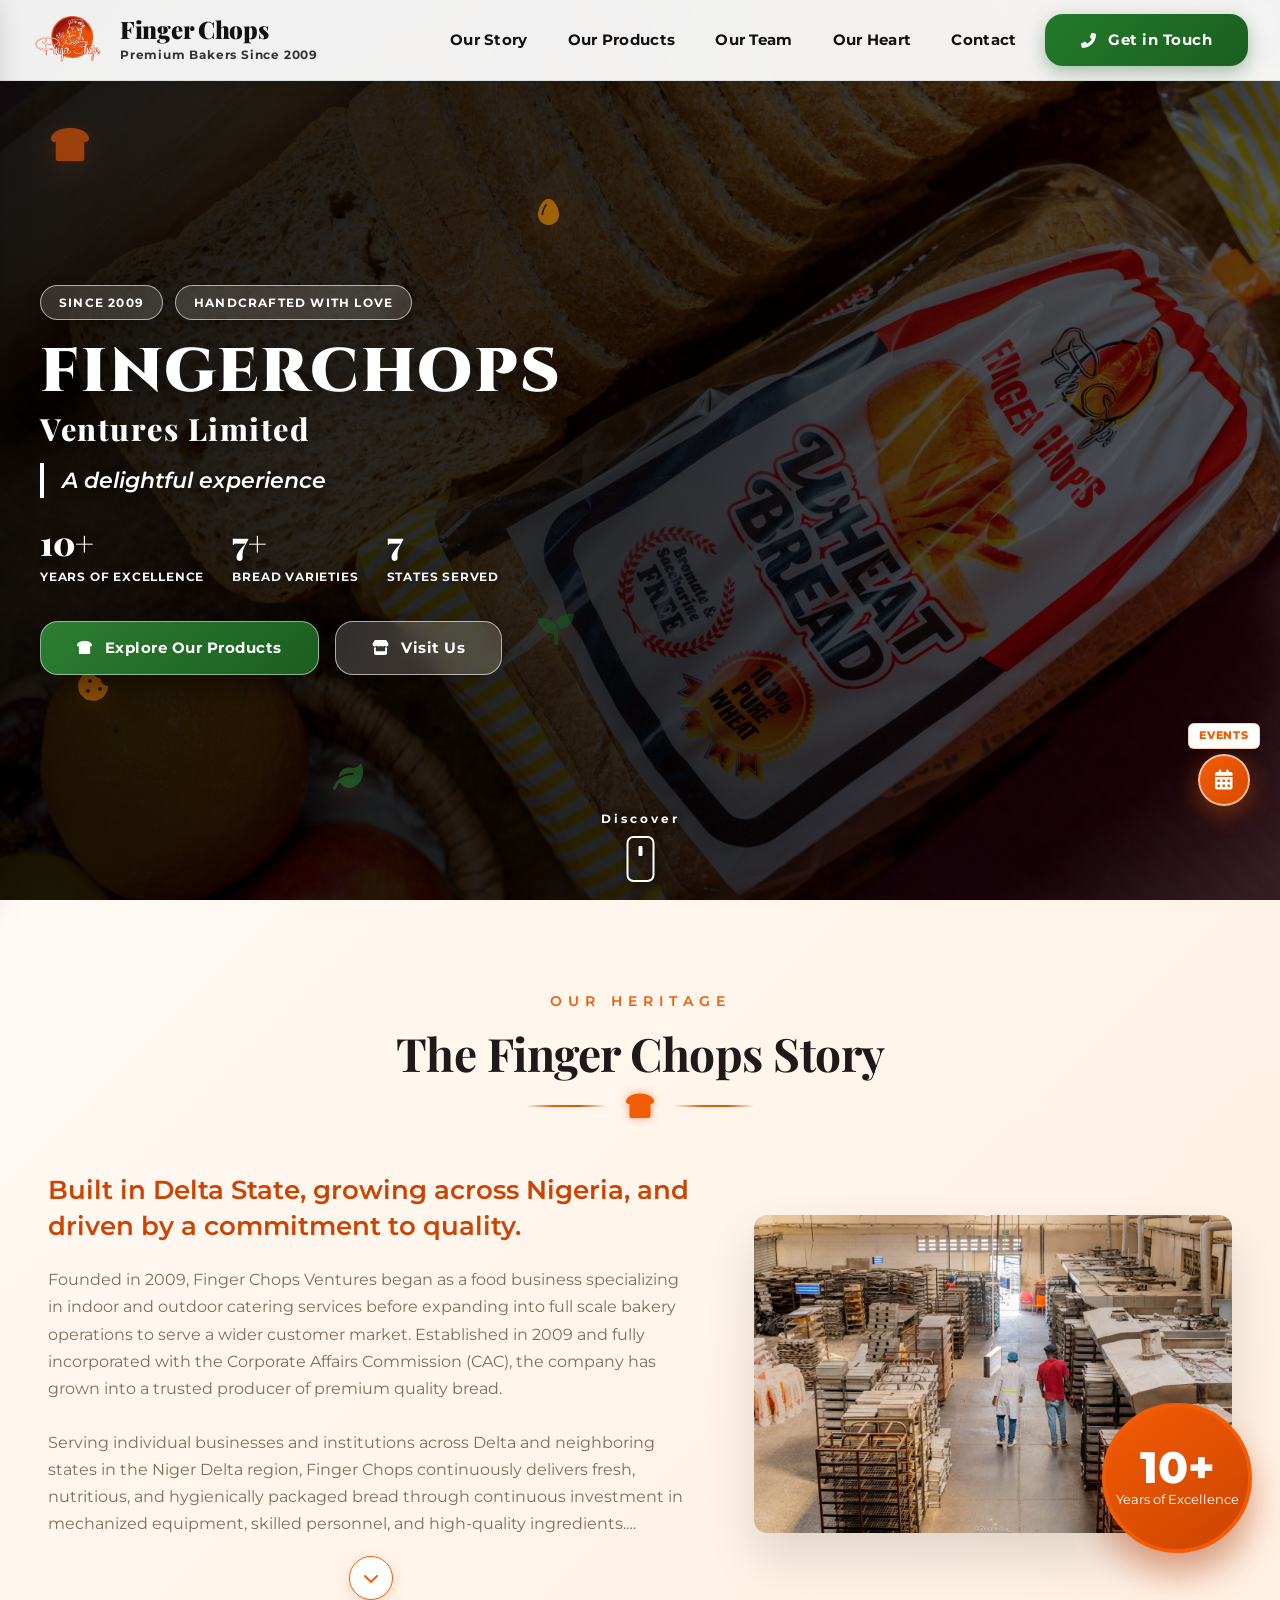
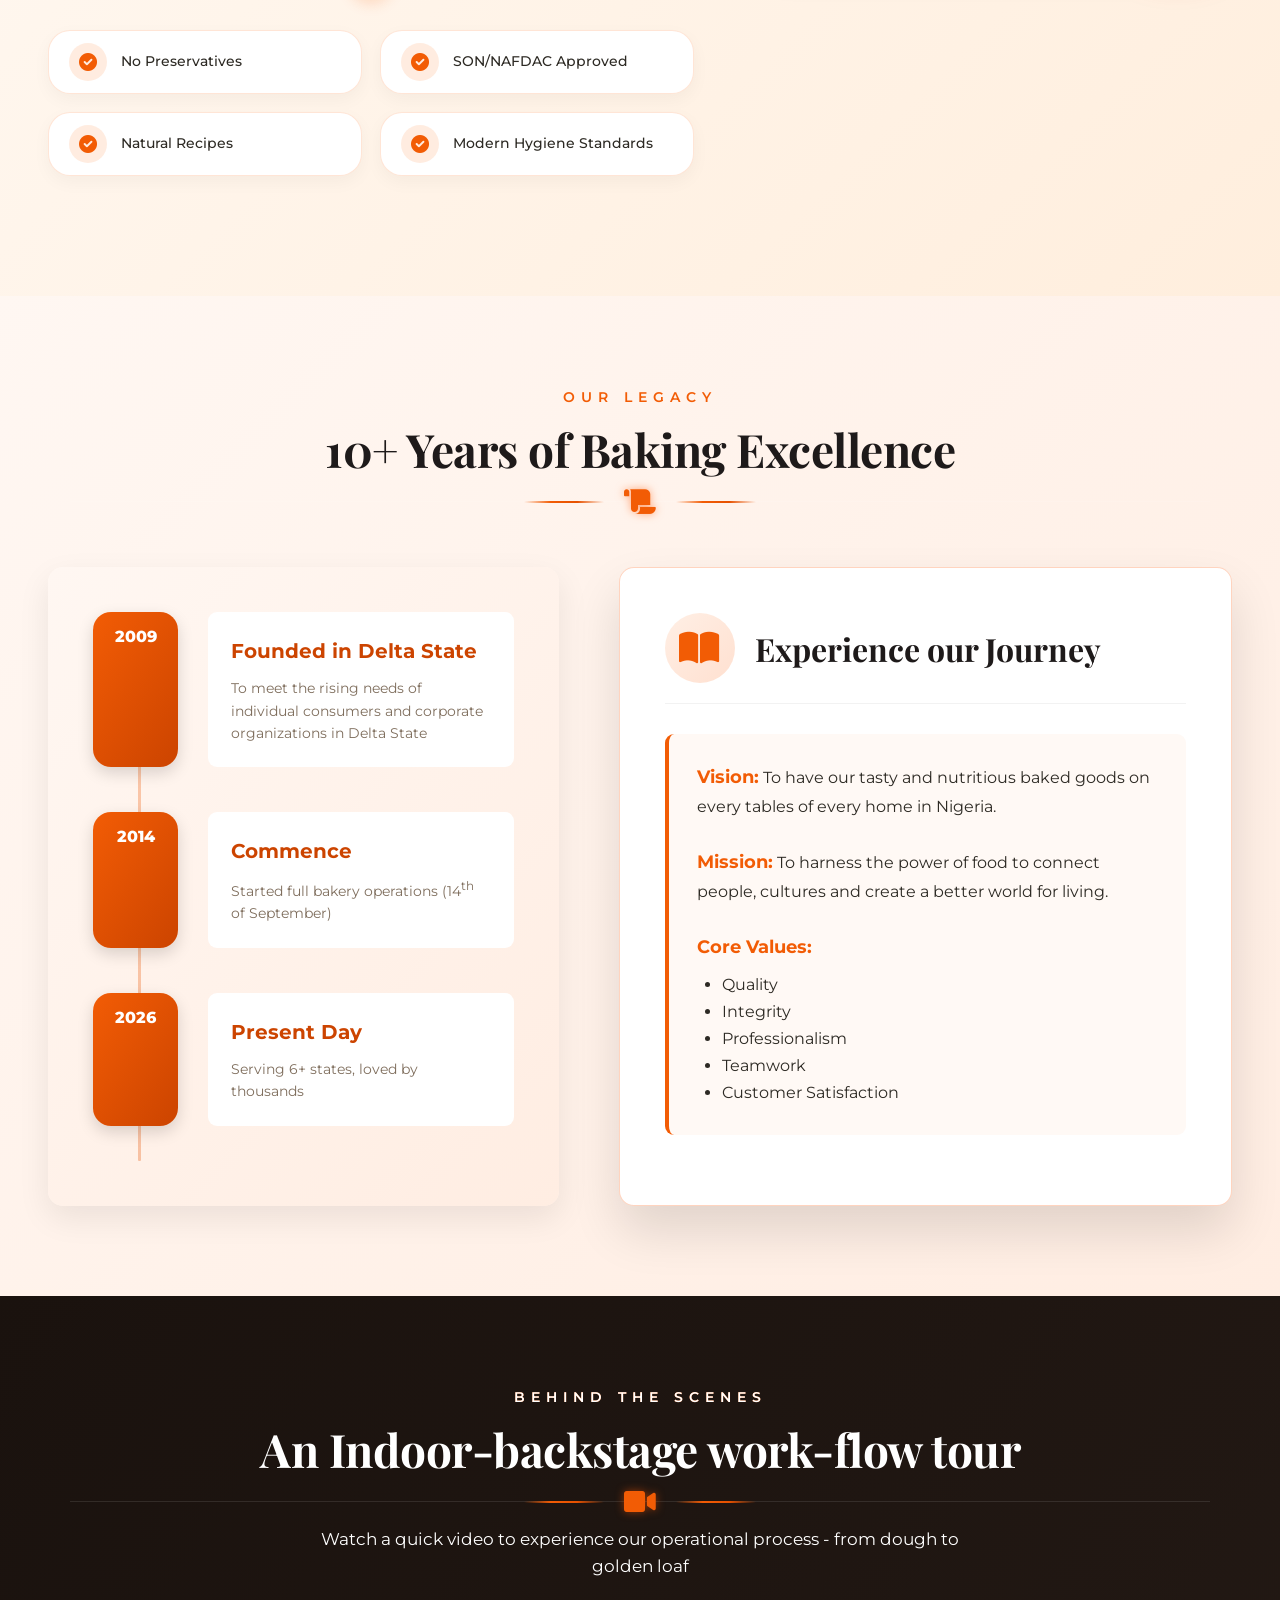
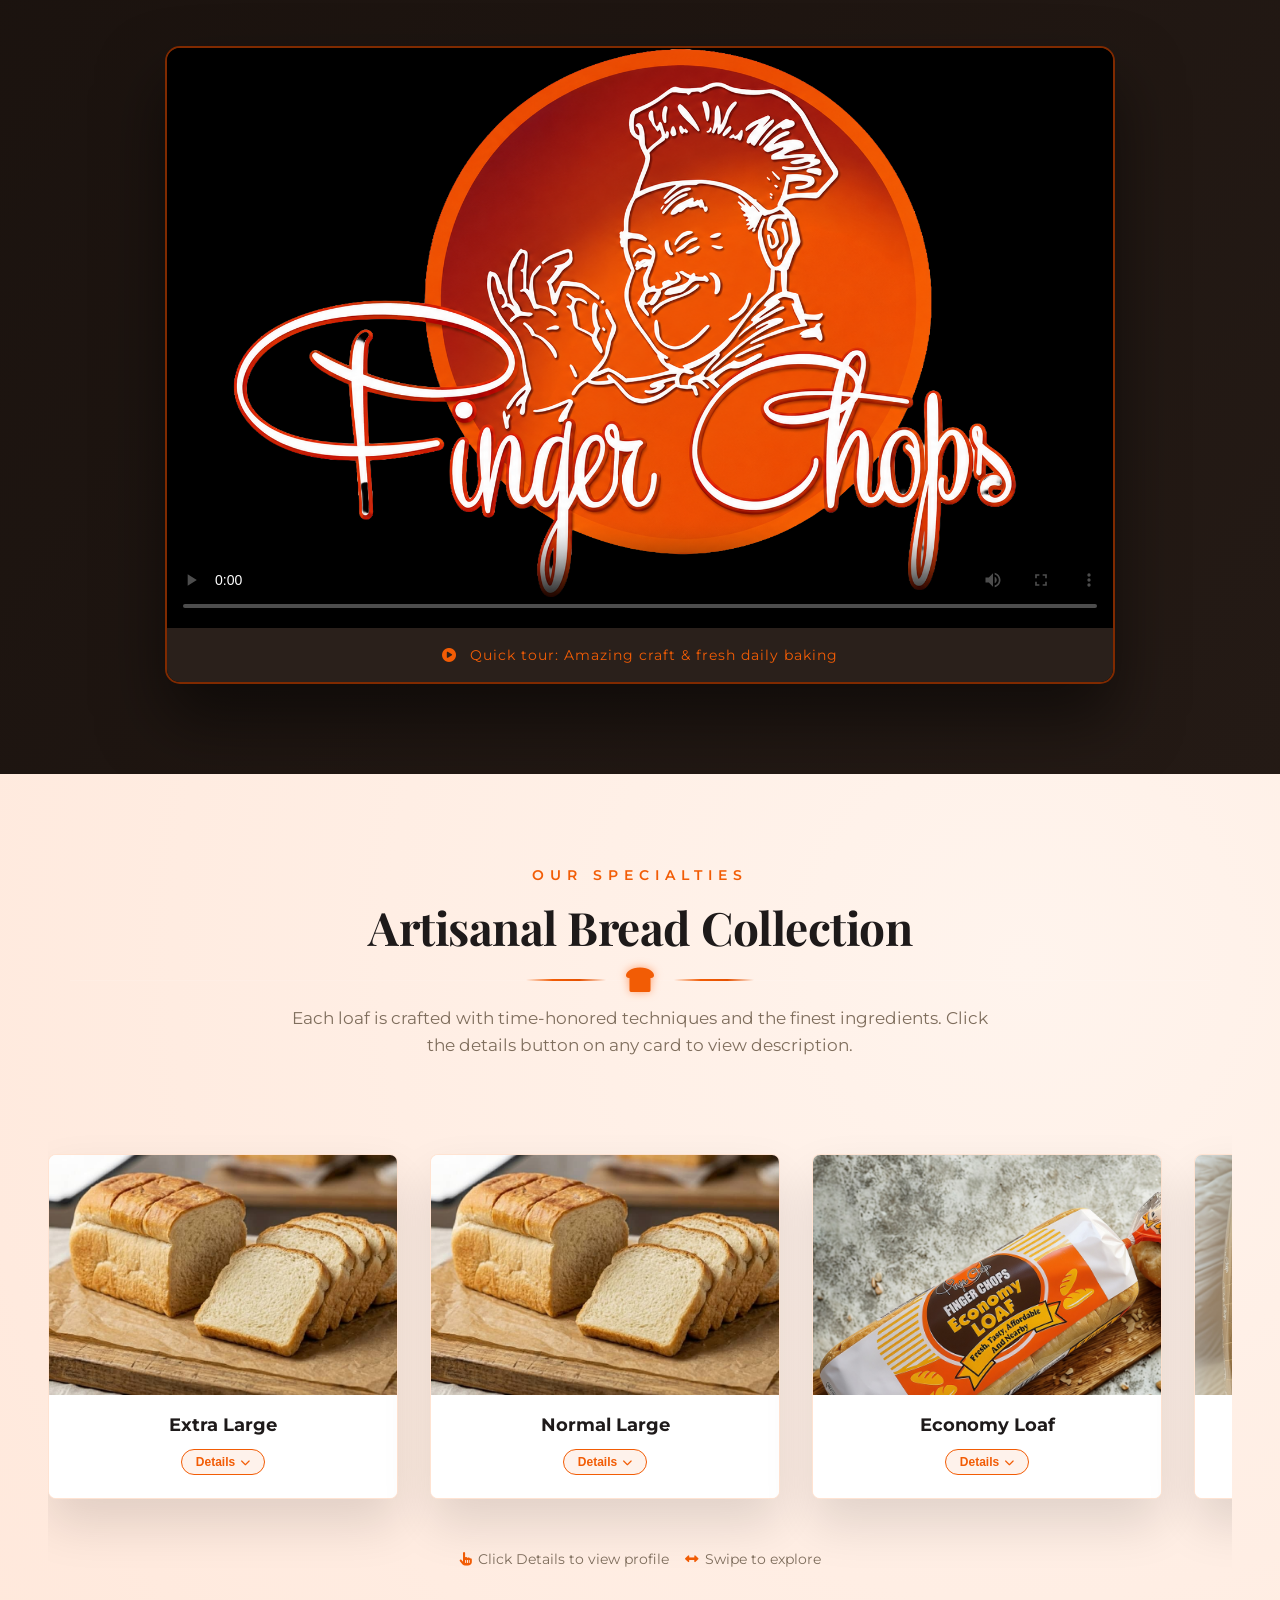
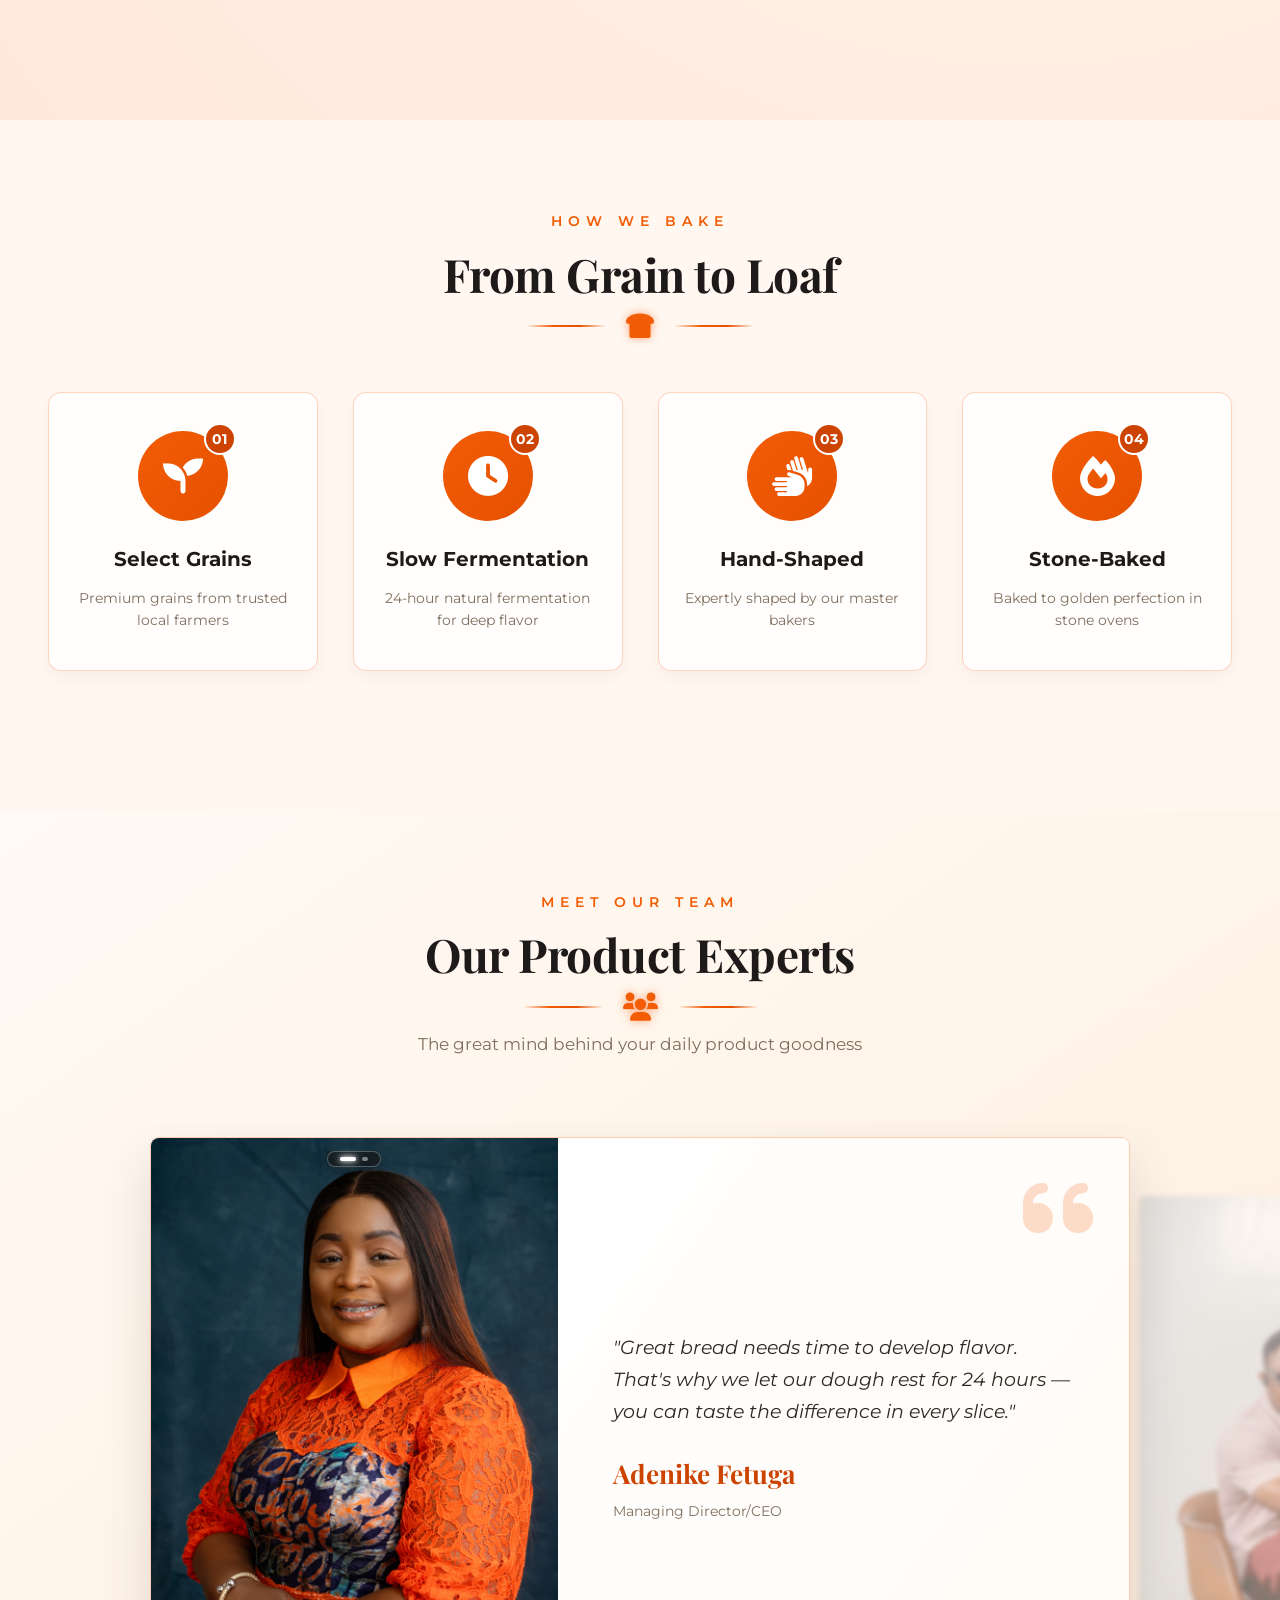
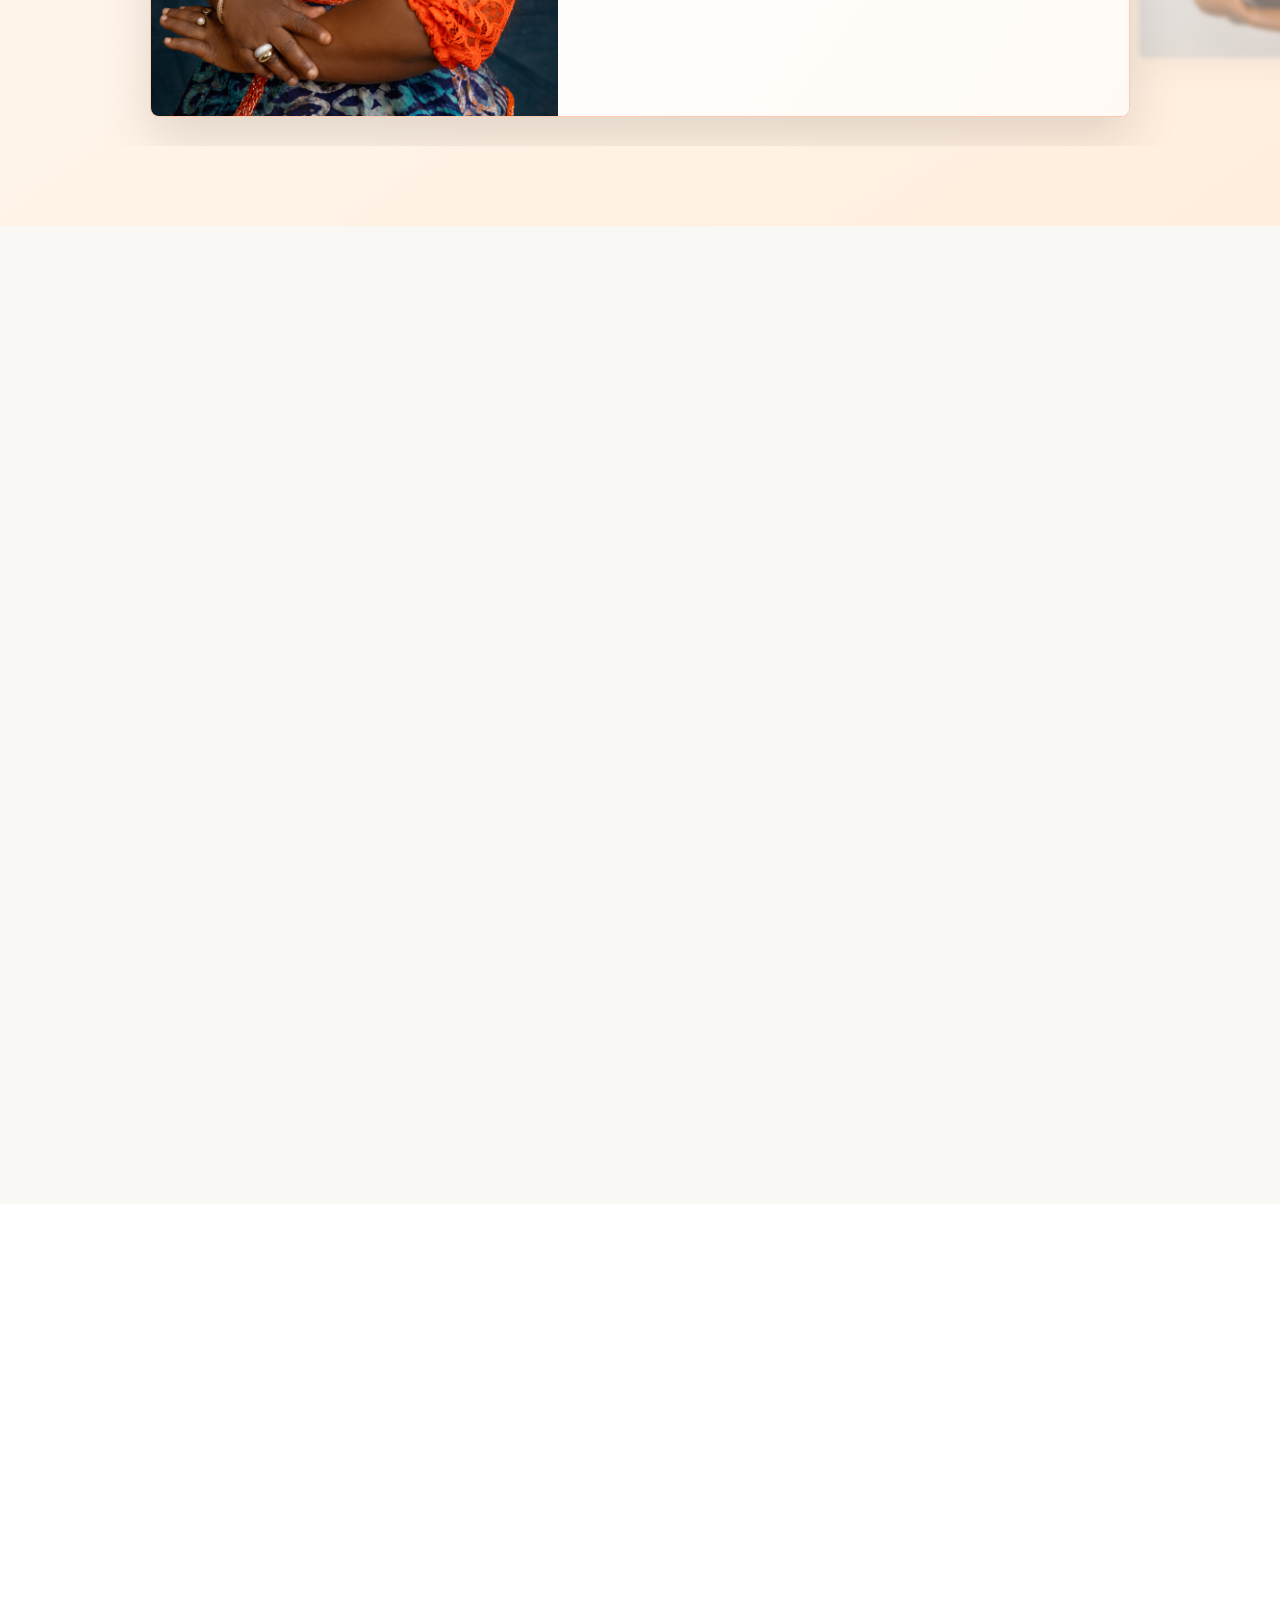
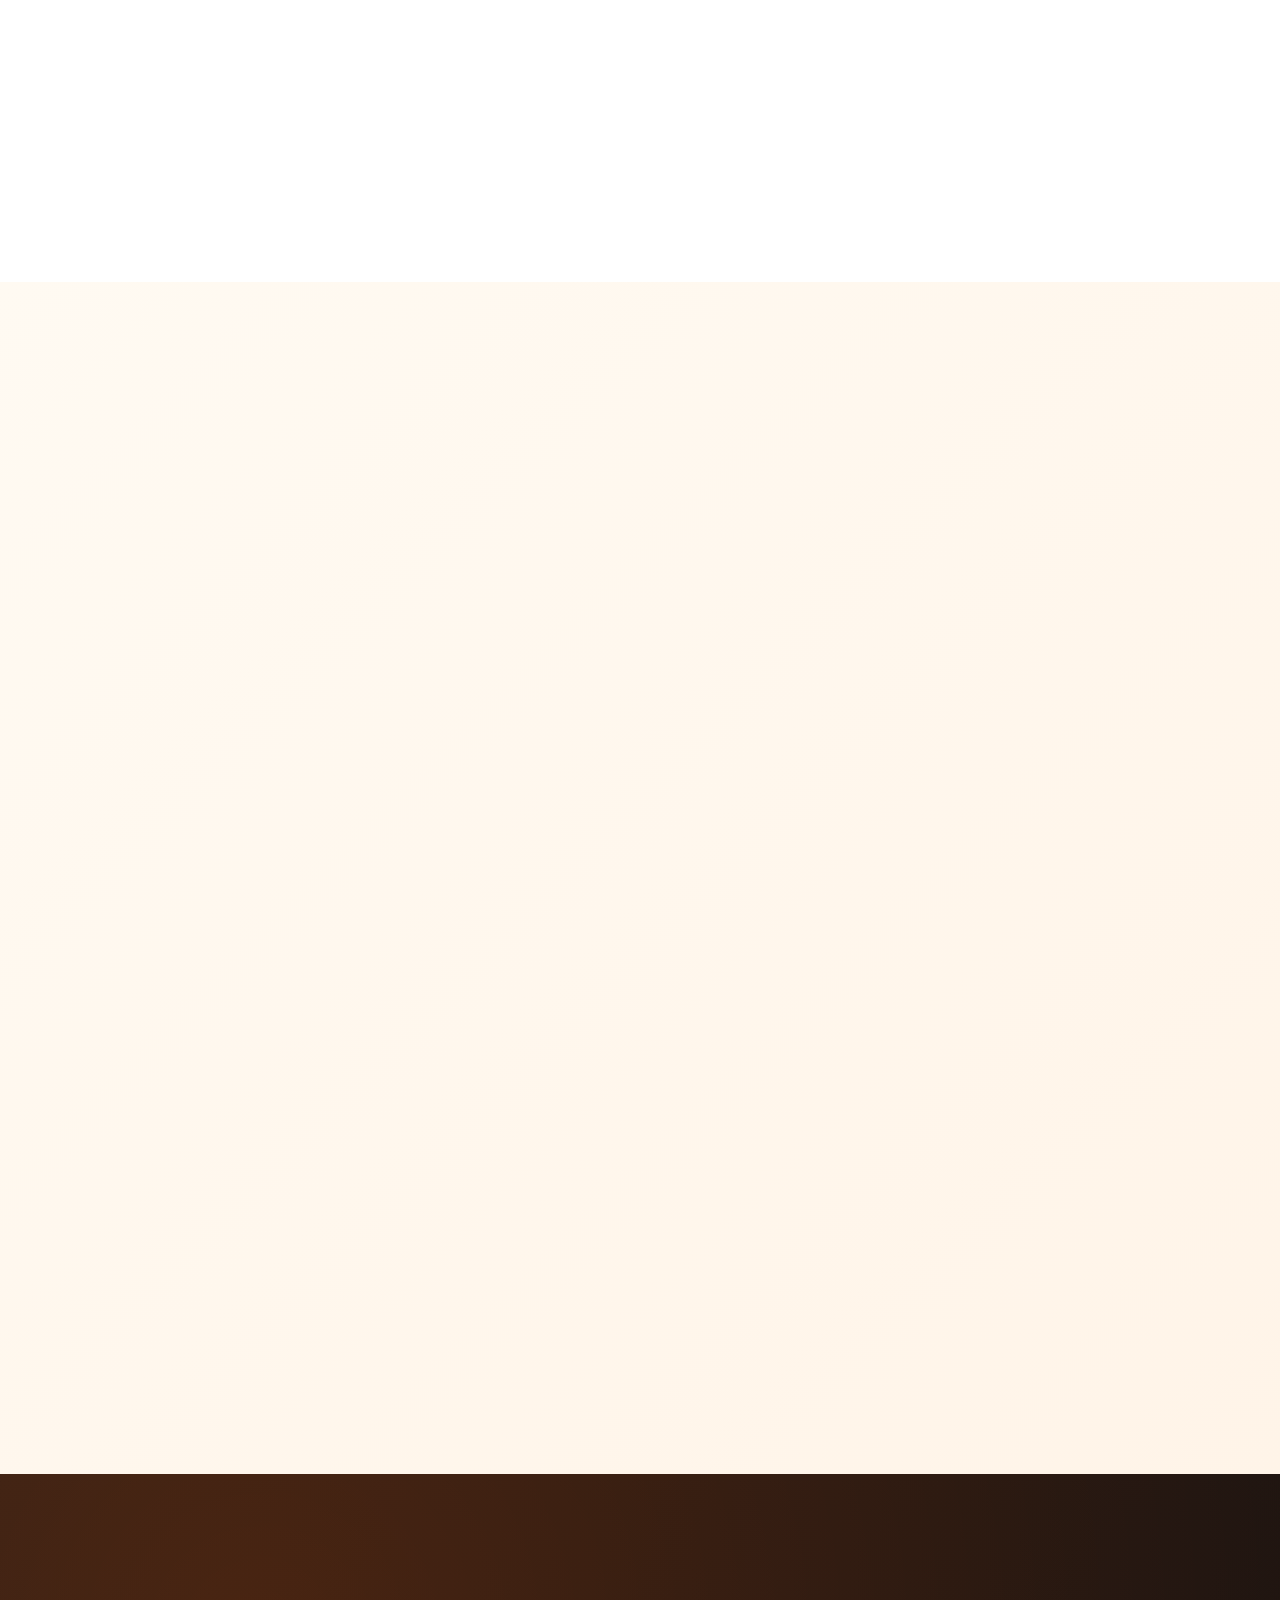
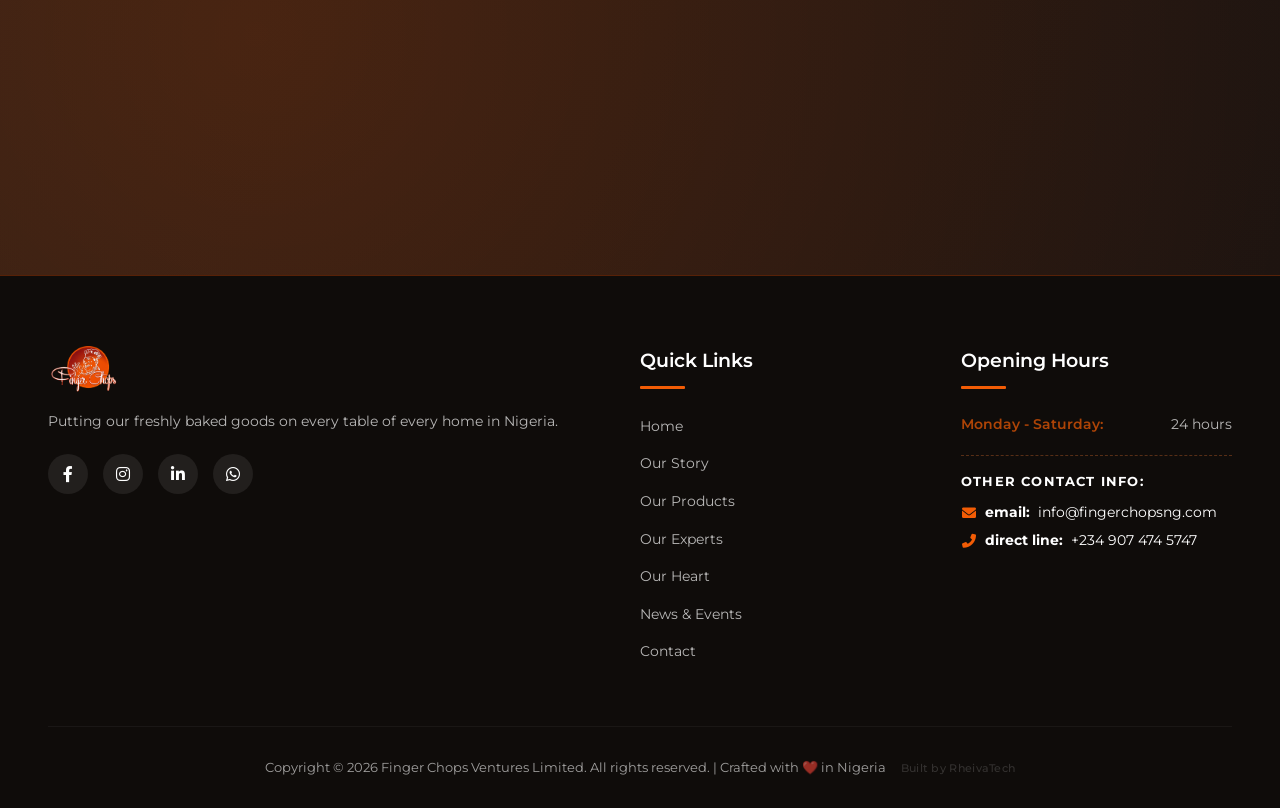
==== index.html @ f33978ae "Update print statement from 'Hello' to 'Goodbye'" ====
<!DOCTYPE html>
<html lang="en">
<head>
    <meta charset="UTF-8">
    <title>Finger Chops Ventures Limited | Premium Artisanal Bakery in Nigeria Since 2009</title>
    <meta name="viewport" content="width=device-width, initial-scale=1.0">
    <meta name="description" content="Discover handcrafted, nutrient-rich breads and bakery delicacies at Finger Chops Ventures Limited. Serving Warri, Asaba, Benin, and nationwide since 2009.">
    <meta name="keywords" content="Finger Chops Ventures Limited, artisanal bakery Nigeria, Warri bakery, Asaba bread, Benin bakery, Nigerian bread brands, fresh butter bread, whole wheat bread, sardine bread, coconut bread, wholesale bread distributor Nigeria">
    <meta name="author" content="Finger Chops Ventures Limited">
    <meta name="publisher" content="Finger Chops Ventures Limited">
    <meta name="robots" content="index, follow, max-image-preview:large, max-snippet:-1, max-video-preview:-1">
    <link rel="canonical" href="https://fingerchopsng.com">

    <!-- Geo Location Tags for Local SEO -->
    <meta name="geo.region" content="NG-DE">
    <meta name="geo.placename" content="Warri, Delta State, Nigeria">
    <meta name="geo.position" content="5.5167;5.7500">
    <meta name="ICBM" content="5.5167, 5.7500">
    <meta name="theme-color" content="#f25c05">

    <!-- Open Graph / Facebook -->
    <meta property="og:type" content="website">
    <meta property="og:site_name" content="Finger Chops Ventures Limited">
    <meta property="og:title" content="Finger Chops Ventures Limited | Premium Artisanal Bakery Since 2009">
    <meta property="og:description" content="Discover handcrafted, nutrient-rich breads and bakery delicacies at Finger Chops Ventures Limited. Serving Warri, Asaba, Benin, and nationwide.">
    <meta property="og:image" content="https://fingerchopsng.com/bread.jpeg">
    <meta property="og:image:width" content="1200">
    <meta property="og:image:height" content="630">
    <meta property="og:image:alt" content="Finger Chops Fresh Artisanal Bread">
    <meta property="og:url" content="https://fingerchopsng.com">
    <meta property="og:locale" content="en_NG">

    <!-- Twitter Cards -->
    <meta name="twitter:card" content="summary_large_image">
    <meta name="twitter:title" content="Finger Chops Ventures Limited | Premium Artisanal Bakery Since 2009">
    <meta name="twitter:description" content="Discover handcrafted, nutrient-rich breads and bakery delicacies at Finger Chops Ventures Limited. Serving Warri, Asaba, Benin, and nationwide.">
    <meta name="twitter:image" content="https://fingerchopsng.com/bread.jpeg">
    <meta name="twitter:image:alt" content="Finger Chops Fresh Artisanal Bread">

    <!-- Schema.org JSON-LD Structured Data for Search Engines -->
    <script type="application/ld+json">
    {
      "@context": "https://schema.org",
      "@graph": [
        {
          "@type": "Bakery",
          "@id": "https://fingerchopsng.com/#bakery",
          "name": "Finger Chops Ventures Limited",
          "alternateName": "Finger Chops Bakery",
          "url": "https://fingerchopsng.com",
          "logo": "https://fingerchopsng.com/logo.png",
          "image": "https://fingerchopsng.com/bread.jpeg",
          "description": "Premium handcrafted Nigerian bakery producing fresh, preservative-free artisanal breads since 2009.",
          "telephone": "+2349074745457",
          "email": "info@fingerchopsng.com",
          "priceRange": "₦₦",
          "currenciesAccepted": "NGN",
          "paymentAccepted": "Cash, Credit Card, Bank Transfer",
          "address": {
            "@type": "PostalAddress",
            "streetAddress": "Plot 2-4, Okotie Sawmil Road, Enerhen",
            "addressLocality": "Uvwie",
            "addressRegion": "Delta State",
            "addressCountry": "NG"
          },
          "geo": {
            "@type": "GeoCoordinates",
            "latitude": 5.5167,
            "longitude": 5.7500
          },
          "openingHoursSpecification": [
            {
              "@type": "OpeningHoursSpecification",
              "dayOfWeek": ["Monday", "Tuesday", "Wednesday", "Thursday", "Friday", "Saturday"],
              "opens": "00:00",
              "closes": "23:59"
            },
            {
              "@type": "OpeningHoursSpecification",
              "dayOfWeek": "Sunday",
              "opens": "14:00",
              "closes": "07:00"
            }
          ],
          "servesCuisine": "Bakery, Artisanal Bread, Confectionery",
          "areaServed": ["Delta State", "Edo State", "Lagos State", "Ondo State", "Nigeria"]
        },
        {
          "@type": "Organization",
          "@id": "https://fingerchopsng.com/#organization",
          "name": "Finger Chops Ventures Limited",
          "url": "https://fingerchopsng.com",
          "logo": "https://fingerchopsng.com/logo.png",
          "foundingDate": "2009",
          "contactPoint": {
            "@type": "ContactPoint",
            "telephone": "+2349074745457",
            "contactType": "Customer Service",
            "areaServed": "NG",
            "availableLanguage": ["English", "Pidgin"]
          }
        },
        {
          "@type": "WebSite",
          "@id": "https://fingerchopsng.com/#website",
          "url": "https://fingerchopsng.com",
          "name": "Finger Chops Ventures Limited",
          "publisher": {
            "@id": "https://fingerchopsng.com/#organization"
          }
        },
        {
          "@type": "BreadcrumbList",
          "@id": "https://fingerchopsng.com/#breadcrumbs",
          "itemListElement": [
            {
              "@type": "ListItem",
              "position": 1,
              "name": "Home",
              "item": "https://fingerchopsng.com/#home"
            },
            {
              "@type": "ListItem",
              "position": 2,
              "name": "Our Story",
              "item": "https://fingerchopsng.com/#about"
            },
            {
              "@type": "ListItem",
              "position": 3,
              "name": "Our Products",
              "item": "https://fingerchopsng.com/#featured"
            },
            {
              "@type": "ListItem",
              "position": 4,
              "name": "Our Team",
              "item": "https://fingerchopsng.com/#experts"
            },
            {
              "@type": "ListItem",
              "position": 5,
              "name": "Our Heart",
              "item": "https://fingerchopsng.com/#portfolio"
            },
            {
              "@type": "ListItem",
              "position": 6,
              "name": "News & Events",
              "item": "https://fingerchopsng.com/events.html"
            },
            {
              "@type": "ListItem",
              "position": 7,
              "name": "Contact",
              "item": "https://fingerchopsng.com/#contact"
            }
          ]
        },
        {
          "@type": "BlogPosting",
          "@id": "https://fingerchopsng.com/#annual-bakers-summit-2026",
          "headline": "Finger Chops Annual Bakers' Summit & Community Festival",
          "description": "Finger Chops gathered master bakers, regional distributors, and community patrons to celebrate over a decade of excellence and unveil new whole-grain formulations.",
          "image": [
            "https://fingerchopsng.com/bread.jpeg"
          ],
          "datePublished": "2026-09-12T09:00:00+01:00",
          "dateModified": "2026-09-12T18:00:00+01:00",
          "author": {
            "@type": "Organization",
            "name": "Finger Chops Ventures Limited"
          },
          "publisher": {
            "@id": "https://fingerchopsng.com/#organization"
          },
          "mainEntityOfPage": {
            "@type": "WebPage",
            "@id": "https://fingerchopsng.com/#blog"
          }
        }
      ]
    }
    </script>

    <!-- Favicon -->
    <link rel="icon" type="image/png" href="logo.png">

    <!-- Preload critical assets -->
    <link rel="preload" href="logo.png" as="image">
    <link rel="preload" href="experts/products.png" as="image">
    <link rel="preload" href="bread.jpeg" as="image">

    <!-- Font Awesome -->
    <link rel="stylesheet" href="https://cdnjs.cloudflare.com/ajax/libs/font-awesome/6.0.0-beta3/css/all.min.css">

    <!-- Google Fonts - Including Cinzel & Syne for vibrant display branding -->
    <link rel="preconnect" href="https://fonts.googleapis.com">
    <link rel="preconnect" href="https://fonts.gstatic.com" crossorigin>
    <link href="https://fonts.googleapis.com/css2?family=Cinzel:wght@600;700;800;900&family=Playfair+Display:ital,wght@0,600;0,700;0,800;0,900;1,600;1,700&family=Montserrat:wght@300;400;500;600;700;800&family=Syne:wght@700;800&display=swap" rel="stylesheet">

    <!-- AOS Library -->
    <link rel="stylesheet" href="https://unpkg.com/aos@2.3.1/dist/aos.css">

    <!-- Main CSS (external) -->
    <link rel="stylesheet" href="style.css">
    <link rel="stylesheet" href="animations.css">
</head>
<body>

    <!-- PRELOADER - PULSING LOGO ONLY, NO SPINNER -->
    <div class="preloader" id="preloader">
        <div class="preloader-inner">
            <img src="logo.png" alt="Finger Chops Ventures Limited" class="preloader-logo">
        </div>
    </div>

    <!-- HEADER -->
    <header class="header" id="header">
        <div class="scroll-progress-line" id="scrollProgressLine"></div>
        <div class="header-container">
            <div class="menu-icon" id="menuToggle" aria-label="Menu" role="button" tabindex="0">
                <div class="hamburger-line"></div>
                <div class="hamburger-line"></div>
                <div class="hamburger-line"></div>
            </div>

            <div class="logo">
                <a href="#home" class="logo-link">
                    <div class="logo-circle">
                        <img src="logo.png" alt="Finger Chops Ventures Limited" class="logo-img">
                    </div>
                    <div class="logo-text">
                        <h1>Finger Chops</h1>
                        <p>Premium Bakers Since 2009</p>
                    </div>
                </a>
            </div>

            <nav class="desktop-nav" id="desktopNav">
                <ul>
                    <li><a href="#about" class="nav-link">Our Story</a></li>
                    <li><a href="#featured" class="nav-link">Our Products</a></li>
                    <li><a href="#experts" class="nav-link">Our Team</a></li>
                    <li><a href="#portfolio" class="nav-link">Our Heart</a></li>
                    <li><a href="#contact" class="nav-link">Contact</a></li>
                </ul>
            </nav>

            <div class="header-actions">
                <a href="#contact" class="btn btn-login">
                    <i class="fas fa-phone-alt"></i>
                    <span>Get in Touch</span>
                </a>
            </div>
        </div>
    </header>

    <!-- Mobile Side Menu -->
    <nav id="side-menu" class="side-menu">
        <div class="side-menu-header">
            <div class="logo-circle small">
                <img src="logo.png" alt="Fingerchops" class="side-menu-logo">
            </div>
            <button class="close-menu" id="closeMenu" aria-label="Close menu">&times;</button>
        </div>
        <ul>
            <li><a href="#about" class="menu-link"><i class="fas fa-info-circle"></i> Our Story</a></li>
            <li><a href="#featured" class="menu-link"><i class="fas fa-bread-slice"></i> Our Products</a></li>
            <li><a href="#experts" class="menu-link"><i class="fas fa-users"></i> Our Team</a></li>
            <li><a href="#portfolio" class="menu-link"><i class="fas fa-heart"></i> Our Heart</a></li>
            <li><a href="events.html" class="menu-link"><i class="fas fa-newspaper"></i> News &amp; Events</a></li>
            <li><a href="#contact" class="menu-link"><i class="fas fa-envelope"></i> Contact</a></li>
        </ul>
        <div class="side-menu-footer">
            <div class="social-links">
                <a href="#" aria-label="Facebook"><i class="fab fa-facebook-f"></i></a>
                <a href="#" aria-label="Instagram"><i class="fab fa-instagram"></i></a>
                <a href="#" aria-label="Twitter"><i class="fab fa-twitter"></i></a>
            </div>
        </div>
    </nav>
    <div id="overlay" class="overlay"></div>

    <main>
        <!-- HERO SECTION -->
        <section id="home" class="hero">
            <div class="hero-content">
                <div class="hero-text" data-aos="fade-right">
                    <div class="hero-badge">
                        <span class="badge">Since 2009</span>
                        <span class="badge">Handcrafted with Love</span>
                    </div>
                    <h1 class="hero-title">
                        <span class="brand-name">Fingerchops</span>
                        <span class="brand-suffix">Ventures Limited</span>
                    </h1>
                    <p class="hero-tagline">A delightful experience</p>
                    <div class="hero-stats">
                        <div class="stat"><span class="stat-number">10+</span><span class="stat-label">Years of Excellence</span></div>
                        <div class="stat"><span class="stat-number">7+</span><span class="stat-label">Bread Varieties</span></div>
                        <div class="stat"><span class="stat-number">7</span><span class="stat-label">States Served</span></div>
                    </div>
                    <div class="hero-buttons">
                        <a href="#featured" class="btn btn-primary"><i class="fas fa-bread-slice"></i> Explore Our Products</a>
                        <a href="#contact" class="btn btn-secondary"><i class="fas fa-store"></i> Visit Us</a>
                    </div>
                </div>
            </div>
            <div class="hero-decoration">
                <div class="floating-ingredients">
                    <div class="floating-food-item food-bread" title="Artisanal Bread"><i class="fas fa-bread-slice"></i></div>
                    <div class="floating-food-item food-cookie" title="Fresh Cookies"><i class="fas fa-cookie-bite"></i></div>
                    <div class="floating-food-item food-wheat" title="Golden Wheat"><i class="fas fa-seedling"></i></div>
                    <div class="floating-food-item food-egg" title="Pure Ingredients"><i class="fas fa-egg"></i></div>
                    <div class="floating-food-item food-leaf" title="Fresh & Natural"><i class="fas fa-leaf"></i></div>
                </div>
            </div>
            <div class="scroll-indicator"><span>Discover</span><div class="mouse"></div></div>
        </section>

        <!-- ABOUT SECTION -->
        <section id="about" class="about">
            <div class="container">
                <div class="section-header" data-aos="fade-up">
                    <span class="section-subtitle">Our Heritage</span>
                    <h2>The Finger Chops Story</h2>
                    <div class="divider"><span class="divider-line"></span><i class="fas fa-bread-slice"></i><span class="divider-line"></span></div>
                </div>
                <div class="about-content">
                    <div class="about-text" data-aos="fade-right">
                        <p class="lead">Built in Delta State, growing across Nigeria, and driven by a commitment to quality.</p>
                        <div class="about-paragraph-wrapper" id="aboutParagraphWrapper">
                            <div class="about-p-content">
                                Founded in 2009, Finger Chops Ventures began as a food business specializing in indoor and outdoor catering services before expanding into full scale bakery operations to serve a wider customer market. Established in 2009 and fully incorporated with the Corporate Affairs Commission (CAC), the company has grown into a trusted producer of premium quality bread.
                                <br><br>
                                Serving individual businesses and institutions across Delta and neighboring states in the Niger Delta region, Finger Chops continuously delivers fresh, nutritious, and hygienically packaged bread through continuous investment in mechanized equipment, skilled personnel, and high-quality ingredients.
                                <br><br>
                                The company's long-term vision is to transition into one of Africa's leading food manufacturing companies, renowned for producing quality and nutritious products from locally sourced agricultural commodities, while competing globally through operational excellence, innovations, and unwavering commitment to quality. Today, we are proud to serve Warri, Sapele, Asaba, Benin, Bayelsa, Port Harcourt, and Anambra.
                            </div>
                        </div>
                        <div class="read-more-wrapper">
                            <button class="btn-read-more" id="aboutReadMoreBtn" aria-expanded="false" aria-label="Toggle story description" title="Read more">
                                <i class="fas fa-chevron-down"></i>
                            </button>
                        </div>
                        <div class="features-grid">
                            <div class="feature"><i class="fas fa-check-circle"></i><span>No Preservatives</span></div>
                            <div class="feature"><i class="fas fa-check-circle"></i><span>SON/NAFDAC Approved</span></div>
                            <div class="feature"><i class="fas fa-check-circle"></i><span>Natural Recipes</span></div>
                            <div class="feature"><i class="fas fa-check-circle"></i><span>Modern Hygiene Standards</span></div>
                        </div>
                    </div>
                    <div class="about-image-column" data-aos="fade-left">
                        <div class="about-image-sticky">
                            <div class="about-image">
                                <img src="experts/factory_about.png" onerror="this.onerror=null; this.src='bread.jpeg';" alt="Our bakery interior" class="rounded-image">
                                <div class="experience-badge"><span class="years">10+</span><span class="text">Years of Excellence</span></div>
                            </div>
                        </div>
                    </div>
                </div>
            </div>
        </section>

        <!-- JOURNEY SECTION (OUR LEGACY - PART OF OUR STORY) -->
        <section class="journey">
            <div class="container">
                <div class="section-header" data-aos="fade-up"><span class="section-subtitle">Our Legacy</span><h2>10+ Years of Baking Excellence</h2><div class="divider"><span class="divider-line"></span><i class="fas fa-scroll"></i><span class="divider-line"></span></div></div>
                <div class="journey-container">
                    <div class="journey-timeline" data-aos="fade-right">
                        <div class="timeline-item"><div class="timeline-year">2009</div><div class="timeline-content"><h4>Founded in Delta State</h4><p>To meet the rising needs of individual consumers and corporate organizations in Delta State</p></div></div>
                        <div class="timeline-item"><div class="timeline-year">2014</div><div class="timeline-content"><h4>Commence</h4><p> Started full bakery operations  (14<sup>th</sup> of September)</p></div></div>
                        <div class="timeline-item"><div class="timeline-year">2026</div><div class="timeline-content"><h4>Present Day</h4><p>Serving 6+ states, loved by thousands</p></div></div>
                    </div>
                    <div class="story-card" id="storyCard" data-aos="fade-left">
                        <div class="story-card-header"><i class="fas fa-book-open"></i><h3>Experience our Journey</h3></div>
                        <div class="story-preview">
                            <div class="story-highlight">
                                <strong>Vision:</strong> To have our tasty and nutritious baked goods on every tables of every home in Nigeria.<br><br><strong>Mission:</strong> To harness the power of food to connect people, cultures and create a better world for living.<br><br><strong>Core Values:</strong>
                                <ul style="margin-left: 25px; margin-top: 8px;">
                                    <li>Quality</li>
                                    <li>Integrity</li>
                                    <li>Professionalism</li>
                                    <li>Teamwork</li>
                                    <li>Customer Satisfaction</li>
                                </ul>
                            </div>
                        </div>
                    </div>
                </div>
            </div>
        </section>

        <!-- VIDEO TOUR SECTION - UNDER OUR LEGACY -->
        <section class="video-tour">
            <div class="container">
                <div class="section-header" data-aos="fade-up">
                    <span class="section-subtitle">Behind the Scenes</span>
                    <h2>An Indoor-backstage work-flow tour</h2>
                    <div class="divider"><span class="divider-line"></span><i class="fas fa-video"></i><span class="divider-line"></span></div>
                    <p class="section-description">Watch a quick video to experience our operational process - from dough to golden loaf</p>
                </div>
                <div class="video-wrapper" data-aos="zoom-in">
                    <video class="tour-video" poster="logo.png" controls>
                        <source src="video.mp4" type="video/mp4">
                        Your browser does not support the video tag. Please upgrade to view our baking tour.
                    </video>
                    <div class="video-caption"><i class="fas fa-play-circle"></i> Quick tour: Amazing craft & fresh daily baking</div>
                </div>
            </div>
        </section>

        <!-- FEATURED BREADS -->
        <section id="featured" class="featured">
            <div class="container">
                <div class="section-header" data-aos="fade-up">
                    <span class="section-subtitle">Our Specialties</span>
                    <h2>Artisanal Bread Collection</h2>
                    <div class="divider"><span class="divider-line"></span><i class="fas fa-bread-slice"></i><span class="divider-line"></span></div>
                    <p class="section-description">Each loaf is crafted with time-honored techniques and the finest ingredients. Click the details button on any card to view description.</p>
                </div>
                <div class="bread-carousel-container">
                    <div class="bread-carousel" id="breadCarousel"></div>
                    <div class="carousel-hint">
                        <span><i class="fas fa-hand-pointer"></i> Click Details to view profile</span>
                        <span><i class="fas fa-arrows-alt-h"></i> Swipe to explore</span>
                    </div>
                </div>
            </div>
        </section>

        <!-- PROCESS SECTION (HOW WE BAKE - PART OF OUR BREADS) -->
        <section id="process" class="process">
            <div class="container">
                <div class="section-header" data-aos="fade-up"><span class="section-subtitle">How We Bake</span><h2>From Grain to Loaf</h2><div class="divider"><span class="divider-line"></span><i class="fas fa-bread-slice"></i><span class="divider-line"></span></div></div>
                <div class="process-steps">
                    <div class="step" data-aos="fade-up"><div class="step-icon"><i class="fas fa-seedling"></i><span class="step-number">01</span></div><h3>Select Grains</h3><p>Premium grains from trusted local farmers</p></div>
                    <div class="step" data-aos="fade-up" data-aos-delay="100"><div class="step-icon"><i class="fas fa-clock"></i><span class="step-number">02</span></div><h3>Slow Fermentation</h3><p>24-hour natural fermentation for deep flavor</p></div>
                    <div class="step" data-aos="fade-up" data-aos-delay="200"><div class="step-icon"><i class="fas fa-hands"></i><span class="step-number">03</span></div><h3>Hand-Shaped</h3><p>Expertly shaped by our master bakers</p></div>
                    <div class="step" data-aos="fade-up" data-aos-delay="300"><div class="step-icon"><i class="fas fa-fire"></i><span class="step-number">04</span></div><h3>Stone-Baked</h3><p>Baked to golden perfection in stone ovens</p></div>
                </div>
            </div>
        </section>

        <!-- EXPERTS CAROUSEL -->
        <section id="experts" class="experts">
            <div class="container">
                <div class="section-header" data-aos="fade-up">
                    <span class="section-subtitle">Meet Our Team</span>
                    <h2>Our Product Experts</h2>
                    <div class="divider"><span class="divider-line"></span><i class="fas fa-users"></i><span class="divider-line"></span></div>
                    <p class="section-description">The great mind behind your daily product goodness</p>
                </div>
            </div>

            <!-- EXPANDED STAGE FOR PEEK DESIGN: Utilizing the extreme ends of the page while keeping the active card perfectly centered -->
            <div class="experts-carousel-stage" id="expertsStage" data-aos="fade-up">
                <!-- Capsule indicator at top center of image -->
                <div class="experts-top-dots" id="expertsDots" role="tablist" aria-label="Team member slide navigation"></div>

                <div class="experts-carousel-track" id="expertsCarousel">
                    <div class="expert-message-card">
                        <div class="expert-image-wrapper">
                            <img src="experts/adenike_fetuga.png" onerror="this.onerror=null; this.src='bread.jpeg';" alt="Mrs. Fetuga" class="expert-image">
                            <div class="expert-social"><a href="#"><i class="fab fa-linkedin-in"></i></a><a href="#"><i class="fab fa-facebook"></i></a></div>
                        </div>
                        <div class="expert-message">
                            <i class="fas fa-quote-left quote-icon"></i>
                            <div class="expert-quote-container">
                                <p class="message-text">"Great bread needs time to develop flavor. That's why we let our dough rest for 24 hours — you can taste the difference in every slice."</p>
                                <button type="button" class="expert-read-more-btn" aria-expanded="false" aria-label="Toggle full quote">
                                    <span>Read More</span> <i class="fas fa-chevron-down"></i>
                                </button>
                            </div>
                            <div class="expert-info"><h4>Adenike Fetuga</h4><p class="expert-title">Managing Director/CEO</p></div>
                        </div>
                    </div>
                    <div class="expert-message-card">
                        <div class="expert-image-wrapper">
                            <img src="experts/kehinde_komolafe.jpg" onerror="this.onerror=null; this.src='bread.jpeg';" alt="Mr. Kehinde" class="expert-image">
                            <div class="expert-social"><a href="#"><i class="fab fa-linkedin-in"></i></a><a href="#"><i class="fab fa-facebook"></i></a></div>
                        </div>
                        <div class="expert-message">
                            <i class="fas fa-quote-left quote-icon"></i>
                            <div class="expert-quote-container">
                                <p class="message-text">"The strength of Fingerchops is not in our machines or facilities; it is in the people who show up every day determined to make a difference. <br>Our customers are not just buying a product; they are trusting us with their expectations. We must earn that trust every day"</p>
                                <button type="button" class="expert-read-more-btn" aria-expanded="false" aria-label="Toggle full quote">
                                    <span>Read More</span> <i class="fas fa-chevron-down"></i>
                                </button>
                            </div>
                            <div class="expert-info"><h4>Kehinde Komolafe</h4><p class="expert-title">Cheif Operations Officer</p></div>
                        </div>
                    </div>
                    <div class="expert-message-card">
                        <div class="expert-image-wrapper">
                            <img src="experts/augustin_c_obiekea.jpg" onerror="this.onerror=null; this.src='bread.jpeg';" alt="Mr. Obiekea" class="expert-image">
                            <div class="expert-social"><a href="#"><i class="fab fa-linkedin-in"></i></a><a href="#"><i class="fab fa-facebook"></i></a></div>
                        </div>
                        <div class="expert-message">
                            <i class="fas fa-quote-left quote-icon"></i>
                            <div class="expert-quote-container">
                                <p class="message-text">"Fingerchops is built on sound policy framework which ensure that our customers are served with our delicious and nourishing food that bonds individuals, families and societies together."</p>
                                <button type="button" class="expert-read-more-btn" aria-expanded="false" aria-label="Toggle full quote">
                                    <span>Read More</span> <i class="fas fa-chevron-down"></i>
                                </button>
                            </div>
                            <div class="expert-info"><h4>Augustine Obiekea</h4><p class="expert-title">Head, Group Internal Control</p></div>
                        </div>
                    </div>
                    <div class="expert-message-card">
                        <div class="expert-image-wrapper">
                            <img src="experts/temitope_joseph.jpg" onerror="this.onerror=null; this.src='bread.jpeg';" alt="Mr. Tope" class="expert-image">
                            <div class="expert-social"><a href="#"><i class="fab fa-linkedin-in"></i></a><a href="#"><i class="fab fa-facebook"></i></a></div>
                        </div>
                        <div class="expert-message">
                            <i class="fas fa-quote-left quote-icon"></i>
                            <div class="expert-quote-container">
                                <p class="message-text">"At Finger Chops Ventures, we pride ourselves on delivering more than just food products; we craft delicious moments that our customers cherish time and again. Every bite tells a story of quality, freshness, and excellence, reflecting our unwavering commitment to providing an exceptional experience."</p>
                                <button type="button" class="expert-read-more-btn" aria-expanded="false" aria-label="Toggle full quote">
                                    <span>Read More</span> <i class="fas fa-chevron-down"></i>
                                </button>
                            </div>
                            <div class="expert-info"><h4>Joseph Temitope</h4><p class="expert-title">Operations Manager</p></div>
                        </div>
                    </div>
                    <div class="expert-message-card">
                        <div class="expert-image-wrapper">
                            <img src="experts/christabel_etu.jpeg" onerror="this.onerror=null; this.src='bread.jpeg';" alt="Miss. Christabel" class="expert-image">
                            <div class="expert-social"><a href="#"><i class="fab fa-linkedin-in"></i></a><a href="#"><i class="fab fa-facebook"></i></a></div>
                        </div>
                        <div class="expert-message">
                            <i class="fas fa-quote-left quote-icon"></i>
                            <div class="expert-quote-container">
                                <p class="message-text">"Quality is at the heart of everything we do at Finger Chops. Committed to ensuring that every goods reflect excellence, trust, and customer satisfaction.<br>We do not simply inspect quality, we build it into every process, every product, and every decision. Through accountability, continuous improvement, and a strong quality culture, we strive to make EXCELENCE our everyday standard. Quality is not an option; it is who we are, it is our promise."</p>
                                <button type="button" class="expert-read-more-btn" aria-expanded="false" aria-label="Toggle full quote">
                                    <span>Read More</span> <i class="fas fa-chevron-down"></i>
                                </button>
                            </div>
                            <div class="expert-info"><h4>Etu Christabel</h4><p class="expert-title">Head, Quality Assurance & Quality Control</p></div>
                        </div>
                    </div>
                    <div class="expert-message-card">
                        <div class="expert-image-wrapper">
                            <img src="experts/thelma_anene.jpg" onerror="this.onerror=null; this.src='bread.jpeg';" alt="Miss Anene" class="expert-image">
                            <div class="expert-social"><a href="#"><i class="fab fa-linkedin-in"></i></a><a href="#"><i class="fab fa-facebook"></i></a></div>
                        </div>
                        <div class="expert-message">
                            <i class="fas fa-quote-left quote-icon"></i>
                            <div class="expert-quote-container">
                                <p class="message-text">"Our people are the heart of Finger Chops, and when we invest in them, we invest in excellence. Together, we create a workplace that nourishes both talent and trust."</p>
                                <button type="button" class="expert-read-more-btn" aria-expanded="false" aria-label="Toggle full quote">
                                    <span>Read More</span> <i class="fas fa-chevron-down"></i>
                                </button>
                            </div>
                            <div class="expert-info"><h4>Thelma Anene</h4><p class="expert-title">Head, Human Resources</p></div>
                        </div>
                    </div>
                    <div class="expert-message-card">
                        <div class="expert-image-wrapper">
                            <img src="experts/stacy_hans.jpg" onerror="this.onerror=null; this.src='bread.jpeg';" alt="Mrs. Stacy" class="expert-image">
                            <div class="expert-social"><a href="#"><i class="fab fa-linkedin-in"></i></a><a href="#"><i class="fab fa-facebook"></i></a></div>
                        </div>
                        <div class="expert-message">
                            <i class="fas fa-quote-left quote-icon"></i>
                            <div class="expert-quote-container">
                                <p class="message-text">"Dedicated administrative governance ensures every department runs with harmony, precision, and purpose."</p>
                                <button type="button" class="expert-read-more-btn" aria-expanded="false" aria-label="Toggle full quote">
                                    <span>Read More</span> <i class="fas fa-chevron-down"></i>
                                </button>
                            </div>
                            <div class="expert-info"><h4>Stacy Hans</h4><p class="expert-title">Head, Administrative Affairs</p></div>
                        </div>
                    </div>
                    <div class="expert-message-card">
                        <div class="expert-image-wrapper">
                            <img src="experts/okhawere_justus.jpg" onerror="this.onerror=null; this.src='bread.jpeg';" alt="Mr. Justus" class="expert-image">
                            <div class="expert-social"><a href="#"><i class="fab fa-linkedin-in"></i></a><a href="#"><i class="fab fa-facebook"></i></a></div>
                        </div>
                        <div class="expert-message">
                            <i class="fas fa-quote-left quote-icon"></i>
                            <div class="expert-quote-container">
                                <p class="message-text">"Sound financial stewardship is the recipe for sustainable growth. Every balanced account ensures we can keep serving balanced meals to our communities."</p>
                                <button type="button" class="expert-read-more-btn" aria-expanded="false" aria-label="Toggle full quote">
                                    <span>Read More</span> <i class="fas fa-chevron-down"></i>
                                </button>
                            </div>
                            <div class="expert-info"><h4>Okhawere Justus</h4><p class="expert-title">Head, Finance and Account</p></div>
                        </div>
                    </div>
                </div>
            </div>
        </section>

        <!-- OUR HEART & OUTREACH (COMMUNITY FIRST - MOVED AFTER EXPERTS) -->
        <section id="portfolio" class="outreach-section">
            <div class="container container-large">
                <div class="section-header" data-aos="fade-up">
                    <span class="section-subtitle">This Is Us</span>
                    <h2>The Heart of Finger Chops</h2>
                    <div class="divider">
                        <span class="divider-line"></span>
                        <i class="fas fa-heart"></i>
                        <span class="divider-line"></span>
                    </div>
                    <p class="section-description">We don't just bake bread to sell. We bake to nurture, empower, and lift our local Delta State community every single day.</p>
                </div>

                <div class="outreach-grid">
                    <!-- Feature 1: Feeding Families -->
                    <div class="outreach-card" data-aos="fade-up">
                        <div class="outreach-card-image-container">
                            <span class="outreach-badge">Community Care</span>
                            <i class="fas fa-hand-holding-heart outreach-icon"></i>
                        </div>
                        <div class="outreach-card-body">
                            <h3>Loaves of Hope</h3>
                            <p>Periodically, we pack up crates of our fresh, warm, delicious loaves and deliver them directly to local motherless baby homes, orphanages, and struggling family shelters in and around Delta State. To us, impacting lives within the community is a responsibility we carry with absolute pride.</p>
                            <div class="outreach-footer-note">
                                <i class="fas fa-circle"></i> Spreading warmth where it is needed most
                            </div>
                        </div>
                    </div>

                    <!-- Feature 2: Youth Empowerment Apprenticeships -->
                    <div class="outreach-card" data-aos="fade-up" data-aos-delay="100">
                        <div class="outreach-card-image-container">
                            <span class="outreach-badge">CERTIFIED</span>
                            <i class="fas fa-graduation-cap outreach-icon"></i>
                        </div>
                        <div class="outreach-card-body">
                            <h3>C.A.C Certification</h3>
                            <p>We are certified by the Corporate Affairs Commission (CAC). All our products and ingredients are duely certified by NAFDAC and SONS</p>
                            <div class="outreach-footer-note">
                                <i class="fas fa-circle"></i> Over 3 certifications for assurance of quality and safety in production.
                            </div>
                        </div>
                    </div>

                    <!-- Feature 3: The 2 AM Devotion -->
                    <div class="outreach-card" data-aos="fade-up" data-aos-delay="200">
                        <div class="outreach-card-image-container">
                            <span class="outreach-badge">QUALITY</span>
                            <i class="fas fa-award outreach-icon"></i>
                        </div>
                        <div class="outreach-card-body">
                            <h3>The standard we live by</h3>
                            <p>Delivering uncompromised excellence in every single batch baked fresh each day.</p>
                            <div class="outreach-footer-note">
                                <i class="fas fa-circle"></i> Here at Finger Chops, QUALITY is our main priority.
                            </div>
                        </div>
                    </div>
                </div>
            </div>
        </section>

        <!-- TESTIMONIALS (UNDER OUR HEART) -->
        <section class="testimonials">
            <div class="container">
                <div class="section-header" data-aos="fade-up"><span class="section-subtitle">Customer Love</span><h2>What Our Community Says</h2><div class="divider"><span class="divider-line"></span><i class="fas fa-bread-slice"></i><span class="divider-line"></span></div></div>
                <div class="testimonial-grid">
                    <div class="testimonial-card" data-aos="fade-up"><p>"The butter bread is absolutely heavenly — soft, rich, and reminds me of my grandmother's baking. My family's breakfast isn't complete without it."</p><div class="customer"><strong>Mrs. Chioma Okafor</strong><span>Customer since 2015</span></div></div>
                    <div class="testimonial-card" data-aos="fade-up" data-aos-delay="100"><p>"I've tried bread all over Nigeria, but nothing compares to Finger Chops. Their whole wheat bread is pure perfection — you can taste the quality."</p><div class="customer"><strong>Mr. Adebayo Adewale</strong><span>Corporate Client</span></div></div>
                    <div class="testimonial-card" data-aos="fade-up" data-aos-delay="200"><p>"I drive from Benin City just to stock up on their fruit bread. It's that good! Worth every mile for that perfect blend of fruits and fresh bread."</p><div class="customer"><strong>Dr. Kenneth Eze</strong><span>Loyal Customer</span></div></div>
                </div>
            </div>
        </section>


        <!-- FAQ & CONTACT -->
        <section class="faq-contact" id="contact">
            <div class="container">
                <div class="faq-grid" data-aos="fade-right">
                    <h2>F.A.Qs</h2>
                    <div class="faq-accordion">
                        <div class="faq-item"><button class="faq-question"><span><i class="fas fa-truck"></i> Do you deliver?</span><i class="fas fa-chevron-down"></i></button><div class="faq-answer"><p>Yes! We deliver our products in bulk daily within Delta and nearby locations. We also have vendors selling outside our direct coverage. You can contact us for delivery options in your location.</p></div></div>
                        <div class="faq-item"><button class="faq-question"><span><i class="fas fa-leaf"></i> Are your products preservative‑free?</span><i class="fas fa-chevron-down"></i></button><div class="faq-answer"><p>Absolutely! We do not use preservatives or artificial additives. We use raw materials that are approved by the relevant authorites such as SON and NAFDAC</p></div></div>
                        <div class="faq-item"><button class="faq-question"><span><i class="fas fa-clock"></i> What are your opening hours?</span><i class="fas fa-chevron-down"></i></button><div class="faq-answer"><p>We're open 24 hours Monday through Saturday</p></div></div>
                        <div class="faq-item"><button class="faq-question"><span><i class="fas fa-calendar"></i> Do you take special orders?</span><i class="fas fa-chevron-down"></i></button><div class="faq-answer"><p>Yes, we cater to corporate events, parties, and special occasions. Please contact us at least 48 hours in advance.</p></div></div>
                    </div>
                </div>
                <div class="contact-wrapper" data-aos="fade-left">
                    <h2>Get in Touch</h2>
                    <div class="locations-carousel-outer">
                        <div class="locations-carousel-container" id="locationsCarouselContainer">
                            <!-- Top-center capsule indicator anchored over active location card image -->
                            <div class="locations-top-dots" id="locationsDots" role="tablist" aria-label="Location slides"></div>
                            <div class="locations-carousel-track" id="locationsCarouselTrack">

                                <!-- SLIDE 1: EFFURUN HQ -->
                                <div class="location-slide active-slide">
                                    <div class="location-slide-inner">
                                        <!-- Page 1: Cover -->
                                        <div class="location-page-cover" style="background-image: url('experts/HQ.png');">
                                            <div class="location-cover-overlay">
                                                <span class="location-badge"><i class="fas fa-star"></i> Corporate HQ</span>
                                                <h3 class="location-title">Finger Chops Ventures Limited Headquarters</h3>
                                            </div>
                                        </div>
                                        <!-- Page 2: Details -->
                                        <div class="location-page-details">
                                            <div class="location-details-top">
                                                <span class="location-page-heading">Establishment Profile</span>
                                                <p class="location-desc">Our flagship headquarters & premium stone-oven production facility. This state-of-the-art bakery craft center operates 24/7 to produce our famous, nutritious and tasty products.</p>
                                            </div>
                                            <div class="location-details-bottom">
                                                <div class="location-meta"><i class="fas fa-map-pin"></i> <span><strong>Location:</strong> Plot 2-4, Okotie Sawmil Road, Enerhen, Uvwie, Delta State, Nigeria.</span></div>
                                                <div class="location-meta"><i class="fas fa-phone-alt"></i> <span><strong>Contact:</strong> +234 (0) 907 474 5457</span></div>
                                                <div class="location-meta"><i class="fas fa-clock"></i> <span><strong>Hours:</strong> Mon-Sat: Open <strong>24hours</strong> | Sundays: 2pm - 7am </span></div>
                                            </div>
                                        </div>
                                    </div>
                                </div>

                                <!-- SLIDE 2: EFFURUN LOGISTICS DEPOT -->
                                <div class="location-slide">
                                    <div class="location-slide-inner">
                                        <!-- Page 1: Cover -->
                                        <div class="location-page-cover" style="background-image: url('experts/warehouse.JPG');">
                                            <div class="location-cover-overlay">
                                                <span class="location-badge"><i class="fas fa-warehouse"></i> Wholesale Warehouse</span>
                                                <h3 class="location-title">Finger Chops Trading Enterprise</h3>
                                            </div>
                                        </div>
                                        <!-- Page 2: Details -->
                                        <div class="location-page-details">
                                            <div class="location-details-top">
                                                <span class="location-page-heading">Establishment Profile</span>
                                                <p class="location-desc">Our central massive raw ingredient warehouse. This facility handles high-volume wholesale distribution and delivery coordination across Delta State.</p>
                                            </div>
                                            <div class="location-details-bottom">
                                                <div class="location-meta"><i class="fas fa-map-pin"></i> <span><strong>Location:</strong> Plot 14, Commercial Avenue, Effurun Industrial Zone, Delta State, Nigeria.</span></div>
                                                <div class="location-meta"><i class="fas fa-phone-alt"></i> <span><strong>Contact:</strong> +234 (0) 907 474 9481</span></div>
                                                <div class="location-meta"><i class="fas fa-clock"></i> <span><strong>Hours:</strong> Mon-Sat: 8am - 5pm | Closed Sundays</span></div>
                                            </div>
                                        </div>
                                    </div>
                                </div>

                                <!-- SLIDE 3: OUTLET -->
                                <div class="location-slide">
                                    <div class="location-slide-inner">
                                        <!-- Page 1: Cover -->
                                        <div class="location-page-cover" style="background-image: url('experts/outlet.JPG');">
                                            <div class="location-cover-overlay">
                                                <span class="location-badge"><i class="fas fa-truck"></i> Outlet</span>
                                                <h3 class="location-title">Finger Chops Outlet</h3>
                                            </div>
                                        </div>
                                        <!-- Page 2: Details -->
                                        <div class="location-page-details">
                                            <div class="location-details-top">
                                                <span class="location-page-heading">Establishment Profile</span>
                                                <p class="location-desc">The primary regional distribution center serving Asaba, Sapele, and major eastern dry transit markets. Optimized for speedy, high-efficiency warehouse inventory routing to local wholesalers.</p>
                                            </div>
                                            <div class="location-details-bottom">
                                                <div class="location-meta"><i class="fas fa-map-pin"></i> <span><strong>Location:</strong> Ovus filling station, Effurun, Delta state.</span></div>
                                                <div class="location-meta"><i class="fas fa-phone-alt"></i> <span><strong>Contact:</strong> +234 (0) 809 123 4567</span></div>
                                                <div class="location-meta"><i class="fas fa-clock"></i> <span><strong>Hours:</strong> Mon-Sat: 7am - 7pm | Closed Sundays</span></div>
                                            </div>
                                        </div>
                                    </div>
                                </div>

                                <!-- SLIDE 4: OUTLET -->
                                <div class="location-slide">
                                    <div class="location-slide-inner">
                                        <!-- Page 1: Cover -->
                                        <div class="location-page-cover" style="background-image: url('experts/factory_about.png');">
                                            <div class="location-cover-overlay">
                                                <span class="location-badge"><i class="fas fa-store-alt"></i> Outlet</span>
                                                <h3 class="location-title">Finger Chops Outlet</h3>
                                            </div>
                                        </div>
                                        <!-- Page 2: Details -->
                                        <div class="location-page-details">
                                            <div class="location-details-top">
                                                <span class="location-page-heading">Establishment Profile</span>
                                                <p class="location-desc">A premium direct-sales warehouse and transit hub serving our expansive wholesaler routes in Ekpan in Delta State.</p>
                                            </div>
                                            <div class="location-details-bottom">
                                                <div class="location-meta"><i class="fas fa-map-pin"></i> <span><strong>Location:</strong> Ekpan expressway, Effurun, Delta State, Nigeria.</span></div>
                                                <div class="location-meta"><i class="fas fa-phone-alt"></i> <span><strong>Contact:</strong> +234 (0) 809 123 4567</span></div>
                                                <div class="location-meta"><i class="fas fa-clock"></i> <span><strong>Hours:</strong> Mon-Sat: 8am - 5pm | Closed Sundays</span></div>
                                            </div>
                                        </div>
                                    </div>
                                </div>

                                <!-- SLIDE 5: ASABA -->
                                <div class="location-slide">
                                    <div class="location-slide-inner">
                                        <!-- Page 1: Cover -->
                                        <div class="location-page-cover" style="background-image: url('experts/warehouse.JPG');">
                                            <div class="location-cover-overlay">
                                                <span class="location-badge"><i class="fas fa-store-alt"></i> DEPOT</span>
                                                <h3 class="location-title">Finger Chops Asaba Depot</h3>
                                            </div>
                                        </div>
                                        <!-- Page 2: Details -->
                                        <div class="location-page-details">
                                            <div class="location-details-top">
                                                <span class="location-page-heading">Establishment Profile</span>
                                                <p class="location-desc">A premium wholesales Depot serving our expansive wholesaler routes in Asaba in Delta State.</p>
                                            </div>
                                            <div class="location-details-bottom">
                                                <div class="location-meta"><i class="fas fa-map-pin"></i> <span><strong>Location:</strong> 70, Airport Road, Opposite Immigration Estate.</span></div>
                                                <div class="location-meta"><i class="fas fa-phone-alt"></i> <span><strong>Contact:</strong> +234 (0) 809 123 4567</span></div>
                                                <div class="location-meta"><i class="fas fa-clock"></i> <span><strong>Hours:</strong> Mon-Sat: 8am - 5pm | Closed Sundays</span></div>
                                            </div>
                                        </div>
                                    </div>
                                </div>

                            </div>
                        </div>

                        <!-- Navigation controls -->
                        <div class="locations-carousel-controls">
                            <button type="button" class="locations-nav-btn prev" id="locationsPrevBtn" aria-label="Previous Slide">
                                <i class="fas fa-chevron-left"></i>
                            </button>
                            <div class="locations-controls-center">
                                <div class="locations-progress-track">
                                    <div class="locations-progress-bar" id="locationsProgressBar"></div>
                                </div>
                            </div>
                            <button type="button" class="locations-nav-btn next" id="locationsNextBtn" aria-label="Next Slide">
                                <i class="fas fa-chevron-right"></i>
                            </button>
                        </div>
                    </div>
                    <form class="contact-form" id="contactForm"><div class="form-row"><input type="text" placeholder="Your Name" required><input type="email" placeholder="Your Email" required></div><input type="text" placeholder="Subject" required><textarea placeholder="Your Message" rows="4" required></textarea><button type="submit" class="btn btn-primary"><i class="fas fa-paper-plane"></i> Send Message</button></form>
                </div>
            </div>
        </section>

        <!-- CTA SECTION -->
        <section class="cta-section">
            <div class="container">
                <div class="cta-content" data-aos="fade-up"><h2>Experience the Taste of Tradition</h2><p>Visit us today or place your order for fresh, artisanal bread</p><div class="cta-buttons"><a href="#contact" class="btn btn-outline btn-large"><i class="fas fa-store"></i> Find a Location</a><a href="#featured" class="btn btn-outline btn-large"><i class="fas fa-bread-slice"></i> View Our Products</a></div></div>
            </div>
        </section>
    </main>

    <footer class="footer">
        <div class="container">
            <div class="footer-grid">
                <div class="footer-about"><div class="logo-circle small"><img src="logo.png" alt="Finger Chops" class="footer-logo"></div><p>Putting our freshly baked goods on every table of every home in Nigeria.</p><div class="footer-social"><a href="#" aria-label="Facebook"><i class="fab fa-facebook-f"></i></a><a href="https://www.instagram.com/fingerchops_ventures?igsh=MWo5djF3dGVhdnZpdA==" aria-label="Instagram"><i class="fab fa-instagram"></i></a><a href="#" aria-label="Twitter"><i class="fab fa-linkedin-in"></i></a><a href="#" aria-label="WhatsApp"><i class="fab fa-whatsapp"></i></a></div></div>
                <div class="footer-links">
                    <h3>Quick Links</h3>
                    <ul>
                        <li><a href="#home">Home</a></li>
                        <li><a href="#about">Our Story</a></li>
                        <li><a href="#featured">Our Products</a></li>
                        <li><a href="#experts">Our Experts</a></li>
                        <li><a href="#portfolio">Our Heart</a></li>
                        <li><a href="events.html">News &amp; Events</a></li>
                        <li><a href="#contact">Contact</a></li>
                    </ul>
                </div>
                <div class="footer-hours">
                    <h3>Opening Hours</h3>
                    <ul class="hours-list">
                        <li><span>Monday - Saturday:</span> 24 hours</li>
                    </ul>
                    <div class="footer-other-contact">
                        <h4>Other Contact Info:</h4>
                        <p><i class="fas fa-envelope"></i> <strong>email:</strong> <a href="mailto:info@fingerchopsng.com">info@fingerchopsng.com</a></p>
                        <p><i class="fas fa-phone-alt"></i> <strong>direct line:</strong> <a href="tel:+2349074745747">+234 907 474 5747</a></p>
                    </div>
                </div>
            </div>
            <div class="footer-bottom">
                <p>Copyright &copy; 2026 Finger Chops Ventures Limited. All rights reserved. | Crafted with ❤️ in Nigeria
                    <span class="footer-discrete-credit"><a href="https://www.rheivatech.space" target="_blank" rel="nofollow noopener noreferrer" tabindex="-1">Built by RheivaTech</a></span>
                </p>
            </div>
        </div>
    </footer>

    <!-- FLOATING ACTIONS CLUSTER (EVENTS + TO THE TOP PERFECTLY ALIGNED) -->
    <div class="floating-action-cluster" id="floatingActionCluster">
        <a href="events.html" class="floating-events-group" id="floatingEventsBtn" aria-label="Company News & Events">
            <span class="floating-events-pill">Events</span>
            <span class="floating-events-btn">
                <i class="fas fa-calendar-alt"></i>
            </span>
        </a>
        <button id="backToTop" class="back-to-top" aria-label="Back to top"><i class="fas fa-arrow-up"></i></button>
    </div>
    <div id="notification" class="notification"><div class="notification-content"><i class="fas fa-check-circle"></i><span>Thank you! We'll be in touch soon.</span></div></div>

    <script src="https://unpkg.com/aos@2.3.1/dist/aos.js"></script>
    <script>
        AOS.init({ duration: 800, once: true, offset: 100 });

        const header = document.getElementById('header');
        const desktopNav = document.getElementById('desktopNav');
        const scrollProgressLine = document.getElementById('scrollProgressLine');
        const navLinks = document.querySelectorAll('.desktop-nav .nav-link');

        // Dynamic subsection mapping ensuring sub-sections maintain their parent nav anchor
        function getTrackedSections() {
            return [
                { id: 'home', el: document.getElementById('home') },
                { id: 'about', el: document.getElementById('about') },
                { id: 'about', el: document.querySelector('.journey') },
                { id: 'about', el: document.querySelector('.video-tour') },
                { id: 'featured', el: document.getElementById('featured') },
                { id: 'featured', el: document.getElementById('process') },
                { id: 'experts', el: document.getElementById('experts') },
                { id: 'portfolio', el: document.getElementById('portfolio') },
                { id: 'portfolio', el: document.querySelector('.testimonials') },
                { id: 'contact', el: document.getElementById('contact') },
                { id: 'contact', el: document.querySelector('.cta-section') }
            ];
        }

        function updateScrollIndicatorAndNav() {
            const scrollY = window.scrollY || window.pageYOffset;
            const docHeight = document.documentElement.scrollHeight - window.innerHeight;
            const scrollPercent = docHeight > 0 ? (scrollY / docHeight) * 100 : 0;

            if (scrollProgressLine) {
                scrollProgressLine.style.width = Math.min(100, Math.max(0, scrollPercent)) + '%';
            }

            if (scrollY > 90) {
                header.classList.add('scrolled');
            } else {
                header.classList.remove('scrolled');
            }

            const backToTop = document.getElementById('backToTop');
            if (backToTop) {
                if (scrollY > 450) {
                    backToTop.classList.add('show');
                } else {
                    backToTop.classList.remove('show');
                }
            }

            // Determine active section based on scroll position
            let currentSectionId = 'home';
            const offsetThreshold = 220;

            // If reached the bottom of page, highlight contact
            if (window.innerHeight + scrollY >= document.documentElement.scrollHeight - 70) {
                currentSectionId = 'contact';
            } else {
                const tracked = getTrackedSections();
                for (let i = 0; i < tracked.length; i++) {
                    const sec = tracked[i];
                    if (sec.el) {
                        const top = sec.el.offsetTop;
                        const height = sec.el.offsetHeight;
                        if (scrollY + offsetThreshold >= top && scrollY + offsetThreshold < top + height) {
                            currentSectionId = sec.id;
                            break;
                        }
                    }
                }
            }

            navLinks.forEach(link => {
                const target = link.getAttribute('href');
                if (target === '#' + currentSectionId) {
                    link.classList.add('active');
                } else {
                    link.classList.remove('active');
                }
            });
        }

        window.addEventListener('scroll', updateScrollIndicatorAndNav, { passive: true });
        window.addEventListener('resize', updateScrollIndicatorAndNav);
        document.addEventListener('DOMContentLoaded', updateScrollIndicatorAndNav);

        // About Section: Read More toggle logic with centered chevron
        (function initAboutReadMore() {
            const readMoreBtn = document.getElementById('aboutReadMoreBtn');
            const paragraphWrapper = document.getElementById('aboutParagraphWrapper');
            if (!readMoreBtn || !paragraphWrapper) return;

            readMoreBtn.addEventListener('click', function (e) {
                e.preventDefault();
                const isExpanded = paragraphWrapper.classList.toggle('expanded');
                readMoreBtn.classList.toggle('expanded', isExpanded);
                readMoreBtn.setAttribute('aria-expanded', isExpanded);
                readMoreBtn.setAttribute('title', isExpanded ? 'Read less' : 'Read more');
            });
        })();

        // Mobile menu: toggle and close handlers + smooth touch navigation
        (function initMobileMenu() {
            const menu = document.getElementById('side-menu');
            const overlay = document.getElementById('overlay');
            const menuToggle = document.getElementById('menuToggle');
            const closeMenuBtn = document.getElementById('closeMenu');
            if (!menu || !overlay || !menuToggle) return;

            function openMenu(e) {
                if (e && e.preventDefault) e.preventDefault();
                menu.classList.add('active');
                overlay.classList.add('active');
                document.body.style.overflow = 'hidden';
            }

            function closeMenu(e) {
                if (e && e.preventDefault) e.preventDefault();
                menu.classList.remove('active');
                overlay.classList.remove('active');
                document.body.style.overflow = '';
            }

            menuToggle.addEventListener('click', openMenu);
            if (closeMenuBtn) {
                closeMenuBtn.addEventListener('click', closeMenu);
            }
            overlay.addEventListener('click', closeMenu);

            // Handle navigation clicks with offset for sticky header
            menu.querySelectorAll('.menu-link').forEach(link => {
                link.addEventListener('click', function (e) {
                    const href = this.getAttribute('href');
                    if (href && href.startsWith('#')) {
                        e.preventDefault();
                        closeMenu();
                        const targetEl = document.querySelector(href);
                        if (targetEl) {
                            setTimeout(() => {
                                const headerHeight = document.getElementById('header') ? document.getElementById('header').offsetHeight : 65;
                                const elementPosition = targetEl.getBoundingClientRect().top;
                                const offsetPosition = elementPosition + window.pageYOffset - headerHeight;
                                window.scrollTo({
                                    top: Math.max(0, offsetPosition),
                                    behavior: 'smooth'
                                });
                            }, 50);
                        }
                    } else if (href) {
                        e.preventDefault();
                        closeMenu();
                        window.location.href = href;
                    }
                });
            });
        })();

        // Back to top
        (function initBackToTop() {
            const backBtn = document.getElementById('backToTop');
            if (!backBtn) return;
            function scrollTopHandler(e) {
                e.preventDefault();
                window.scrollTo({ top: 0, behavior: 'smooth' });
            }
            backBtn.addEventListener('click', scrollTopHandler, { passive: false });
            backBtn.addEventListener('touchstart', scrollTopHandler, { passive: false });
        })();

        // Universal handler for all Events buttons & links
        (function initEventsNavigation() {
            function goToEvents(e) {
                if (e) {
                    e.preventDefault();
                    e.stopPropagation();
                }
                window.location.href = 'events.html';
            }

            const eventsTargets = [
                '#floatingEventsBtn',
                '.floating-events-group',
                '.floating-events-pill',
                '.floating-events-btn'
            ];

            eventsTargets.forEach(sel => {
                document.querySelectorAll(sel).forEach(el => {
                    el.addEventListener('click', goToEvents);
                    el.addEventListener('touchend', goToEvents);
                });
            });
        })();

        // Notification handler & contact form submission
        (function initNotificationCenter() {
            const notification = document.getElementById('notification');
            const contactForm = document.getElementById('contactForm');
            if (!notification) return;

            let hideTimer = null;
            function showToast(msg) {
                if (msg) {
                    const span = notification.querySelector('span');
                    if (span) span.textContent = msg;
                }
                notification.classList.add('show');
                if (hideTimer) clearTimeout(hideTimer);
                hideTimer = setTimeout(() => {
                    notification.classList.remove('show');
                }, 3500);
            }

            if (contactForm) {
                contactForm.addEventListener('submit', function (e) {
                    e.preventDefault();
                    showToast("Thank you! We'll be in touch soon.");
                    contactForm.reset();
                });
            }

            let animating = false;
            notification.addEventListener('click', function () {
                if (animating) return;
                animating = true;
                notification.classList.add('centered');
                setTimeout(() => {
                    notification.classList.remove('centered');
                    setTimeout(() => { animating = false; }, 500);
                }, 1200);
            });
        })();

        // Bread carousel data & click dropdown details button + touch swipe for phones/tabs
        (function initBreadCarousel() {
            const breadCarousel = document.getElementById('breadCarousel');
            if (!breadCarousel) return;

            const breads = [
                {
                    name: 'Extra Large',
                    img: 'experts/extra_large.jpeg',
                    desc: 'Our signature family-sized golden loaf, extra soft with a rich buttery crumb for hearty breakfasts.'
                },
                {
                    name: 'Normal Large',
                    img: 'experts/normal_large.jpeg',
                    desc: 'The everyday household favorite — perfectly balanced texture, golden crust, and lasting freshness.'
                },
                {
                    name: 'Economy Loaf',
                    img: 'experts/economy.jpeg',
                    desc: 'Wholesome, delicious, and budget-friendly daily loaf baked with pure high-grade flour.'
                },
                {
                    name: 'Mixed Fruit Bread',
                    img: 'experts/mixed_fruit.jpeg',
                    desc: 'Infused with sweet candied fruits and warm spices, delivering a burst of gourmet flavor in every slice.'
                },
                {
                    name: 'Small Large',
                    img: 'experts/small_large.jpeg',
                    desc: 'Ideal for couples and small families — delivers signature tenderness in a compact size.'
                },
                {
                    name: 'Delight',
                    img: 'experts/delight.jpeg',
                    desc: 'Specially enriched sweet loaf with an irresistible melt-in-the-mouth texture.'
                },
                {
                    name: 'Mini',
                    img: 'experts/mini.jpeg',
                    desc: 'Cute individual snack-sized loaves, freshly packaged for school lunchboxes and on-the-go snacking.'
                },
                {
                    name: 'Crown Delight',
                    img: 'experts/crown_delight.jpeg',
                    desc: 'Our regal recipe with a glazed golden finish and ultra-silky crumb for special moments.'
                },
                {
                    name: 'Wheat Bread',
                    img: 'experts/wheat.jpeg',
                    desc: '100% whole grain fiber-rich loaf crafted for healthy digestion, natural stamina, and deep nutty taste.'
                }
            ];

            let html = '';
            // Duplicate array for smooth seamless loop
            for (let loop = 0; loop < 2; loop++) {
                breads.forEach((bread, idx) => {
                    html += `
                                                <div class="bread-item" data-id="${idx}">
                                                    <div class="bread-img-container">
                                                        <img src="${bread.img}" onerror="this.onerror=null; this.src='bread.jpeg';" alt="${bread.name}" loading="lazy">
                                                    </div>
                                                    <div class="bread-item-bottom">
                                                        <h3>${bread.name}</h3>
                                                        <button type="button" class="bread-details-btn" aria-label="Toggle details for ${bread.name}">
                                                            <span>Details</span>
                                                            <i class="fas fa-chevron-down"></i>
                                                        </button>
                                                        <div class="bread-desc-wrapper">
                                                            <p class="bread-desc">${bread.desc}</p>
                                                        </div>
                                                    </div>
                                                </div>`;
                });
            }

            breadCarousel.innerHTML = html;

            const carouselDiv = document.querySelector('.bread-carousel');
            const carouselContainer = document.querySelector('.bread-carousel-container');

            // Hover to pause
            if (carouselDiv) {
                carouselDiv.addEventListener('mouseenter', () => {
                    if (!carouselDiv.classList.contains('user-paused')) {
                        carouselDiv.style.animationPlayState = 'paused';
                    }
                });
                carouselDiv.addEventListener('mouseleave', () => {
                    if (!carouselDiv.classList.contains('user-paused')) {
                        carouselDiv.style.animationPlayState = 'running';
                    }
                });
            }

            // Flag to prevent accidental click when swiping
            let hasSwipedBread = false;
            let breadTouchStartX = 0;
            let breadTouchStartY = 0;
            let breadCurrentTranslate = 0;
            let isTouchingBread = false;

            // Touch Swipe handling for mobile and tablet
            if (carouselContainer && carouselDiv) {
                carouselContainer.addEventListener('touchstart', function (e) {
                    if (e.touches.length !== 1) return;
                    isTouchingBread = true;
                    hasSwipedBread = false;
                    breadTouchStartX = e.touches[0].clientX;
                    breadTouchStartY = e.touches[0].clientY;

                    // Get current CSS transform position
                    const style = window.getComputedStyle(carouselDiv);
                    const matrix = new WebKitCSSMatrix(style.transform);
                    breadCurrentTranslate = matrix.m41 || 0;
                }, { passive: true });

                carouselContainer.addEventListener('touchmove', function (e) {
                    if (!isTouchingBread || e.touches.length !== 1) return;
                    const touchX = e.touches[0].clientX;
                    const touchY = e.touches[0].clientY;
                    const deltaX = touchX - breadTouchStartX;
                    const deltaY = touchY - breadTouchStartY;

                    // Check horizontal swipe intent
                    if (Math.abs(deltaX) > Math.abs(deltaY) && Math.abs(deltaX) > 8) {
                        hasSwipedBread = true;
                        carouselDiv.style.animation = 'none';
                        carouselDiv.style.transform = `translateX(${breadCurrentTranslate + deltaX}px)`;
                    }
                }, { passive: true });

                carouselContainer.addEventListener('touchend', function (e) {
                    if (!isTouchingBread) return;
                    isTouchingBread = false;
                    setTimeout(() => { hasSwipedBread = false; }, 200);

                    // If not holding an expanded card, resume continuous flow or maintain position
                    const anyExpanded = carouselDiv.querySelector('.bread-item.expanded');
                    if (!anyExpanded) {
                        // Smoothly restore animation after a short pause
                        setTimeout(() => {
                            if (!carouselDiv.querySelector('.bread-item.expanded')) {
                                carouselDiv.style.animation = 'scrollBread 50s linear infinite';
                            }
                        }, 1000);
                    }
                }, { passive: true });
            }

            // Click dropdown button or card to expose details (strictly singular)
            const items = breadCarousel.querySelectorAll('.bread-item');
            items.forEach(item => {
                const btn = item.querySelector('.bread-details-btn');

                function toggleDetails(e) {
                    if (hasSwipedBread) return;
                    e.stopPropagation();
                    const wasExpanded = item.classList.contains('expanded');

                    // Close all other bread items to ensure only this single card expands
                    items.forEach(other => {
                        if (other !== item) {
                            other.classList.remove('expanded');
                        }
                    });

                    if (wasExpanded) {
                        item.classList.remove('expanded');
                        if (carouselDiv) {
                            carouselDiv.classList.remove('user-paused');
                            carouselDiv.style.animation = 'scrollBread 50s linear infinite';
                            carouselDiv.style.animationPlayState = 'running';
                        }
                    } else {
                        item.classList.add('expanded');
                        if (carouselDiv) {
                            carouselDiv.classList.add('user-paused');
                            carouselDiv.style.animationPlayState = 'paused';
                        }
                    }
                }

                if (btn) {
                    btn.addEventListener('click', toggleDetails);
                }

                item.addEventListener('click', function (e) {
                    if (!e.target.closest('.bread-details-btn')) {
                        toggleDetails(e);
                    }
                });
            });

            // Clicking outside closes expanded bread cards
            document.addEventListener('click', function (e) {
                if (!e.target.closest('.bread-item')) {
                    items.forEach(item => item.classList.remove('expanded'));
                    if (carouselDiv) {
                        carouselDiv.classList.remove('user-paused');
                        carouselDiv.style.animation = 'scrollBread 50s linear infinite';
                        carouselDiv.style.animationPlayState = 'running';
                    }
                }
            });
        })();

        // Experts carousel with edge-to-edge peek design, centered active card & top-center capsule indicator
        document.addEventListener('DOMContentLoaded', function () {
            const track = document.getElementById('expertsCarousel');
            const stage = document.getElementById('expertsStage') || (track ? track.parentElement : null);
            const dotsContainer = document.getElementById('expertsDots');

            if (track && stage) {
                let currentIndex = 0;
                const slides = Array.from(document.querySelectorAll('.expert-message-card'));
                const totalSlides = slides.length;
                let isQuoteExpanded = false;

                // Build windowed capsule indicator dots
                if (dotsContainer) {
                    dotsContainer.innerHTML = '';
                    for (let i = 0; i < totalSlides; i++) {
                        const dot = document.createElement('span');
                        dot.classList.add('dot');
                        if (i === 0) dot.classList.add('active');
                        dot.setAttribute('data-index', i);
                        dot.setAttribute('role', 'button');
                        dot.setAttribute('aria-label', `Go to team member ${i + 1}`);
                        dot.addEventListener('click', (e) => {
                            e.stopPropagation();
                            collapseAllQuotes();
                            goToSlide(i);
                        });
                        dotsContainer.appendChild(dot);
                    }
                }

                const dots = dotsContainer ? Array.from(dotsContainer.querySelectorAll('.dot')) : [];

                // Capsule indicator window: 2 on first, 2 on last, 3 on middle
                function updateExpertDots() {
                    let visibleIndices = [];
                    if (totalSlides <= 2) {
                        visibleIndices = slides.map((_, i) => i);
                    } else if (currentIndex === 0) {
                        visibleIndices = [0, 1];
                    } else if (currentIndex === totalSlides - 1) {
                        visibleIndices = [totalSlides - 2, totalSlides - 1];
                    } else {
                        visibleIndices = [currentIndex - 1, currentIndex, currentIndex + 1];
                    }

                    dots.forEach((dot, i) => {
                        const isActive = (i === currentIndex);
                        dot.classList.toggle('active', isActive);
                        if (visibleIndices.indexOf(i) !== -1) {
                            dot.style.display = 'inline-block';
                        } else {
                            dot.style.display = 'none';
                        }
                    });

                    updateDotsPosition();
                }

                // Dynamically anchor the capsule indicator to the exact top-center of the active card's image
                function updateDotsPosition() {
                    if (!dotsContainer || !slides[0]) return;
                    const stageWidth = stage.offsetWidth;
                    const cardWidth = slides[0].offsetWidth;
                    const isMobile = window.innerWidth <= 968;
                    const imgWrapper = slides[0].querySelector('.expert-image-wrapper');

                    let targetLeft;
                    if (isMobile || !imgWrapper) {
                        // On mobile: active card is centered, and image covers the top width of the card
                        targetLeft = stageWidth / 2;
                    } else {
                        // On desktop: active card is centered at stageWidth / 2.
                        // Card starts at (stageWidth - cardWidth) / 2.
                        // Center of the image is at:
                        const imgWidth = imgWrapper.offsetWidth;
                        targetLeft = ((stageWidth - cardWidth) / 2) + (imgWidth / 2);
                    }
                    dotsContainer.style.left = `${targetLeft}px`;
                    dotsContainer.style.top = isMobile ? '20px' : '28px';
                    dotsContainer.style.transform = 'translateX(-50%)';
                }

                /* CONTROL: milliseconds delay between automatic slide advances */
                const EXPERTS_AUTO_DELAY = 10000;

                let expertsTimeout = null;
                function scheduleExpertsAdvance() {
                    if (expertsTimeout) clearTimeout(expertsTimeout);
                    if (isQuoteExpanded) return; // Paused while reading full quote
                    expertsTimeout = setTimeout(() => goToSlide(currentIndex + 1), EXPERTS_AUTO_DELAY);
                }

                function getCardGap() {
                    if (!slides[0]) return 0;
                    const style = window.getComputedStyle(slides[0]);
                    return parseFloat(style.marginRight) || 0;
                }

                function goToSlide(index) {
                    currentIndex = (index + totalSlides) % totalSlides;
                    const stageWidth = stage.offsetWidth;
                    const cardWidth = slides[0] ? slides[0].offsetWidth : stageWidth;
                    const cardGap = getCardGap();

                    // Mathematical centering formula ensuring active card is centered and neighbors peek from edges
                    const centerOffset = (stageWidth - cardWidth) / 2;
                    const targetX = centerOffset - (currentIndex * (cardWidth + cardGap));

                    track.style.transform = `translate3d(${targetX}px, 0, 0)`;

                    slides.forEach((slide, idx) => {
                        slide.classList.toggle('active-slide', idx === currentIndex);
                    });

                    updateExpertDots();
                    scheduleExpertsAdvance();
                }

                // Clicking an adjacent peeking card brings it smoothly to center
                slides.forEach((slide, idx) => {
                    slide.addEventListener('click', (e) => {
                        if (e.target.closest('a') || e.target.closest('button')) return;
                        if (idx !== currentIndex) {
                            collapseAllQuotes();
                            goToSlide(idx);
                        }
                    });
                });

                // =========================================================================
                // 6-LINE QUOTE CAPPING & READ MORE SYSTEM
                // =========================================================================
                function updateQuoteClamps() {
                    slides.forEach(slide => {
                        const container = slide.querySelector('.expert-quote-container');
                        const text = slide.querySelector('.message-text');
                        if (!container || !text) return;

                        container.classList.add('has-clamp');
                        const isClampedOverflow = text.scrollHeight > (text.clientHeight + 4);
                        if (isClampedOverflow) {
                            container.classList.add('has-clamp');
                        } else {
                            container.classList.remove('has-clamp');
                        }
                    });
                }

                updateQuoteClamps();

                function collapseAllQuotes() {
                    let wasAnyExpanded = false;
                    slides.forEach(slide => {
                        const container = slide.querySelector('.expert-quote-container');
                        const btn = slide.querySelector('.expert-read-more-btn');
                        if (container && container.classList.contains('is-expanded')) {
                            wasAnyExpanded = true;
                            container.classList.remove('is-expanded');
                            slide.classList.remove('quote-expanded');
                            if (btn) {
                                btn.innerHTML = '<span>Read More</span> <i class="fas fa-chevron-down"></i>';
                                btn.setAttribute('aria-expanded', 'false');
                            }
                        }
                    });
                    if (wasAnyExpanded) {
                        isQuoteExpanded = false;
                        scheduleExpertsAdvance();
                    }
                }

                // Read More button handlers
                slides.forEach(slide => {
                    const btn = slide.querySelector('.expert-read-more-btn');
                    const container = slide.querySelector('.expert-quote-container');
                    if (!btn || !container) return;

                    btn.addEventListener('click', function (e) {
                        e.stopPropagation();
                        const willExpand = !container.classList.contains('is-expanded');

                        slides.forEach(otherSlide => {
                            if (otherSlide !== slide) {
                                const otherC = otherSlide.querySelector('.expert-quote-container');
                                const otherB = otherSlide.querySelector('.expert-read-more-btn');
                                if (otherC) otherC.classList.remove('is-expanded');
                                otherSlide.classList.remove('quote-expanded');
                                if (otherB) {
                                    otherB.innerHTML = '<span>Read More</span> <i class="fas fa-chevron-down"></i>';
                                    otherB.setAttribute('aria-expanded', 'false');
                                }
                            }
                        });

                        if (willExpand) {
                            container.classList.add('is-expanded');
                            slide.classList.add('quote-expanded');
                            btn.innerHTML = '<span>Read Less</span> <i class="fas fa-chevron-up"></i>';
                            btn.setAttribute('aria-expanded', 'true');
                            isQuoteExpanded = true;
                            if (expertsTimeout) {
                                clearTimeout(expertsTimeout);
                                expertsTimeout = null;
                            }
                        } else {
                            container.classList.remove('is-expanded');
                            slide.classList.remove('quote-expanded');
                            btn.innerHTML = '<span>Read More</span> <i class="fas fa-chevron-down"></i>';
                            btn.setAttribute('aria-expanded', 'false');
                            isQuoteExpanded = false;
                            scheduleExpertsAdvance();
                        }
                    });
                });

                document.addEventListener('click', function (e) {
                    if (isQuoteExpanded && !e.target.closest('.expert-quote-container')) {
                        collapseAllQuotes();
                    }
                });

                // Touch Swipe for mobile and tablets
                let expertTouchStartX = 0;
                let expertTouchStartY = 0;
                let expertIsSwiping = false;

                track.addEventListener('touchstart', function (e) {
                    if (e.touches.length !== 1) return;
                    expertTouchStartX = e.touches[0].clientX;
                    expertTouchStartY = e.touches[0].clientY;
                    expertIsSwiping = true;
                    if (isQuoteExpanded) {
                        collapseAllQuotes();
                    }
                }, { passive: true });

                track.addEventListener('touchend', function (e) {
                    if (!expertIsSwiping || e.changedTouches.length !== 1) return;
                    expertIsSwiping = false;
                    const diffX = e.changedTouches[0].clientX - expertTouchStartX;
                    const diffY = e.changedTouches[0].clientY - expertTouchStartY;

                    if (Math.abs(diffX) > Math.abs(diffY) && Math.abs(diffX) > 35) {
                        collapseAllQuotes();
                        if (diffX < 0) {
                            goToSlide(currentIndex + 1);
                        } else {
                            goToSlide(currentIndex - 1);
                        }
                    }
                }, { passive: true });

                // Keyboard arrow navigation
                track.setAttribute('tabindex', '0');
                track.addEventListener('keydown', (e) => {
                    if (e.key === 'ArrowLeft') {
                        collapseAllQuotes();
                        goToSlide(currentIndex - 1);
                    }
                    if (e.key === 'ArrowRight') {
                        collapseAllQuotes();
                        goToSlide(currentIndex + 1);
                    }
                });

                // Responsive resize: re-center and update quote clamps
                window.addEventListener('resize', () => {
                    updateQuoteClamps();
                    goToSlide(currentIndex);
                });

                // Initialize carousel
                goToSlide(0);
            }
        });

        /* ===== Locations carousel initialization with 11s timer, smooth peek & dynamic top-center capsule indicator ===== */
        (function initLocationsCarousel() {
            const locTrack = document.getElementById('locationsCarouselTrack');
            const locPrev = document.getElementById('locationsPrevBtn');
            const locNext = document.getElementById('locationsNextBtn');
            const locDotsContainer = document.getElementById('locationsDots');
            const locProgressBar = document.getElementById('locationsProgressBar');

            if (!locTrack) return;

            let currentLocIndex = 0;
            const locSlides = Array.from(locTrack.querySelectorAll('.location-slide'));
            const totalLocSlides = locSlides.length || 1;
            const CARD_DURATION = 11000; // 11 seconds

            let locTimer = null;
            let progressAnimFrame = null;
            let slideStartTime = Date.now();

            // Build capsule dots
            if (locDotsContainer) {
                locDotsContainer.innerHTML = '';
                locSlides.forEach((_, i) => {
                    const dot = document.createElement('span');
                    dot.classList.add('dot');
                    if (i === 0) dot.classList.add('active');
                    dot.setAttribute('data-index', i);
                    dot.setAttribute('role', 'button');
                    dot.setAttribute('aria-label', `Go to location ${i + 1}`);
                    dot.addEventListener('click', (e) => {
                        e.stopPropagation();
                        goToLocSlide(i);
                    });
                    locDotsContainer.appendChild(dot);
                });
            }

            const locDots = locDotsContainer ? locDotsContainer.querySelectorAll('.dot') : [];

            // Dynamic capsule window: 2 on edges, 3 in middle
            function updateLocDots() {
                let visibleIndices = [];
                if (totalLocSlides <= 3) {
                    visibleIndices = locSlides.map((_, i) => i);
                } else if (currentLocIndex === 0) {
                    visibleIndices = [0, 1, 2];
                } else if (currentLocIndex === totalLocSlides - 1) {
                    visibleIndices = [totalLocSlides - 3, totalLocSlides - 2, totalLocSlides - 1];
                } else {
                    visibleIndices = [currentLocIndex - 1, currentLocIndex, currentLocIndex + 1];
                }

                locDots.forEach((dot, i) => {
                    const isActive = (i === currentLocIndex);
                    dot.classList.toggle('active', isActive);
                    if (visibleIndices.indexOf(i) !== -1) {
                        dot.style.display = 'inline-block';
                    } else {
                        dot.style.display = 'none';
                    }
                });

                updateLocDotsPosition();
            }

            function getLocCardGap() {
                if (!locSlides[0]) return -16;
                const style = window.getComputedStyle(locSlides[0]);
                return parseFloat(style.marginRight) || -16;
            }

            function updateLocCardDimensions() {
                const container = locTrack.parentElement;
                if (!container) return 580;
                const containerWidth = container.offsetWidth;
                const isMobile = window.innerWidth <= 900;
                const isPhone = window.innerWidth <= 480;

                let cardWidth;
                if (isPhone) {
                    cardWidth = Math.max(260, containerWidth - 36);
                } else if (isMobile) {
                    cardWidth = Math.max(320, containerWidth - 48);
                } else {
                    cardWidth = Math.min(640, Math.max(360, containerWidth - 54));
                }

                container.style.setProperty('--loc-card-width', `${cardWidth}px`);
                return cardWidth;
            }

            // Dynamically anchor the capsule indicator to the exact top-center of the active location card's image
            function updateLocDotsPosition() {
                if (!locDotsContainer || !locSlides[currentLocIndex]) return;
                const container = locTrack.parentElement;
                if (!container) return;
                const containerWidth = container.offsetWidth;
                const isMobile = window.innerWidth <= 900;
                const activeSlide = locSlides[currentLocIndex];
                const cardWidth = activeSlide ? activeSlide.offsetWidth : (containerWidth - 54);
                const imgCover = activeSlide ? activeSlide.querySelector('.location-page-cover') : null;

                let targetLeft;
                if (isMobile || !imgCover) {
                    targetLeft = containerWidth / 2;
                } else {
                    const coverWidth = imgCover.offsetWidth;
                    targetLeft = ((containerWidth - cardWidth) / 2) + (coverWidth / 2);
                }

                locDotsContainer.style.left = `${targetLeft}px`;
                locDotsContainer.style.top = isMobile ? '16px' : '22px';
                locDotsContainer.style.transform = 'translateX(-50%)';
            }

            function startTimer() {
                if (locTimer) clearTimeout(locTimer);
                if (progressAnimFrame) cancelAnimationFrame(progressAnimFrame);

                slideStartTime = Date.now();

                function renderProgress() {
                    const elapsed = Date.now() - slideStartTime;
                    const progressRatio = Math.min(elapsed / CARD_DURATION, 1);

                    if (locProgressBar) {
                        locProgressBar.style.transform = `scaleX(${progressRatio})`;
                    }

                    if (elapsed < CARD_DURATION) {
                        progressAnimFrame = requestAnimationFrame(renderProgress);
                    }
                }

                renderProgress();

                locTimer = setTimeout(() => {
                    goToLocSlide(currentLocIndex + 1);
                }, CARD_DURATION);
            }

            function goToLocSlide(index) {
                currentLocIndex = (index + totalLocSlides) % totalLocSlides;
                
                const container = locTrack.parentElement;
                if (!container) return;
                const containerWidth = container.offsetWidth;
                const cardWidth = updateLocCardDimensions() || (locSlides[0] ? locSlides[0].offsetWidth : 580);
                const cardGap = getLocCardGap();

                // Mathematical centering: active card is centered, neighbors peek symmetrically from both edges
                const centerOffset = (containerWidth - cardWidth) / 2;
                const targetX = centerOffset - (currentLocIndex * (cardWidth + cardGap));

                locTrack.style.transform = `translate3d(${targetX}px, 0, 0)`;

                locSlides.forEach((slide, i) => {
                    slide.classList.toggle('active-slide', i === currentLocIndex);
                });

                updateLocDots();
                startTimer();
            }

            if (locPrev) {
                locPrev.addEventListener('click', () => goToLocSlide(currentLocIndex - 1));
            }
            if (locNext) {
                locNext.addEventListener('click', () => goToLocSlide(currentLocIndex + 1));
            }

            // Clicking adjacent peek cards smoothly brings them to center
            locSlides.forEach((slide, idx) => {
                slide.addEventListener('click', (e) => {
                    if (e.target.closest('a') || e.target.closest('button')) return;
                    if (idx !== currentLocIndex) {
                        goToLocSlide(idx);
                    }
                });
            });

            // Keyboard navigation
            locTrack.setAttribute('tabindex', '0');
            locTrack.addEventListener('keydown', (e) => {
                if (e.key === 'ArrowLeft') {
                    goToLocSlide(currentLocIndex - 1);
                }
                if (e.key === 'ArrowRight') {
                    goToLocSlide(currentLocIndex + 1);
                }
            });

            // Resize listener to recalculate peek transform accurately
            window.addEventListener('resize', () => {
                updateLocCardDimensions();
                goToLocSlide(currentLocIndex);
            });

            // Touch swipe support for mobile and tablets
            let locTouchStartX = 0;
            let locTouchStartY = 0;
            let locIsSwiping = false;

            locTrack.addEventListener('touchstart', function (e) {
                if (e.touches.length !== 1) return;
                locTouchStartX = e.touches[0].clientX;
                locTouchStartY = e.touches[0].clientY;
                locIsSwiping = true;
            }, { passive: true });

            locTrack.addEventListener('touchend', function (e) {
                if (!locIsSwiping || e.changedTouches.length !== 1) return;
                locIsSwiping = false;
                const diffX = e.changedTouches[0].clientX - locTouchStartX;
                const diffY = e.changedTouches[0].clientY - locTouchStartY;

                if (Math.abs(diffX) > Math.abs(diffY) && Math.abs(diffX) > 35) {
                    if (diffX < 0) {
                        goToLocSlide(currentLocIndex + 1); // Swipe left -> Next
                    } else {
                        goToLocSlide(currentLocIndex - 1); // Swipe right -> Previous
                    }
                }
            }, { passive: true });

            // Initialize
            updateLocCardDimensions();
            goToLocSlide(0);
        })();

        /* Preloader helper: hide preloader either on window.load or after a timeout
           so users on slow networks don't wait indefinitely. You can adjust
           -- MAX_PRELOADER_TIMEOUT below (milliseconds). */
        (function initPreloaderGuard() {
            const MAX_PRELOADER_TIMEOUT = 20000; // ms - adjust to preferred maximum wait time
            function hidePreloader() {
                try {
                    const preloader = document.getElementById('preloader');
                    if (!preloader) return;
                    preloader.classList.add('hide'); // existing CSS handles fade
                    setTimeout(() => {
                        if (preloader && preloader.parentNode) preloader.parentNode.removeChild(preloader);
                    }, 700);
                } catch (err) {
                    console.error('Preloader hide error:', err);
                }
            }

            // Primary: hide after full window load when available
            window.addEventListener('load', hidePreloader);

            // Fallback: ensure preloader doesn't persist longer than MAX_PRELOADER_TIMEOUT
            document.addEventListener('DOMContentLoaded', function () {
                setTimeout(() => {
                    // If still present, hide it to avoid long waiting times
                    const preloader = document.getElementById('preloader');
                    if (preloader) hidePreloader();
                }, MAX_PRELOADER_TIMEOUT);
            });
        })();

        // FAQ accordion — robust delegated handler (replace older .faq-question click code)
        (function initFaqAccordion() {
            const faqAccordion = document.querySelector('.faq-accordion');
            if (!faqAccordion) return;

            // Ensure all answers start closed
            faqAccordion.querySelectorAll('.faq-answer').forEach(a => {
                a.style.maxHeight = null;
                a.style.overflow = 'hidden';
            });

            faqAccordion.addEventListener('click', function (e) {
                const btn = e.target.closest('.faq-question');
                if (!btn || !faqAccordion.contains(btn)) return;

                e.preventDefault();

                const answer = btn.nextElementSibling;
                if (!answer) return;

                // Close any other open item first
                faqAccordion.querySelectorAll('.faq-question.active').forEach(otherBtn => {
                    if (otherBtn === btn) return;
                    otherBtn.classList.remove('active');
                    const otherAnswer = otherBtn.nextElementSibling;
                    if (otherAnswer) otherAnswer.style.maxHeight = null;
                    const otherIcon = otherBtn.querySelector('.fa-chevron-down');
                    if (otherIcon) otherIcon.style.transform = 'rotate(0deg)';
                });

                // Toggle this one
                const icon = btn.querySelector('.fa-chevron-down');
                const isActive = btn.classList.toggle('active');
                if (isActive) {
                    // open
                    answer.style.maxHeight = answer.scrollHeight + 'px';
                    if (icon) icon.style.transform = 'rotate(180deg)';
                } else {
                    // close
                    answer.style.maxHeight = null;
                    if (icon) icon.style.transform = 'rotate(0deg)';
                }
            }, false);
        })();
    </script>
</body>
</html>
---- style.css ----
/* ===== VARIABLES - WARM ARTISANAL RICH ORANGE, ELEGANT & BALANCED ===== */
:root {
    --primary: #f25c05;
    --primary-dark: #cc4400;
    --primary-light: #ff8533;
    --secondary: #e65100;
    --secondary-dark: #b33c00;
    --secondary-light: #ff994d;
    --accent: #1e7024;
    --accent-light: #43a047;
    --cream: #fff9f5;
    --light-cream: #fffdfa;
    --white: #ffffff;
    --dark: #1e1a1a;
    --text-dark: #2d2a24;
    --text-light: #7f6e5d;
    --gold: #f25c05;
    --shadow-sm: 0 6px 18px rgba(0, 0, 0, 0.04);
    --shadow-md: 0 12px 32px rgba(0, 0, 0, 0.08);
    --shadow-lg: 0 25px 50px rgba(0, 0, 0, 0.12);
    --shadow-xl: 0 35px 65px rgba(0, 0, 0, 0.16);
    --glass-bg: rgba(255, 250, 245, 0.95);
    --glass-border: rgba(242, 92, 5, 0.28);
    --transition: all 0.5s cubic-bezier(0.22, 0.98, 0.32, 1);
    --transition-snap: all 0.3s ease-out;
    --font-heading: 'Playfair Display', serif;
    --font-brand: 'Cinzel', 'Playfair Display', serif; /* CONTROL: Vibrant display font for the brand name */
    --font-body: 'Montserrat', sans-serif;
    /* ---------------------------
       CONTROLS (edit these values)
       ---------------------------
       --rounded-image-width        : visual width of the image (e.g. 320px, 40vw, 100%)
       --rounded-image-height       : visual height of the image (use px for exact calc, or `auto` for responsive)
       --rounded-image-abs-top     : vertical offset (negative = move up, positive = move down)
       --rounded-image-min-height  : computed value that reserves vertical space so other content below (like .features-grid) doesn't get overlapped
       --rounded-image-safety-pad  : extra spacing (small buffer) you probably want to keep
    */
    --rounded-image-width: 320px; /* CONTROL: change width here */
    --rounded-image-height: 260px; /* CONTROL: change height here (use px for reliable calculation) */
    --rounded-image-abs-top: -20px; /* CONTROL: negative => image moves up; positive => image moves down */
    /* Safety padding you can tweak (adds spare space to avoid precise edge overlaps) */
    --rounded-image-safety-pad: 16px; /* CONTROL: extra spacing to add on top of computed height */
    /* ---------------------------------------------------------
       CALCULATION (how to compute the min-height for the container)
       ---------------------------------------------------------
       Let H = numeric image height in px (e.g. 260)
       Let T = numeric top offset in px (negative if moved up, e.g. -20)

       Compute image bottom relative to the container top:
         bottom = T + H

       If bottom < 0 (rare — image fully above container top),
         fallbackBottom = H  (use H so container still reserves reasonable room)

       Else use bottom.

       Then:
         rounded-container-min-height = max(bottom, H) + safetyPad

       Examples:
       - Example 1 (current variables):
         H = 260, T = -20
         bottom = -20 + 260 = 240
         max(bottom, H) = max(240, 260) = 260
         min-height = 260 + 16 (safety) = 276px

       - Example 2 (image moved down 12px):
         H = 260, T = 12
         bottom = 12 + 260 = 272
         max(bottom, H) = 272
         min-height = 272 + 16 = 288px

       Set the CSS variable below to the computed px value.
    */
    --rounded-image-min-height: 276px; /* EDIT: set using the formula above (example result for H=260, T=-20) */
}

/* ===== RESET & BASE ===== */
* {
    margin: 0;
    padding: 0;
    box-sizing: border-box;
}

html {
    scroll-behavior: smooth;
    scroll-padding-top: 100px;
    font-size: 16px;
    overflow-x: hidden;
    width: 100%;
}

body {
    font-family: var(--font-body);
    background: radial-gradient(circle at 10% 20%, var(--cream) 0%, #fff4e8 100%);
    color: var(--text-dark);
    line-height: 1.6;
    overflow-x: hidden;
    width: 100%;
    position: relative;
}

main {
    overflow-x: hidden;
    width: 100%;
    position: relative;
    display: block;
}

/* ===== CONTAINER ===== */
.container {
    max-width: 1280px;
    margin: 0 auto;
    padding: 0 28px;
    width: 100%;
}

@media (max-width: 768px) {
    .container {
        padding: 0 20px;
    }
}

@media (max-width: 480px) {
    .container {
        padding: 0 16px;
    }
}

/* ===== PRELOADER ===== */
.preloader {
    position: fixed;
    top: 0;
    left: 0;
    width: 100%;
    height: 100%;
    background: #ffffff;
    z-index: 9999;
    display: flex;
    align-items: center;
    justify-content: center;
    transition: opacity 0.5s ease, visibility 0.5s ease;
    pointer-events: none;
}

    .preloader.hide {
        opacity: 0;
        visibility: hidden;
    }

.preloader-inner {
    text-align: center;
    display: flex;
    align-items: center;
    justify-content: center;
}

.preloader-logo {
    width: 220px;
    max-width: 82vw;
    height: auto;
    max-height: 190px;
    border-radius: 0;
    object-fit: contain;
    border: none;
    box-shadow: none;
    display: block;
    margin: 0 auto;
    animation: preloaderPulse 1.8s ease-in-out infinite;
}

@keyframes preloaderPulse {
    0%, 100% {
        transform: scale(0.94);
        opacity: 0.88;
    }

    50% {
        transform: scale(1.06);
        opacity: 1;
    }
}

/* ===== HEADER & TOP SCROLL LINE ===== */
.header {
    position: fixed;
    top: 0;
    left: 0;
    width: 100%;
    background: rgba(255, 255, 255, 0.94);
    backdrop-filter: blur(12px);
    -webkit-backdrop-filter: blur(12px);
    z-index: 1100;
    transition: var(--transition);
    padding: 14px 0;
    border-bottom: 1px solid rgba(0, 0, 0, 0.08);
    box-shadow: 0 4px 20px rgba(0, 0, 0, 0.03);
}

/* Top continuous reading/scroll progress line */
.scroll-progress-line {
    position: absolute;
    bottom: 0;
    left: 0;
    height: 3px;
    width: 0%;
    background: linear-gradient(90deg, #1b5e20, #2e7d32, #111111);
    z-index: 1200;
    transition: width 0.1s cubic-bezier(0.1, 0.9, 0.2, 1);
    box-shadow: 0 0 10px rgba(0, 0, 0, 0.3);
}

.header.scrolled {
    padding: 9px 0;
    background: rgba(255, 255, 255, 0.98);
    backdrop-filter: blur(14px);
    -webkit-backdrop-filter: blur(14px);
    box-shadow: 0 8px 24px rgba(0, 0, 0, 0.06), 0 2px 6px rgba(0, 0, 0, 0.03);
    border-bottom-color: rgba(0, 0, 0, 0.1);
}

.header-container {
    display: flex;
    align-items: center;
    justify-content: space-between;
    padding: 0 32px;
    max-width: 1400px;
    margin: 0 auto;
}

.logo-link {
    display: flex;
    align-items: center;
    gap: 14px;
    text-decoration: none;
    overflow: visible;
}

.logo-circle {
    width: auto;
    height: auto;
    border-radius: 0;
    overflow: visible;
    background: transparent;
    border: none;
    padding: 0;
    transition: none;
    flex-shrink: 0;
    box-shadow: none;
}

    .logo-circle:hover {
        transform: none;
        box-shadow: none;
    }

.logo-img {
    height: 48px;
    width: auto;
    max-height: 52px;
    object-fit: contain;
    border-radius: 0;
    border: none;
    box-shadow: none;
    display: block;
}

.footer-logo {
    height: 48px;
    width: auto;
    max-height: 50px;
    object-fit: contain;
    border-radius: 0;
}

.logo-text {
    overflow: visible;
}

    .logo-text h1 {
        font-size: 24px;
        font-weight: 900;
        font-family: var(--font-heading);
        color: #111111;
        letter-spacing: -0.3px;
        line-height: 1.15;
        text-shadow: none;
    }

    .logo-text p {
        font-size: 11.5px;
        color: #333333;
        font-weight: 700;
        letter-spacing: 0.8px;
        margin-top: 2px;
        text-shadow: none;
    }

.desktop-nav {
    margin-left: auto;
    margin-right: 24px;
    opacity: 1;
    transform: none;
    pointer-events: all;
}

    .desktop-nav.visible {
        opacity: 1;
        transform: none;
        pointer-events: all;
    }

    .desktop-nav ul {
        display: flex;
        list-style: none;
        gap: 32px;
        position: relative;
    }

    .desktop-nav a {
        color: #111111;
        text-decoration: none;
        font-weight: 700;
        font-size: 15px;
        transition: all 0.25s ease;
        position: relative;
        letter-spacing: 0.3px;
        padding: 6px 4px;
        display: inline-block;
        text-shadow: none;
    }

        .desktop-nav a::after {
            content: '';
            position: absolute;
            bottom: -2px;
            left: 0;
            width: 0;
            height: 3px;
            background: #111111;
            transition: width 0.35s cubic-bezier(0.25, 1, 0.5, 1);
            border-radius: 1.5px;
            box-shadow: 0 0 8px rgba(0, 0, 0, 0.25);
        }

        .desktop-nav a:hover {
            color: #111111;
        }

            .desktop-nav a:hover::after {
                width: 100%;
            }

        .desktop-nav a.active {
            color: #111111;
            font-weight: 800;
        }

            .desktop-nav a.active::after {
                width: 100%;
                background: #111111;
            }

.header-actions {
    display: flex;
    align-items: center;
    gap: 20px;
}

.btn-login {
    background: linear-gradient(135deg, #237a2a, #1b5e20);
    color: #ffffff !important;
    padding: 10px 24px;
    border-radius: 18px;
    font-weight: 700;
    font-size: 14px;
    display: inline-flex;
    align-items: center;
    gap: 8px;
    transition: var(--transition);
    text-decoration: none;
    border: 1.5px solid rgba(255, 255, 255, 0.4);
    box-shadow: 0 6px 18px rgba(27, 94, 32, 0.35);
}

    .btn-login:hover {
        transform: translateY(-2px);
        box-shadow: 0 10px 24px rgba(27, 94, 32, 0.55);
        background: linear-gradient(135deg, #2e7d32, #237a2a);
        color: #ffffff !important;
    }

.menu-icon {
    width: 32px;
    height: 22px;
    position: relative;
    cursor: pointer;
    z-index: 1101;
    display: none;
}

/* Show mobile menu icon on smaller viewports */
@media (max-width: 1024px) {
    .menu-icon {
        display: block;
    }
    /* Hide desktop nav on mobile for clarity */
    .desktop-nav {
        display: none !important;
    }
}

.hamburger-line {
    width: 100%;
    height: 2.5px;
    background: #111111;
    position: absolute;
    transition: var(--transition);
    border-radius: 1px;
    box-shadow: 0 1px 3px rgba(0, 0, 0, 0.15);
}

    .hamburger-line:nth-child(1) {
        top: 0;
    }

    .hamburger-line:nth-child(2) {
        top: 9px;
    }

    .hamburger-line:nth-child(3) {
        top: 18px;
    }

/* ===== HERO SECTION ===== */
.hero {
    min-height: 100vh;
    display: flex;
    align-items: center;
    background-color: #1a1a1a;
    background-image: linear-gradient(to right, rgba(0, 0, 0, 0.82) 0%, rgba(0, 0, 0, 0.65) 50%, rgba(0, 0, 0, 0.1) 100%), url('experts/products.png'), url('experts/products.png');
    background-size: cover;
    background-position: center center;
    background-repeat: no-repeat;
    position: relative;
    overflow: hidden;
    padding: 0;
}

    .hero::before {
        content: '';
        position: absolute;
        inset: 0;
        background: radial-gradient(circle at 20% 50%, rgba(0, 0, 0, 0.3) 0%, rgba(0, 0, 0, 0.6) 100%);
        pointer-events: none;
        z-index: 1;
    }

.hero-content {
    max-width: 1320px;
    margin: 0 auto;
    width: 100%;
    display: flex;
    align-items: center;
    justify-content: flex-start;
    padding: 0 40px;
    min-height: 100vh;
    position: relative;
    z-index: 3;
}

.hero-text {
    display: flex;
    flex-direction: column;
    justify-content: center;
    align-items: flex-start;
    text-align: left;
    padding: 130px 0 70px 0;
    max-width: 780px;
    width: 100%;
    position: relative;
    z-index: 5;
}

.hero-badge {
    display: flex;
    justify-content: flex-start;
    gap: 12px;
    margin-bottom: 22px;
    flex-wrap: wrap;
}

.badge {
    background: rgba(255, 255, 255, 0.15);
    backdrop-filter: blur(10px);
    -webkit-backdrop-filter: blur(10px);
    color: #ffffff !important;
    padding: 7px 18px;
    border-radius: 22px;
    font-size: 12px;
    font-weight: 700;
    text-transform: uppercase;
    letter-spacing: 1.2px;
    border: 1.5px solid rgba(255, 255, 255, 0.6);
    box-shadow: 0 4px 14px rgba(0, 0, 0, 0.3);
}

/* HERO TITLE & BRAND NAME */
.hero-title {
    font-size: clamp(38px, 4.8vw, 70px);
    line-height: 1.05;
    margin-bottom: 18px;
    font-family: var(--font-heading);
    color: #ffffff !important;
    text-align: left;
    overflow: visible;
}

/* ==========================================================================
   BRAND-NAME (Desktop Hero Heading)
   - Color: Pure crisp white (#ffffff)
   - -webkit-text-fill-color: Required by WebKit to override text clipping/gradients
   - Font: Vibrant display font (--font-brand)
   ========================================================================== */
.brand-name {
    font-family: var(--font-brand); /* CONTROL: Vibrant brand typography */
    color: #ffffff !important; /* CONTROL: Brand name text color (White) */
    background: none !important;
    -webkit-background-clip: unset !important;
    background-clip: unset !important;
    -webkit-text-fill-color: #ffffff !important; /* CONTROL: Matches text color to override any WebKit gradient clipping */
    font-weight: 900;
    text-transform: uppercase;
    letter-spacing: 2px;
    filter: drop-shadow(0 4px 16px rgba(0, 0, 0, 0.7));
    display: block;
    line-height: 1;
    margin-bottom: 10px !important;
}

.brand-suffix {
    color: #ffffff !important;
    font-weight: 800;
    font-size: 0.5em;
    letter-spacing: 1.5px;
    display: block;
    margin-top: 8px;
    line-height: 1;
    text-shadow: 0 2px 10px rgba(0, 0, 0, 0.6);
}

.hero-tagline {
    font-size: clamp(16px, 1.8vw, 22px);
    color: #ffffff !important;
    margin: 0 0 28px 0;
    font-weight: 600;
    max-width: 540px;
    border-left: 4px solid #ffffff;
    border-bottom: none;
    padding-left: 18px;
    font-style: italic;
    text-align: left;
    text-shadow: 0 2px 10px rgba(0, 0, 0, 0.6);
}

.hero-stats {
    display: flex;
    justify-content: flex-start;
    align-items: center;
    gap: clamp(16px, 2.2vw, 36px);
    margin-bottom: 32px;
    flex-wrap: nowrap;
    width: 100%;
}

.stat {
    text-align: left;
    flex-shrink: 0;
}

.stat-number {
    font-size: clamp(24px, 2.6vw, 36px);
    font-weight: 900;
    color: #ffffff !important;
    display: block;
    font-family: var(--font-heading);
    line-height: 1;
    margin-bottom: 4px;
    text-shadow: 0 2px 10px rgba(0, 0, 0, 0.5);
}

.stat-label {
    font-size: clamp(11px, 0.95vw, 12px);
    color: rgba(255, 255, 255, 0.95) !important;
    text-transform: uppercase;
    letter-spacing: 0.8px;
    font-weight: 700;
    white-space: nowrap;
    text-shadow: 0 1px 6px rgba(0, 0, 0, 0.5);
}

.hero-buttons {
    display: flex;
    justify-content: flex-start;
    gap: 16px;
    flex-wrap: wrap;
}

    .hero-buttons .btn-primary {
        background: linear-gradient(135deg, #2e7d32, #1b5e20);
        color: #ffffff !important;
        border: 1.5px solid rgba(255, 255, 255, 0.5);
        box-shadow: 0 12px 28px rgba(0, 0, 0, 0.4);
    }

        .hero-buttons .btn-primary:hover {
            transform: translateY(-4px);
            background: linear-gradient(135deg, #388e3c, #2e7d32);
            box-shadow: 0 18px 35px rgba(0, 0, 0, 0.6);
        }

    .hero-buttons .btn-secondary {
        background: rgba(255, 255, 255, 0.18);
        backdrop-filter: blur(10px);
        -webkit-backdrop-filter: blur(10px);
        color: #ffffff !important;
        border: 1.5px solid rgba(255, 255, 255, 0.6);
        transition: var(--transition);
        box-shadow: 0 8px 20px rgba(0, 0, 0, 0.25);
    }

        .hero-buttons .btn-secondary i {
            color: #ffffff !important;
            transition: color 0.3s ease;
        }

        .hero-buttons .btn-secondary:hover {
            background: #ffffff !important;
            color: #1b5e20 !important;
            border-color: #ffffff !important;
            transform: translateY(-4px);
            box-shadow: 0 14px 30px rgba(0, 0, 0, 0.4);
        }

            .hero-buttons .btn-secondary:hover i,
            .hero-buttons .btn-secondary:hover span {
                color: #1b5e20 !important;
            }

.btn {
    padding: 14px 36px;
    font-size: 15px;
    font-weight: 700;
    text-decoration: none;
    border-radius: 18px;
    transition: var(--transition);
    display: inline-flex;
    align-items: center;
    gap: 12px;
    cursor: pointer;
    border: none;
    letter-spacing: 0.5px;
    position: relative;
    overflow: hidden;
    z-index: 1;
}

    .btn::before {
        content: '';
        position: absolute;
        top: 0;
        left: -100%;
        width: 100%;
        height: 100%;
        background: linear-gradient(90deg, transparent, rgba(255, 255, 255, 0.3), transparent);
        transition: left 0.5s ease;
        z-index: -1;
    }

    .btn:hover::before {
        left: 100%;
    }

.btn-primary {
    background: linear-gradient(115deg, var(--gold), var(--secondary));
    color: #ffffff;
    box-shadow: 0 12px 28px rgba(255, 85, 0, 0.4);
}

    .btn-primary:hover {
        transform: translateY(-4px);
        box-shadow: 0 20px 35px rgba(255, 85, 0, 0.6);
    }

.btn-secondary {
    background: transparent;
    color: var(--white);
    border: 1.5px solid var(--gold);
}

    .btn-secondary:hover {
        background: rgba(255, 85, 0, 0.2);
        transform: translateY(-4px);
        border-color: var(--secondary);
    }

.btn-outline-light {
    background: rgba(0, 0, 0, 0.3);
    backdrop-filter: blur(4px);
    color: var(--white);
    border: 1px solid rgba(255, 85, 0, 0.6);
}

    .btn-outline-light:hover {
        background: var(--gold);
        color: #ffffff;
        transform: translateY(-4px);
    }

/* HERO IMAGE, SIDE PREVIEWS & BADGE */
.hero-image {
    display: none;
}

.image-frame {
    position: relative;
    width: 100%;
    height: 100%;
    min-height: 100vh;
    display: flex;
    align-items: stretch;
    border-radius: 0;
    overflow: hidden;
    z-index: 1;
}

.bread-image {
    width: 100%;
    height: 100%;
    min-height: 100vh;
    max-height: none;
    border-radius: 0;
    box-shadow: none;
    border: none;
    object-fit: cover;
    object-position: center;
    display: block;
    transition: transform 0.8s cubic-bezier(0.16, 1, 0.3, 1);
}

    .bread-image:hover {
        transform: scale(1.03);
    }

.image-badge {
    position: absolute;
    bottom: 35px;
    right: 35px;
    top: auto;
    background: linear-gradient(135deg, rgba(27, 94, 32, 0.95), rgba(15, 61, 22, 0.95));
    backdrop-filter: blur(12px);
    -webkit-backdrop-filter: blur(12px);
    padding: 14px 26px;
    border-radius: 18px;
    text-align: center;
    box-shadow: 0 16px 32px rgba(0, 0, 0, 0.35);
    border: 1.5px solid rgba(255, 255, 255, 0.4);
    border-left: 4px solid var(--primary, #f25c05);
    white-space: nowrap;
    z-index: 5;
    min-width: 170px;
}

.badge-text {
    display: block;
    font-weight: 800;
    font-size: 15px;
    color: #ffffff;
}

.badge-time {
    display: block;
    font-size: 12px;
    color: rgba(255, 255, 255, 0.9);
}

/* HERO BACKGROUND FOOD ITEMS & DECORATIONS */
.hero-decoration {
    position: absolute;
    inset: 0;
    pointer-events: none;
    z-index: 2;
    overflow: hidden;
}

.floating-ingredients {
    position: absolute;
    inset: 0;
    width: 100%;
    height: 100%;
}

.floating-food-item {
    position: absolute;
    display: flex;
    align-items: center;
    justify-content: center;
    filter: drop-shadow(0 6px 14px rgba(242, 92, 5, 0.28));
    pointer-events: none;
    transition: transform 0.3s ease;
}

    .floating-food-item i {
        display: block;
    }

.food-bread {
    top: 14%;
    left: 4%;
    font-size: 38px;
    color: #f25c05;
    opacity: 0.6;
    animation: floatFood1 5.5s ease-in-out infinite;
}

.food-cookie {
    bottom: 22%;
    left: 6%;
    font-size: 32px;
    color: #d97706;
    opacity: 0.6;
    animation: floatFood2 6.5s ease-in-out infinite;
}

.food-wheat {
    top: 68%;
    left: 42%;
    font-size: 36px;
    color: #1b5e20;
    opacity: 0.55;
    animation: floatFood3 7.5s ease-in-out infinite;
}

.food-egg {
    top: 22%;
    left: 42%;
    font-size: 28px;
    color: #ff9800;
    opacity: 0.55;
    animation: floatFood1 6s ease-in-out 1.2s infinite;
}

.food-leaf {
    bottom: 12%;
    left: 26%;
    font-size: 30px;
    color: #2e7d32;
    opacity: 0.55;
    animation: floatFood2 7s ease-in-out 2s infinite;
}

@keyframes floatFood1 {
    0%, 100% {
        transform: translateY(0) rotate(0deg);
    }

    50% {
        transform: translateY(-20px) rotate(8deg);
    }
}

@keyframes floatFood2 {
    0%, 100% {
        transform: translateY(0) rotate(0deg);
    }

    50% {
        transform: translateY(-16px) rotate(-10deg);
    }
}

@keyframes floatFood3 {
    0%, 100% {
        transform: translateY(0) rotate(0deg);
    }

    50% {
        transform: translateY(-22px) rotate(12deg);
    }
}

.scroll-indicator {
    position: absolute;
    bottom: 18px;
    left: 50%;
    transform: translateX(-50%);
    text-align: center;
    z-index: 10;
    pointer-events: auto;
}

    .scroll-indicator span {
        display: block;
        font-size: 12px;
        color: #ffffff !important;
        margin-bottom: 8px;
        letter-spacing: 3px;
        font-weight: 700;
        text-shadow: 0 2px 8px rgba(0, 0, 0, 0.6);
    }

.mouse {
    width: 28px;
    height: 46px;
    border: 2px solid #ffffff;
    border-radius: 7px;
    position: relative;
    margin: 0 auto;
    box-shadow: 0 2px 10px rgba(0, 0, 0, 0.4);
}

    .mouse::before {
        content: '';
        position: absolute;
        top: 8px;
        left: 50%;
        transform: translateX(-50%);
        width: 4px;
        height: 10px;
        background: #ffffff;
        border-radius: 1px;
        animation: scrollWheel 2s infinite;
    }

@keyframes scrollWheel {
    0% {
        opacity: 1;
        transform: translateX(-50%) translateY(0);
    }

    100% {
        opacity: 0;
        transform: translateX(-50%) translateY(18px);
    }
}

/* ===== UNIVERSAL SUBTLE DIAGONAL FOOD PATTERNS ACROSS ALL SECTIONS ===== */
/* ===== SECTION STYLES ===== */
section {
    padding: 90px 20px;
}

.section-header {
    text-align: center;
    margin-bottom: 65px;
}

.section-subtitle {
    color: var(--primary);
    font-size: 14px;
    text-transform: uppercase;
    letter-spacing: 6px;
    margin-bottom: 14px;
    display: block;
    font-weight: 600;
    background: linear-gradient(135deg, var(--primary), var(--gold));
    -webkit-background-clip: text;
    background-clip: text;
    color: transparent;
}

.section-header h2 {
    font-size: 46px;
    color: var(--dark);
    margin-bottom: 24px;
    font-family: var(--font-heading);
    line-height: 1.2;
    letter-spacing: -0.5px;
}

.divider {
    display: flex;
    align-items: center;
    justify-content: center;
    gap: 20px;
}

.divider-line {
    width: 80px;
    height: 2px;
    background: linear-gradient(90deg, transparent, var(--gold), var(--secondary), transparent);
}

.divider i {
    color: var(--gold);
    font-size: 28px;
    filter: drop-shadow(0 0 4px rgba(255,85,0,0.5));
}

.section-description {
    color: var(--text-light);
    font-size: 17px;
    max-width: 700px;
    margin: 24px auto 0;
}

/* ===== ABOUT SECTION ===== */
.about {
    background: linear-gradient(135deg, #fffaf5, #ffeedd);
}

.about-content {
    display: grid;
    grid-template-columns: 1.15fr 0.85fr;
    gap: 60px;
    align-items: start;
    position: relative;
}

.about-text {
    position: relative;
}

    .about-text .lead {
        font-size: 26px;
        font-weight: 600;
        color: var(--primary-dark);
        margin-bottom: 22px;
        line-height: 1.4;
    }

/* ==========================================================================
   ABOUT STORY PARAGRAPH & SHOW MORE CHEVRON
   - Line clamp: Set to exactly 10 lines so the show-more chevron is effective
   ========================================================================== */
.about-paragraph-wrapper {
    position: relative;
    margin-bottom: 8px;
}

.about-p-content {
    color: var(--text-light);
    font-size: 15.5px;
    line-height: 1.75;
    margin: 0;
    display: -webkit-box;
    -webkit-line-clamp: 10; /* CONTROL: Exactly 10 lines visible before expanding via chevron */
    -webkit-box-orient: vertical;
    overflow: hidden;
    transition: all 0.4s ease;
}

.about-paragraph-wrapper.expanded .about-p-content {
    display: block;
    -webkit-line-clamp: unset;
    overflow: visible;
}

.read-more-wrapper {
    display: flex;
    justify-content: center;
    align-items: center;
    margin: 18px 0 26px;
    width: 100%;
}

.btn-read-more {
    background: var(--white);
    border: 1.5px solid var(--primary);
    color: var(--primary);
    width: 44px;
    height: 44px;
    border-radius: 50%;
    display: inline-flex;
    align-items: center;
    justify-content: center;
    font-size: 16px;
    cursor: pointer;
    box-shadow: 0 4px 14px rgba(242, 92, 5, 0.18);
    transition: var(--transition);
}

    .btn-read-more:hover {
        background: var(--primary);
        color: #ffffff;
        transform: translateY(-2px) scale(1.08);
        box-shadow: 0 8px 20px rgba(242, 92, 5, 0.35);
    }

    .btn-read-more i {
        transition: transform 0.35s ease;
    }

    .btn-read-more.expanded i {
        transform: rotate(180deg);
    }

.about-image-column {
    position: relative;
    height: 100%;
}

.about-image-sticky {
    position: sticky;
    top: 110px;
    align-self: start;
}

.features-grid {
    display: grid;
    grid-template-columns: repeat(2, 1fr);
    gap: 18px;
    margin: 30px 0;
}

.feature {
    display: flex;
    align-items: center;
    gap: 14px;
    background: var(--white);
    padding: 12px 20px;
    border-radius: 22px;
    box-shadow: var(--shadow-sm);
    transition: var(--transition-snap);
    border: 1px solid rgba(255, 126, 51, 0.2);
}

    .feature:hover {
        transform: translateX(8px);
        border-color: var(--gold);
        box-shadow: var(--shadow-md);
    }

    .feature i {
        color: var(--gold);
        font-size: 18px;
        background: rgba(255, 126, 51, 0.15);
        width: 38px;
        height: 38px;
        border-radius: 50%;
        display: flex;
        align-items: center;
        justify-content: center;
        transition: var(--transition);
    }

    .feature:hover i {
        transform: scale(1.1) rotate(5deg);
    }

    .feature span {
        font-weight: 500;
        font-size: 14px;
    }

.about-image {
    position: relative;
    overflow: visible; /* keep visible so badges/shadows show */
    min-height: var(--rounded-image-min-height); /* CONTROL: set via the computed variable above */
    /* vertical visual offset for image & badge (desktop-only override below) */
    --about-image-offset-y: 0px;
}

.rounded-image {
    /* Ensure the rounded image displays normally inside flow. Use a translateY
       based on --about-image-offset-y so we can move the image visually on desktop
       without affecting layout. Hover preserves the same Y-offset while scaling. */
    position: relative;
    width: 100%;
    height: auto;
    object-fit: cover;
    border-radius: 13px;
    box-shadow: var(--shadow-lg);
    transition: var(--transition);
    display: block;
    z-index: 1;
    transform: translateY(var(--about-image-offset-y));
}

    .rounded-image:hover {
        transform: translateY(var(--about-image-offset-y)) scale(1.02);
        box-shadow: var(--shadow-xl);
    }

.experience-badge {
    position: absolute;
    bottom: -20px;
    right: -20px;
    background: linear-gradient(145deg, var(--primary), var(--primary-dark));
    width: 150px;
    height: 150px;
    border-radius: 50%;
    display: flex;
    flex-direction: column;
    align-items: center;
    justify-content: center;
    box-shadow: 0 20px 35px rgba(184, 51, 0, 0.4);
    border: 4px solid var(--gold);
    animation: badgePulse 2s ease-in-out infinite;
    z-index: 5; /* ensure badge sits above the image */
}

@keyframes badgePulse {
    0%, 100% {
        transform: scale(1);
    }

    50% {
        transform: scale(1.03);
    }
}

.experience-badge .years {
    font-size: 44px;
    font-weight: 800;
    color: #ffffff;
    line-height: 1;
}

.experience-badge .text {
    font-size: 13px;
    text-align: center;
    color: #ffffff;
}

/* Desktop-specific positioning adjustment to move image and badge down */
@media (min-width: 1025px) {
    .about-image {
        --about-image-offset-y: 28px; /* CONTROL: move image and badge down on desktop */
    }

    .about-image-sticky {
        top: 130px;
        margin-top: 15px;
    }

    .experience-badge {
        transform: translateY(var(--about-image-offset-y));
    }
}

/* ===== EXPERTS CAROUSEL ===== */
.experts {
    background: linear-gradient(145deg, #fffaf5, #ffeedd);
    position: relative;
    overflow: hidden;
    padding: 80px 0;
}

.experts-carousel-stage {
    position: relative;
    width: 100%;
    max-width: 100vw;
    margin: 36px 0 0 0;
    overflow: hidden;
    padding: 14px 0 28px;
    --expert-card-width: min(980px, 78vw);
    --expert-card-gap: -26px;
}

.experts-carousel-container {
    position: relative;
    width: 100%;
    overflow: hidden;
}

.experts-carousel-track {
    display: flex;
    transition: transform 0.6s cubic-bezier(0.25, 1, 0.5, 1);
    width: max-content;
    will-change: transform;
    transform: translate3d(0, 0, 0);
    backface-visibility: hidden;
    -webkit-backface-visibility: hidden;
    align-items: stretch;
}

.expert-message-card {
    flex: 0 0 var(--expert-card-width);
    width: var(--expert-card-width);
    margin-right: var(--expert-card-gap);
    display: grid;
    grid-template-columns: 1fr 1.4fr;
    min-height: 460px;
    background: #ffffff;
    border-radius: 9px;
    overflow: hidden;
    box-shadow: 0 15px 35px rgba(74, 60, 49, 0.09);
    border: 1px solid rgba(255, 126, 51, 0.2);
    transition: transform 0.5s cubic-bezier(0.25, 1, 0.5, 1), opacity 0.5s ease, filter 0.4s ease, box-shadow 0.5s ease, border-color 0.4s ease, min-height 0.3s ease;
    opacity: 0.5;
    transform: scale(0.93) scaleY(0.86);
    transform-origin: center center;
    filter: blur(2.5px);
    user-select: none;
    cursor: pointer;
    position: relative;
    z-index: 1;
    will-change: transform, opacity, filter;
}

.expert-message-card.active-slide {
    opacity: 1 !important;
    transform: scale(1) scaleY(1) !important;
    filter: blur(0) !important;
    box-shadow: 0 22px 50px rgba(74, 60, 49, 0.16);
    border-color: rgba(255, 126, 51, 0.4);
    z-index: 5;
    cursor: default;
}

/* Capsule indicator anchored at top center of active image */
.experts-top-dots {
    position: absolute;
    top: 28px;
    left: 50%;
    transform: translateX(-50%);
    z-index: 40;
    display: flex;
    align-items: center;
    justify-content: center;
    gap: 6px;
    padding: 5px 12px;
    background: rgba(18, 14, 11, 0.58) !important;
    backdrop-filter: blur(8px);
    -webkit-backdrop-filter: blur(8px);
    border: 1px solid rgba(255, 255, 255, 0.28) !important;
    border-radius: 9999px !important;
    box-shadow: 0 4px 14px rgba(0, 0, 0, 0.28) !important;
    pointer-events: auto;
    transition: left 0.4s ease, top 0.4s ease;
}

.experts-top-dots .dot {
    width: 6px !important;
    height: 4px !important;
    border-radius: 9999px !important;
    background: rgba(255, 255, 255, 0.45) !important;
    cursor: pointer;
    transition: width 0.35s cubic-bezier(0.25, 1, 0.5, 1), background-color 0.3s ease, box-shadow 0.3s ease;
    display: inline-block;
    border: none !important;
    transform: none !important;
}

.experts-top-dots .dot:hover {
    background: rgba(255, 255, 255, 0.85) !important;
}

.experts-top-dots .dot.active {
    width: 16px !important;
    height: 4px !important;
    background: #ffffff !important;
    border-radius: 9999px !important;
    box-shadow: 0 0 10px rgba(255, 255, 255, 0.95), 0 0 4px rgba(255, 255, 255, 0.8) !important;
    transform: none !important;
}

.expert-image-wrapper {
    position: relative;
    overflow: hidden;
    background: var(--primary-dark);
}

.expert-image {
    width: 100%;
    height: 100%;
    object-fit: cover;
    transition: transform 0.7s ease;
}

.expert-message-card:hover .expert-image {
    transform: scale(1.08);
}

.expert-social {
    position: absolute;
    bottom: 25px;
    left: 50%;
    transform: translateX(-50%);
    display: flex;
    gap: 16px;
    opacity: 0;
    transition: 0.4s;
}

.expert-image-wrapper:hover .expert-social {
    opacity: 1;
    bottom: 35px;
}

.expert-social a {
    background: var(--gold);
    width: 42px;
    height: 42px;
    border-radius: 50%;
    display: flex;
    align-items: center;
    justify-content: center;
    color: #ffffff;
    transition: var(--transition);
    text-decoration: none;
}

    .expert-social a:hover {
        transform: translateY(-5px);
        background: var(--secondary);
    }

.expert-message {
    padding: 55px;
    display: flex;
    flex-direction: column;
    justify-content: center;
    position: relative;
    background: linear-gradient(125deg, white, #fffaf5);
}

.quote-icon {
    position: absolute;
    top: 30px;
    right: 35px;
    font-size: 80px;
    color: var(--gold);
    opacity: 0.2;
    animation: subtleRotate 10s linear infinite;
}

@keyframes subtleRotate {
    0% {
        transform: rotate(0deg);
    }

    100% {
        transform: rotate(360deg);
    }
}

.expert-quote-container {
    position: relative;
    margin-bottom: 24px;
}

.message-text {
    font-size: 19px;
    line-height: 1.7;
    font-style: italic;
    margin-bottom: 0;
    color: #2d2a24;
    position: relative;
    z-index: 2;
    transition: all 0.3s ease;
}

/* 6-line cap for uniform height across all team cards */
.expert-quote-container.has-clamp .message-text {
    display: -webkit-box;
    -webkit-line-clamp: 6;
    line-clamp: 6;
    -webkit-box-orient: vertical;
    overflow: hidden;
    text-overflow: ellipsis;
}

/* Fully revealed quote when Read More is active */
.expert-quote-container.is-expanded .message-text {
    display: block !important;
    -webkit-line-clamp: unset !important;
    line-clamp: unset !important;
    overflow: visible !important;
}

.expert-read-more-btn {
    display: none;
    align-items: center;
    gap: 6px;
    margin-top: 10px;
    background: none;
    border: none;
    color: var(--primary);
    font-weight: 700;
    font-size: 13.5px;
    cursor: pointer;
    padding: 4px 0;
    position: relative;
    z-index: 3;
    transition: color 0.2s ease, transform 0.2s ease;
}

.expert-quote-container.has-clamp .expert-read-more-btn {
    display: inline-flex;
}

.expert-read-more-btn:hover {
    color: var(--primary-dark);
    transform: translateX(2px);
}

.expert-read-more-btn i {
    font-size: 11px;
    transition: transform 0.3s ease;
}

.expert-quote-container.is-expanded .expert-read-more-btn i {
    transform: rotate(180deg);
}

.expert-message-card.quote-expanded {
    z-index: 10;
}

.expert-info h4 {
    font-size: 26px;
    color: var(--primary-dark);
    font-family: var(--font-heading);
    margin-bottom: 6px;
}

.expert-title {
    font-size: 14px;
    color: var(--text-light);
}

.experts-carousel-controls {
    display: flex;
    align-items: center;
    justify-content: center;
    gap: 16px;
    margin-top: 28px;
    padding-bottom: 20px;
}

.carousel-arrow {
    width: 44px;
    height: 44px;
    border-radius: 50%;
    background: var(--white);
    border: 1px solid rgba(255, 126, 51, 0.3);
    color: var(--primary, #ff7e33);
    cursor: pointer;
    transition: all 0.3s ease;
    display: flex;
    align-items: center;
    justify-content: center;
    font-size: 16px;
    box-shadow: 0 4px 10px rgba(0, 0, 0, 0.05);
    flex-shrink: 0;
}

    .carousel-arrow:hover {
        background: var(--primary, #ff7e33);
        color: var(--white, #ffffff);
        border-color: var(--primary, #ff7e33);
        transform: translateY(-2px);
        box-shadow: 0 6px 15px rgba(255, 126, 51, 0.3);
    }

.carousel-dots {
    display: flex;
    justify-content: center;
    align-items: center;
    gap: 6px;
}

    .carousel-dots .dot {
        width: 6px;
        height: 4px;
        border-radius: 9999px;
        background: rgba(255, 126, 51, 0.35);
        cursor: pointer;
        transition: width 0.35s cubic-bezier(0.25, 1, 0.5, 1), background-color 0.3s ease;
        display: inline-block;
    }

        .carousel-dots .dot.active {
            width: 14px;
            height: 4px;
            background: var(--primary, #ff7e33);
            border-radius: 9999px;
            transform: none;
        }

/* ===== VIDEO TOUR SECTION ===== */
.video-tour {
    background: linear-gradient(125deg, #1a120e, #241a15);
}

    .video-tour .section-subtitle,
    .video-tour .section-header h2 {
        color: var(--white);
    }

.video-wrapper {
    max-width: 950px;
    margin: 0 auto;
    border-radius: 15px;
    overflow: hidden;
    box-shadow: 0 35px 65px rgba(0, 0, 0, 0.5);
    border: 2px solid rgba(255, 85, 0, 0.5);
    background: #000000;
    transition: var(--transition);
}

    .video-wrapper:hover {
        transform: scale(1.01);
        border-color: var(--gold);
    }

.tour-video {
    width: 100%;
    height: auto;
    max-height: 580px;
    display: block;
    object-fit: contain;
    background: #000000;
}

.video-caption {
    text-align: center;
    padding: 16px;
    background: #2a201b;
    color: var(--gold);
    font-size: 14px;
    letter-spacing: 1px;
}

    .video-caption i {
        margin-right: 8px;
    }

/* ===== FEATURED BREADS ===== */
.featured {
    background: radial-gradient(circle at 80% 20%, #fff4ed, #ffe8db);
    overflow: hidden;
}

.bread-carousel-container {
    position: relative;
    width: 100%;
    overflow: hidden;
    padding: 30px 0;
    margin: 30px 0;
}

.bread-carousel {
    display: flex;
    gap: 32px;
    animation: scrollBread 50s linear infinite;
    width: max-content;
    align-items: flex-start;
    padding-bottom: 25px;
    will-change: transform;
    transform: translate3d(0, 0, 0);
    backface-visibility: hidden;
    -webkit-backface-visibility: hidden;
}

@keyframes scrollBread {
    0% {
        transform: translate3d(0, 0, 0);
    }

    100% {
        transform: translate3d(-50%, 0, 0);
    }
}

.bread-carousel:hover {
    animation-play-state: paused;
}

.bread-item {
    background: white;
    padding: 0;
    width: 350px;
    border-radius: 8px;
    box-shadow: var(--shadow-lg);
    text-align: center;
    transition: transform 0.4s cubic-bezier(0.25, 1, 0.5, 1), box-shadow 0.4s ease, border-color 0.3s ease;
    border: 1px solid rgba(255, 126, 51, 0.22);
    flex-shrink: 0;
    align-self: flex-start;
    overflow: hidden;
    display: flex;
    flex-direction: column;
    cursor: pointer;
    position: relative;
    user-select: none;
}

    .bread-item:hover {
        transform: translateY(-8px);
        background: white;
        border-color: var(--primary);
        box-shadow: 0 20px 40px rgba(217, 88, 24, 0.18);
    }

    .bread-item.expanded {
        border-color: var(--primary);
        box-shadow: 0 22px 45px rgba(217, 88, 24, 0.25);
        transform: translateY(-6px);
    }

.bread-img-container {
    width: 100%;
    height: 240px;
    overflow: hidden;
    position: relative;
    background: #fff8f2;
}

    .bread-img-container img {
        width: 100%;
        height: 100%;
        object-fit: cover;
        transition: transform 0.5s ease;
    }

.bread-item:hover .bread-img-container img {
    transform: scale(1.06);
}

.bread-item-bottom {
    padding: 16px 18px;
    display: flex;
    flex-direction: column;
    align-items: center;
    gap: 6px;
    background: #ffffff;
    flex-grow: 1;
}

.bread-item h3 {
    font-size: 18px;
    color: var(--dark);
    margin: 0;
    font-weight: 700;
}

.bread-details-btn {
    background: rgba(242, 92, 5, 0.08);
    border: 1px solid var(--primary);
    color: var(--primary);
    padding: 5px 14px;
    border-radius: 18px;
    font-size: 12px;
    font-weight: 600;
    cursor: pointer;
    display: inline-flex;
    align-items: center;
    gap: 6px;
    margin-top: 3px;
    transition: var(--transition-snap);
}

    .bread-details-btn:hover {
        background: var(--primary);
        color: #ffffff;
        transform: translateY(-1px);
    }

.bread-item.expanded .bread-details-btn {
    background: var(--primary);
    color: #ffffff;
}

.bread-details-btn i {
    transition: transform 0.3s ease;
    font-size: 10px;
}

.bread-item.expanded .bread-details-btn i {
    transform: rotate(180deg);
}

.bread-desc-wrapper {
    max-height: 0;
    overflow: hidden;
    opacity: 0;
    transition: max-height 0.45s cubic-bezier(0.4, 0, 0.2, 1), opacity 0.35s ease, padding 0.3s ease, margin 0.3s ease;
    padding: 0 8px;
    margin: 0;
    text-align: center;
    border-top: 1px dashed transparent;
    width: 100%;
}

.bread-item.expanded .bread-desc-wrapper {
    max-height: 180px;
    opacity: 1;
    padding: 10px 8px 4px;
    margin-top: 6px;
    border-top-color: rgba(242, 92, 5, 0.2);
}

.bread-desc {
    font-size: 13px;
    color: var(--text-light);
    line-height: 1.55;
    margin: 0;
}

.carousel-hint {
    text-align: center;
    margin-top: 25px;
    color: var(--text-light);
    font-size: 13.5px;
    display: flex;
    align-items: center;
    justify-content: center;
    gap: 16px;
    flex-wrap: wrap;
}

    .carousel-hint span {
        display: inline-flex;
        align-items: center;
        gap: 6px;
    }

    .carousel-hint i {
        color: var(--gold);
    }

/* ===== JOURNEY SECTION ===== */
.journey {
    background: linear-gradient(135deg, #fff7f2, #ffede2);
}

.journey-container {
    display: grid;
    grid-template-columns: 1fr 1.2fr;
    gap: 60px;
    margin-top: 50px;
}

.journey-timeline {
    background: linear-gradient(135deg, #fff7f2, #ffede2);
    padding: 45px;
    border-radius: 15px;
    position: relative;
    box-shadow: var(--shadow-md);
}

    .journey-timeline::before {
        content: '';
        position: absolute;
        top: 45px;
        bottom: 45px;
        left: 90px;
        width: 3px;
        background: linear-gradient(to bottom, var(--gold), var(--secondary));
        border-radius: 1px;
        opacity: 0.3;
    }

.timeline-item {
    display: flex;
    gap: 30px;
    margin-bottom: 45px;
    position: relative;
}

    .timeline-item:last-child {
        margin-bottom: 0;
    }

.timeline-year {
    min-width: 85px;
    background: linear-gradient(125deg, var(--primary), var(--primary-dark));
    color: #ffffff;
    padding: 12px 20px;
    border-radius: 18px;
    font-weight: 800;
    text-align: center;
    font-size: 16px;
    box-shadow: 0 6px 16px rgba(0, 0, 0, 0.15);
    position: relative;
    z-index: 2;
}

.timeline-content {
    flex: 1;
    background: var(--white);
    padding: 22px;
    border-radius: 9px;
    transition: var(--transition);
    border: 1px solid transparent;
}

.timeline-item:hover .timeline-content {
    transform: translateX(8px);
    border-color: var(--gold);
    box-shadow: var(--shadow-md);
}

.timeline-content h4 {
    color: var(--primary-dark);
    font-size: 20px;
    margin-bottom: 10px;
    font-weight: 700;
}

.timeline-content p {
    color: var(--text-light);
    font-size: 14px;
    line-height: 1.6;
}

.story-card {
    background: var(--white);
    border-radius: 15px;
    padding: 45px;
    transition: var(--transition);
    border: 1px solid rgba(255, 85, 0, 0.25);
    box-shadow: var(--shadow-lg);
}

    .story-card:hover {
        transform: translateY(-8px);
        border-color: var(--gold);
        box-shadow: var(--shadow-xl);
    }

.story-card-header {
    display: flex;
    align-items: center;
    gap: 20px;
    margin-bottom: 30px;
    padding-bottom: 20px;
    border-bottom: 1px solid rgba(0, 0, 0, 0.05);
}

    .story-card-header i {
        font-size: 36px;
        color: var(--primary);
        background: linear-gradient(135deg, #ffefe5, #ffe0d0);
        width: 70px;
        height: 70px;
        display: flex;
        align-items: center;
        justify-content: center;
        border-radius: 50%;
        transition: var(--transition);
    }

.story-card:hover .story-card-header i {
    transform: rotate(10deg) scale(1.05);
}

.story-card-header h3 {
    font-size: 32px;
    color: var(--dark);
    font-family: var(--font-heading);
    margin: 0;
}

.story-preview {
    background: var(--cream);
    padding: 28px;
    border-radius: 9px;
    margin-bottom: 25px;
    border-left: 4px solid var(--gold);
}

.story-highlight {
    font-size: 16px;
    line-height: 1.7;
    color: var(--text-dark);
    margin: 0;
}

    .story-highlight strong {
        color: var(--primary);
        font-size: 18px;
    }

.story-full {
    max-height: 0;
    overflow: hidden;
    transition: max-height 0.5s ease;
}

.story-card.expanded .story-full {
    max-height: 500px;
    margin: 25px 0;
}

.story-full-content {
    background: var(--cream);
    padding: 28px;
    border-radius: 9px;
}

    .story-full-content p {
        color: var(--text-dark);
        line-height: 1.8;
        margin-bottom: 18px;
        font-size: 15px;
    }

.story-dropdown-btn {
    width: 100%;
    background: linear-gradient(95deg, #2c1e16, #1e1410);
    color: #ffffff;
    border: none;
    padding: 18px 28px;
    border-radius: 22px;
    cursor: pointer;
    display: flex;
    align-items: center;
    justify-content: space-between;
    font-size: 16px;
    font-weight: 700;
    margin-top: 25px;
    transition: var(--transition);
    box-shadow: var(--shadow-md);
}

    .story-dropdown-btn:hover {
        background: var(--gold);
        color: #ffffff;
        transform: translateY(-3px);
    }

.btn-text {
    display: flex;
    align-items: center;
    gap: 12px;
}

.chevron-down {
    width: 22px;
    height: 22px;
    background-image: url("data:image/svg+xml,%3Csvg xmlns='http://www.w3.org/2000/svg' viewBox='0 0 24 24' fill='%23ff5500'%3E%3Cpath d='M7.41 8.59L12 13.17l4.59-4.58L18 10l-6 6-6-6 1.41-1.41z'/%3E%3C/svg%3E");
    background-size: contain;
    transition: transform 0.3s ease;
}

.story-dropdown-btn:hover .chevron-down {
    background-image: url("data:image/svg+xml,%3Csvg xmlns='http://www.w3.org/2000/svg' viewBox='0 0 24 24' fill='%23ffffff'%3E%3Cpath d='M7.41 8.59L12 13.17l4.59-4.58L18 10l-6 6-6-6 1.41-1.41z'/%3E%3C/svg%3E");
}

.story-card.expanded .chevron-down {
    transform: rotate(180deg);
}

/* ===== PROCESS SECTION ===== */
.process-steps {
    display: grid;
    grid-template-columns: repeat(4, 1fr);
    gap: 35px;
    margin: 50px 0;
}

.step {
    background: rgba(255, 255, 255, 0.85);
    backdrop-filter: blur(8px);
    border-radius: 13px;
    padding: 38px 22px;
    text-align: center;
    transition: var(--transition);
    border: 1px solid rgba(255, 85, 0, 0.25);
    box-shadow: var(--shadow-sm);
}

    .step:hover {
        transform: translateY(-15px);
        background: white;
        border-color: var(--gold);
        box-shadow: 0 35px 45px rgba(0, 0, 0, 0.12);
    }

.step-icon {
    position: relative;
    width: 90px;
    height: 90px;
    margin: 0 auto 22px;
    background: linear-gradient(135deg, var(--gold), var(--secondary));
    border-radius: 50%;
    display: flex;
    align-items: center;
    justify-content: center;
    font-size: 40px;
    color: #ffffff;
    transition: var(--transition);
}

.step:hover .step-icon {
    transform: rotate(360deg);
}

.step-number {
    position: absolute;
    top: -8px;
    right: -8px;
    background: var(--primary-dark);
    color: #ffffff;
    width: 32px;
    height: 32px;
    border-radius: 50%;
    display: flex;
    align-items: center;
    justify-content: center;
    font-weight: bold;
    font-size: 14px;
    border: 2px solid var(--white);
}

.step h3 {
    font-size: 20px;
    color: var(--dark);
    margin-bottom: 12px;
    font-weight: 700;
}

.step p {
    color: var(--text-light);
    font-size: 14px;
    line-height: 1.6;
}

/* ===== TESTIMONIALS ===== */
.testimonials {
    background: var(--white);
}

.testimonial-grid {
    display: grid;
    grid-template-columns: repeat(3, 1fr);
    gap: 35px;
    margin-top: 50px;
}

.testimonial-card {
    background: var(--white);
    padding: 36px;
    border-radius: 12px;
    transition: var(--transition);
    border-bottom: 4px solid var(--gold);
    box-shadow: var(--shadow-md);
    position: relative;
}

    .testimonial-card:hover {
        transform: translateY(-12px);
        box-shadow: var(--shadow-xl);
    }

    .testimonial-card::before {
        content: '\201C';
        position: absolute;
        top: 20px;
        left: 25px;
        font-size: 90px;
        color: var(--gold);
        opacity: 0.15;
        font-family: serif;
    }

    .testimonial-card p {
        font-style: italic;
        margin-bottom: 25px;
        line-height: 1.7;
        font-size: 16px;
        position: relative;
        z-index: 1;
    }

.customer {
    border-top: 1px solid rgba(0, 0, 0, 0.05);
    padding-top: 20px;
}

    .customer strong {
        display: block;
        color: var(--primary);
        font-size: 17px;
        margin-bottom: 5px;
    }

    .customer span {
        font-size: 13px;
        color: var(--text-light);
    }

/* ===== FAQ & CONTACT ===== */
.faq-contact {
    background: linear-gradient(135deg, #fffaf2, #fff4e8);
}

    .faq-contact .container {
        display: grid;
        grid-template-columns: 340px 1fr;
        gap: 36px;
        align-items: start;
    }

.faq-grid h2,
.contact-wrapper h2 {
    font-size: 36px;
    color: var(--dark);
    margin-bottom: 35px;
    font-family: var(--font-heading);
}

/* FAQ sizing control: change this value to adjust FAQ column width on desktop */
.faq-grid {
    --faq-button-width: 320px; /* can be px or % */
    width: var(--faq-button-width);
    max-width: 100%;
    margin-right: 0;
}

.faq-accordion {
    background: var(--white);
    border-radius: 12px;
    /* Fill the faq-grid container width (controlled via --faq-button-width) */
    width: 100%;
    padding: 0; /* keep spacing controlled by .faq-question / .faq-answer */
    overflow: hidden;
    box-shadow: var(--shadow-lg);
}

.faq-item {
    border-bottom: 1px solid rgba(0, 0, 0, 0.05);
    width: 100%;
    box-sizing: border-box;
}

    .faq-item:last-child {
        border-bottom: none;
    }

.faq-question {
    /* Use full width of the faq-grid container (controlled by --faq-button-width) */
    width: 100%;
    padding: 22px 18px 22px 28px; /* left padding increased for text indentation */
    background: var(--white);
    border: none;
    text-align: left;
    font-size: 16px;
    font-weight: 600;
    color: var(--text-dark);
    cursor: pointer;
    display: flex;
    align-items: center;
    justify-content: space-between;
    transition: var(--transition);
}

    .faq-question:hover {
        background: var(--cream);
        color: var(--primary);
    }

    .faq-question.active {
        background: linear-gradient(95deg, var(--primary), var(--primary-dark));
        color: var(--white);
    }

/* FAQ accordion: ensure animated collapse/expand and chevron rotation */
.faq-answer {
    max-height: 0;
    overflow: hidden;
    transition: max-height 0.36s ease;
    will-change: max-height;
}

/* Rotate chevron when question has .active */
.faq-question .fa-chevron-down {
    transition: transform 0.28s ease;
    transform-origin: center;
    /* CONTROL: FAQ chevron color (set to orange/gold) */
    color: var(--primary);
}

.faq-question.active .fa-chevron-down {
    transform: rotate(180deg);
    /* When question is active (dark background), make chevron visible in white */
    color: var(--white);
}

.faq-answer p {
    /* More breathing room inside the answer area to avoid vertical cramping */
    padding: 18px 24px 22px 24px;
    color: var(--text-dark);
    line-height: 1.9;
    font-size: 15px;
}

/* ===== FAQ/CONTACT overflow & alignment fixes =====
   - Prevent the FAQ/Contact grid from causing horizontal overflow.
   - Allow children to shrink (min-width: 0) so long content or carousels don't force the column wider than the page.
   - Constrain location carousel containers and slides to the parent width.
*/
.faq-contact .faq-grid,
.faq-contact .contact-wrapper {
    min-width: 0;
    box-sizing: border-box;
}

@media (max-width: 900px) {
    .faq-contact .container {
        grid-template-columns: 1fr;
        gap: 30px;
    }

    .faq-grid {
        width: 100%;
    }

    .faq-accordion {
        width: 100%;
    }
}

.contact-info-grid {
    display: grid;
    grid-template-columns: repeat(2, 1fr);
    gap: 25px;
    margin-bottom: 35px;
}

.contact-card {
    background: var(--white);
    padding: 28px 20px;
    border-radius: 10px;
    text-align: center;
    transition: var(--transition);
    border: 1px solid rgba(255, 85, 0, 0.2);
    /* Remove heavy shadow effect for a cleaner look; set to none to avoid vertical striping */
    box-shadow: none;
}

    .contact-card:hover {
        transform: translateY(-8px);
        border-color: var(--gold);
        box-shadow: var(--shadow-lg);
    }

    .contact-card i {
        font-size: 32px;
        background: linear-gradient(135deg, var(--gold), var(--secondary-light));
        -webkit-background-clip: text;
        background-clip: text;
        color: transparent;
        margin-bottom: 15px;
        display: inline-block;
        transition: var(--transition);
    }

    .contact-card:hover i {
        transform: scale(1.1) rotate(5deg);
    }

    .contact-card h3 {
        font-size: 18px;
        color: var(--dark);
        margin-bottom: 10px;
        font-weight: 700;
    }

    .contact-card p {
        font-size: 14px;
        color: var(--text-light);
        line-height: 1.5;
    }

.contact-form {
    background: var(--white);
    padding: 38px;
    border-radius: 13px;
    /* Remove large form shadow to prevent visible side shading */
    box-shadow: none;
}

.form-row {
    display: grid;
    grid-template-columns: 1fr 1fr;
    gap: 20px;
    margin-bottom: 20px;
}

.contact-form input,
.contact-form textarea {
    width: 100%;
    padding: 15px 20px;
    margin-bottom: 20px;
    border: 1px solid #e2e0dd;
    border-radius: 7px;
    font-size: 15px;
    transition: var(--transition);
    font-family: var(--font-body);
    background: var(--cream);
}

    .contact-form input:focus,
    .contact-form textarea:focus {
        outline: none;
        border-color: var(--gold);
        box-shadow: 0 0 0 4px rgba(255, 85, 0, 0.15);
    }

.contact-form button {
    width: 100%;
    justify-content: center;
    font-size: 16px;
    padding: 16px;
}

/* ===== CTA SECTION ===== */
.cta-section {
    background: linear-gradient(115deg, #2c1e16, #1e1410);
    color: var(--white);
    text-align: center;
    position: relative;
    overflow: hidden;
}

    .cta-section::after {
        content: '';
        position: absolute;
        inset: 0;
        background: radial-gradient(circle at 20% 40%, rgba(255, 85, 0, 0.15), transparent);
        pointer-events: none;
    }

.cta-content {
    position: relative;
    z-index: 2;
}

    .cta-content h2 {
        font-size: 46px;
        margin-bottom: 20px;
        font-family: var(--font-heading);
        background: linear-gradient(135deg, var(--gold), #ffb280);
        -webkit-background-clip: text;
        background-clip: text;
        color: transparent;
    }

    .cta-content p {
        font-size: 19px;
        margin-bottom: 38px;
        opacity: 0.9;
    }

.cta-buttons {
    display: flex;
    gap: 25px;
    justify-content: center;
    flex-wrap: wrap;
}

.btn-large {
    padding: 16px 42px;
    font-size: 16px;
}

.cta-content .btn-primary {
    background: var(--gold);
    color: #ffffff;
}

    .cta-content .btn-primary:hover {
        background: var(--secondary);
        transform: translateY(-4px);
    }

.cta-content .btn-outline {
    border: 1.5px solid var(--gold);
    color: var(--gold);
    background: transparent;
}

    .cta-content .btn-outline:hover {
        background: var(--gold);
        color: #ffffff;
        transform: translateY(-4px);
    }

/* ===== FOOTER ===== */
.footer {
    background: #0f0c0a;
    color: var(--white);
    padding: 70px 20px 30px;
    border-top: 1px solid rgba(255, 85, 0, 0.3);
}

.footer-grid {
    display: grid;
    grid-template-columns: 2fr 1fr 1fr;
    gap: 50px;
    margin-bottom: 50px;
}

.footer-about p {
    opacity: 0.7;
    margin: 20px 0;
    line-height: 1.7;
    font-size: 14px;
}

.footer-social {
    display: flex;
    gap: 15px;
}

    .footer-social a {
        color: var(--white);
        font-size: 16px;
        transition: var(--transition);
        width: 40px;
        height: 40px;
        background: rgba(255, 255, 255, 0.08);
        border-radius: 50%;
        display: flex;
        align-items: center;
        justify-content: center;
        text-decoration: none;
    }

        .footer-social a:hover {
            background: var(--gold);
            color: #ffffff;
            transform: translateY(-4px) rotate(360deg);
        }

.footer-links h3,
.footer-hours h3 {
    font-size: 19px;
    margin-bottom: 24px;
    position: relative;
    padding-bottom: 12px;
    font-weight: 600;
}

    .footer-links h3::after,
    .footer-hours h3::after {
        content: '';
        position: absolute;
        bottom: 0;
        left: 0;
        width: 45px;
        height: 2.5px;
        background: var(--gold);
        border-radius: 1px;
    }

.footer-links ul,
.hours-list {
    list-style: none;
}

    .footer-links li,
    .hours-list li {
        margin-bottom: 12px;
    }

.footer-links a {
    color: var(--white);
    text-decoration: none;
    opacity: 0.7;
    transition: var(--transition);
    font-size: 14px;
    display: inline-block;
}

    .footer-links a:hover {
        opacity: 1;
        transform: translateX(6px);
        color: var(--gold);
    }

.hours-list li {
    display: flex;
    justify-content: space-between;
    opacity: 0.7;
    font-size: 14px;
}

    .hours-list li span {
        font-weight: 600;
        color: var(--gold);
    }

.footer-other-contact {
    margin-top: 20px;
    padding-top: 16px;
    border-top: 1px dashed rgba(255, 126, 51, 0.3);
}

    .footer-other-contact h4 {
        font-size: 12.5px;
        text-transform: uppercase;
        letter-spacing: 1.2px;
        color: var(--primary-light);
        margin-bottom: 10px;
        font-weight: 700;
    }

    .footer-other-contact p {
        font-size: 13.5px;
        margin: 6px 0;
        color: rgba(255, 255, 255, 0.85);
        display: flex;
        align-items: center;
        gap: 8px;
    }

        .footer-other-contact p i {
            color: var(--primary);
            font-size: 14px;
            width: 16px;
            text-align: center;
        }

        .footer-other-contact p a {
            color: #ffffff;
            text-decoration: none;
            transition: color 0.3s ease;
        }

            .footer-other-contact p a:hover {
                color: var(--primary-light);
                text-decoration: underline;
            }

.footer-bottom {
    text-align: center;
    padding-top: 30px;
    border-top: 1px solid rgba(255, 255, 255, 0.08);
    font-size: 13px;
    opacity: 0.6;
}

/* Keep text on dark and image-backed surfaces readable. */
.header,
.video-tour,
.cta-section,
.footer,
.side-menu,
.image-badge,
.location-cover-overlay {
    color: var(--white);
}

    .video-tour h2,
    .video-tour p,
    .cta-section h2,
    .cta-section p,
    .footer h4,
    .footer p,
    .location-cover-overlay h3 {
        color: var(--white);
    }

/* ===== FLOATING ACTION CLUSTER (PERFECT VERTICAL ALIGNMENT OF EVENTS & TO THE TOP) ===== */
.floating-action-cluster {
    position: fixed;
    bottom: 30px;
    right: 30px;
    display: flex;
    flex-direction: column;
    align-items: center;
    gap: 12px;
    z-index: 3000;
    pointer-events: none;
    width: 52px;
}

.floating-action-cluster > * {
    pointer-events: auto;
}

.floating-events-group {
    display: flex;
    flex-direction: column;
    align-items: center;
    gap: 5px;
    text-decoration: none;
    position: relative;
    width: 52px;
    cursor: pointer;
    pointer-events: auto;
}

.floating-events-pill {
    background: #ffffff;
    color: var(--primary);
    font-size: 11px;
    font-weight: 800;
    text-transform: uppercase;
    letter-spacing: 0.8px;
    padding: 3px 10px;
    border-radius: 6px;
    box-shadow: 0 4px 12px rgba(0, 0, 0, 0.16);
    border: 1.5px solid rgba(242, 92, 5, 0.3);
    white-space: nowrap;
    user-select: none;
    pointer-events: auto;
    animation: floatEventsBadge 2.4s ease-in-out infinite;
    cursor: pointer;
    transition: all 0.25s ease;
}

.floating-events-btn {
    width: 52px;
    height: 52px;
    border-radius: 50%;
    background: linear-gradient(135deg, #f25c05, #d94b00);
    color: #ffffff !important;
    display: flex;
    align-items: center;
    justify-content: center;
    font-size: 20px;
    box-shadow: 0 8px 24px rgba(242, 92, 5, 0.4);
    border: 2px solid rgba(255, 255, 255, 0.6);
    cursor: pointer;
    text-decoration: none;
    transition: transform 0.25s ease, box-shadow 0.25s ease, background 0.25s ease;
    flex-shrink: 0;
}

.floating-events-btn:hover,
.floating-events-group:hover .floating-events-btn {
    transform: translateY(-3px) scale(1.05);
    background: linear-gradient(135deg, #ff6b1a, #f25c05);
    box-shadow: 0 12px 28px rgba(242, 92, 5, 0.55);
    color: #ffffff !important;
}

.floating-events-group:hover .floating-events-pill {
    background: var(--primary);
    color: #ffffff;
    border-color: var(--primary);
}

@keyframes floatEventsBadge {
    0%, 100% { transform: translateY(0); }
    50% { transform: translateY(-4px); }
}

/* Back to Top Arrow Button - Exactly aligned with Events circle */
.back-to-top {
    position: static;
    width: 52px;
    height: 52px;
    flex-shrink: 0;
    background: var(--gold);
    color: #ffffff;
    border: 2px solid rgba(255, 255, 255, 0.6);
    border-radius: 50%;
    cursor: pointer;
    display: flex;
    align-items: center;
    justify-content: center;
    font-size: 20px;
    box-shadow: 0 8px 24px rgba(0, 0, 0, 0.25);
    opacity: 0;
    visibility: hidden;
    transform: scale(0.85);
    transition: opacity 0.3s ease, visibility 0.3s ease, transform 0.3s ease, background 0.3s ease, box-shadow 0.3s ease;
    pointer-events: none;
}

.back-to-top.show {
    opacity: 1;
    visibility: visible;
    transform: scale(1);
    pointer-events: auto;
}

.back-to-top:hover {
    background: var(--secondary);
    transform: translateY(-3px) scale(1.05) rotate(360deg);
    box-shadow: 0 12px 28px rgba(0, 0, 0, 0.35);
}

/* ===== NOTIFICATION ===== */
.notification {
    position: fixed;
    bottom: 12px;
    left: 50%;
    transform: translateX(-50%) translateY(120px);
    background: #ffffff;
    color: #1a1410;
    padding: 7px 22px;
    border-radius: 11px;
    box-shadow: 0 6px 20px rgba(0, 0, 0, 0.22);
    z-index: 2000;
    transition: transform 0.35s cubic-bezier(0.16, 1, 0.3, 1), opacity 0.3s ease;
    border: 1px solid rgba(218, 142, 20, 0.4);
    border-left: 4px solid #1b5e20;
    min-width: 300px;
    max-width: min(92vw, 440px);
    width: max-content;
    pointer-events: none;
    opacity: 0;
}

    /* Notification centered state */
    .notification.centered {
        bottom: auto;
        top: 50%;
        transform: translateX(-50%) translateY(-50%);
    }

    .notification.show {
        transform: translateX(-50%) translateY(0);
        opacity: 1;
        pointer-events: auto;
    }

.notification-content {
    display: flex;
    align-items: center;
    justify-content: center;
    gap: 9px;
    font-size: 13px;
    font-weight: 600;
    white-space: nowrap;
}

.notification i {
    color: #1b5e20;
    font-size: 15px;
    flex-shrink: 0;
}

/* ===== SIDE MENU (MOBILE) ===== */
.side-menu {
    position: fixed;
    top: 0;
    left: -320px;
    width: 290px;
    height: 100%;
    height: 100dvh;
    background: linear-gradient(170deg, #1a1410 0%, #0d0907 100%);
    z-index: 1300;
    transition: left 0.35s cubic-bezier(0.2, 0.9, 0.4, 1.1);
    overflow-y: auto;
    box-shadow: 10px 0 35px rgba(0, 0, 0, 0.5);
    border-right: 1px solid rgba(255, 255, 255, 0.12);
}

    .side-menu.active {
        left: 0;
    }

.side-menu-header {
    display: flex;
    align-items: center;
    justify-content: space-between;
    padding: 16px 20px;
    background: #ffffff;
    border-bottom: 1px solid rgba(0, 0, 0, 0.08);
}

.side-menu-logo {
    height: 42px;
    width: auto;
    max-height: 44px;
    object-fit: contain;
    border-radius: 0;
    border: none;
    display: block;
}

.close-menu {
    background: rgba(0, 0, 0, 0.06);
    border: 1px solid rgba(0, 0, 0, 0.1);
    color: #111111;
    font-size: 26px;
    cursor: pointer;
    transition: var(--transition);
    width: 36px;
    height: 36px;
    display: flex;
    align-items: center;
    justify-content: center;
    border-radius: 50%;
}

    .close-menu:hover {
        background: #111111;
        transform: rotate(90deg);
        color: #ffffff;
    }

.side-menu ul {
    list-style: none;
    padding: 16px 0;
}

.side-menu li {
    margin: 4px 0;
}

.side-menu a {
    color: #ffffff;
    text-decoration: none;
    font-size: 15px;
    font-weight: 600;
    display: flex;
    align-items: center;
    gap: 14px;
    padding: 12px 22px;
    transition: var(--transition);
    border-left: 4px solid transparent;
}

    .side-menu a i {
        width: 22px;
        font-size: 16px;
        color: #ffffff !important;
        opacity: 0.95;
    }

    .side-menu a:hover, .side-menu a:active {
        background: rgba(255, 255, 255, 0.1);
        border-left-color: #ffffff;
        color: #ffffff;
        padding-left: 26px;
    }

.divider {
    height: 1px;
    background: rgba(255, 255, 255, 0.1);
    margin: 16px 22px;
}

.side-menu-footer {
    padding: 18px 22px;
    border-top: 1px solid rgba(255, 255, 255, 0.1);
    margin-top: 10px;
}

.social-links {
    display: flex;
    justify-content: center;
    gap: 14px;
}

    .social-links a {
        color: #ffffff;
        font-size: 16px;
        transition: var(--transition);
        width: 38px;
        height: 38px;
        background: rgba(255, 255, 255, 0.12);
        border: 1px solid rgba(255, 255, 255, 0.25);
        border-radius: 50%;
        display: flex;
        align-items: center;
        justify-content: center;
        padding: 0;
    }

        .social-links a:hover {
            background: #ffffff;
            border-color: #ffffff;
            color: #111111;
            transform: translateY(-3px) rotate(360deg);
        }

/* ===== OVERLAY ===== */
.overlay {
    position: fixed;
    top: 0;
    left: 0;
    width: 100%;
    height: 100%;
    background: rgba(0, 0, 0, 0.75);
    backdrop-filter: blur(6px);
    z-index: 1250;
    display: none;
    transition: var(--transition);
    cursor: pointer;
}

    .overlay.active {
        display: block;
    }

/* ===== SMALL LOGO VARIANT ===== */
.logo-circle.small {
    width: 44px;
    height: 44px;
}

/* ===== RESPONSIVE DESIGN - PHONE FRIENDLY ===== */
@media (max-width: 1200px) {
    .hero-title {
        font-size: 64px;
    }

    .process-steps {
        gap: 25px;
    }
}

@media (max-width: 1024px) {
    html {
        font-size: 15px;
    }

    .process-steps {
        grid-template-columns: repeat(2, 1fr);
    }

    .footer-grid {
        grid-template-columns: repeat(2, 1fr);
    }

    .journey-container {
        grid-template-columns: 1fr;
        gap: 45px;
    }

    .journey-timeline::before {
        left: 80px;
    }

    .testimonial-grid {
        grid-template-columns: repeat(2, 1fr);
    }

    .experts-carousel-stage {
        --expert-card-width: 82vw;
        --expert-card-gap: -20px;
    }
}

@media (max-width: 968px) {
    .desktop-nav {
        display: none !important;
    }

    .menu-icon {
        display: block;
    }

    .hero {
        padding: 110px 20px 60px;
        min-height: 100vh;
        display: flex;
        align-items: center;
        justify-content: center;
        text-align: center;
        background-color: #1a1a1a;
        background-image: linear-gradient(to bottom, rgba(0, 0, 0, 0.8) 0%, rgba(0, 0, 0, 0.5) 50%, rgba(0, 0, 0, 0.8) 100%), url('experts/products.png'), url('experts/products.png');
        background-size: cover;
        background-position: center center;
        background-repeat: no-repeat;
    }

    .hero-content {
        display: flex;
        flex-direction: column;
        align-items: center;
        justify-content: center;
        text-align: center;
        gap: 24px;
        padding: 0;
        max-width: 680px;
        margin: 0 auto;
        width: 100%;
        min-height: auto;
    }

    .hero-text {
        order: 1;
        display: flex;
        flex-direction: column;
        align-items: center;
        justify-content: center;
        text-align: center;
        width: 100%;
        padding: 0;
        max-width: 100%;
    }

    .hero-badge {
        justify-content: center;
        margin-bottom: 16px;
        width: 100%;
    }

    .badge {
        background: rgba(255, 255, 255, 0.18);
        color: #ffffff !important;
        border: 1.5px solid rgba(255, 255, 255, 0.6);
        box-shadow: 0 4px 14px rgba(0, 0, 0, 0.3);
    }

    .hero-title {
        text-align: center;
        width: 100%;
        display: flex;
        flex-direction: column;
        align-items: center;
        justify-content: center;
        margin: 0 auto 15px;
        color: #ffffff !important;
    }

    /* ==========================================================================
       BRAND-NAME (Mobile View)
       - Color: Pure white (#ffffff)
       - Font: Vibrant display font (--font-brand)
       ========================================================================== */
    .brand-name {
        font-family: var(--font-brand); /* CONTROL: Vibrant brand typography on mobile */
        text-align: center;
        display: block;
        margin: 0 auto;
        color: #ffffff !important; /* CONTROL: Brand name color set to white on mobile */
        background: none !important;
        -webkit-text-fill-color: #ffffff !important; /* CONTROL: Matches text color on mobile */
        filter: drop-shadow(0 4px 14px rgba(0, 0, 0, 0.75));
    }

    .brand-suffix {
        text-align: center;
        display: block;
        margin: 6px auto 0;
        color: #ffffff !important;
        text-shadow: 0 2px 8px rgba(0, 0, 0, 0.6);
    }

    .hero-tagline {
        margin: 0 auto 24px;
        border-left: none;
        padding-left: 0;
        text-align: center;
        max-width: 520px;
        color: #ffffff !important;
        text-shadow: 0 2px 8px rgba(0, 0, 0, 0.6);
    }

    .hero-stats {
        display: flex;
        justify-content: center;
        align-items: center;
        gap: clamp(14px, 3vw, 26px);
        width: 100%;
        margin: 0 auto 28px;
        flex-wrap: nowrap;
    }

        .hero-stats .stat {
            text-align: center;
            flex-shrink: 0;
        }

        .hero-stats .stat-number {
            font-size: clamp(20px, 4vw, 28px);
            color: #ffffff !important;
            text-shadow: 0 2px 8px rgba(0, 0, 0, 0.5);
        }

        .hero-stats .stat-label {
            font-size: clamp(9px, 1.8vw, 11px);
            color: rgba(255, 255, 255, 0.95) !important;
            text-shadow: 0 1px 5px rgba(0, 0, 0, 0.5);
        }

    .hero-buttons {
        display: flex;
        justify-content: center;
        align-items: center;
        flex-direction: row;
        flex-wrap: wrap;
        gap: 14px;
        width: 100%;
    }

        .hero-buttons .btn {
            width: auto;
            min-width: 200px;
        }

    .hero-image {
        display: none !important;
    }

    .about-content {
        grid-template-columns: 1fr;
        gap: 45px;
    }

    .faq-contact .container {
        grid-template-columns: 1fr;
        gap: 50px;
    }

    .contact-info-grid {
        grid-template-columns: repeat(2, 1fr);
    }

    .experts-carousel-stage {
        --expert-card-width: 84vw;
        --expert-card-gap: -16px;
        margin-top: 28px;
    }

    .expert-message-card {
        grid-template-columns: 1fr;
        min-height: auto;
    }

    .expert-image-wrapper {
        height: clamp(260px, 42vw, 320px);
        width: 100%;
        overflow: hidden;
        border-radius: 9px 9px 0 0;
    }

    .expert-message {
        padding: clamp(24px, 4vw, 36px);
        border-radius: 0 0 9px 9px;
    }
}

@media (max-width: 768px) {
    section {
        padding: 60px 16px;
    }

    .section-header h2 {
        font-size: 32px;
    }

    .header-actions .btn-login span {
        display: none;
    }

    .btn-login {
        padding: 8px 14px;
    }

    .hero-stats {
        gap: 22px;
    }

    .stat-number {
        font-size: 30px;
    }

    .testimonial-grid {
        grid-template-columns: 1fr;
    }

    .footer-grid {
        grid-template-columns: 1fr;
        text-align: center;
        gap: 35px;
    }

    .footer-links h3::after {
        left: 50%;
        transform: translateX(-50%);
    }

    .footer-social {
        justify-content: center;
    }

    .hours-list li {
        flex-direction: column;
        gap: 4px;
        align-items: center;
    }

    .form-row {
        grid-template-columns: 1fr;
        gap: 0;
    }

    .timeline-item {
        gap: 15px;
    }

    .timeline-year {
        min-width: 70px;
        font-size: 13px;
        padding: 8px 12px;
    }

    .story-card {
        padding: 28px;
    }

    .message-text {
        font-size: 16px;
    }

    .process-steps {
        grid-template-columns: 1fr;
    }

    .contact-info-grid {
        grid-template-columns: 1fr;
    }

    .cta-buttons {
        flex-direction: column;
        align-items: center;
        gap: 15px;
    }

    .btn-large {
        width: 100%;
        max-width: 280px;
        justify-content: center;
    }

    .journey-timeline {
        padding: 25px;
    }

        .journey-timeline::before {
            left: 60px;
        }

    .hero-buttons {
        flex-direction: column;
        align-items: center;
    }

        .hero-buttons .btn {
            width: 100%;
            max-width: 280px;
            justify-content: center;
        }
}

@media (max-width: 480px) {
    html {
        font-size: 14px;
    }

    .header-container {
        padding: 0 14px;
    }

    .logo-text h1 {
        font-size: 18px;
    }

    .logo-text p {
        font-size: 9.5px;
    }

    .logo-img {
        height: 38px;
    }

    .hero-content {
        padding: 0 4px;
        gap: 24px;
    }

    .hero-title {
        font-size: 38px;
        margin-bottom: 12px;
    }

    .brand-suffix {
        font-size: 0.55em;
        margin-top: 4px;
    }

    .hero-tagline {
        font-size: 13.5px;
        margin-bottom: 22px;
    }

    .hero-stats {
        gap: 10px;
        flex-wrap: nowrap;
        justify-content: center;
        width: 100%;
    }

    .stat-number {
        font-size: 19px;
    }

    .stat-label {
        font-size: 8.5px;
        letter-spacing: 0.4px;
        white-space: nowrap;
    }

    .hero-buttons {
        gap: 10px;
    }

        .hero-buttons .btn {
            padding: 11px 18px;
            font-size: 13px;
            max-width: 260px;
        }

    .badge {
        font-size: 10px;
        padding: 5px 12px;
    }

    .timeline-item {
        flex-direction: column;
        gap: 8px;
    }

    .journey-timeline::before {
        display: none;
    }

    .timeline-year {
        align-self: flex-start;
    }

    .story-card-header {
        flex-direction: column;
        text-align: center;
    }

    .hero-image {
        max-width: 100%;
        width: 100%;
        border-radius: 0;
    }

    .image-badge {
        bottom: 10px;
        right: 10px;
        top: auto;
        padding: 6px 14px;
        min-width: 120px;
    }

    .notification {
        bottom: 8px;
        padding: 6px 16px;
        min-width: 260px;
        max-width: 94vw;
        border-radius: 9px;
    }

    .notification-content {
        font-size: 11.5px;
        gap: 7px;
    }

    .notification i {
        font-size: 13.5px;
    }

    .badge-text {
        font-size: 10px;
    }

    .badge-time {
        font-size: 8px;
    }

    .bread-item {
        width: 280px;
        padding: 0 !important;
    }

    .bread-img-container {
        height: 190px;
    }

    .bread-item-bottom {
        padding: 12px;
    }

    .bread-price {
        font-size: 14px;
    }

    .experts-carousel-stage {
        --expert-card-width: 86vw;
        --expert-card-gap: -12px;
        padding: 8px 0 16px;
    }

    .expert-image-wrapper {
        height: 250px;
    }

    .expert-message {
        padding: 22px 18px 24px;
    }

    .message-text {
        font-size: 15px;
    }

    .expert-info h4 {
        font-size: 20px;
    }

    .back-to-top {
        width: 42px;
        height: 42px;
        font-size: 16px;
        position: static;
    }

    .cta-content h2 {
        font-size: 26px;
    }

    .cta-content p {
        font-size: 15px;
    }

    .section-header h2 {
        font-size: 26px;
    }

    .divider i {
        font-size: 20px;
    }

    .divider-line {
        width: 50px;
    }

    /* Perfectly center main content blocks for phone design without breaking layout engines */
    .hero-content, .about-text, .section-header, .testimonial-card, .cta-content {
        text-align: center !important;
    }

    .about-text {
        text-align: center !important;
        width: 100% !important;
    }

    .features-grid {
        grid-template-columns: 1fr !important;
        justify-content: center !important;
        align-items: center !important;
        width: 100% !important;
        max-width: 320px !important;
        margin: 20px auto !important;
    }

    .feature {
        justify-content: flex-start !important;
        text-align: left !important;
        width: 100% !important;
        padding: 12px 20px !important;
    }

    .feature span {
        text-align: left !important;
    }

    .about-content {
        display: flex !important;
        flex-direction: column !important;
        align-items: center !important;
        text-align: center !important;
    }

    .hero-container {
        display: flex !important;
        flex-direction: column !important;
        align-items: center !important;
        text-align: center !important;
    }

    .form-group, .contact-form, .faq-container {
        width: 100% !important;
        display: flex !important;
        flex-direction: column !important;
        align-items: center !important;
    }

        .form-input, .form-textarea, .contact-form form {
            width: 100% !important;
            max-width: 100% !important;
        }

    .timeline-content {
        text-align: center !important;
    }

    .timeline-item {
        align-items: center !important;
        text-align: center !important;
    }

    .step {
        align-items: center !important;
        text-align: center !important;
    }
}

/* ===== ANIMATIONS ===== */
@keyframes fadeInUp {
    from {
        opacity: 0;
        transform: translateY(30px);
    }

    to {
        opacity: 1;
        transform: translateY(0);
    }
}

section {
    animation: fadeInUp 0.7s ease forwards;
}

/* ===== OUR HEART & OUTREACH ===== */
.outreach-section {
    background-color: #faf8f5;
    padding: 80px 0;
}

.container-large {
    max-width: 1200px;
    margin: 0 auto;
    padding: 0 20px;
    box-sizing: border-box;
}

.outreach-grid {
    display: grid;
    grid-template-columns: repeat(auto-fit, minmax(320px, 1fr));
    gap: 35px;
    margin-top: 40px;
}

.outreach-card {
    background: #ffffff;
    border-radius: 6px;
    border: 1px solid #fae3d2;
    overflow: hidden;
    display: flex;
    flex-direction: column;
    height: 100%;
    transition: var(--transition);
}

    .outreach-card:hover {
        transform: translateY(-5px);
        box-shadow: 0 12px 30px rgba(74, 60, 49, 0.08);
    }

.outreach-card-image-container {
    background: linear-gradient(135deg, #fffaf5 0%, #ffeedd 100%);
    height: 180px;
    display: flex;
    align-items: center;
    justify-content: center;
    position: relative;
    border-bottom: 1px solid #fce8db;
}

.outreach-badge {
    position: absolute;
    top: 15px;
    left: 15px;
    background: var(--primary-dark);
    color: #ffffff;
    padding: 5px 12px;
    border-radius: 18px;
    font-size: 11.5px;
    font-weight: 700;
    text-transform: uppercase;
    letter-spacing: 0.8px;
}

.outreach-icon {
    font-size: 56px;
    color: var(--primary);
    filter: drop-shadow(0 2px 4px rgba(255, 85, 0, 0.2));
}

.outreach-card-body {
    padding: 30px;
    display: flex;
    flex-direction: column;
    flex-grow: 1;
}

    .outreach-card-body h3 {
        font-family: 'Playfair Display', serif;
        font-size: 22px;
        margin: 0 0 12px 0;
        color: #4a3c31;
        font-weight: 700;
    }

    .outreach-card-body p {
        color: #6c5e53;
        font-size: 15px;
        line-height: 1.6;
        margin: 0 0 20px 0;
        flex-grow: 1;
    }

.outreach-footer-note {
    font-size: 13px;
    color: var(--primary);
    font-weight: 600;
    display: flex;
    align-items: center;
    gap: 8px;
    border-top: 1px solid #fae3d2;
    padding-top: 15px;
}

    .outreach-footer-note i {
        font-size: 8px;
        color: var(--primary);
    }


/* ===== DEVELOPER CREDIT BAR (EXTREME BOTTOM OF PAGE) ===== */
.footer-credit-bar {
    margin-top: 10px;
    padding-top: 8px;
    border-top: 1px solid rgba(255, 255, 255, 0.12);
}

.credit-badge {
    background: linear-gradient(135deg, rgba(27, 94, 32, 0.4), rgba(20, 77, 24, 0.25));
    border: 1px solid rgba(255, 255, 255, 0.18);
    border-radius: 9px;
    padding: 4px 11px;
    display: flex;
    align-items: center;
    justify-content: space-between;
    flex-wrap: wrap;
    gap: 6px;
    backdrop-filter: blur(8px);
    box-shadow: 0 3px 10px rgba(0, 0, 0, 0.2);
}

.credit-tagline {
    color: #ffffff;
    font-weight: 600;
    font-size: 9.5px;
    letter-spacing: 0.2px;
    display: flex;
    align-items: center;
    gap: 4px;
}

    .credit-tagline i {
        color: #ffb94b;
        font-size: 10.5px;
    }

.credit-actions {
    display: flex;
    align-items: center;
    gap: 6px;
    flex-wrap: wrap;
}

.credit-btn {
    display: inline-flex;
    align-items: center;
    gap: 4px;
    padding: 3px 9px;
    border-radius: 7px;
    font-size: 9.5px;
    font-weight: 700;
    text-decoration: none;
    transition: var(--transition);
}

.credit-whatsapp {
    background: #25D366;
    color: #ffffff !important;
    box-shadow: 0 2px 6px rgba(37, 211, 102, 0.3);
    border: 1px solid rgba(255, 255, 255, 0.25);
}

    .credit-whatsapp:hover {
        background: #1eb956;
        transform: translateY(-1px);
        box-shadow: 0 3px 10px rgba(37, 211, 102, 0.45);
        color: #ffffff !important;
    }

.credit-linkedin {
    background: rgba(255, 255, 255, 0.12);
    color: #ffffff !important;
    border: 1px solid rgba(255, 255, 255, 0.25);
}

    .credit-linkedin:hover {
        background: #0077B5;
        border-color: #0077B5;
        transform: translateY(-1px);
        color: #ffffff !important;
        box-shadow: 0 3px 10px rgba(0, 119, 181, 0.35);
    }

/* ===== DISCREET DEVELOPER CREDIT (HIDDEN FROM SEARCH / SUBTLE) ===== */
.footer-discrete-credit {
    display: inline-block;
    margin-left: 12px;
    opacity: 0.25;
    font-size: 11px;
    font-weight: 500;
    letter-spacing: 0.3px;
    transition: opacity 0.3s ease;
}

.footer-discrete-credit:hover {
    opacity: 0.75;
}

.footer-discrete-credit a {
    color: inherit;
    text-decoration: none;
    cursor: default;
}

.footer-discrete-credit a:hover {
    text-decoration: underline;
}

/* ===== BLOG & EVENTS SECTION ===== */
.blog-section {
    padding: 90px 0 80px;
    background: linear-gradient(180deg, #ffffff 0%, var(--cream) 100%);
    position: relative;
    overflow: hidden;
}

.blog-grid {
    display: grid;
    grid-template-columns: repeat(2, 1fr); /* 2 stories per pane on laptop/desktop */
    gap: 36px;
    margin-top: 36px;
    max-width: 1160px;
    margin-left: auto;
    margin-right: auto;
}

.blog-grid.single-story {
    max-width: 680px;
    grid-template-columns: 1fr;
    margin-left: auto;
    margin-right: auto;
}

@media (max-width: 860px) {
    .blog-grid {
        grid-template-columns: 1fr;
        gap: 24px;
    }
}

.blog-card {
    background: var(--white);
    border-radius: 9px;
    border: 1px solid rgba(255, 126, 51, 0.22);
    box-shadow: var(--shadow-md);
    overflow: hidden;
    display: flex;
    flex-direction: column;
    transition: transform 0.4s cubic-bezier(0.25, 1, 0.5, 1), box-shadow 0.4s ease, border-color 0.3s ease;
}

.blog-card:hover {
    transform: translateY(-6px);
    box-shadow: 0 20px 42px rgba(242, 92, 5, 0.15);
    border-color: var(--primary);
}

.blog-media-container {
    position: relative;
    width: 100%;
    height: 280px;
    background: #2a1f18;
    overflow: hidden;
}

.blog-main-img {
    width: 100%;
    height: 100%;
    object-fit: cover;
    transition: transform 0.6s ease, opacity 0.3s ease;
    display: block;
}

.blog-card:hover .blog-main-img {
    transform: scale(1.04);
}

.blog-media-badge {
    position: absolute;
    top: 16px;
    right: 16px;
    background: rgba(30, 20, 10, 0.78);
    backdrop-filter: blur(8px);
    color: #ffffff;
    font-size: 11px;
    font-weight: 700;
    padding: 6px 12px;
    border-radius: 18px;
    display: inline-flex;
    align-items: center;
    gap: 6px;
    border: 1px solid rgba(255, 255, 255, 0.2);
    z-index: 2;
    pointer-events: none;
}

.blog-category-tag {
    position: absolute;
    bottom: 16px;
    left: 16px;
    background: linear-gradient(135deg, var(--primary), var(--secondary));
    color: #ffffff;
    font-size: 11px;
    font-weight: 700;
    letter-spacing: 0.8px;
    text-transform: uppercase;
    padding: 6px 14px;
    border-radius: 18px;
    box-shadow: 0 4px 12px rgba(0, 0, 0, 0.25);
    z-index: 2;
}

/* Multi-image thumbnail strip under main image */
.blog-thumb-strip {
    display: flex;
    gap: 8px;
    padding: 10px 16px;
    background: #faf6f2;
    border-bottom: 1px solid rgba(255, 126, 51, 0.15);
    overflow-x: auto;
    scrollbar-width: none;
}

.blog-thumb-strip::-webkit-scrollbar {
    display: none;
}

.blog-thumb-btn {
    width: 52px;
    height: 42px;
    border-radius: 3px;
    overflow: hidden;
    border: 2px solid transparent;
    padding: 0;
    background: transparent;
    cursor: pointer;
    flex-shrink: 0;
    opacity: 0.65;
    transition: all 0.2s ease;
}

.blog-thumb-btn.active,
.blog-thumb-btn:hover {
    opacity: 1;
    border-color: var(--primary);
    transform: scale(1.05);
}

.blog-thumb-btn img {
    width: 100%;
    height: 100%;
    object-fit: cover;
    display: block;
}

.blog-card-content {
    padding: 24px 26px 22px;
    display: flex;
    flex-direction: column;
    flex-grow: 1;
}

.blog-meta-row {
    display: flex;
    align-items: center;
    gap: 14px;
    font-size: 12px;
    color: var(--text-light);
    margin-bottom: 12px;
}

.blog-meta-row span {
    display: inline-flex;
    align-items: center;
    gap: 5px;
}

.blog-meta-row i {
    color: var(--primary);
}

.blog-card-title {
    font-family: var(--font-heading);
    font-size: 22px;
    font-weight: 800;
    color: var(--dark);
    line-height: 1.35;
    margin: 0 0 12px;
    transition: color 0.3s ease;
}

.blog-card:hover .blog-card-title {
    color: var(--primary);
}

.blog-card-excerpt {
    font-size: 14.5px;
    color: var(--text-dark);
    line-height: 1.65;
    margin: 0 0 20px;
    flex-grow: 1;
}

.blog-card-footer {
    display: flex;
    align-items: center;
    justify-content: space-between;
    padding-top: 16px;
    border-top: 1px dashed rgba(255, 126, 51, 0.2);
}

.blog-author {
    display: flex;
    align-items: center;
    gap: 10px;
}

.blog-author-avatar {
    width: 36px;
    height: 36px;
    border-radius: 50%;
    background: linear-gradient(135deg, #f25c05, #e65100);
    color: #ffffff;
    display: flex;
    align-items: center;
    justify-content: center;
    font-weight: 700;
    font-size: 12px;
    box-shadow: 0 2px 8px rgba(242, 92, 5, 0.25);
}

.blog-author-name {
    font-size: 13px;
    font-weight: 700;
    color: var(--dark);
    margin: 0;
    line-height: 1.2;
}

.blog-author-role {
    font-size: 11px;
    color: var(--text-light);
    margin: 0;
}

.btn-read-post {
    display: inline-flex;
    align-items: center;
    gap: 8px;
    padding: 8px 18px;
    background: rgba(242, 92, 5, 0.08);
    color: var(--primary);
    border: 1px solid var(--primary);
    border-radius: 18px;
    font-size: 12.5px;
    font-weight: 700;
    cursor: pointer;
    transition: all 0.3s ease;
}

.btn-read-post:hover {
    background: var(--primary);
    color: #ffffff;
    transform: translateY(-2px);
    box-shadow: 0 6px 16px rgba(242, 92, 5, 0.3);
}

/* ===== BLOG STORY MODAL VIEWER ===== */
.blog-modal {
    position: fixed;
    inset: 0;
    background: rgba(20, 15, 10, 0.75);
    backdrop-filter: blur(6px);
    z-index: 10000;
    display: flex;
    align-items: center;
    justify-content: center;
    padding: 20px;
    opacity: 0;
    visibility: hidden;
    transition: opacity 0.3s ease, visibility 0.3s ease;
}

.blog-modal.active {
    opacity: 1;
    visibility: visible;
}

.blog-modal-dialog {
    background: #ffffff;
    width: 100%;
    max-width: 860px;
    max-height: 92vh;
    border-radius: 10px;
    border: 1px solid rgba(255, 126, 51, 0.3);
    box-shadow: 0 25px 60px rgba(0, 0, 0, 0.35);
    overflow-y: auto;
    position: relative;
    transform: scale(0.94) translateY(20px);
    transition: transform 0.35s cubic-bezier(0.25, 1, 0.5, 1);
}

.blog-modal.active .blog-modal-dialog {
    transform: scale(1) translateY(0);
}

.blog-modal-close {
    position: absolute;
    top: 18px;
    right: 20px;
    width: 38px;
    height: 38px;
    border-radius: 50%;
    background: rgba(255, 255, 255, 0.95);
    border: 1px solid rgba(255, 126, 51, 0.3);
    color: var(--dark);
    font-size: 20px;
    display: flex;
    align-items: center;
    justify-content: center;
    cursor: pointer;
    z-index: 10;
    box-shadow: 0 4px 12px rgba(0,0,0,0.15);
    transition: all 0.2s ease;
}

.blog-modal-close:hover {
    background: var(--primary);
    color: #ffffff;
    border-color: var(--primary);
    transform: rotate(90deg);
}

.blog-modal-header {
    padding: 36px 36px 20px;
    background: var(--light-cream);
    border-bottom: 1px solid rgba(255, 126, 51, 0.15);
}

.blog-modal-gallery {
    position: relative;
    width: 100%;
    background: #1e1510;
}

.blog-modal-main-img {
    width: 100%;
    max-height: 420px;
    object-fit: cover;
    display: block;
}

.blog-gallery-nav-btn {
    position: absolute;
    top: 50%;
    transform: translateY(-50%);
    width: 42px;
    height: 42px;
    border-radius: 50%;
    background: rgba(255, 255, 255, 0.88);
    border: none;
    color: var(--primary-dark);
    display: flex;
    align-items: center;
    justify-content: center;
    cursor: pointer;
    box-shadow: 0 4px 12px rgba(0, 0, 0, 0.25);
    transition: all 0.2s ease;
    z-index: 5;
}

.blog-gallery-nav-btn:hover {
    background: var(--primary);
    color: #ffffff;
}

.blog-gallery-nav-btn.prev {
    left: 14px;
}

.blog-gallery-nav-btn.next {
    right: 14px;
}

.blog-modal-img-container {
    position: relative;
    width: 100%;
    overflow: hidden;
}

/* Capsule indicator anchored at top center of story modal image (No peek) */
.blog-modal-top-dots {
    position: absolute;
    top: 20px;
    left: 50%;
    transform: translateX(-50%);
    z-index: 20;
    display: flex;
    align-items: center;
    justify-content: center;
    gap: 6px;
    padding: 5px 12px;
    background: rgba(18, 14, 11, 0.58) !important;
    backdrop-filter: blur(8px);
    -webkit-backdrop-filter: blur(8px);
    border: 1px solid rgba(255, 255, 255, 0.28) !important;
    border-radius: 9999px !important;
    box-shadow: 0 4px 14px rgba(0, 0, 0, 0.28) !important;
    pointer-events: auto;
}

.blog-modal-top-dots .dot {
    width: 6px !important;
    height: 4px !important;
    border-radius: 9999px !important;
    background: rgba(255, 255, 255, 0.45) !important;
    cursor: pointer;
    transition: width 0.35s cubic-bezier(0.25, 1, 0.5, 1), background-color 0.3s ease, box-shadow 0.3s ease;
    display: inline-block;
    border: none !important;
    transform: none !important;
}

.blog-modal-top-dots .dot:hover {
    background: rgba(255, 255, 255, 0.85) !important;
}

.blog-modal-top-dots .dot.active {
    width: 16px !important;
    height: 4px !important;
    background: #ffffff !important;
    border-radius: 9999px !important;
    box-shadow: 0 0 10px rgba(255, 255, 255, 0.95), 0 0 4px rgba(255, 255, 255, 0.8) !important;
    transform: none !important;
}

.blog-modal-body {
    padding: 32px 36px 40px;
}

.blog-article-content p {
    font-size: 16px;
    line-height: 1.8;
    color: var(--text-dark);
    margin-bottom: 20px;
}

.blog-quote-box {
    margin: 28px 0;
    padding: 20px 24px;
    background: #fff8f2;
    border-left: 4px solid var(--primary);
    border-radius: 0 4px 4px 0;
    font-style: italic;
    color: var(--primary-dark);
    font-size: 16px;
    line-height: 1.6;
}

.blog-tags-list {
    display: flex;
    flex-wrap: wrap;
    gap: 8px;
    margin-top: 28px;
    padding-top: 20px;
    border-top: 1px solid rgba(255, 126, 51, 0.15);
}

.blog-tag-pill {
    font-size: 11.5px;
    background: rgba(242, 92, 5, 0.08);
    color: var(--primary-dark);
    padding: 4px 12px;
    border-radius: 18px;
    border: 1px solid rgba(242, 92, 5, 0.2);
}

@media (max-width: 768px) {
    .blog-section {
        padding: 60px 0;
    }

    .blog-grid {
        grid-template-columns: 1fr;
        gap: 24px;
    }

    .blog-media-container {
        height: 220px;
    }

    .blog-modal-header,
    .blog-modal-body {
        padding: 20px;
    }

    .blog-modal .blog-modal-read-time {
        display: none !important;
    }

    .blog-modal-main-img {
        max-height: 260px;
    }
}

@media (max-width: 480px) {
    .floating-action-cluster {
        bottom: 16px;
        right: 16px;
        width: 42px;
        gap: 8px;
    }
    .floating-events-group {
        width: 42px;
    }
    .floating-events-btn,
    .back-to-top {
        width: 42px;
        height: 42px;
        font-size: 16px;
    }
    .floating-events-pill {
        font-size: 9.5px;
        padding: 2px 7px;
    }
}

/* ===== DEDICATED EVENTS PAGE HERO ===== */
.events-page-hero {
    padding: 140px 20px 70px;
    /* Hero background image placeholder: Uses image with rich dark overlay. Replace 'bread.jpeg' with chosen banner image */
    background: linear-gradient(180deg, rgba(20, 14, 10, 0.82) 0%, rgba(13, 8, 5, 0.92) 100%), url('bread.jpeg') center/cover no-repeat;
    position: relative;
    overflow: hidden;
    color: #ffffff;
    text-align: center;
}

.events-page-hero::before {
    content: '';
    position: absolute;
    inset: 0;
    background: radial-gradient(circle at 50% 30%, rgba(242, 92, 5, 0.28) 0%, transparent 70%);
    pointer-events: none;
}

.events-breadcrumbs {
    display: inline-flex;
    align-items: center;
    gap: 8px;
    font-size: 13px;
    color: rgba(255, 255, 255, 0.7);
    margin-bottom: 18px;
}

.events-breadcrumbs a {
    color: var(--primary-light);
    text-decoration: none;
    transition: color 0.2s;
}

.events-breadcrumbs a:hover {
    color: #ffffff;
}

.events-hero-title {
    font-family: var(--font-heading);
    font-size: clamp(32px, 4.5vw, 54px);
    font-weight: 800;
    color: #ffffff;
    margin: 0 0 16px;
    line-height: 1.15;
}

.events-hero-desc {
    max-width: 680px;
    margin: 0 auto 28px;
    font-size: 16px;
    line-height: 1.7;
    color: rgba(255, 255, 255, 0.85);
}

.events-hero-actions {
    display: flex;
    justify-content: center;
    gap: 14px;
    flex-wrap: wrap;
}

.btn-back-home {
    display: inline-flex;
    align-items: center;
    gap: 10px;
    padding: 11px 24px;
    border-radius: 15px;
    background: rgba(255, 255, 255, 0.1);
    color: #ffffff;
    border: 1px solid rgba(255, 255, 255, 0.3);
    font-size: 13.5px;
    font-weight: 600;
    text-decoration: none;
    transition: all 0.3s ease;
}

.btn-back-home:hover {
    background: var(--primary);
    border-color: var(--primary);
    color: #ffffff;
    transform: translateY(-2px);
}
---- animations.css ----
/* ===== LOCATIONS CAROUSEL STYLING & ANIMATIONS ===== */

.locations-carousel-outer {
    margin-top: 25px;
    margin-bottom: 28px;
    position: relative;
    width: 100%;
}

.locations-carousel-container {
    overflow: hidden;
    width: 100%;
    position: relative;
    padding: 12px 0 20px;
    margin: 0;
    box-sizing: border-box;
    background: transparent;
    border: none;
    box-shadow: none;
    --loc-card-gap: -16px;
}

/* Capsule indicator anchored at top center of active location card image */
.locations-top-dots {
    position: absolute;
    top: 22px;
    left: 50%;
    transform: translateX(-50%);
    z-index: 40;
    display: flex;
    align-items: center;
    justify-content: center;
    gap: 6px;
    padding: 5px 12px;
    background: rgba(18, 14, 11, 0.58);
    backdrop-filter: blur(8px);
    -webkit-backdrop-filter: blur(8px);
    border: 1px solid rgba(255, 255, 255, 0.28);
    border-radius: 9999px;
    box-shadow: 0 4px 14px rgba(0, 0, 0, 0.28);
    pointer-events: auto;
    transition: left 0.4s ease, top 0.4s ease;
}

.locations-top-dots .dot {
    width: 6px !important;
    height: 4px !important;
    border-radius: 9999px !important;
    background: rgba(255, 255, 255, 0.45) !important;
    cursor: pointer;
    transition: width 0.35s cubic-bezier(0.25, 1, 0.5, 1), background-color 0.3s ease, box-shadow 0.3s ease;
    display: inline-block;
    border: none !important;
    transform: none !important;
}

.locations-top-dots .dot:hover {
    background: rgba(255, 255, 255, 0.85) !important;
}

.locations-top-dots .dot.active {
    width: 16px !important;
    height: 4px !important;
    background: #ffffff !important;
    border-radius: 9999px !important;
    box-shadow: 0 0 10px rgba(255, 255, 255, 0.95), 0 0 4px rgba(255, 255, 255, 0.8) !important;
    transform: none !important;
}

.locations-carousel-track {
    display: flex;
    transition: transform 0.55s cubic-bezier(0.25, 1, 0.5, 1);
    width: max-content;
    will-change: transform;
    transform: translate3d(0, 0, 0);
    backface-visibility: hidden;
    -webkit-backface-visibility: hidden;
    align-items: stretch;
}

/* Slide item representing 2 Pages side-by-side with peek */
.location-slide {
    flex: 0 0 var(--loc-card-width, 640px);
    width: var(--loc-card-width, 640px);
    max-width: var(--loc-card-width, 640px);
    margin-right: var(--loc-card-gap, -16px);
    box-sizing: border-box;
    will-change: transform, opacity, filter;
    transition: transform 0.5s cubic-bezier(0.25, 1, 0.5, 1), opacity 0.5s ease, filter 0.4s ease, box-shadow 0.5s ease, border-color 0.4s ease;
    opacity: 0.5;
    transform: scale(0.93) scaleY(0.86);
    transform-origin: center center;
    filter: blur(2.5px);
    position: relative;
    z-index: 1;
    cursor: pointer;
}

.location-slide.active-slide {
    opacity: 1 !important;
    transform: scale(1) scaleY(1) !important;
    filter: blur(0) !important;
    z-index: 5;
    cursor: default;
}

.location-slide-inner {
    display: grid;
    grid-template-columns: 1fr 1.15fr;
    min-height: 380px;
    background: #ffffff;
    border-radius: 9px;
    border: 1px solid rgba(255, 126, 51, 0.22);
    box-shadow: 0 10px 28px rgba(74, 60, 49, 0.08);
    overflow: hidden;
    height: 100%;
    box-sizing: border-box;
    transition: box-shadow 0.4s ease, border-color 0.4s ease;
}

.location-slide.active-slide .location-slide-inner {
    box-shadow: 0 18px 45px rgba(74, 60, 49, 0.16);
    border-color: rgba(255, 126, 51, 0.42);
}

/* Page 1: Cover featuring Picture & Name of place */
.location-page-cover {
    position: relative;
    background-size: cover;
    background-position: center center;
    background-repeat: no-repeat;
    background-color: #231812;
    min-height: 280px;
    height: 100%;
    display: flex;
    flex-direction: column;
    justify-content: flex-end;
    overflow: hidden;
}

.location-cover-overlay {
    position: absolute;
    inset: 0;
    background: linear-gradient(to top, rgba(20, 14, 8, 0.94) 0%, rgba(20, 14, 8, 0.45) 55%, rgba(20, 14, 8, 0.08) 100%);
    display: flex;
    flex-direction: column;
    justify-content: flex-end;
    padding: 24px 22px;
    box-sizing: border-box;
}

.location-badge {
    align-self: flex-start;
    font-size: 11px;
    font-weight: 700;
    letter-spacing: 1.1px;
    text-transform: uppercase;
    background: linear-gradient(135deg, var(--gold, #ff7e33), #ff8d42);
    color: #ffffff !important;
    padding: 5px 12px;
    border-radius: 6px;
    margin-bottom: 10px;
    display: inline-flex;
    align-items: center;
    gap: 6px;
    box-shadow: 0 4px 10px rgba(0, 0, 0, 0.2);
}

.location-title {
    font-family: var(--font-heading, "Playfair Display", serif);
    font-size: 20px;
    font-weight: 800;
    line-height: 1.3;
    text-shadow: 0 2px 4px rgba(0,0,0,0.6);
    margin: 0;
    color: #ffffff !important;
}

/* Page 2: Details featuring Description and Address */
.location-page-details {
    padding: 26px 24px;
    display: flex;
    flex-direction: column;
    justify-content: space-between;
    background: #ffffff;
    border-left: 1px solid rgba(255, 126, 51, 0.15);
    box-sizing: border-box;
}

.location-details-top {
    margin-bottom: 16px;
}

.location-page-heading {
    font-size: 11px;
    text-transform: uppercase;
    letter-spacing: 1.5px;
    color: var(--secondary, #ff8d42);
    font-weight: 700;
    margin-top: 0;
    margin-bottom: 8px;
    display: block;
}

.location-desc {
    font-size: 14px;
    color: #4a3c31;
    line-height: 1.65;
    margin: 0;
}

.location-details-bottom {
    display: flex;
    flex-direction: column;
    gap: 11px;
    padding-top: 18px;
    border-top: 1px dashed rgba(255, 126, 51, 0.22);
}

.location-meta {
    display: flex;
    align-items: flex-start;
    gap: 10px;
    font-size: 13px;
    color: #3d2712;
    line-height: 1.45;
}

.location-meta i {
    font-size: 14px;
    color: var(--primary, #ff7e33);
    margin-top: 2px;
    flex-shrink: 0;
}

.location-meta strong {
    color: var(--primary-dark, #d95818);
    font-weight: 600;
}

/* Carousel Control Elements */
.locations-carousel-controls {
    display: flex;
    align-items: center;
    justify-content: space-between;
    margin-top: 14px;
    padding: 0 6px;
    gap: 16px;
}

.locations-controls-center {
    display: flex;
    flex-direction: column;
    align-items: center;
    justify-content: center;
    gap: 8px;
    flex: 1;
    max-width: 260px;
    text-align: center;
}

.locations-progress-track {
    width: 100%;
    height: 4px;
    background: rgba(242, 92, 5, 0.15);
    border-radius: 9999px;
    overflow: hidden;
    position: relative;
}

.locations-progress-bar {
    height: 100%;
    width: 100%;
    transform: scaleX(0);
    transform-origin: left center;
    will-change: transform;
    background: linear-gradient(90deg, #1b5e20, #2e7d32, #f25c05);
    border-radius: 9999px;
    transition: none !important;
}

.locations-nav-btn {
    background: #ffffff;
    border: 1px solid rgba(255, 126, 51, 0.3);
    color: var(--primary, #ff7e33);
    width: 42px;
    height: 42px;
    border-radius: 50%;
    display: flex;
    align-items: center;
    justify-content: center;
    cursor: pointer;
    transition: all 0.3s ease;
    box-shadow: 0 4px 10px rgba(0, 0, 0, 0.05);
    flex-shrink: 0;
}

.locations-nav-btn:hover {
    background: var(--primary, #ff7e33);
    color: #ffffff;
    border-color: var(--primary, #ff7e33);
    transform: translateY(-2px);
    box-shadow: 0 6px 15px rgba(255, 126, 51, 0.3);
}

/* RESPONSIVE HANDLING: Tablet & Mobile */
@media (max-width: 900px) {
    .locations-carousel-container {
        --loc-card-gap: -12px;
    }

    .location-slide-inner {
        grid-template-columns: 1fr;
        min-height: auto;
    }

    .location-page-cover {
        min-height: 220px;
        height: 220px;
        max-height: 240px;
        border-radius: 9px 9px 0 0;
    }

    .location-title {
        font-size: 19px !important;
    }

    .location-page-details {
        border-left: none;
        border-top: 1px solid rgba(255, 126, 51, 0.18);
        padding: 22px 20px;
        border-radius: 0 0 9px 9px;
    }

    .location-cover-overlay {
        padding: 20px 18px;
    }
}

@media (max-width: 480px) {
    .locations-carousel-container {
        --loc-card-gap: -8px;
    }

    .location-page-cover {
        min-height: 190px;
        height: 190px;
    }

    .location-title {
        font-size: 16.5px !important;
    }

    .location-cover-overlay {
        padding: 16px 14px;
    }

    .location-badge {
        font-size: 9.5px !important;
        padding: 4px 10px !important;
        margin-bottom: 7px !important;
    }

    .location-page-details {
        padding: 16px 14px;
    }

    .location-page-heading {
        font-size: 10.5px !important;
        margin-bottom: 6px !important;
    }

    .location-desc {
        font-size: 13px !important;
        line-height: 1.55;
    }

    .location-details-bottom {
        gap: 9px !important;
        padding-top: 14px !important;
    }

    .location-meta {
        font-size: 12.5px !important;
        gap: 8px !important;
    }

    .location-meta i {
        font-size: 13px !important;
    }
}
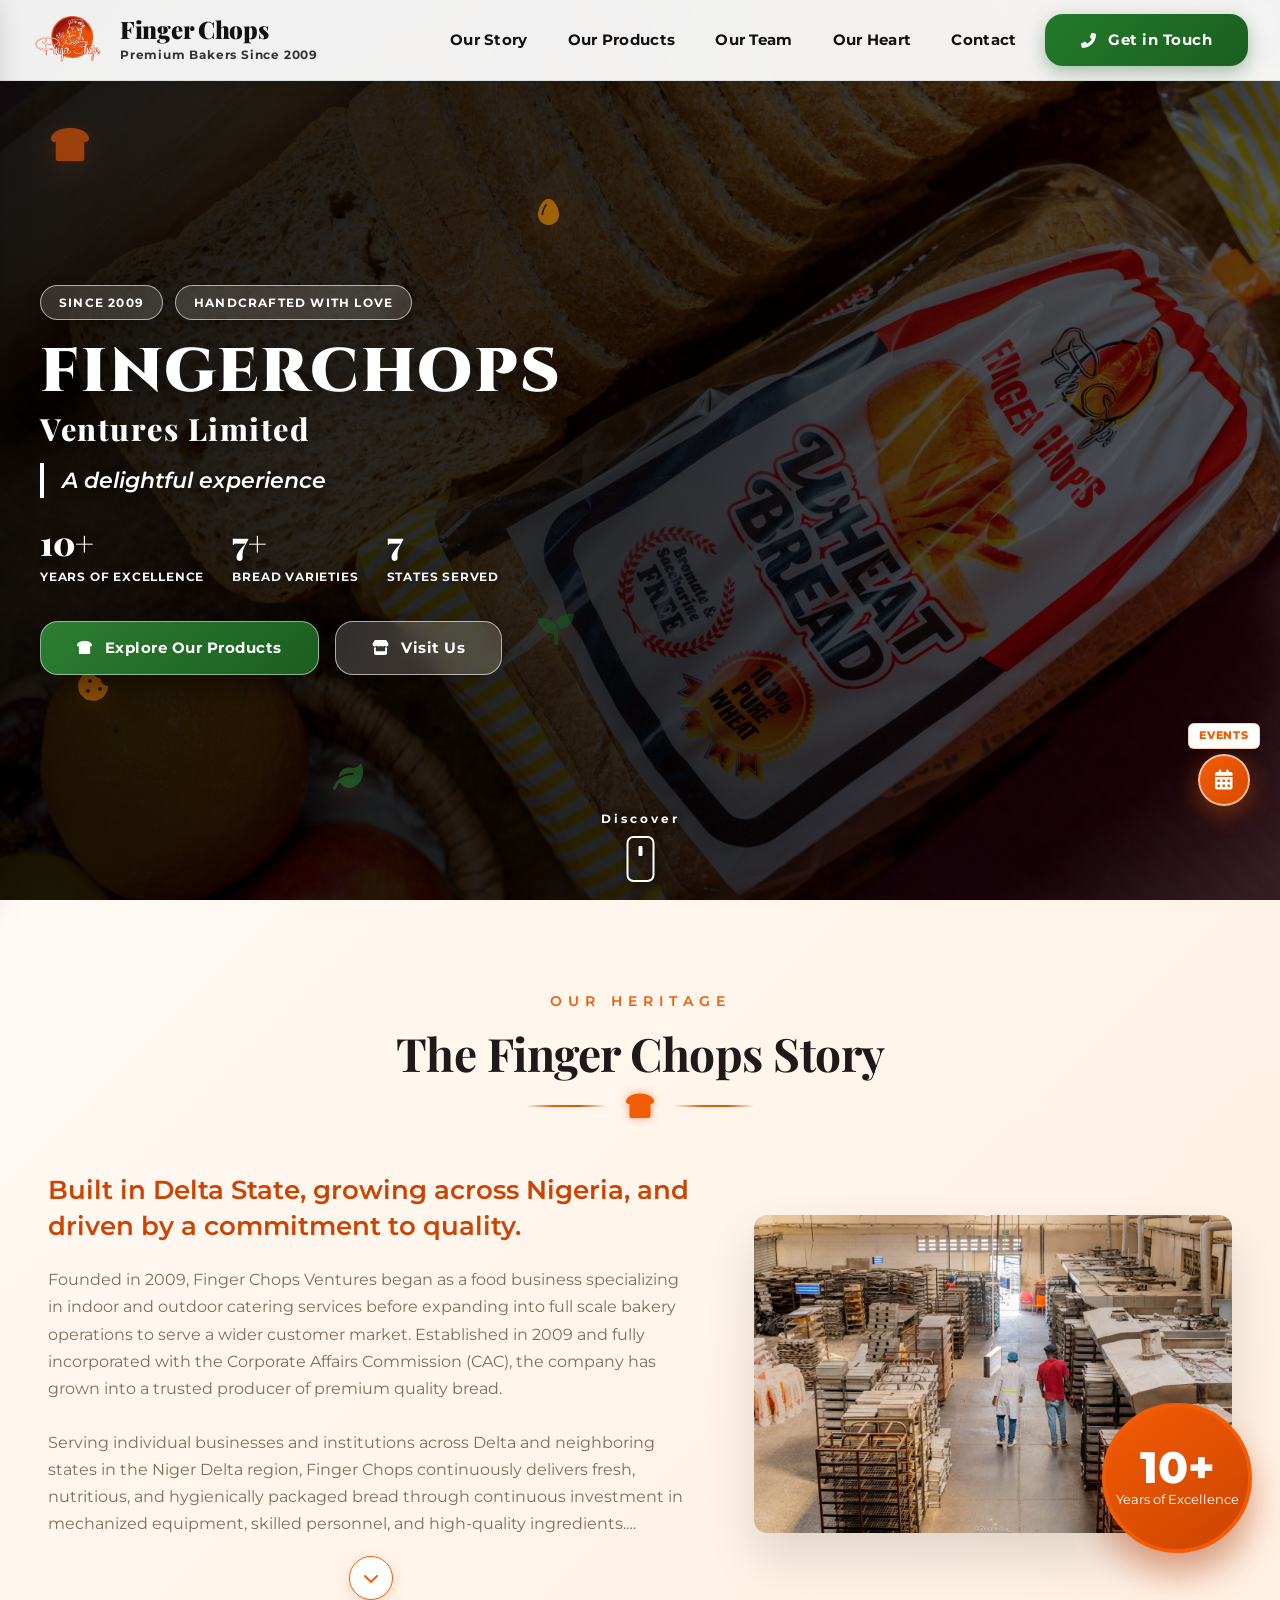
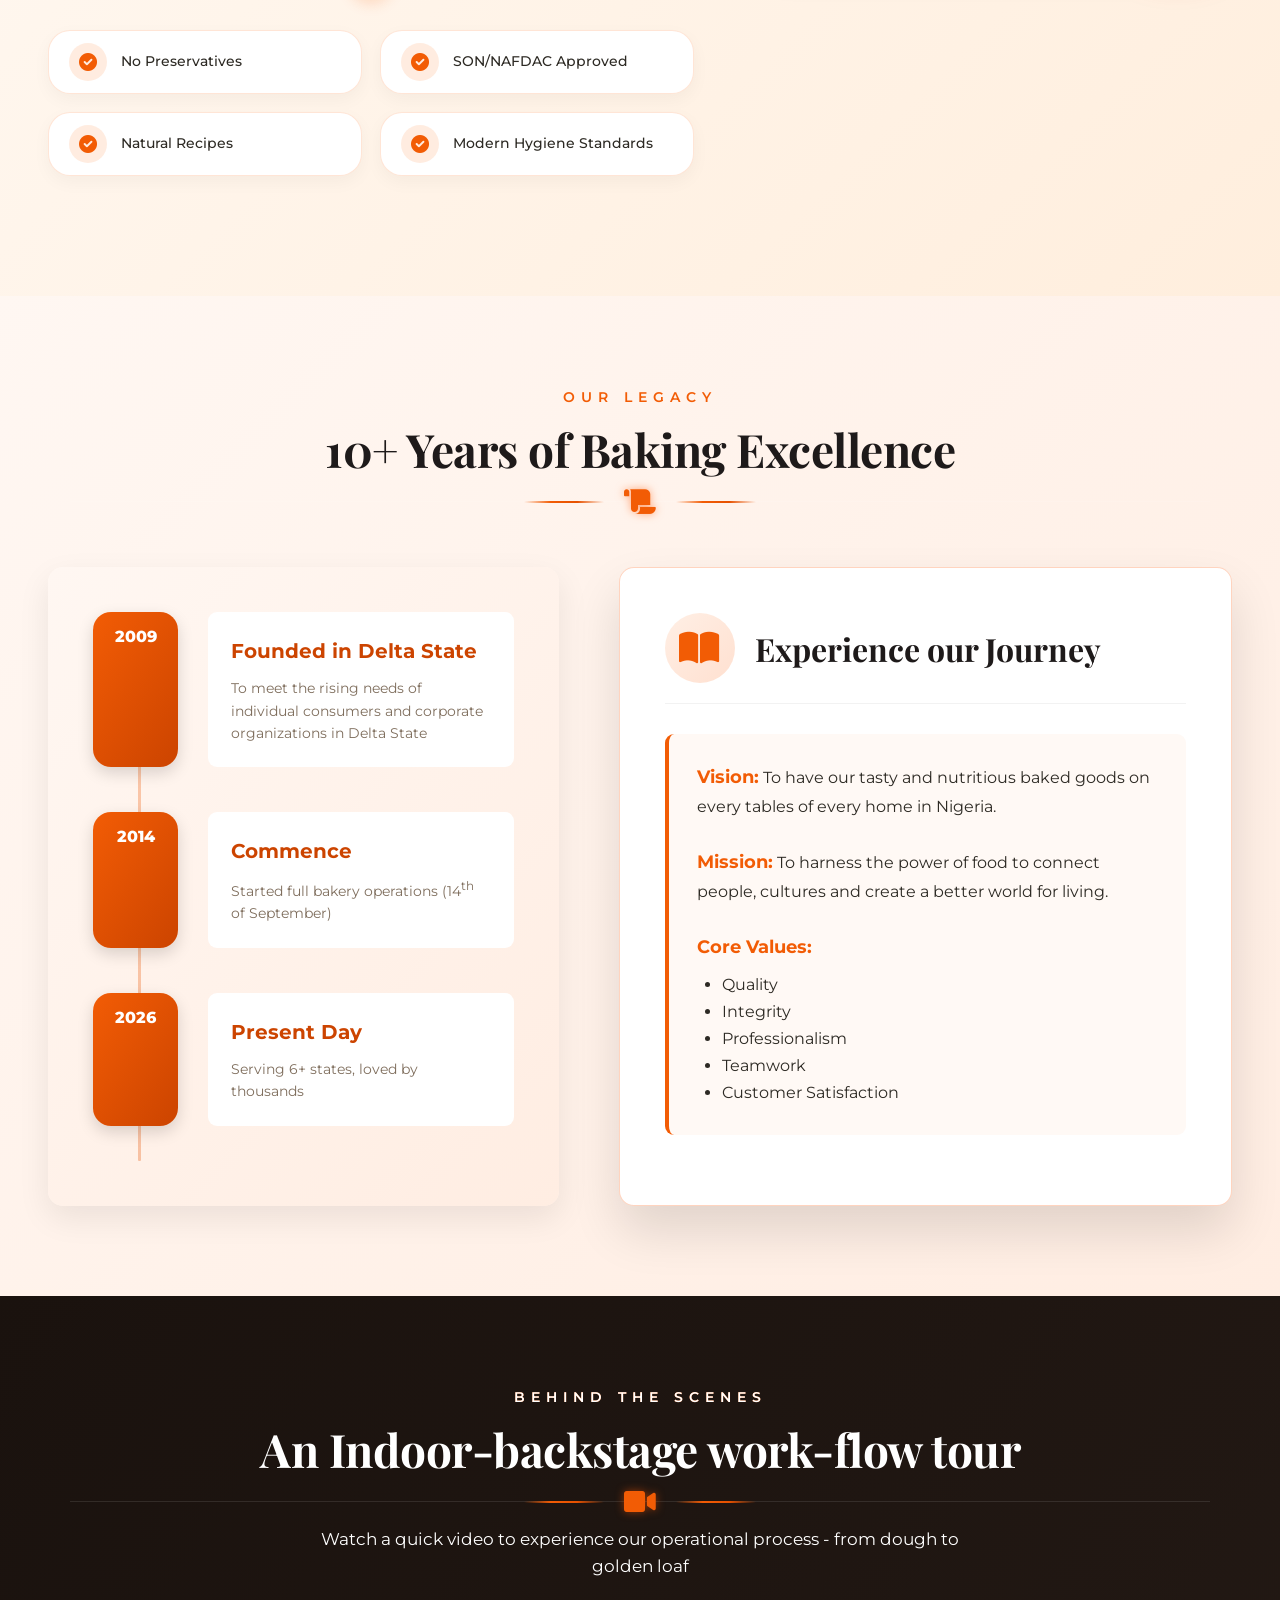
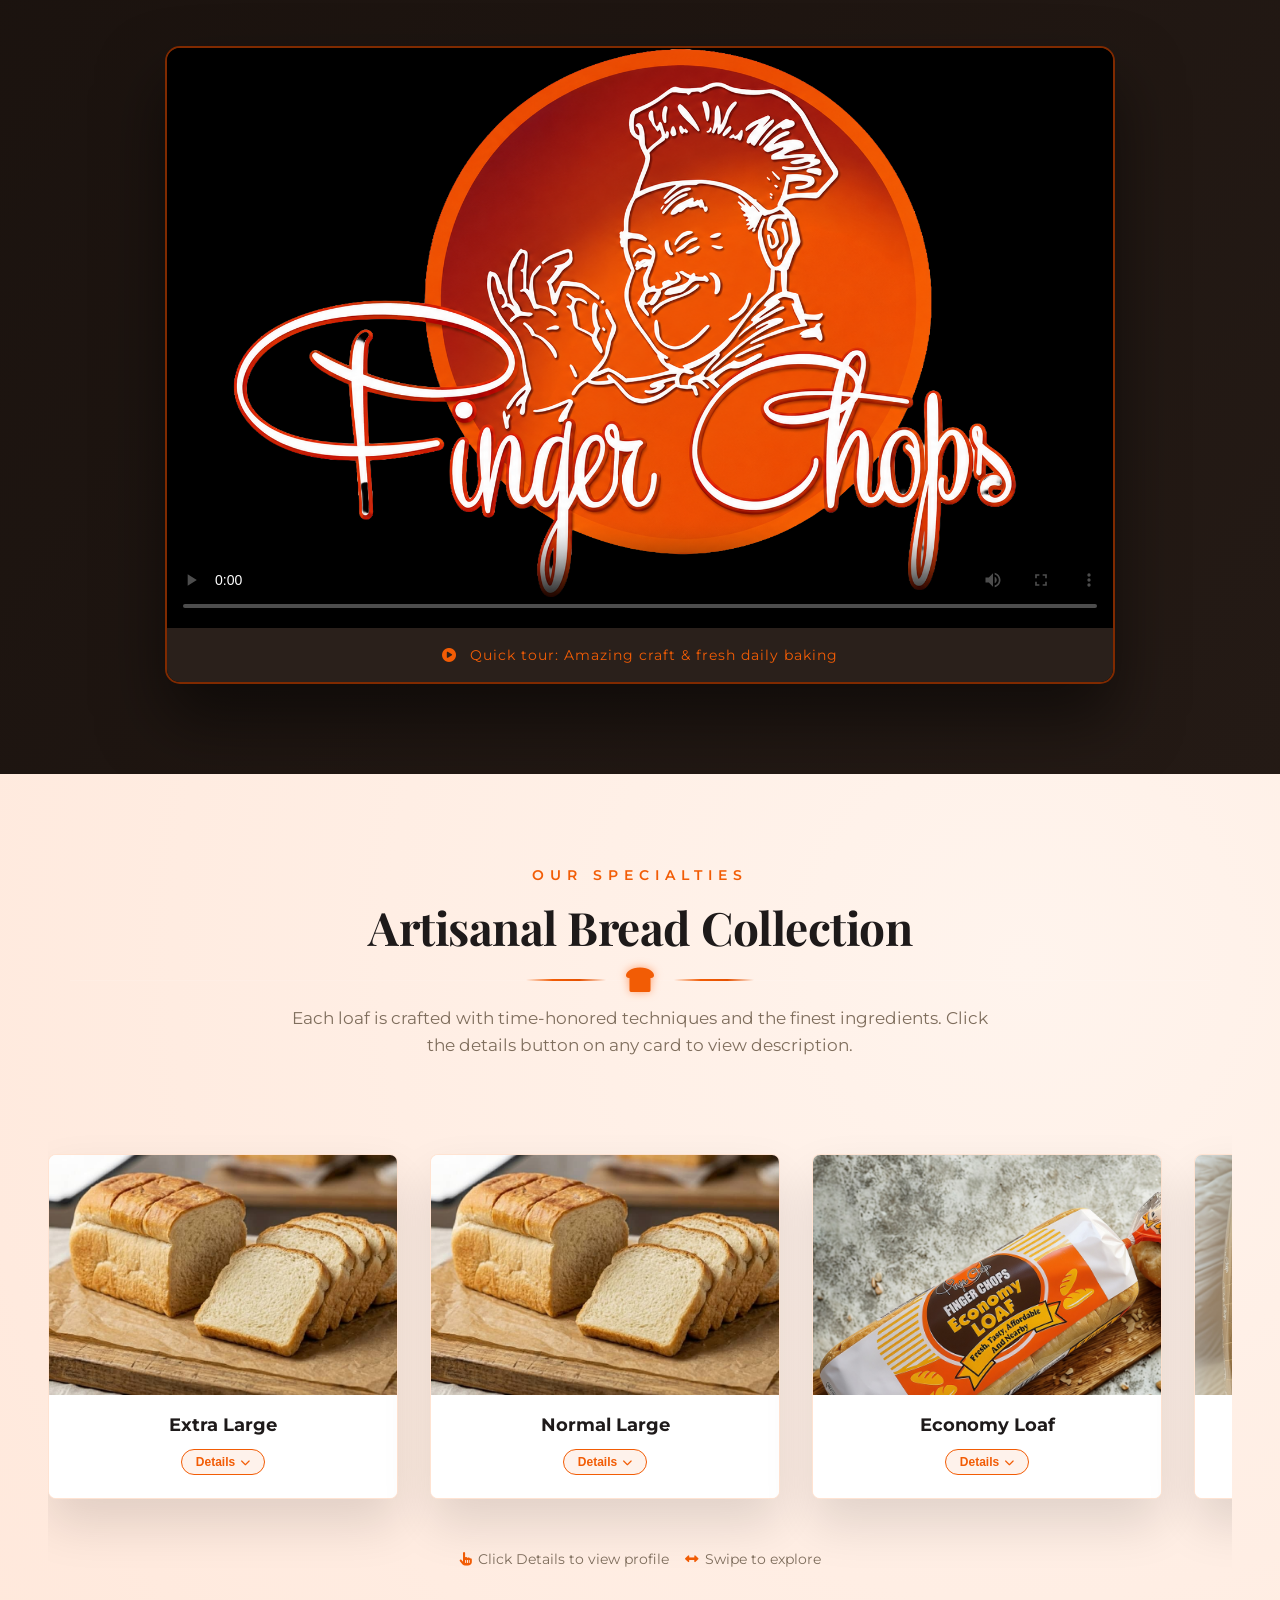
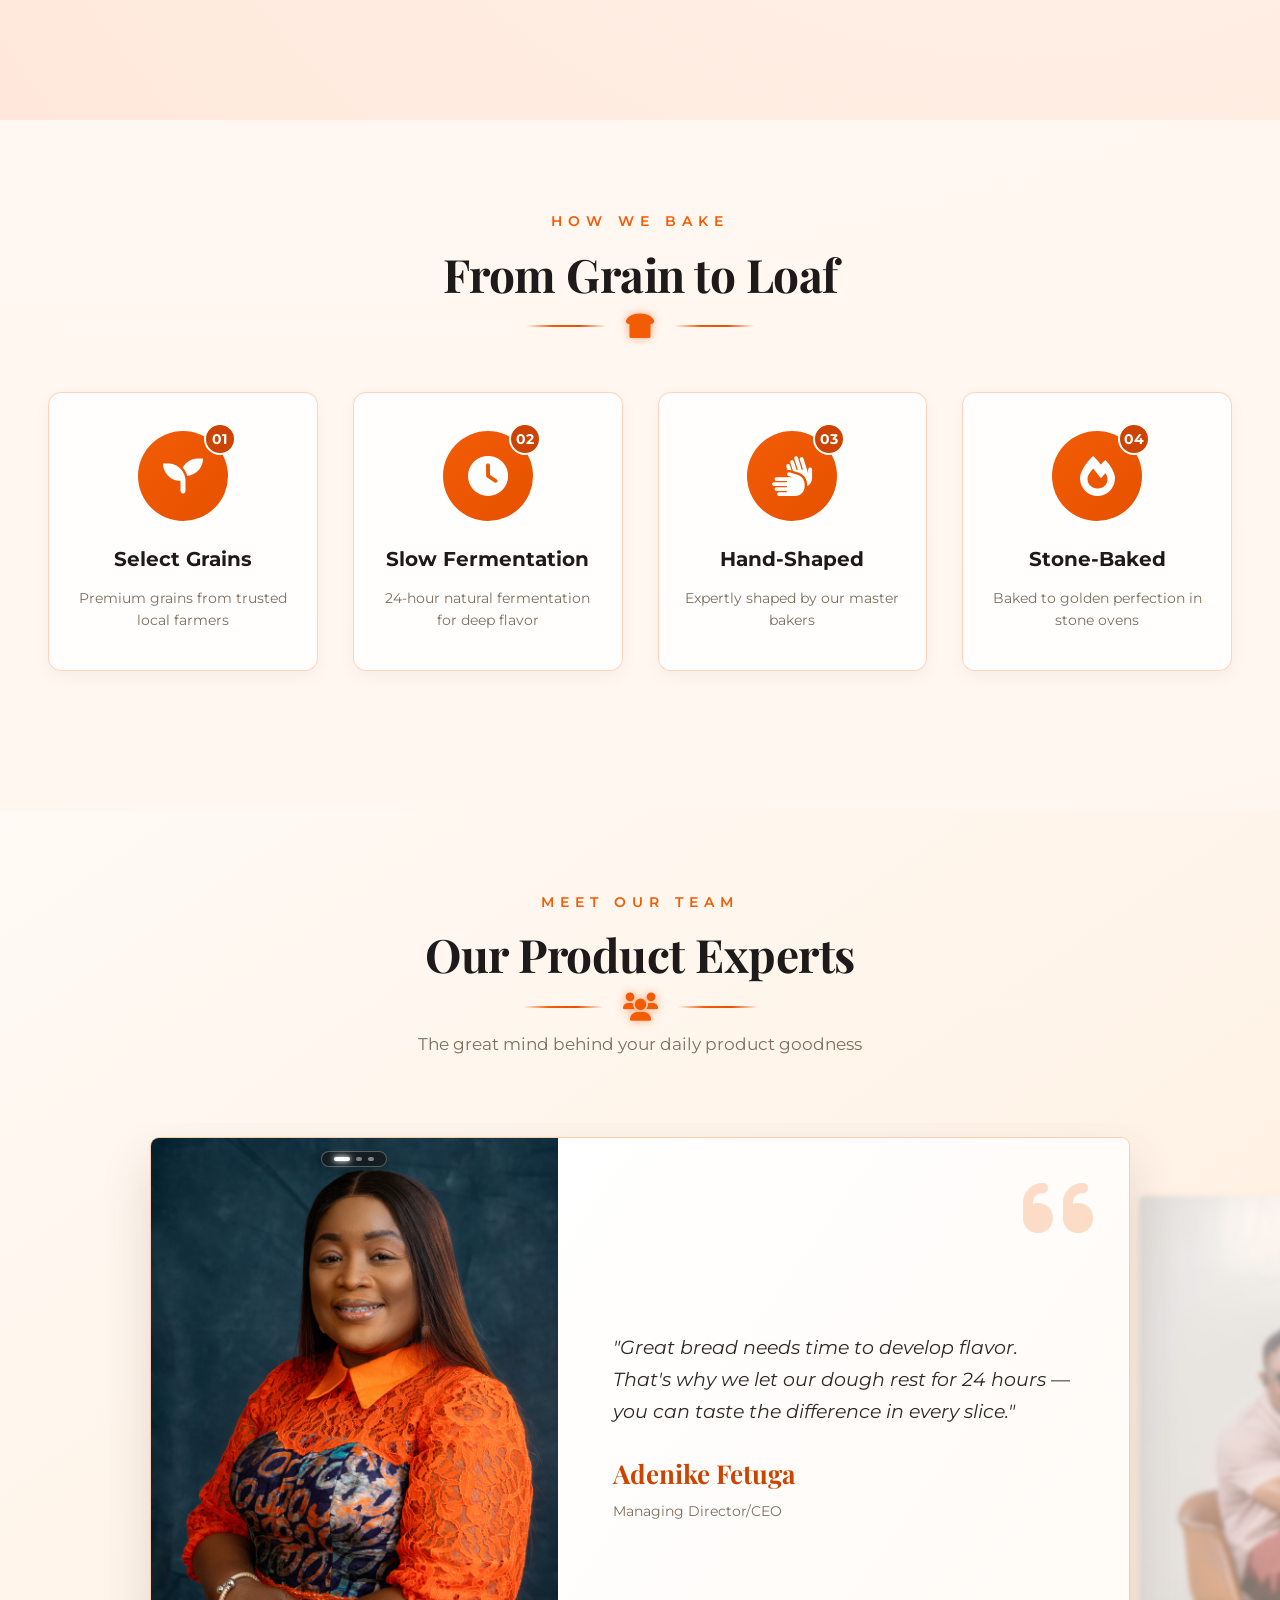
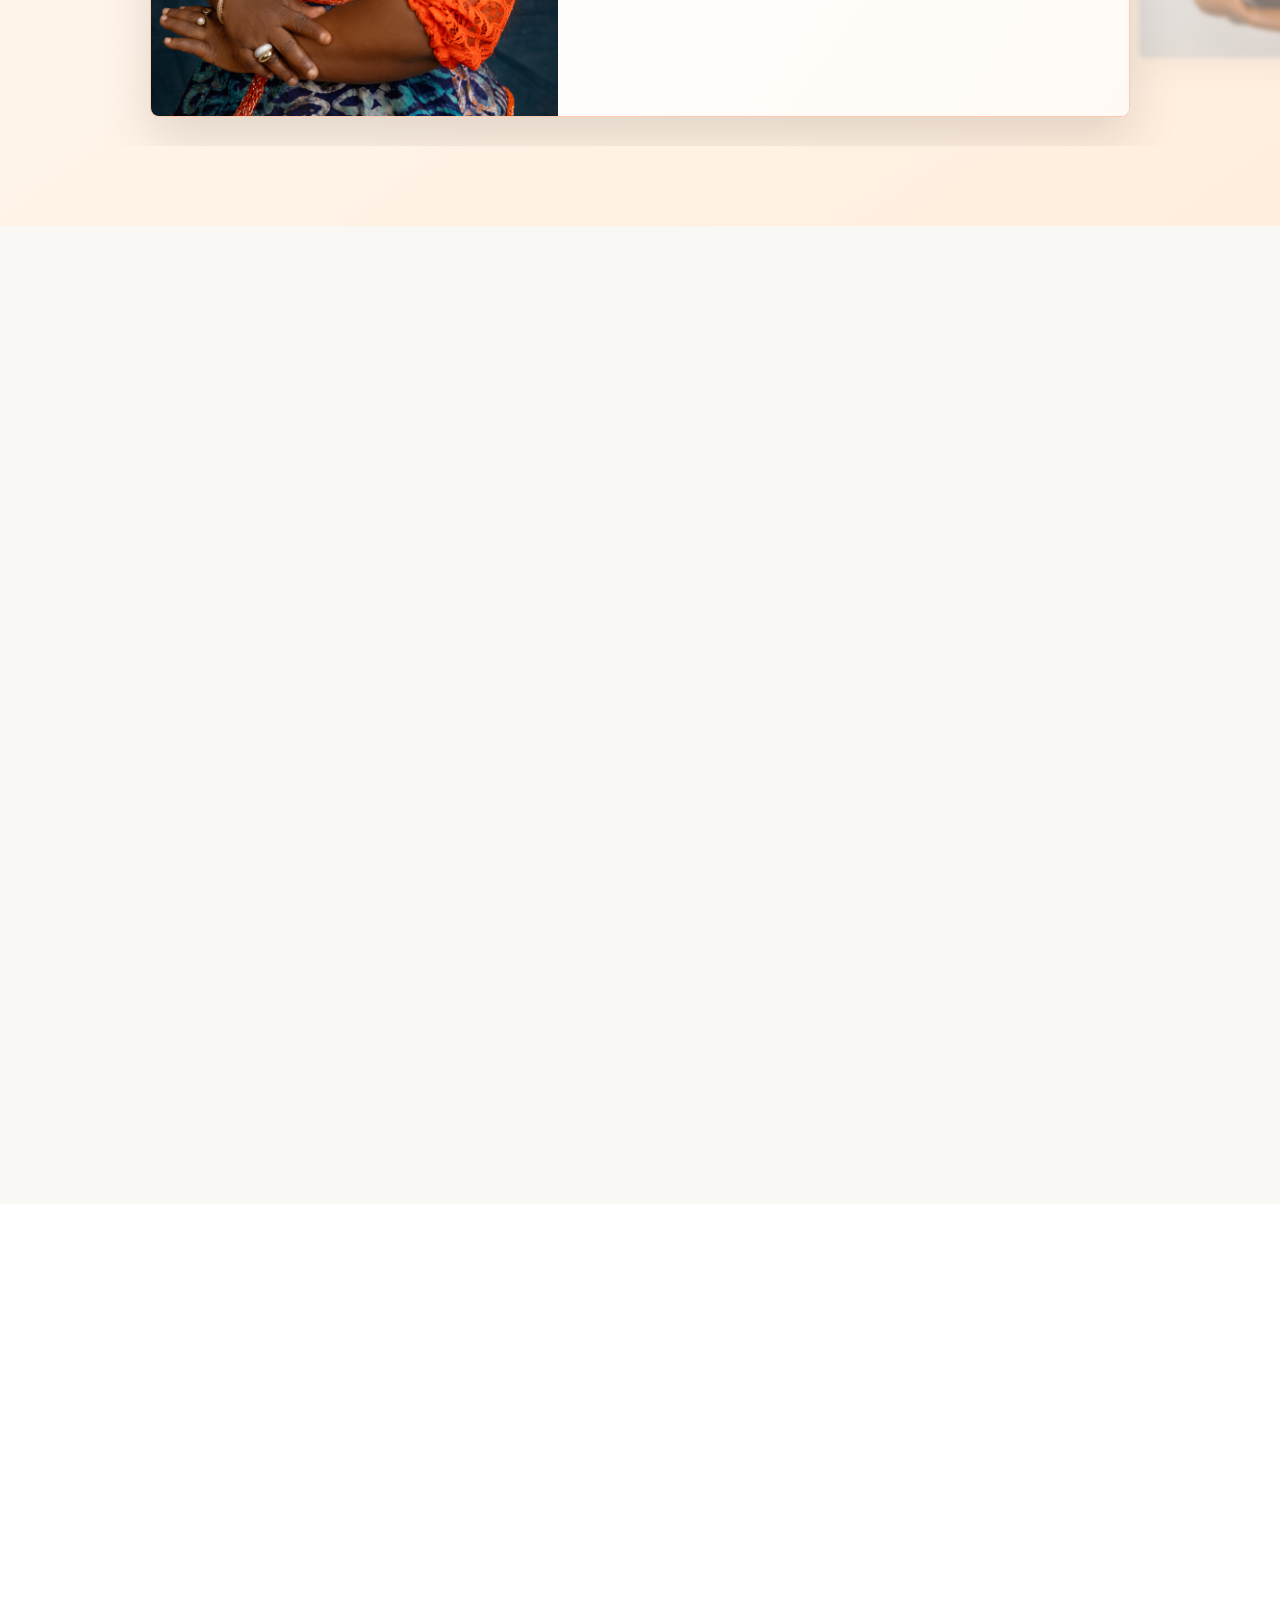
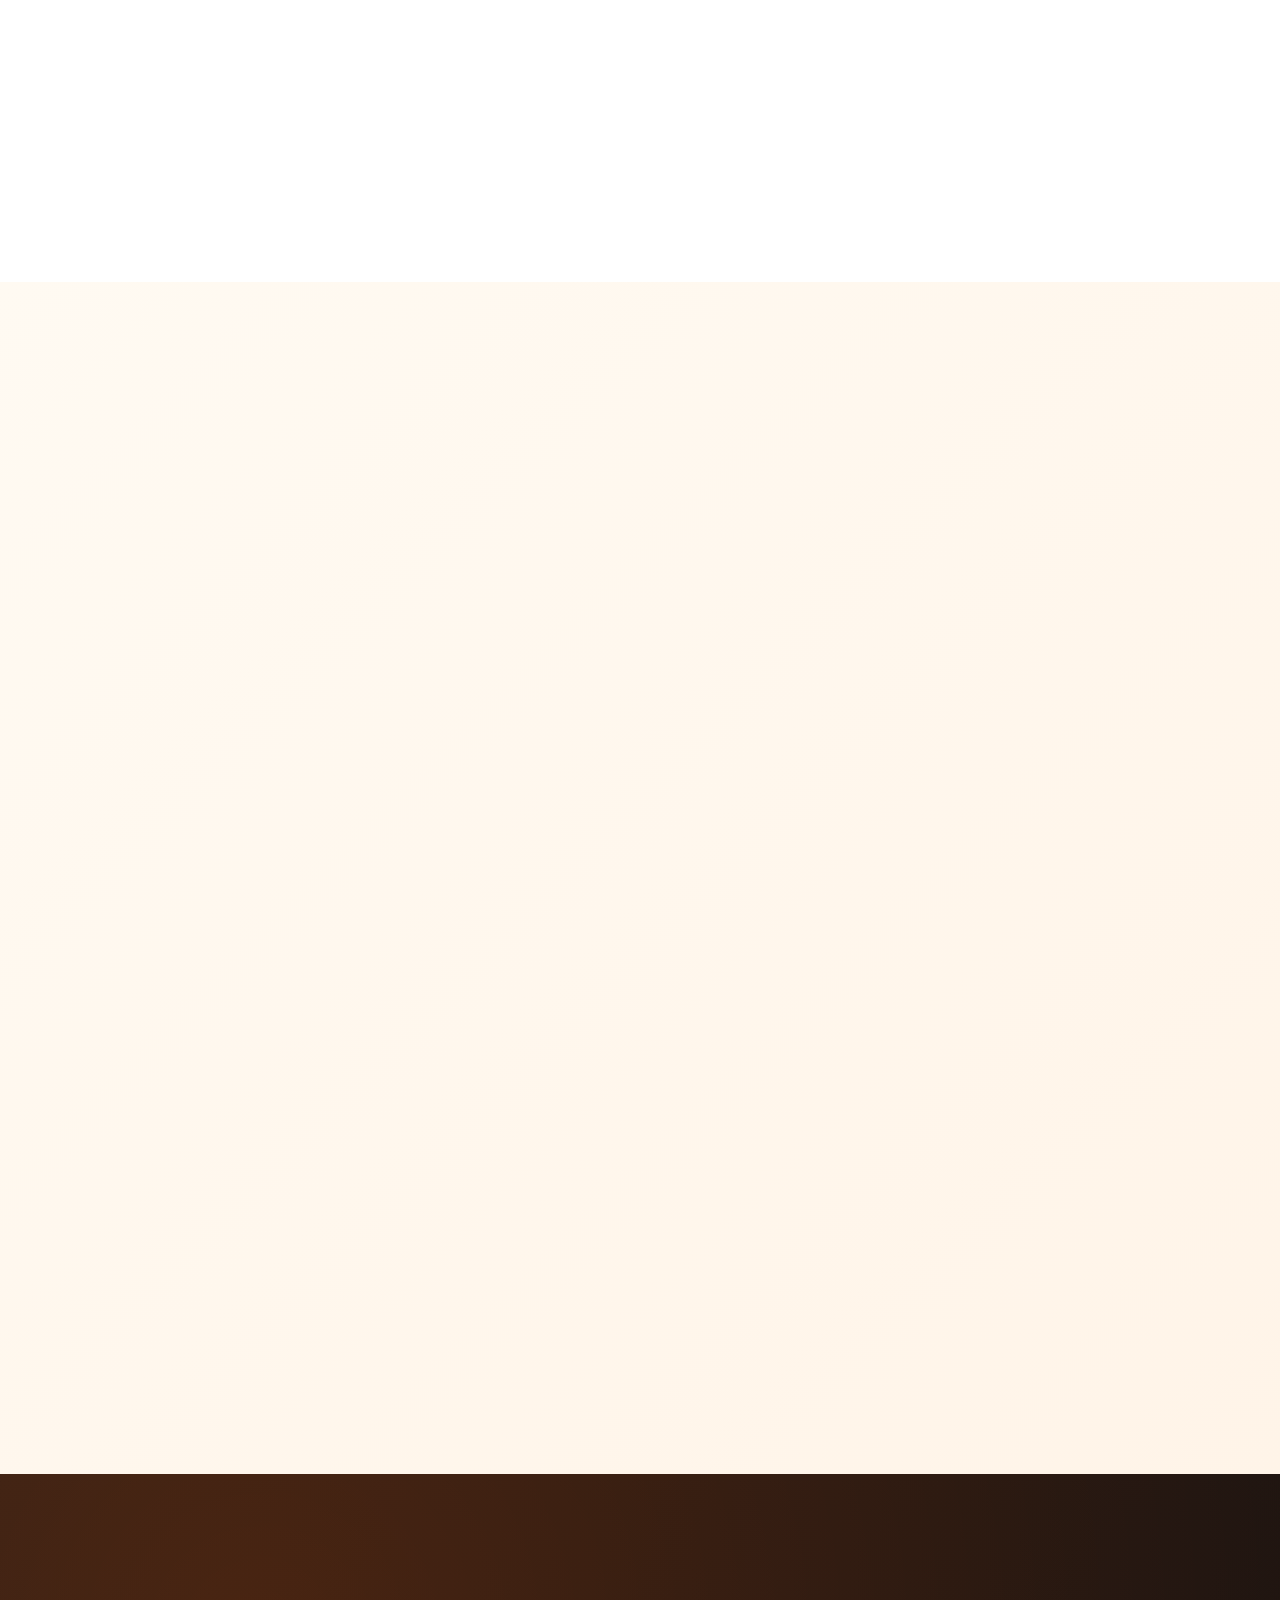
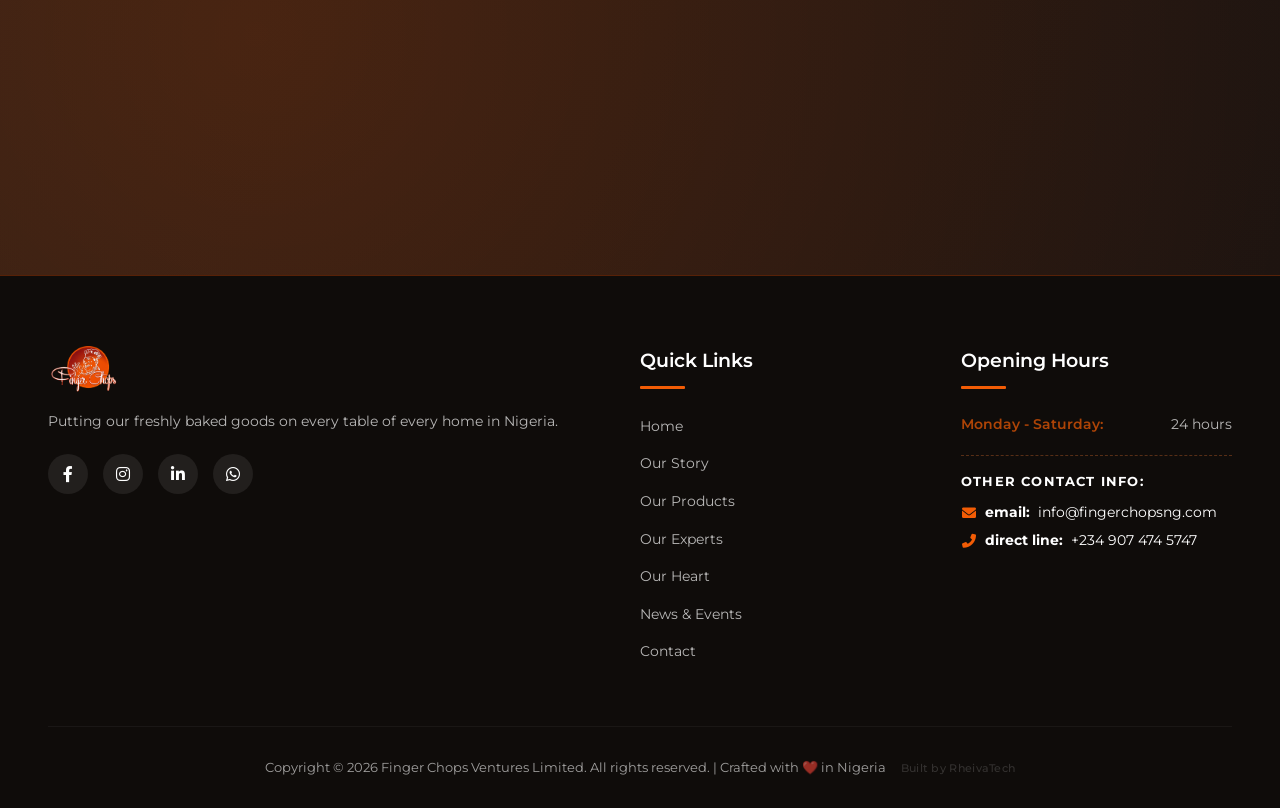
==== commit a846708e: "Update index.html" ====
--- a/index.html
+++ b/index.html
@@ -526,7 +526,7 @@
                     </div>
                     <div class="expert-message-card">
                         <div class="expert-image-wrapper">
-                            <img src="experts/christabel_etu.jpeg" onerror="this.onerror=null; this.src='bread.jpeg';" alt="Miss. Christabel" class="expert-image">
+                            <img src="experts/christabel_etu.jpg" onerror="this.onerror=null; this.src='bread.jpeg';" alt="Miss. Christabel" class="expert-image">
                             <div class="expert-social"><a href="#"><i class="fab fa-linkedin-in"></i></a><a href="#"><i class="fab fa-facebook"></i></a></div>
                         </div>
                         <div class="expert-message">
@@ -542,7 +542,7 @@
                     </div>
                     <div class="expert-message-card">
                         <div class="expert-image-wrapper">
-                            <img src="experts/thelma_anene.jpg" onerror="this.onerror=null; this.src='bread.jpeg';" alt="Miss Anene" class="expert-image">
+                            <img src="experts/thelma_anene.jpg.jpg" onerror="this.onerror=null; this.src='bread.jpeg';" alt="Miss Anene" class="expert-image">
                             <div class="expert-social"><a href="#"><i class="fab fa-linkedin-in"></i></a><a href="#"><i class="fab fa-facebook"></i></a></div>
                         </div>
                         <div class="expert-message">
@@ -894,17 +894,16 @@
 
     <script src="https://unpkg.com/aos@2.3.1/dist/aos.js"></script>
     <script>
-        AOS.init({ duration: 800, once: true, offset: 100 });
+        AOS.init({ duration: 420, once: true, offset: 60, easing: 'ease-out-cubic' });
 
         const header = document.getElementById('header');
-        const desktopNav = document.getElementById('desktopNav');
         const scrollProgressLine = document.getElementById('scrollProgressLine');
         const navLinks = document.querySelectorAll('.desktop-nav .nav-link');
+        const mobileLinks = document.querySelectorAll('.side-menu .menu-link');
 
         // Dynamic subsection mapping ensuring sub-sections maintain their parent nav anchor
         function getTrackedSections() {
             return [
-                { id: 'home', el: document.getElementById('home') },
                 { id: 'about', el: document.getElementById('about') },
                 { id: 'about', el: document.querySelector('.journey') },
                 { id: 'about', el: document.querySelector('.video-tour') },
@@ -918,16 +917,24 @@
             ];
         }
 
+        let isScrollTicking = false;
         function updateScrollIndicatorAndNav() {
-            const scrollY = window.scrollY || window.pageYOffset;
-            const docHeight = document.documentElement.scrollHeight - window.innerHeight;
+            const scrollY = window.pageYOffset || document.documentElement.scrollTop || window.scrollY || 0;
+            const scrollHeight = Math.max(
+                document.body.scrollHeight, document.documentElement.scrollHeight,
+                document.body.offsetHeight, document.documentElement.offsetHeight,
+                document.body.clientHeight, document.documentElement.clientHeight
+            );
+            const clientHeight = window.innerHeight || document.documentElement.clientHeight;
+            const docHeight = scrollHeight - clientHeight;
             const scrollPercent = docHeight > 0 ? (scrollY / docHeight) * 100 : 0;
+            const clampedPercent = Math.min(100, Math.max(0, scrollPercent));
 
             if (scrollProgressLine) {
-                scrollProgressLine.style.width = Math.min(100, Math.max(0, scrollPercent)) + '%';
-            }
-
-            if (scrollY > 90) {
+                scrollProgressLine.style.width = clampedPercent + '%';
+            }
+
+            if (scrollY > 50) {
                 header.classList.add('scrolled');
             } else {
                 header.classList.remove('scrolled');
@@ -935,7 +942,7 @@
 
             const backToTop = document.getElementById('backToTop');
             if (backToTop) {
-                if (scrollY > 450) {
+                if (scrollY > 380) {
                     backToTop.classList.add('show');
                 } else {
                     backToTop.classList.remove('show');
@@ -943,40 +950,59 @@
             }
 
             // Determine active section based on scroll position
-            let currentSectionId = 'home';
-            const offsetThreshold = 220;
-
-            // If reached the bottom of page, highlight contact
-            if (window.innerHeight + scrollY >= document.documentElement.scrollHeight - 70) {
+            let currentSectionId = '';
+            if (scrollY + clientHeight >= scrollHeight - 70) {
                 currentSectionId = 'contact';
-            } else {
+            } else if (scrollY > 200) {
                 const tracked = getTrackedSections();
-                for (let i = 0; i < tracked.length; i++) {
+                const targetScroll = scrollY + 160;
+                for (let i = tracked.length - 1; i >= 0; i--) {
                     const sec = tracked[i];
                     if (sec.el) {
-                        const top = sec.el.offsetTop;
-                        const height = sec.el.offsetHeight;
-                        if (scrollY + offsetThreshold >= top && scrollY + offsetThreshold < top + height) {
+                        const top = sec.el.getBoundingClientRect().top + scrollY;
+                        if (targetScroll >= top) {
                             currentSectionId = sec.id;
                             break;
                         }
                     }
                 }
+                if (!currentSectionId && tracked.length > 0) {
+                    currentSectionId = 'about';
+                }
             }
 
             navLinks.forEach(link => {
                 const target = link.getAttribute('href');
-                if (target === '#' + currentSectionId) {
+                if (currentSectionId && target === '#' + currentSectionId) {
                     link.classList.add('active');
                 } else {
                     link.classList.remove('active');
                 }
             });
+
+            mobileLinks.forEach(link => {
+                const target = link.getAttribute('href');
+                if (currentSectionId && (target === '#' + currentSectionId || target === 'index.html#' + currentSectionId)) {
+                    link.classList.add('active');
+                } else if (target !== 'events.html') {
+                    link.classList.remove('active');
+                }
+            });
+
+            isScrollTicking = false;
         }
 
-        window.addEventListener('scroll', updateScrollIndicatorAndNav, { passive: true });
-        window.addEventListener('resize', updateScrollIndicatorAndNav);
+        function queueScrollUpdate() {
+            if (!isScrollTicking) {
+                isScrollTicking = true;
+                requestAnimationFrame(updateScrollIndicatorAndNav);
+            }
+        }
+
+        window.addEventListener('scroll', queueScrollUpdate, { passive: true });
+        window.addEventListener('resize', queueScrollUpdate, { passive: true });
         document.addEventListener('DOMContentLoaded', updateScrollIndicatorAndNav);
+        updateScrollIndicatorAndNav();
 
         // About Section: Read More toggle logic with centered chevron
         (function initAboutReadMore() {
@@ -1365,26 +1391,33 @@
 
                 const dots = dotsContainer ? Array.from(dotsContainer.querySelectorAll('.dot')) : [];
 
-                // Capsule indicator window: 2 on first, 2 on last, 3 on middle
+                // 5-Item indicator set: [left dot, left capsule, middle capsule, right capsule, right dot]
+                // Distance-based progressive indicator set:
+                // diff = 0: Active capsule (16px)
+                // |diff| = 1: Immediate neighbor (smaller 6px capsule)
+                // |diff| = 2: Second neighbor (4px dot indicator)
+                // |diff| > 2: Hidden (display: none)
+                // When at page 0: 3 indicators show (active, capsule, dot).
+                // When at page 1: 4 indicators show (capsule, active, capsule, dot). Left dot does not show at all.
+                // When total <= 3: dot indicator does not show at all at middle index.
                 function updateExpertDots() {
-                    let visibleIndices = [];
-                    if (totalSlides <= 2) {
-                        visibleIndices = slides.map((_, i) => i);
-                    } else if (currentIndex === 0) {
-                        visibleIndices = [0, 1];
-                    } else if (currentIndex === totalSlides - 1) {
-                        visibleIndices = [totalSlides - 2, totalSlides - 1];
-                    } else {
-                        visibleIndices = [currentIndex - 1, currentIndex, currentIndex + 1];
-                    }
-
                     dots.forEach((dot, i) => {
-                        const isActive = (i === currentIndex);
-                        dot.classList.toggle('active', isActive);
-                        if (visibleIndices.indexOf(i) !== -1) {
+                        const diff = i - currentIndex;
+                        dot.classList.remove('is-dot', 'is-capsule');
+                        if (diff === 0) {
                             dot.style.display = 'inline-block';
+                            dot.classList.add('active');
+                        } else if (Math.abs(diff) === 1) {
+                            dot.style.display = 'inline-block';
+                            dot.classList.remove('active');
+                            dot.classList.add('is-capsule');
+                        } else if (Math.abs(diff) === 2) {
+                            dot.style.display = 'inline-block';
+                            dot.classList.remove('active');
+                            dot.classList.add('is-dot');
                         } else {
                             dot.style.display = 'none';
+                            dot.classList.remove('active');
                         }
                     });
 
@@ -1598,10 +1631,14 @@
                     }
                 });
 
-                // Responsive resize: re-center and update quote clamps
+                // Responsive resize: debounced re-center and update quote clamps to prevent frame drops
+                let expertResizeTimer = null;
                 window.addEventListener('resize', () => {
-                    updateQuoteClamps();
-                    goToSlide(currentIndex);
+                    if (expertResizeTimer) clearTimeout(expertResizeTimer);
+                    expertResizeTimer = setTimeout(() => {
+                        updateQuoteClamps();
+                        goToSlide(currentIndex);
+                    }, 100);
                 });
 
                 // Initialize carousel
@@ -1648,26 +1685,32 @@
 
             const locDots = locDotsContainer ? locDotsContainer.querySelectorAll('.dot') : [];
 
-            // Dynamic capsule window: 2 on edges, 3 in middle
+            // Distance-based progressive indicator set:
+            // diff = 0: Active capsule (16px)
+            // |diff| = 1: Immediate neighbor (smaller 6px capsule)
+            // |diff| = 2: Second neighbor (4px dot indicator)
+            // |diff| > 2: Hidden (display: none)
+            // When at page 0: exactly 3 indicators show (active, capsule, dot).
+            // When at page 1: 4 indicators show (capsule, active, capsule, dot). Left dot does not show at all.
+            // When total <= 3: dot indicator does not show at all at middle index.
             function updateLocDots() {
-                let visibleIndices = [];
-                if (totalLocSlides <= 3) {
-                    visibleIndices = locSlides.map((_, i) => i);
-                } else if (currentLocIndex === 0) {
-                    visibleIndices = [0, 1, 2];
-                } else if (currentLocIndex === totalLocSlides - 1) {
-                    visibleIndices = [totalLocSlides - 3, totalLocSlides - 2, totalLocSlides - 1];
-                } else {
-                    visibleIndices = [currentLocIndex - 1, currentLocIndex, currentLocIndex + 1];
-                }
-
                 locDots.forEach((dot, i) => {
-                    const isActive = (i === currentLocIndex);
-                    dot.classList.toggle('active', isActive);
-                    if (visibleIndices.indexOf(i) !== -1) {
+                    const diff = i - currentLocIndex;
+                    dot.classList.remove('is-dot', 'is-capsule');
+                    if (diff === 0) {
                         dot.style.display = 'inline-block';
+                        dot.classList.add('active');
+                    } else if (Math.abs(diff) === 1) {
+                        dot.style.display = 'inline-block';
+                        dot.classList.remove('active');
+                        dot.classList.add('is-capsule');
+                    } else if (Math.abs(diff) === 2) {
+                        dot.style.display = 'inline-block';
+                        dot.classList.remove('active');
+                        dot.classList.add('is-dot');
                     } else {
                         dot.style.display = 'none';
+                        dot.classList.remove('active');
                     }
                 });
 
@@ -1725,8 +1768,14 @@
             }
 
             function startTimer() {
-                if (locTimer) clearTimeout(locTimer);
-                if (progressAnimFrame) cancelAnimationFrame(progressAnimFrame);
+                if (locTimer) {
+                    clearTimeout(locTimer);
+                    locTimer = null;
+                }
+                if (progressAnimFrame) {
+                    cancelAnimationFrame(progressAnimFrame);
+                    progressAnimFrame = null;
+                }
 
                 slideStartTime = Date.now();
 
@@ -1743,7 +1792,7 @@
                     }
                 }
 
-                renderProgress();
+                progressAnimFrame = requestAnimationFrame(renderProgress);
 
                 locTimer = setTimeout(() => {
                     goToLocSlide(currentLocIndex + 1);
@@ -1751,6 +1800,19 @@
             }
 
             function goToLocSlide(index) {
+                // Immediately cancel existing timer and frame to prevent animation hangs or overlaps
+                if (locTimer) {
+                    clearTimeout(locTimer);
+                    locTimer = null;
+                }
+                if (progressAnimFrame) {
+                    cancelAnimationFrame(progressAnimFrame);
+                    progressAnimFrame = null;
+                }
+                if (locProgressBar) {
+                    locProgressBar.style.transform = 'scaleX(0)';
+                }
+
                 currentLocIndex = (index + totalLocSlides) % totalLocSlides;
                 
                 const container = locTrack.parentElement;
@@ -1801,10 +1863,30 @@
                 }
             });
 
-            // Resize listener to recalculate peek transform accurately
+            // Debounced resize listener to recalculate peek transform accurately without hanging animations
+            let locResizeTimer = null;
             window.addEventListener('resize', () => {
-                updateLocCardDimensions();
-                goToLocSlide(currentLocIndex);
+                if (locResizeTimer) clearTimeout(locResizeTimer);
+                locResizeTimer = setTimeout(() => {
+                    updateLocCardDimensions();
+                    goToLocSlide(currentLocIndex);
+                }, 100);
+            });
+
+            // Pause autoplay timers and animation frames when the tab is hidden to prevent hanging on return
+            document.addEventListener('visibilitychange', () => {
+                if (document.hidden) {
+                    if (locTimer) {
+                        clearTimeout(locTimer);
+                        locTimer = null;
+                    }
+                    if (progressAnimFrame) {
+                        cancelAnimationFrame(progressAnimFrame);
+                        progressAnimFrame = null;
+                    }
+                } else {
+                    startTimer();
+                }
             });
 
             // Touch swipe support for mobile and tablets
--- a/style.css
+++ b/style.css
@@ -4359,7 +4359,7 @@
 .events-page-hero {
     padding: 140px 20px 70px;
     /* Hero background image placeholder: Uses image with rich dark overlay. Replace 'bread.jpeg' with chosen banner image */
-    background: linear-gradient(180deg, rgba(20, 14, 10, 0.82) 0%, rgba(13, 8, 5, 0.92) 100%), url('bread.jpeg') center/cover no-repeat;
+    background: linear-gradient(180deg, rgba(20, 14, 10, 0.82) 0%, rgba(13, 8, 5, 0.92) 100%), url('experts/wheat.jpeg') center/cover no-repeat;
     position: relative;
     overflow: hidden;
     color: #ffffff;
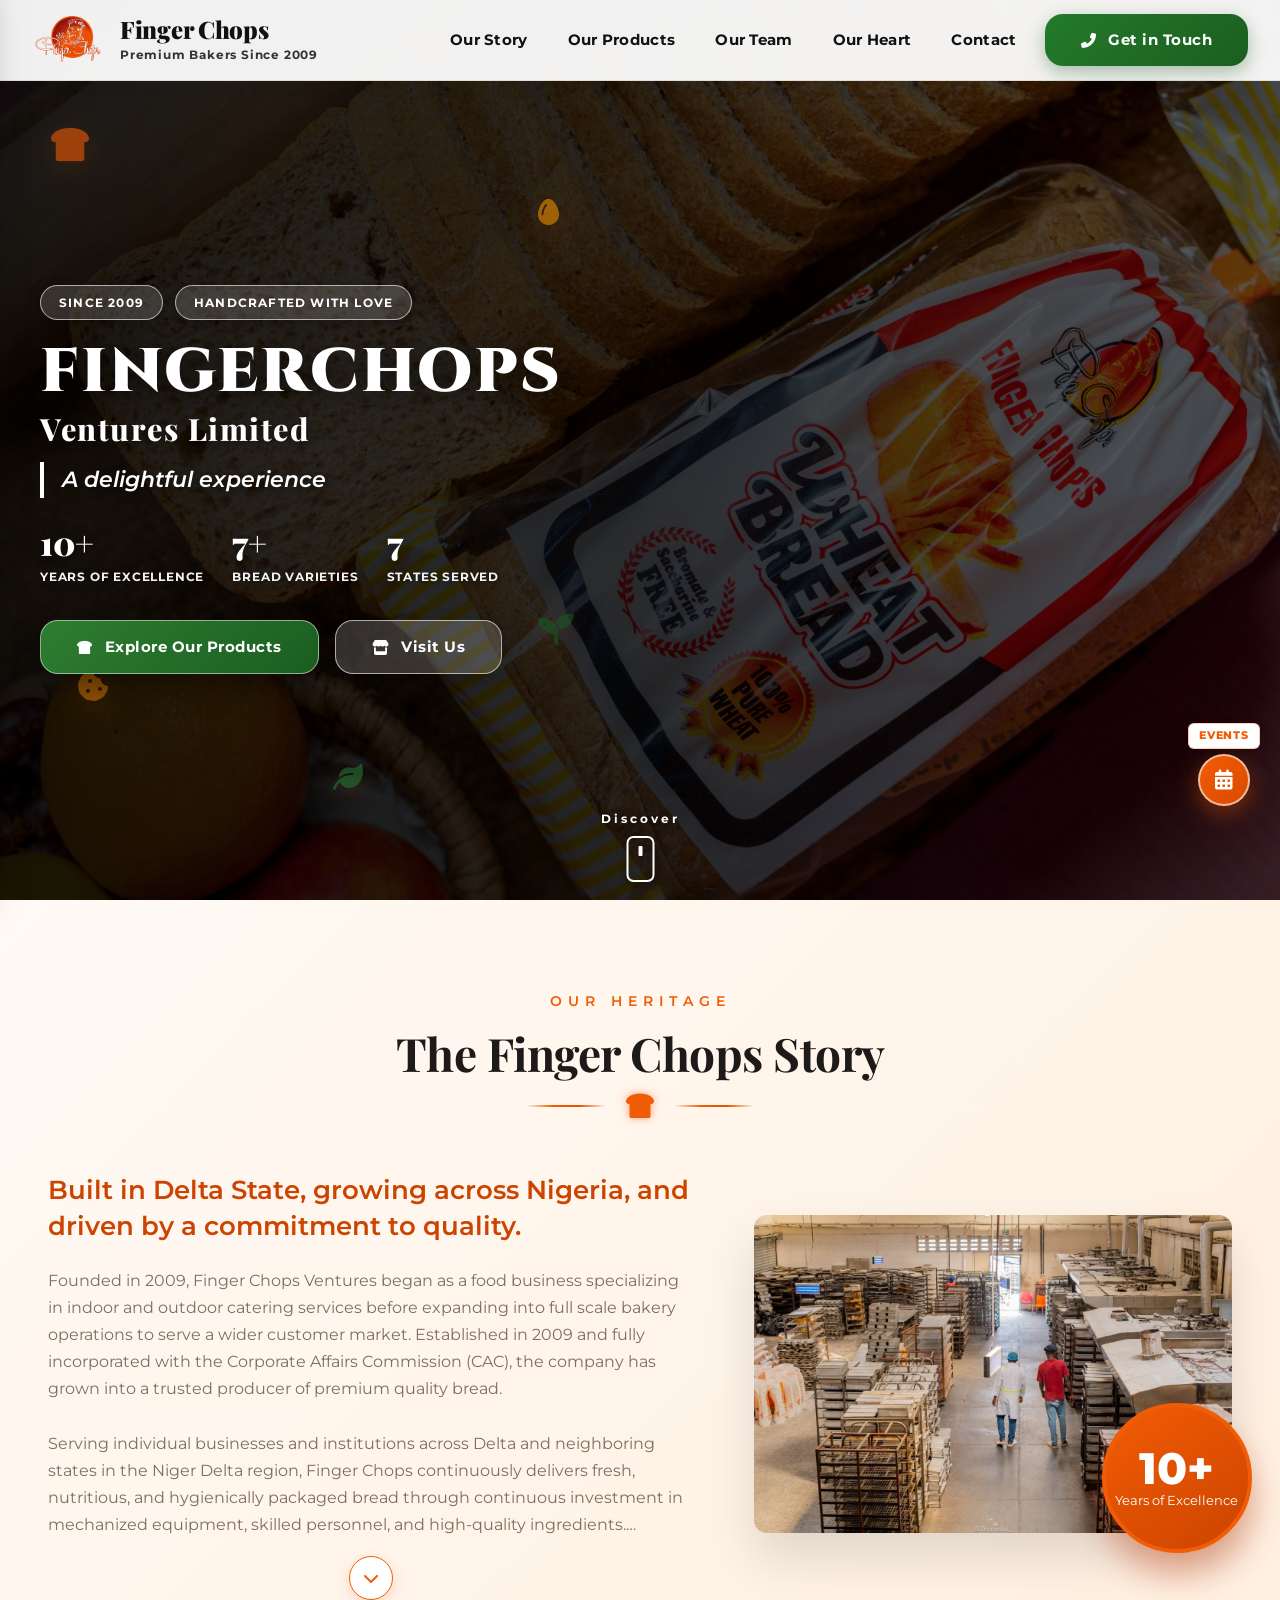
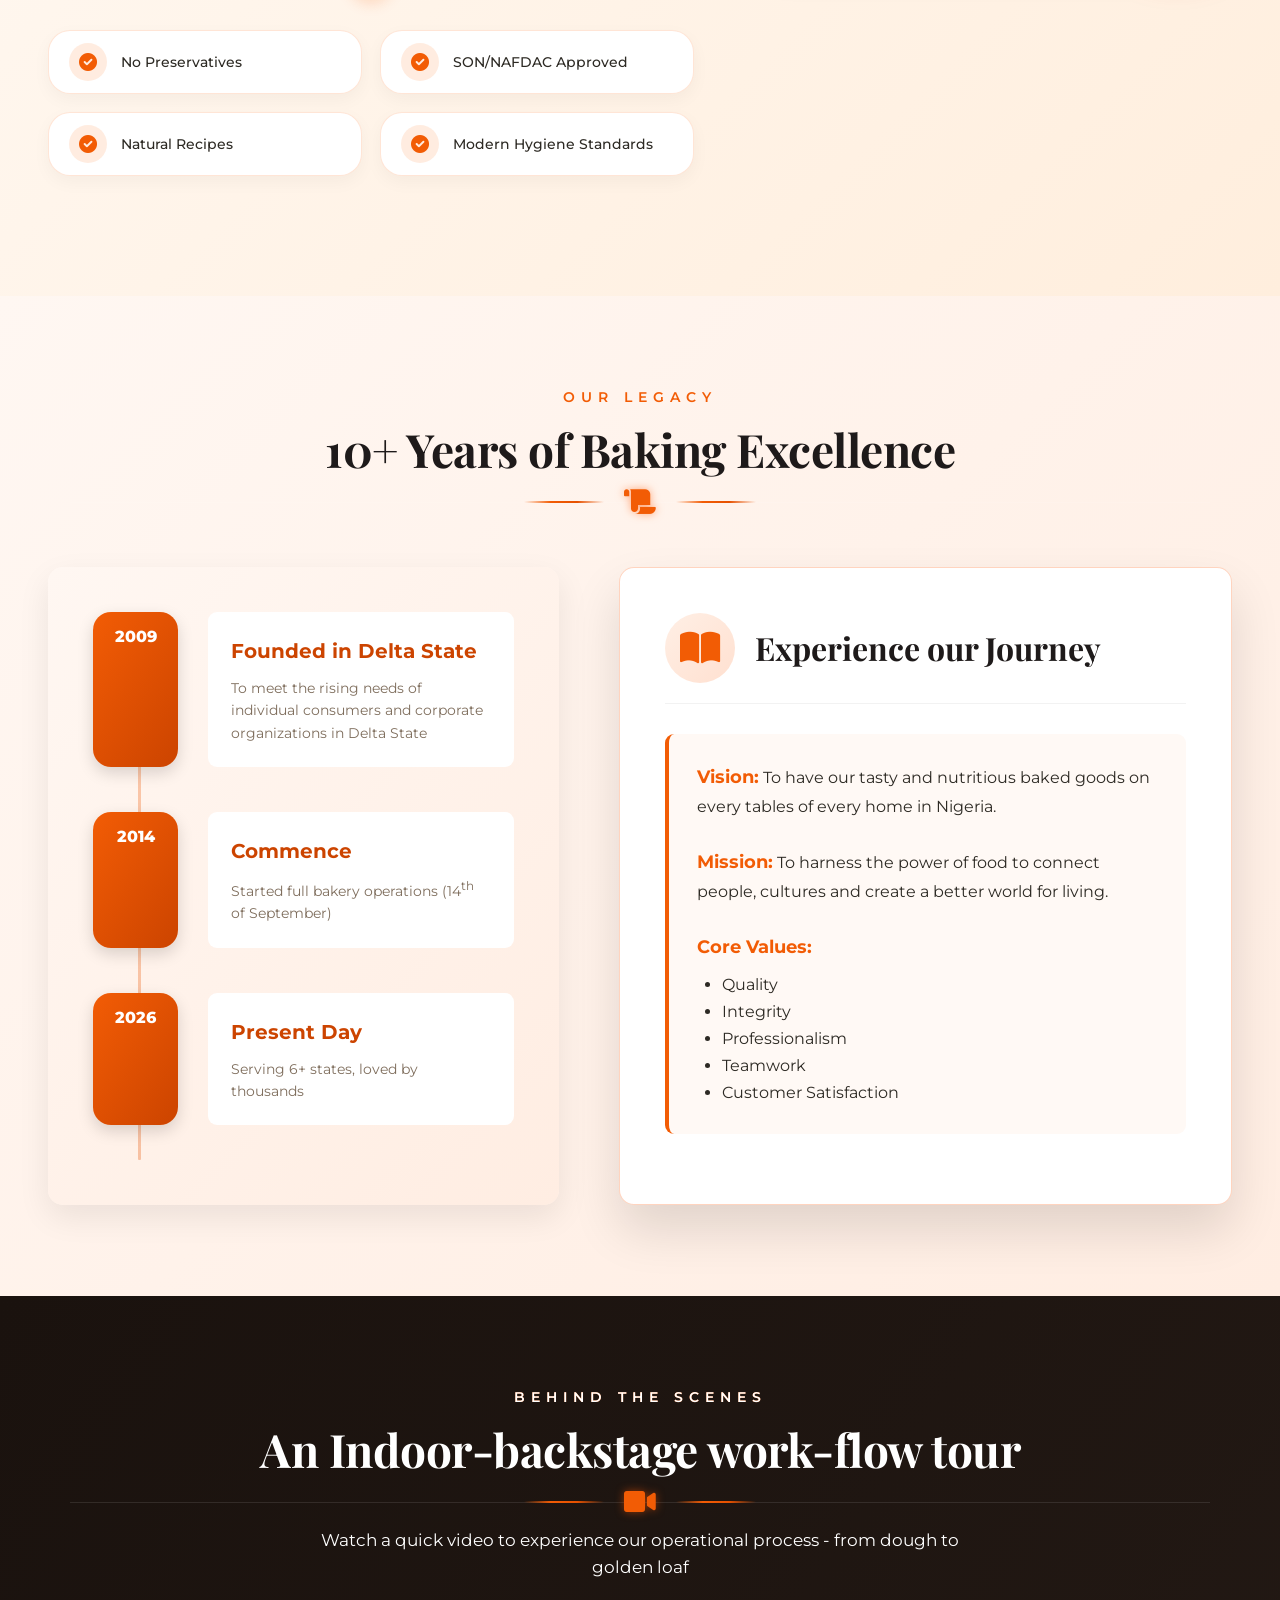
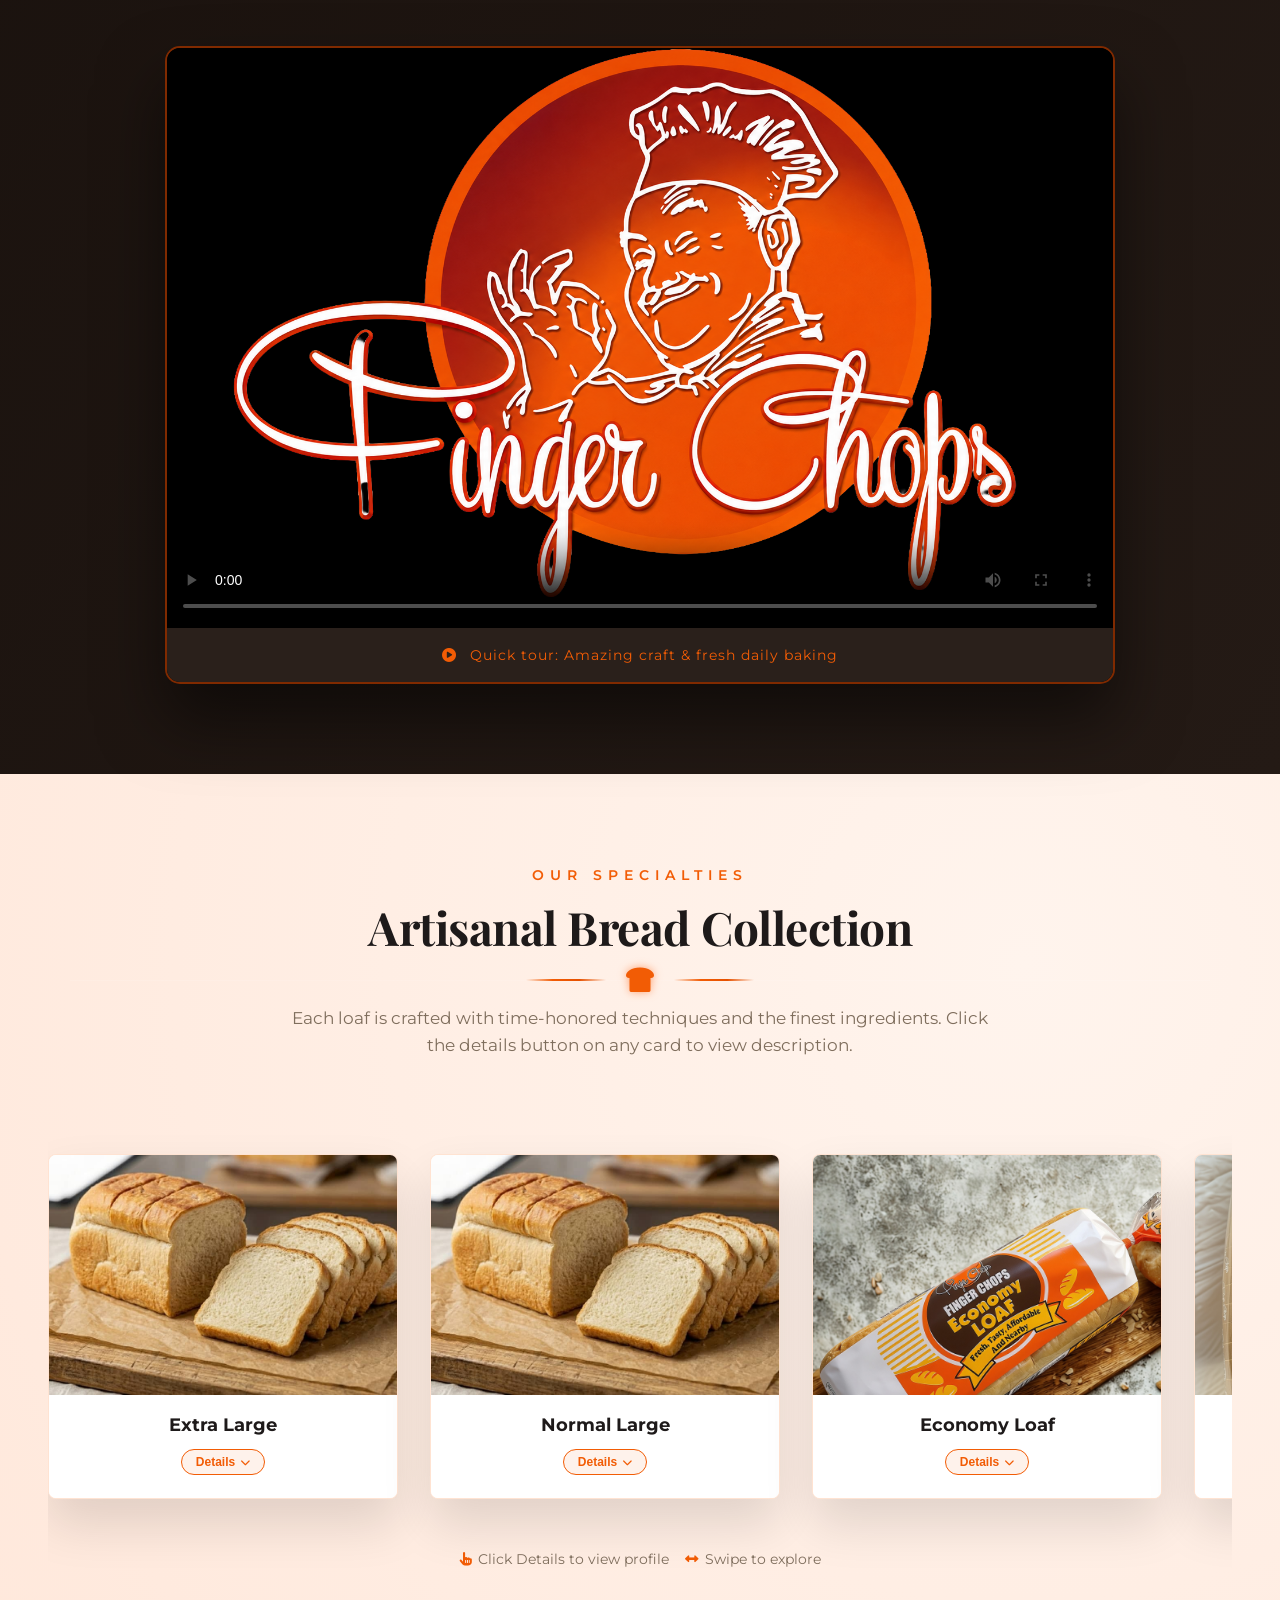
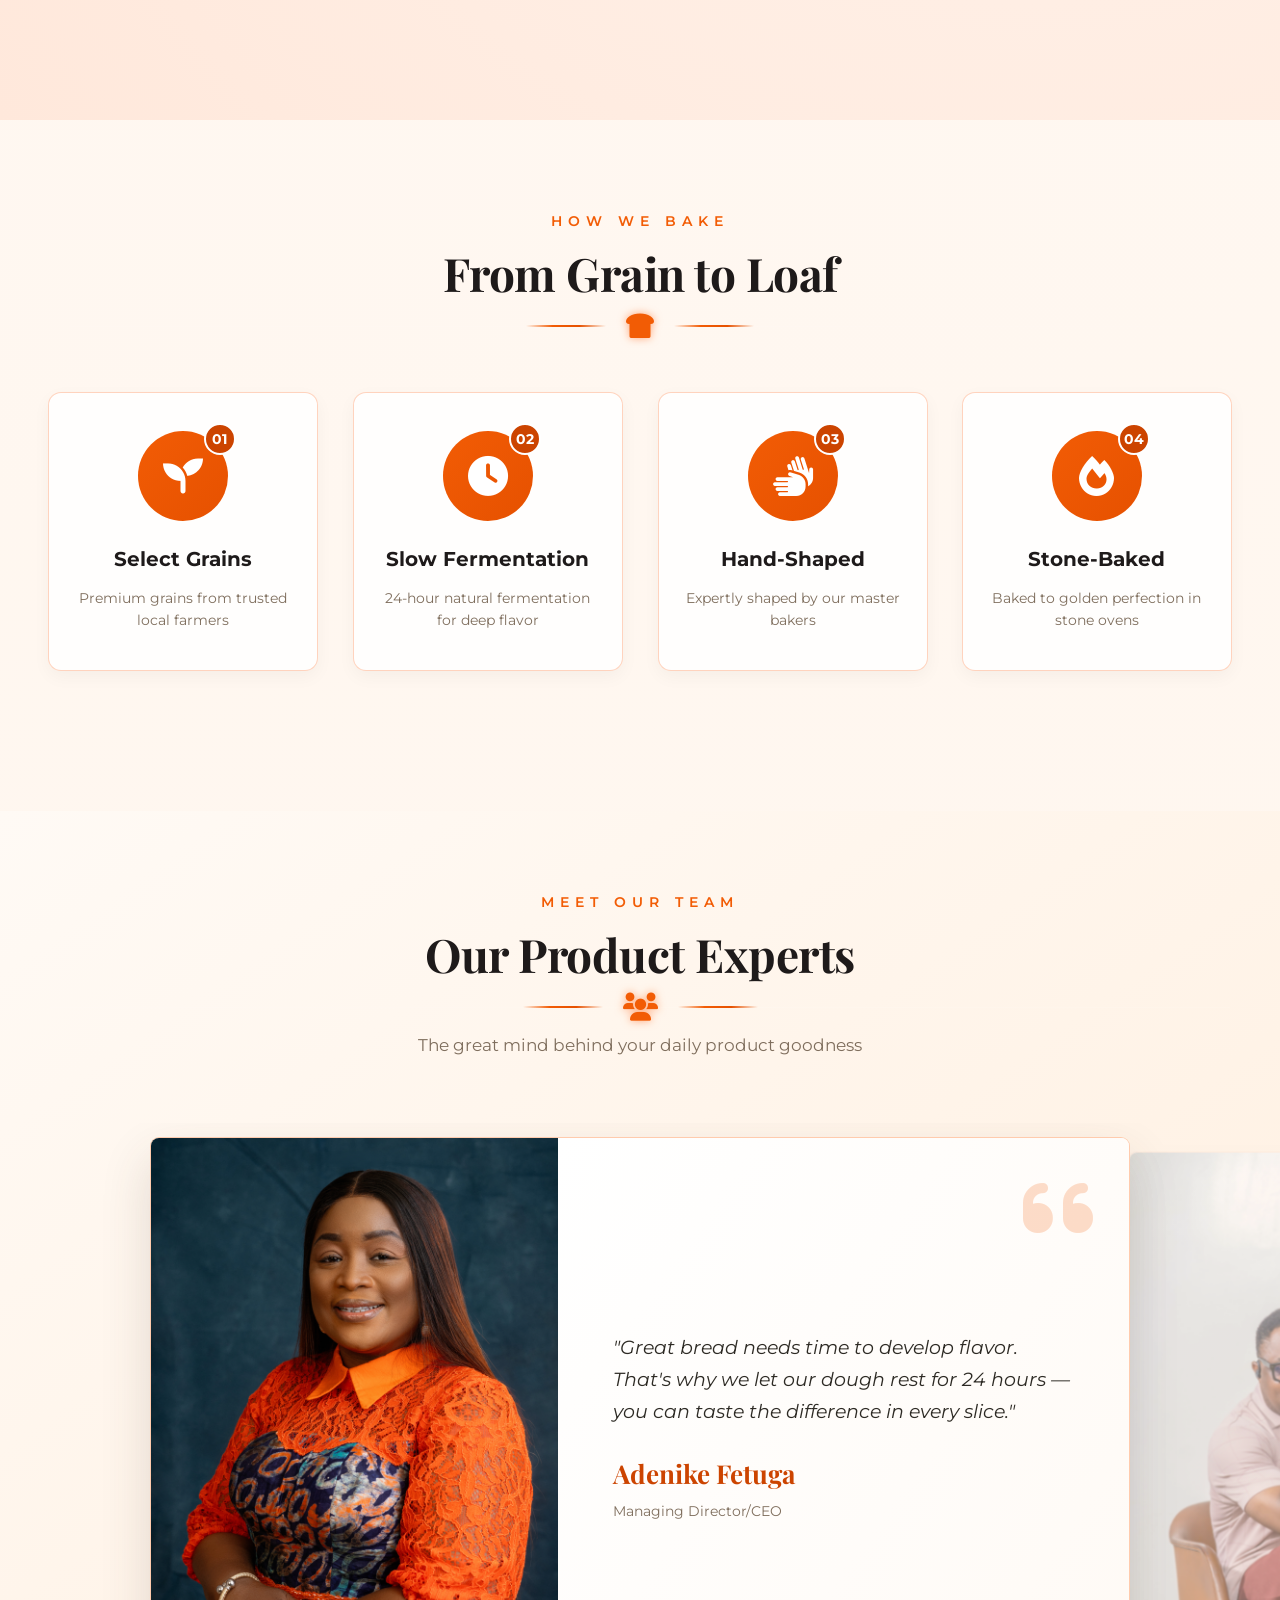
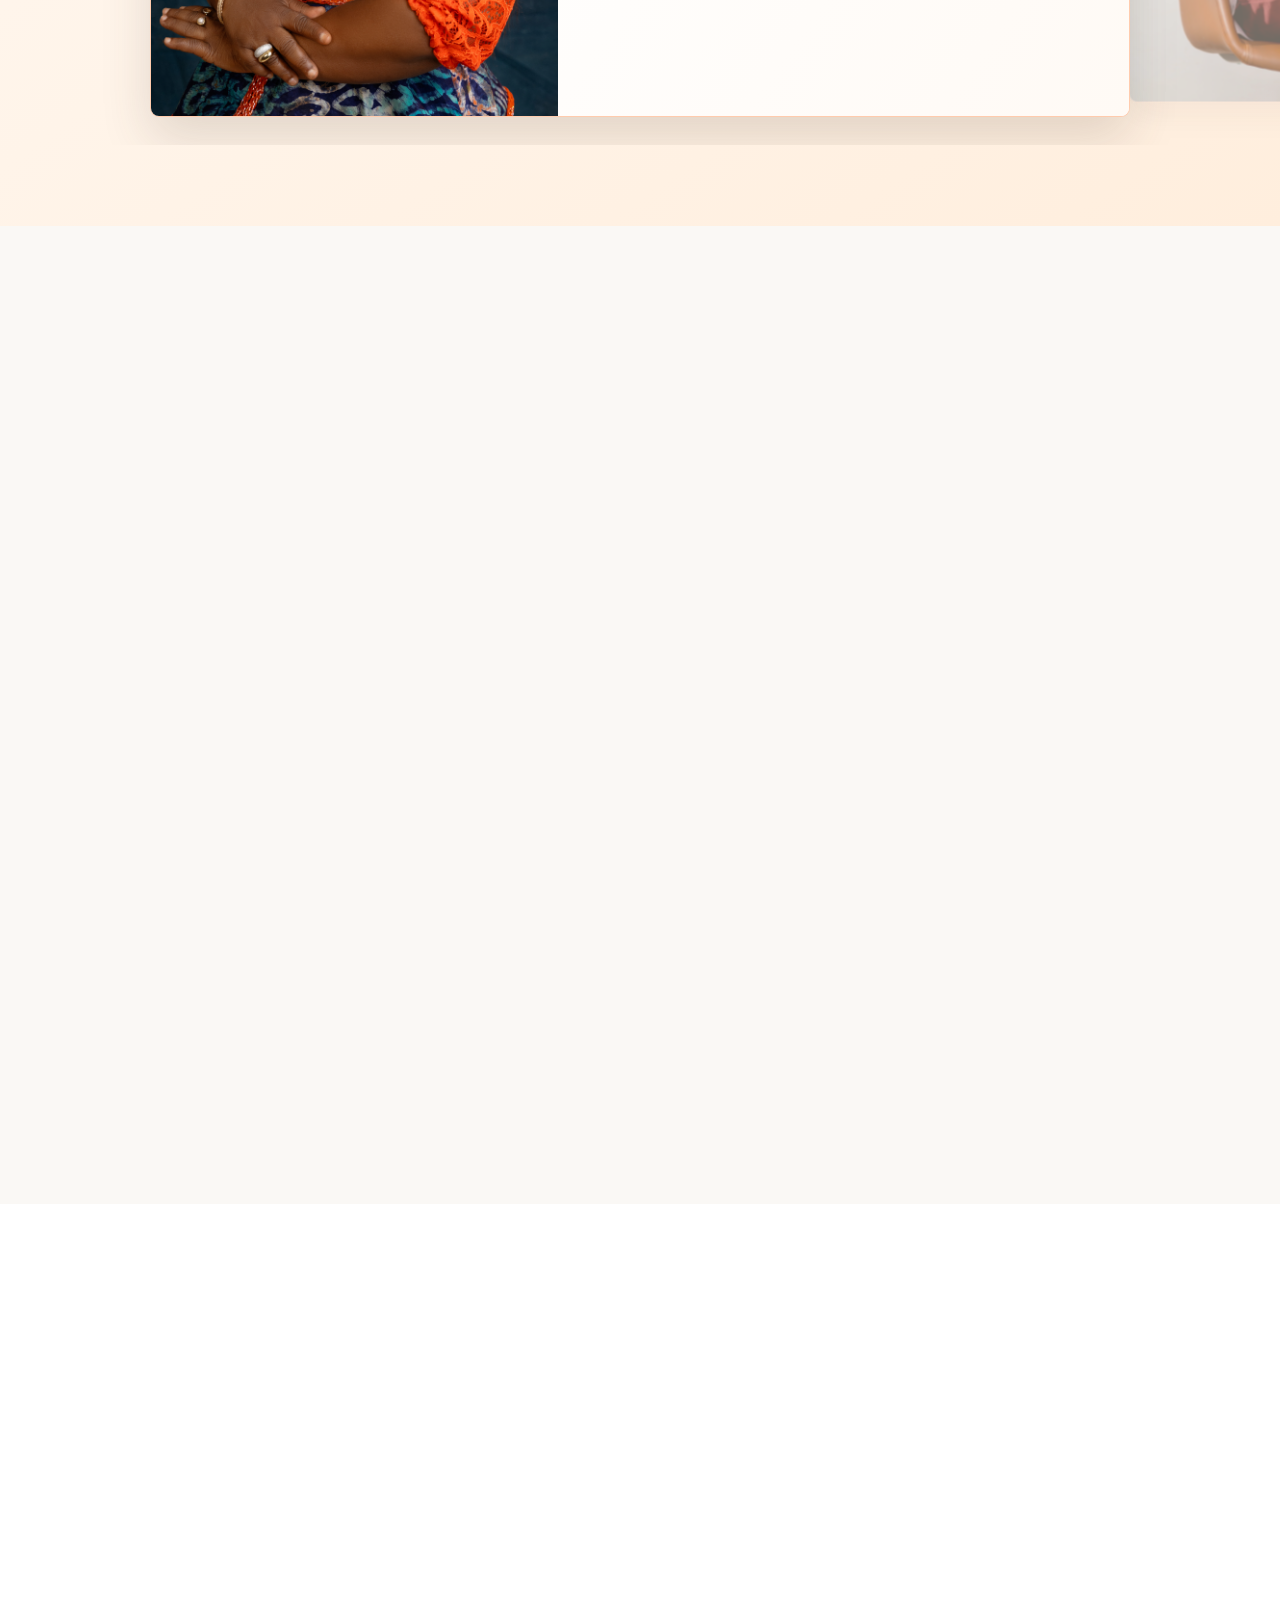
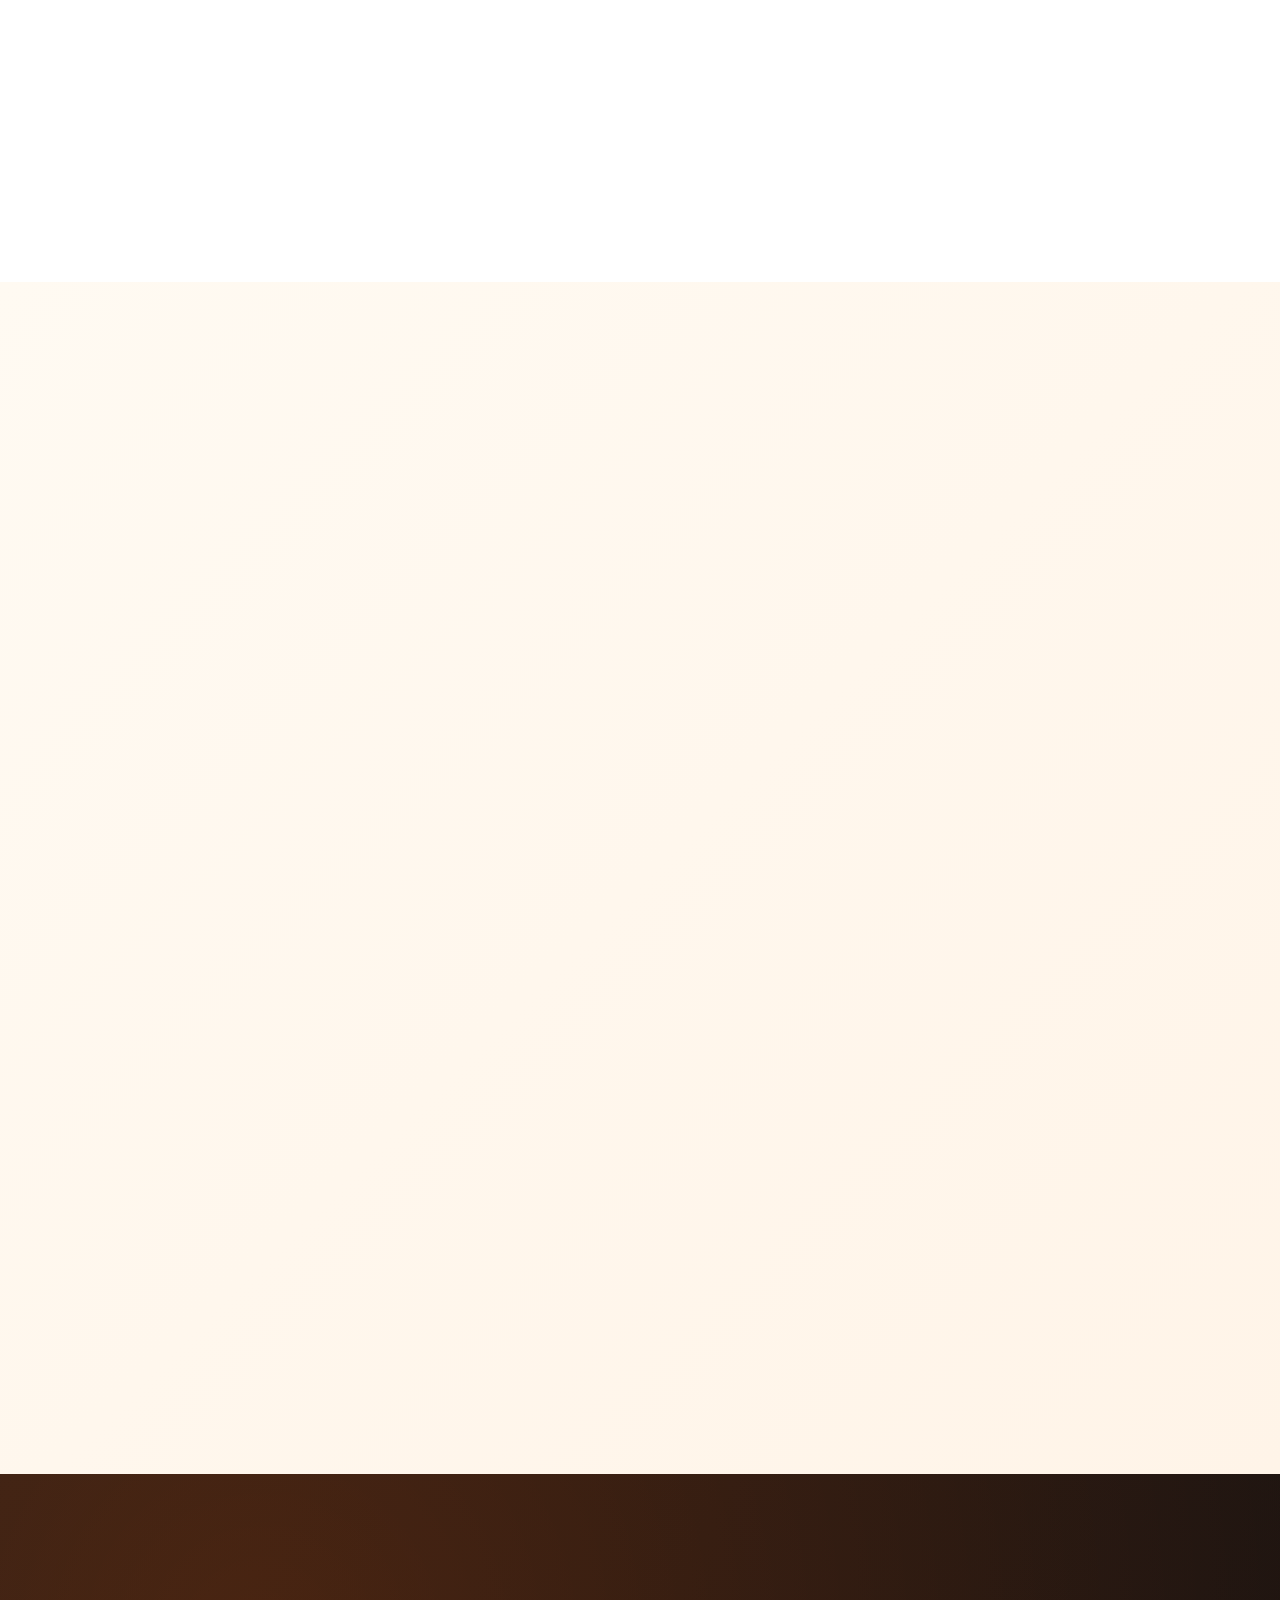
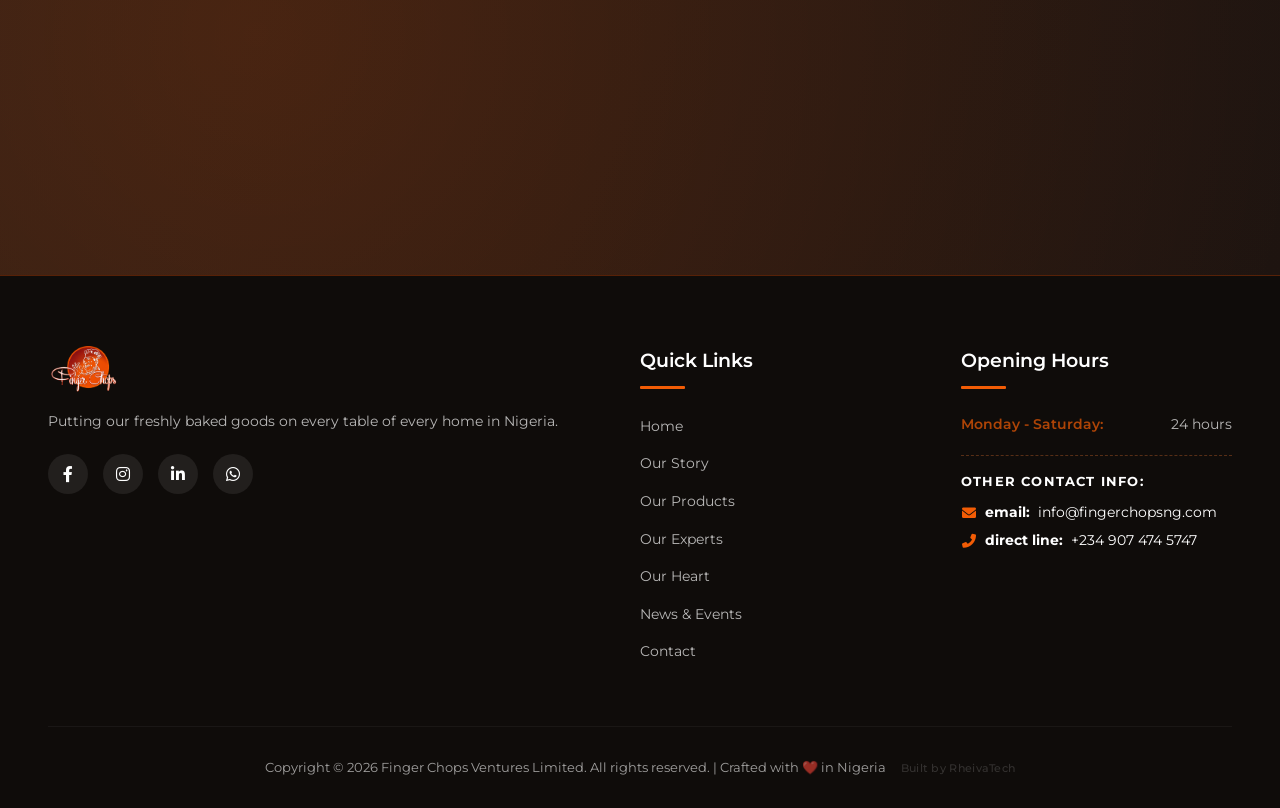
==== commit 2aa3b30c: "Change greeting from 'Hello' to 'Goodbye'" ====
--- a/index.html
+++ b/index.html
@@ -526,7 +526,7 @@
                     </div>
                     <div class="expert-message-card">
                         <div class="expert-image-wrapper">
-                            <img src="experts/christabel_etu.jpg" onerror="this.onerror=null; this.src='bread.jpeg';" alt="Miss. Christabel" class="expert-image">
+                            <img src="experts/christabel_etu.jpeg" onerror="this.onerror=null; this.src='bread.jpeg';" alt="Miss. Christabel" class="expert-image">
                             <div class="expert-social"><a href="#"><i class="fab fa-linkedin-in"></i></a><a href="#"><i class="fab fa-facebook"></i></a></div>
                         </div>
                         <div class="expert-message">
@@ -542,7 +542,7 @@
                     </div>
                     <div class="expert-message-card">
                         <div class="expert-image-wrapper">
-                            <img src="experts/thelma_anene.jpg.jpg" onerror="this.onerror=null; this.src='bread.jpeg';" alt="Miss Anene" class="expert-image">
+                            <img src="experts/thelma_anene.jpg" onerror="this.onerror=null; this.src='bread.jpeg';" alt="Miss Anene" class="expert-image">
                             <div class="expert-social"><a href="#"><i class="fab fa-linkedin-in"></i></a><a href="#"><i class="fab fa-facebook"></i></a></div>
                         </div>
                         <div class="expert-message">
--- a/style.css
+++ b/style.css
@@ -21,8 +21,8 @@
     --shadow-xl: 0 35px 65px rgba(0, 0, 0, 0.16);
     --glass-bg: rgba(255, 250, 245, 0.95);
     --glass-border: rgba(242, 92, 5, 0.28);
-    --transition: all 0.5s cubic-bezier(0.22, 0.98, 0.32, 1);
-    --transition-snap: all 0.3s ease-out;
+    --transition: all 0.28s cubic-bezier(0.16, 1, 0.3, 1);
+    --transition-snap: all 0.2s ease-out;
     --font-heading: 'Playfair Display', serif;
     --font-brand: 'Cinzel', 'Playfair Display', serif; /* CONTROL: Vibrant display font for the brand name */
     --font-body: 'Montserrat', sans-serif;
@@ -202,12 +202,13 @@
     position: absolute;
     bottom: 0;
     left: 0;
-    height: 3px;
+    height: 3.5px;
     width: 0%;
-    background: linear-gradient(90deg, #1b5e20, #2e7d32, #111111);
-    z-index: 1200;
-    transition: width 0.1s cubic-bezier(0.1, 0.9, 0.2, 1);
-    box-shadow: 0 0 10px rgba(0, 0, 0, 0.3);
+    background: linear-gradient(90deg, #1b5e20, #2e7d32, #43a047);
+    z-index: 2000;
+    transition: width 0.05s linear;
+    box-shadow: 0 0 10px rgba(46, 125, 50, 0.7), 0 0 4px rgba(67, 160, 71, 0.5);
+    pointer-events: none;
 }
 
 .header.scrolled {
@@ -1266,7 +1267,7 @@
 
 .experts-carousel-track {
     display: flex;
-    transition: transform 0.6s cubic-bezier(0.25, 1, 0.5, 1);
+    transition: transform 0.38s cubic-bezier(0.16, 1, 0.3, 1);
     width: max-content;
     will-change: transform;
     transform: translate3d(0, 0, 0);
@@ -1287,22 +1288,20 @@
     overflow: hidden;
     box-shadow: 0 15px 35px rgba(74, 60, 49, 0.09);
     border: 1px solid rgba(255, 126, 51, 0.2);
-    transition: transform 0.5s cubic-bezier(0.25, 1, 0.5, 1), opacity 0.5s ease, filter 0.4s ease, box-shadow 0.5s ease, border-color 0.4s ease, min-height 0.3s ease;
-    opacity: 0.5;
-    transform: scale(0.93) scaleY(0.86);
+    transition: transform 0.35s cubic-bezier(0.16, 1, 0.3, 1), opacity 0.35s ease, box-shadow 0.35s ease, border-color 0.3s ease;
+    opacity: 0.55;
+    transform: scale(0.95) translateZ(0);
     transform-origin: center center;
-    filter: blur(2.5px);
     user-select: none;
     cursor: pointer;
     position: relative;
     z-index: 1;
-    will-change: transform, opacity, filter;
+    will-change: transform, opacity;
 }
 
 .expert-message-card.active-slide {
     opacity: 1 !important;
-    transform: scale(1) scaleY(1) !important;
-    filter: blur(0) !important;
+    transform: scale(1) translateZ(0) !important;
     box-shadow: 0 22px 50px rgba(74, 60, 49, 0.16);
     border-color: rgba(255, 126, 51, 0.4);
     z-index: 5;
@@ -1328,7 +1327,7 @@
     border-radius: 9999px !important;
     box-shadow: 0 4px 14px rgba(0, 0, 0, 0.28) !important;
     pointer-events: auto;
-    transition: left 0.4s ease, top 0.4s ease;
+    transition: left 0.3s ease, top 0.3s ease;
 }
 
 .experts-top-dots .dot {
@@ -1337,10 +1336,25 @@
     border-radius: 9999px !important;
     background: rgba(255, 255, 255, 0.45) !important;
     cursor: pointer;
-    transition: width 0.35s cubic-bezier(0.25, 1, 0.5, 1), background-color 0.3s ease, box-shadow 0.3s ease;
+    transition: width 0.28s cubic-bezier(0.16, 1, 0.3, 1), background-color 0.25s ease, box-shadow 0.25s ease, opacity 0.25s ease;
     display: inline-block;
     border: none !important;
     transform: none !important;
+    flex-shrink: 0;
+}
+
+.experts-top-dots .dot.is-dot {
+    width: 4px !important;
+    height: 4px !important;
+    border-radius: 50% !important;
+    background: rgba(255, 255, 255, 0.42) !important;
+}
+
+.experts-top-dots .dot.is-capsule {
+    width: 6px !important;
+    height: 4px !important;
+    border-radius: 9999px !important;
+    background: rgba(255, 255, 255, 0.52) !important;
 }
 
 .experts-top-dots .dot:hover {
@@ -1353,6 +1367,7 @@
     background: #ffffff !important;
     border-radius: 9999px !important;
     box-shadow: 0 0 10px rgba(255, 255, 255, 0.95), 0 0 4px rgba(255, 255, 255, 0.8) !important;
+    opacity: 1 !important;
     transform: none !important;
 }
 
@@ -3605,21 +3620,12 @@
     }
 }
 
-/* ===== ANIMATIONS ===== */
-@keyframes fadeInUp {
-    from {
-        opacity: 0;
-        transform: translateY(30px);
-    }
-
-    to {
-        opacity: 1;
-        transform: translateY(0);
-    }
-}
-
-section {
-    animation: fadeInUp 0.7s ease forwards;
+/* ===== ANIMATION PERFORMANCE OPTIMIZATION ===== */
+[data-aos] {
+    will-change: transform, opacity;
+    backface-visibility: hidden;
+    -webkit-backface-visibility: hidden;
+    transform: translateZ(0);
 }
 
 /* ===== OUR HEART & OUTREACH ===== */
@@ -4245,10 +4251,25 @@
     border-radius: 9999px !important;
     background: rgba(255, 255, 255, 0.45) !important;
     cursor: pointer;
-    transition: width 0.35s cubic-bezier(0.25, 1, 0.5, 1), background-color 0.3s ease, box-shadow 0.3s ease;
+    transition: width 0.28s cubic-bezier(0.16, 1, 0.3, 1), background-color 0.25s ease, box-shadow 0.25s ease, opacity 0.25s ease;
     display: inline-block;
     border: none !important;
     transform: none !important;
+    flex-shrink: 0;
+}
+
+.blog-modal-top-dots .dot.is-dot {
+    width: 4px !important;
+    height: 4px !important;
+    border-radius: 50% !important;
+    background: rgba(255, 255, 255, 0.42) !important;
+}
+
+.blog-modal-top-dots .dot.is-capsule {
+    width: 6px !important;
+    height: 4px !important;
+    border-radius: 9999px !important;
+    background: rgba(255, 255, 255, 0.52) !important;
 }
 
 .blog-modal-top-dots .dot:hover {
@@ -4261,6 +4282,7 @@
     background: #ffffff !important;
     border-radius: 9999px !important;
     box-shadow: 0 0 10px rgba(255, 255, 255, 0.95), 0 0 4px rgba(255, 255, 255, 0.8) !important;
+    opacity: 1 !important;
     transform: none !important;
 }
 
@@ -4359,7 +4381,7 @@
 .events-page-hero {
     padding: 140px 20px 70px;
     /* Hero background image placeholder: Uses image with rich dark overlay. Replace 'bread.jpeg' with chosen banner image */
-    background: linear-gradient(180deg, rgba(20, 14, 10, 0.82) 0%, rgba(13, 8, 5, 0.92) 100%), url('experts/wheat.jpeg') center/cover no-repeat;
+    background: linear-gradient(180deg, rgba(20, 14, 10, 0.82) 0%, rgba(13, 8, 5, 0.92) 100%), url('bread.jpeg') center/cover no-repeat;
     position: relative;
     overflow: hidden;
     color: #ffffff;
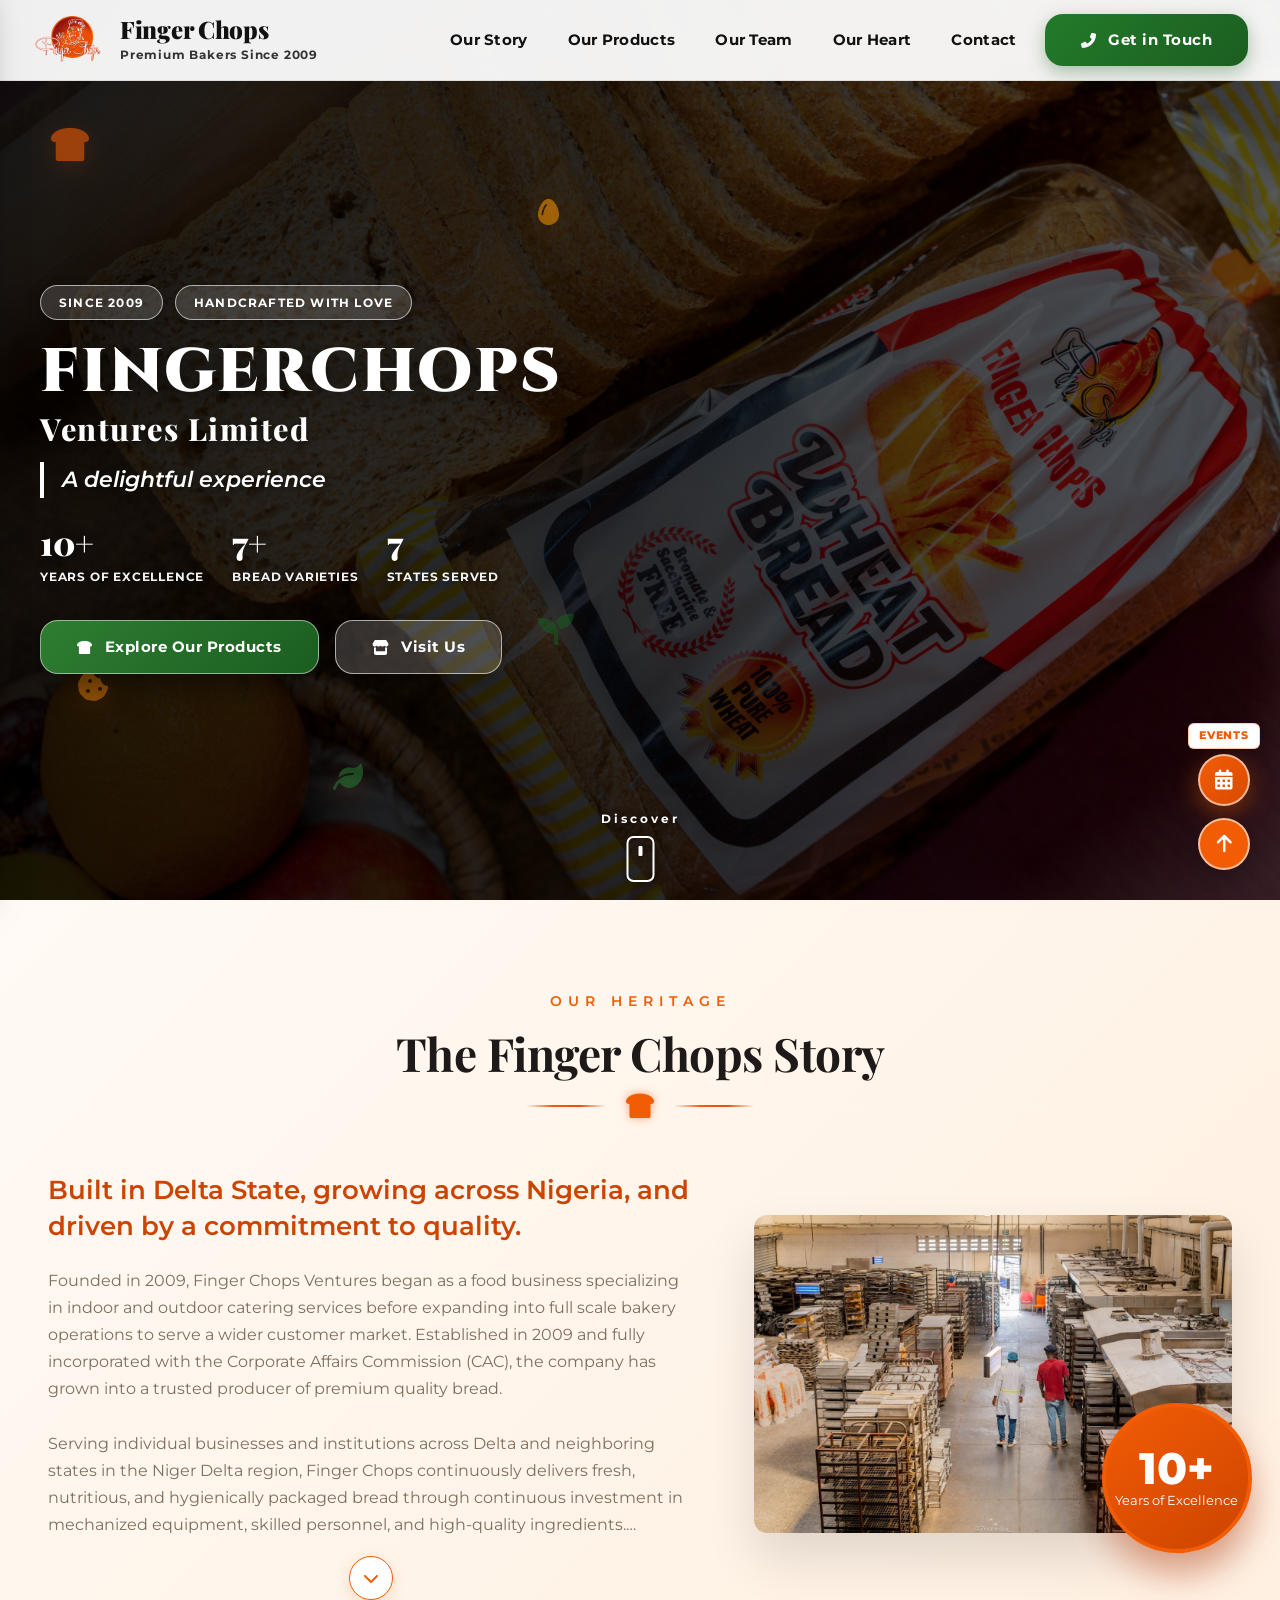
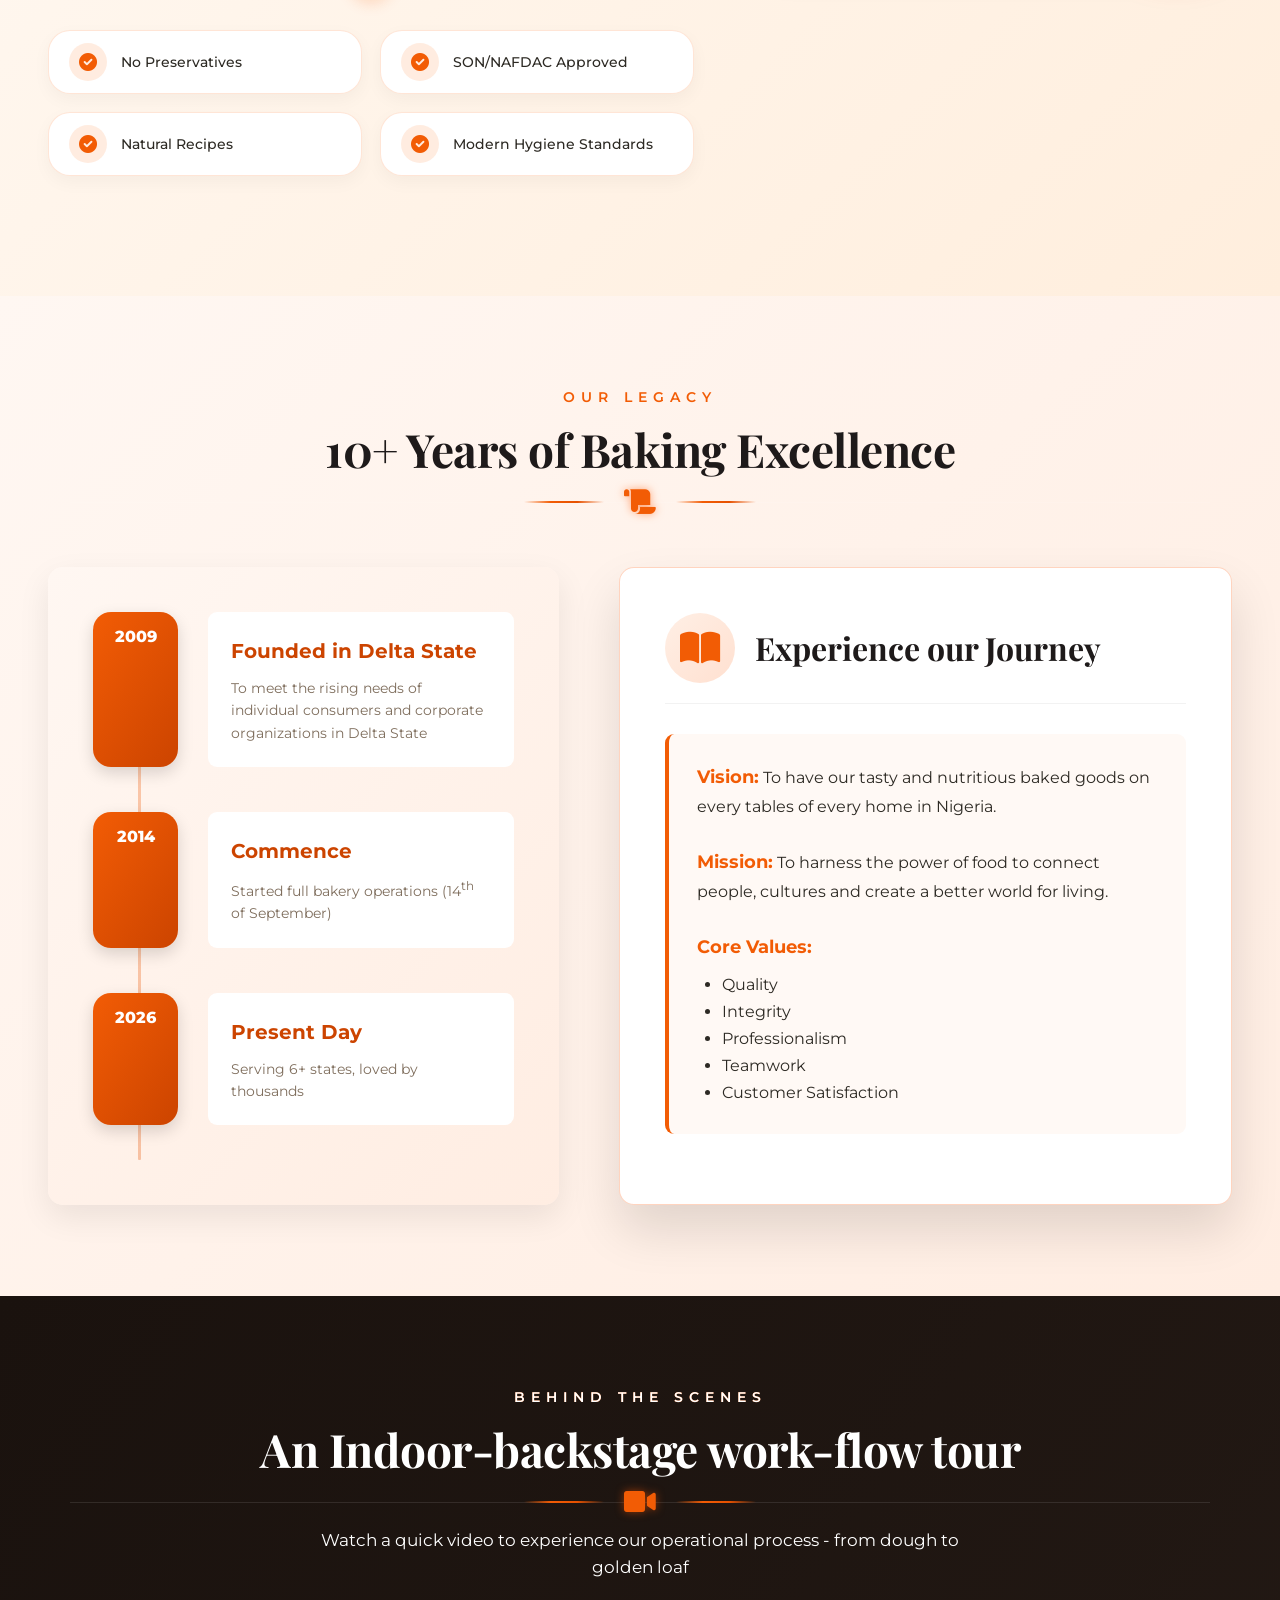
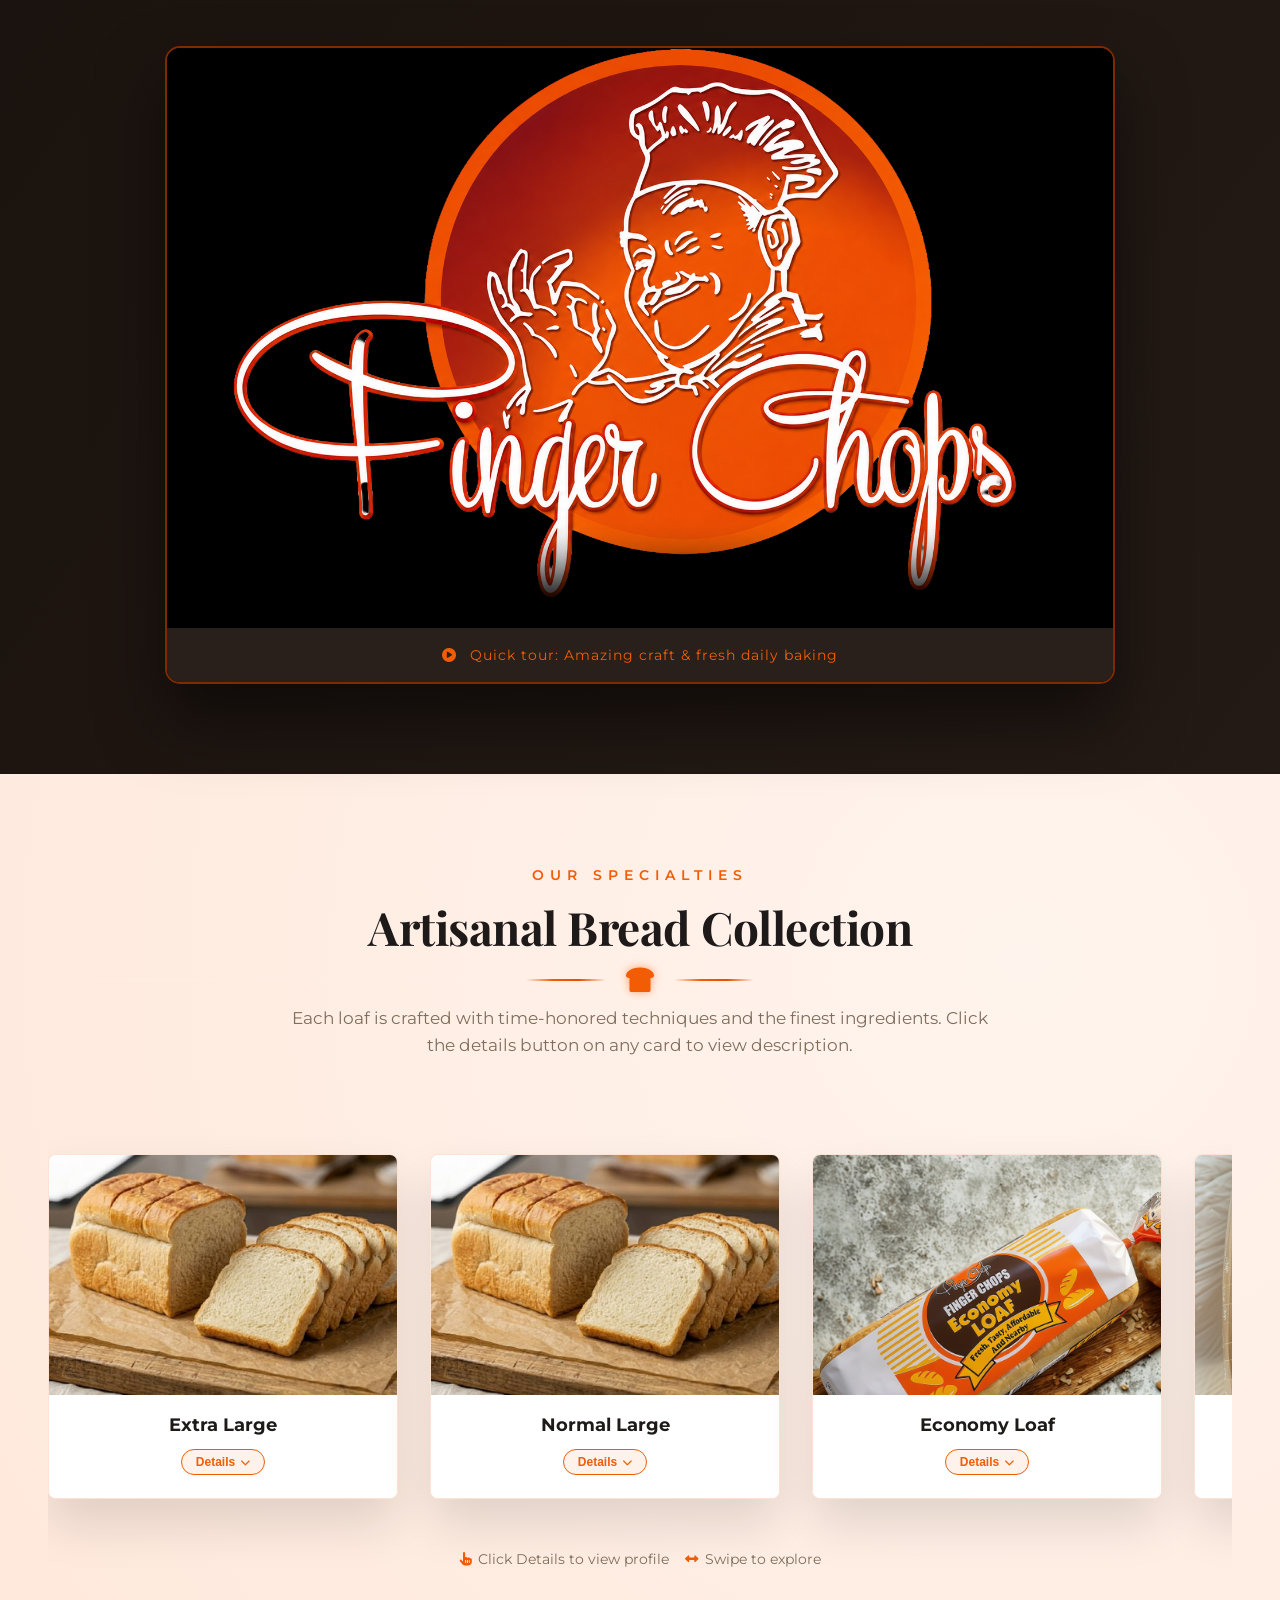
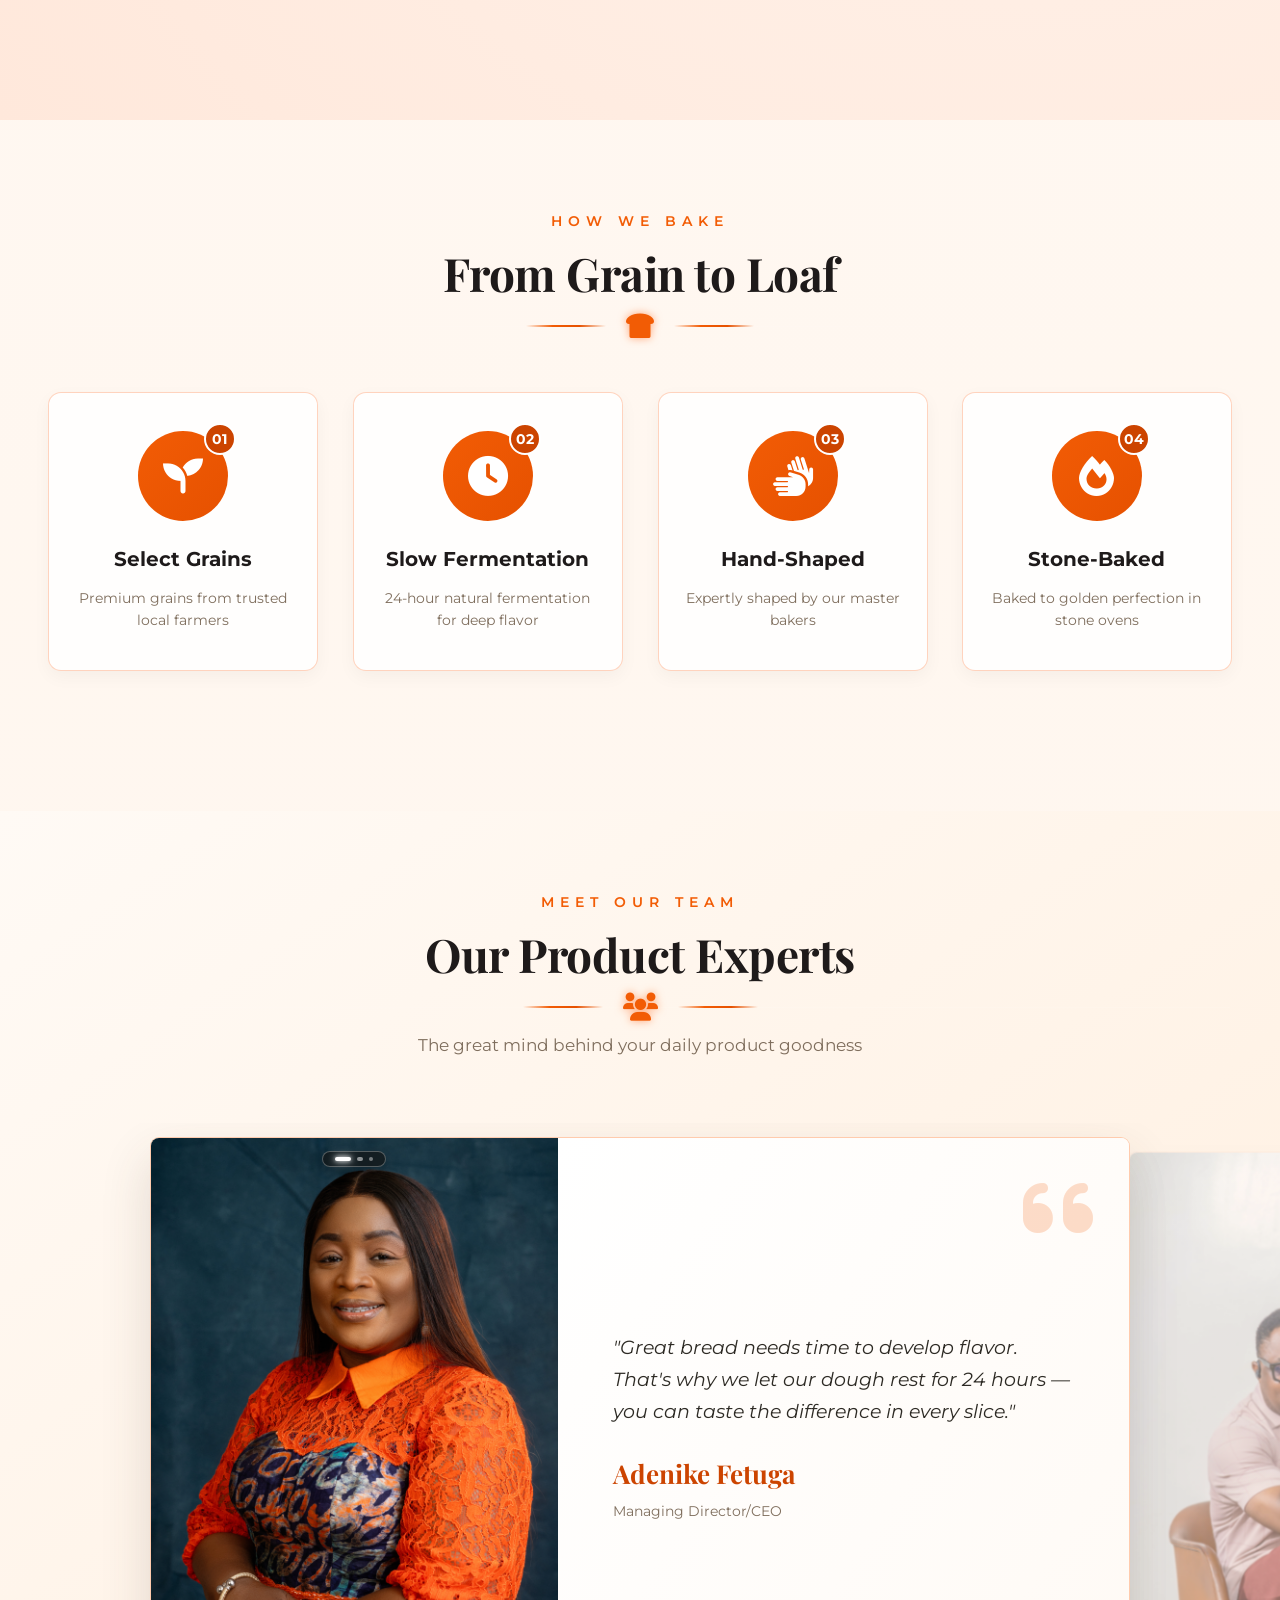
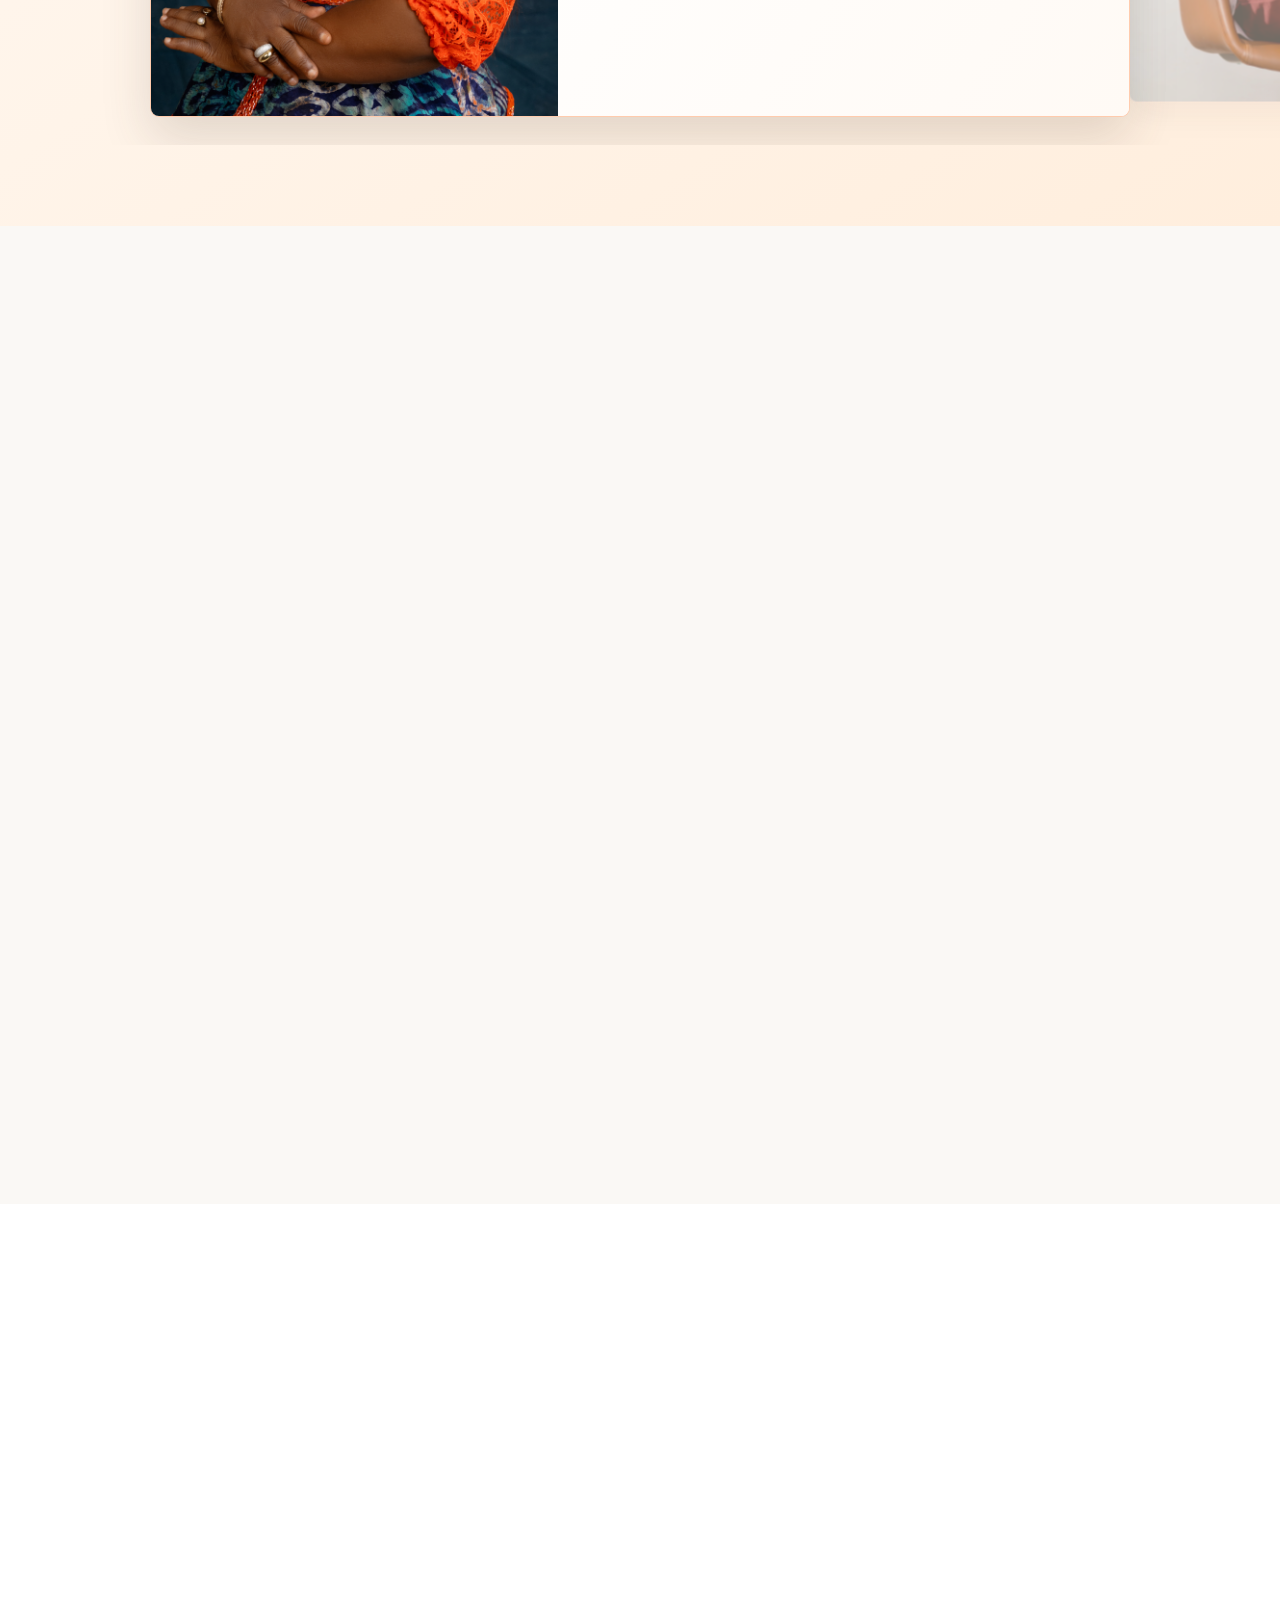
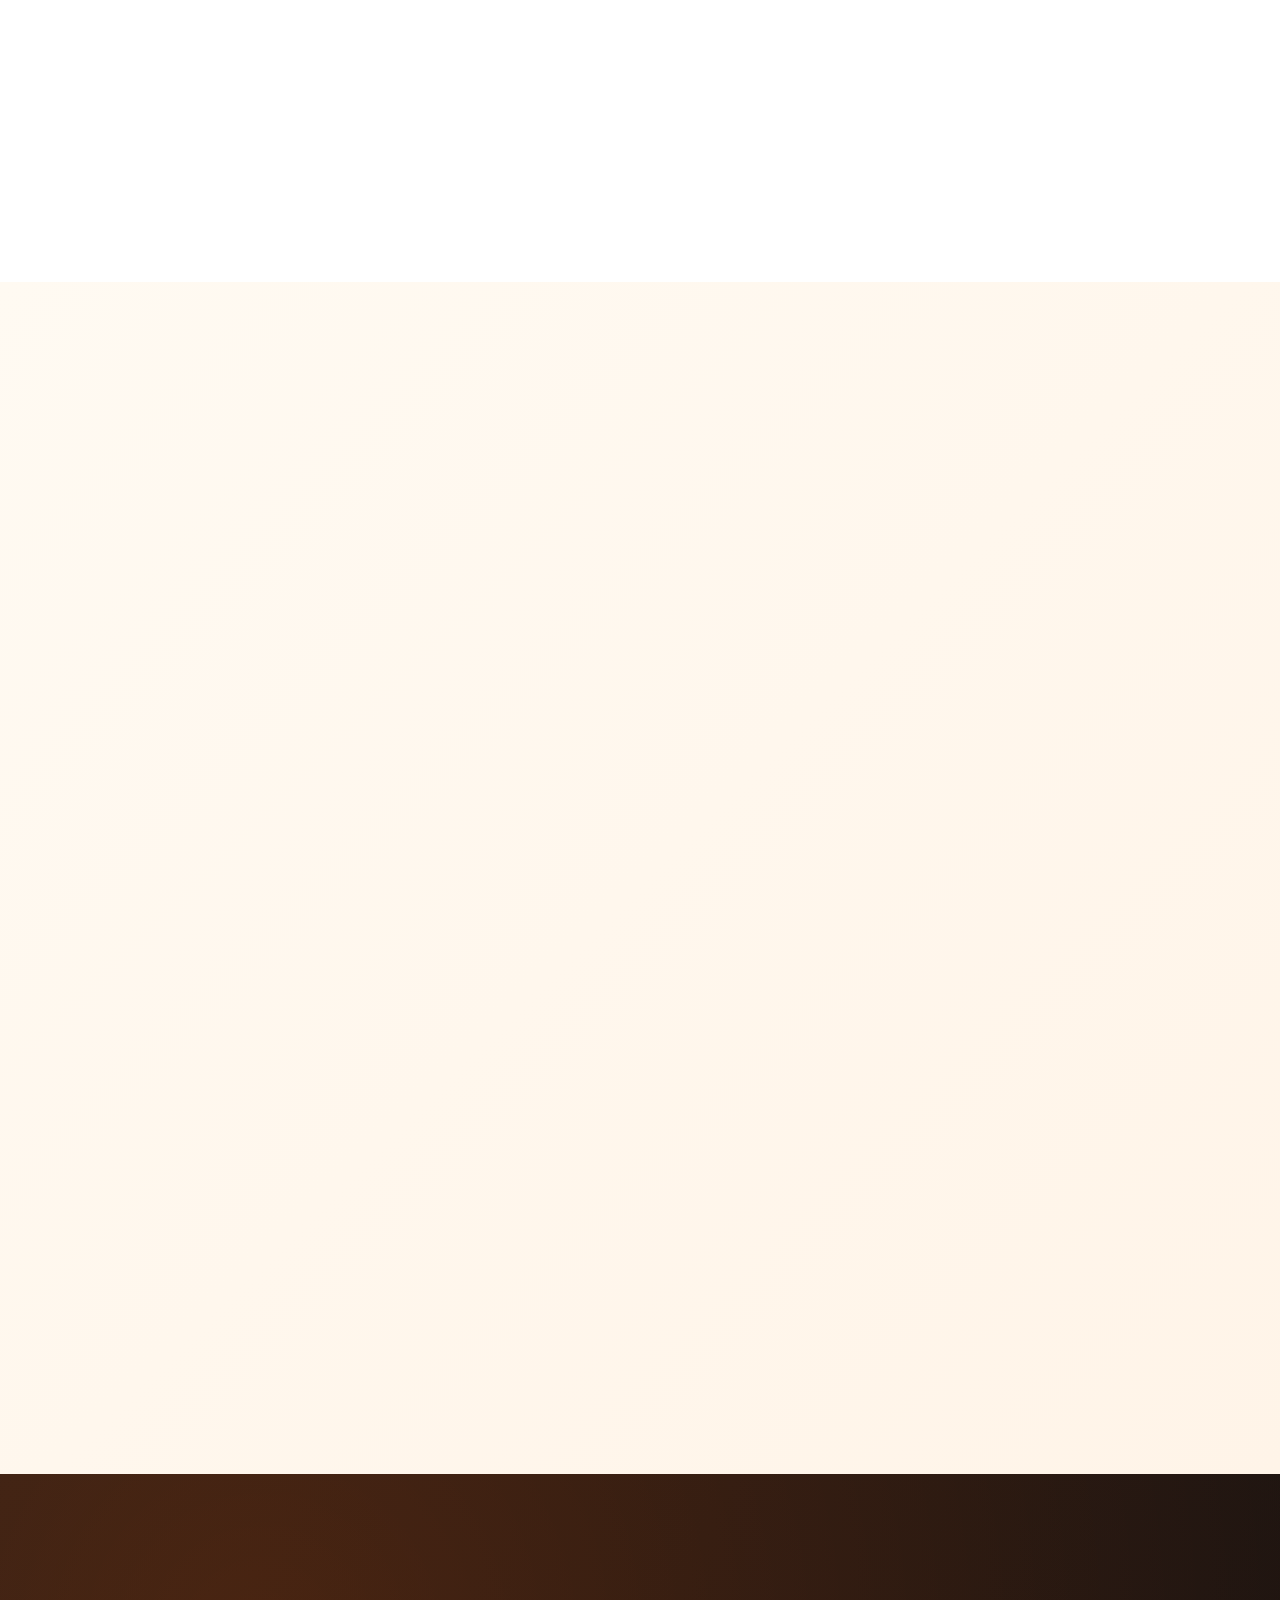
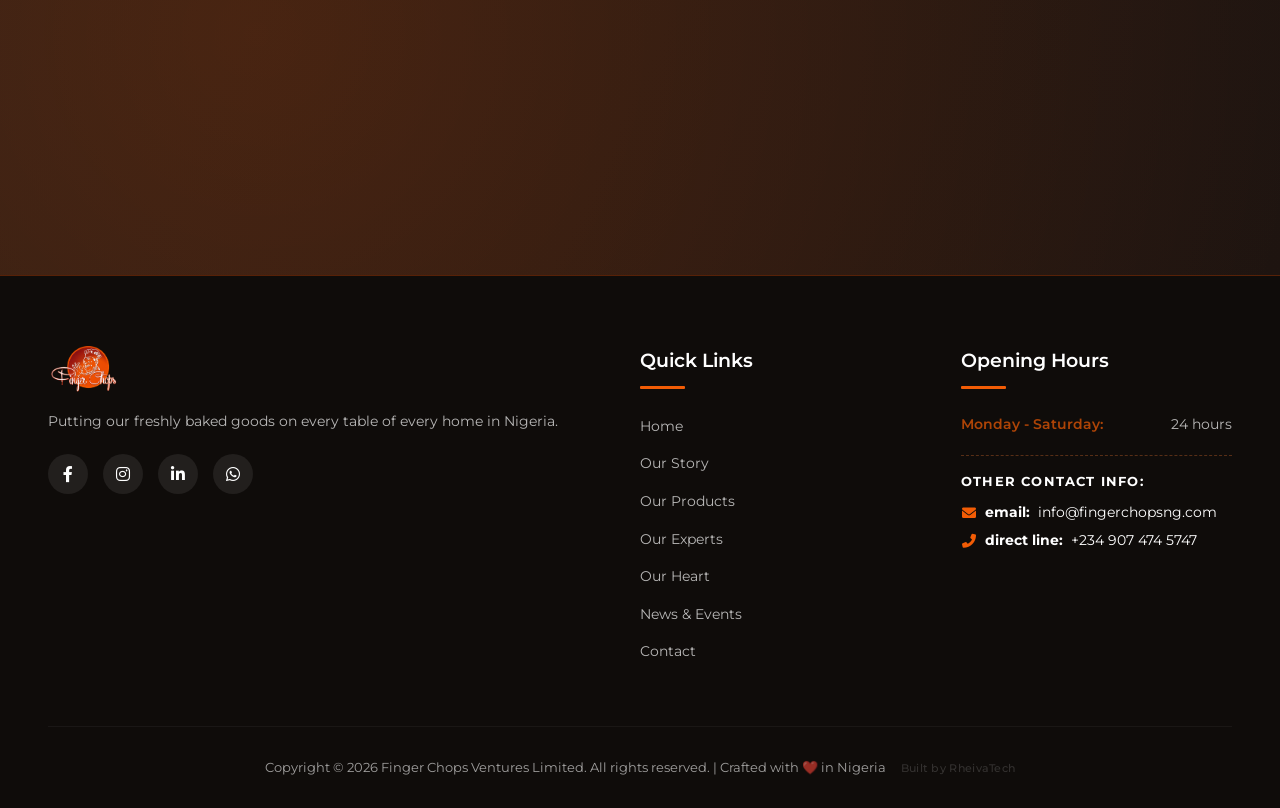
==== commit d544b904: "Update index.html" ====
--- a/index.html
+++ b/index.html
@@ -455,6 +455,7 @@
             </div>
 
             <!-- EXPANDED STAGE FOR PEEK DESIGN: Utilizing the extreme ends of the page while keeping the active card perfectly centered -->
+            <!-- I personally changed the extentions to the url where the images really live -->
             <div class="experts-carousel-stage" id="expertsStage" data-aos="fade-up">
                 <!-- Capsule indicator at top center of image -->
                 <div class="experts-top-dots" id="expertsDots" role="tablist" aria-label="Team member slide navigation"></div>
@@ -894,7 +895,10 @@
 
     <script src="https://unpkg.com/aos@2.3.1/dist/aos.js"></script>
     <script>
-        AOS.init({ duration: 420, once: true, offset: 60, easing: 'ease-out-cubic' });
+        AOS.init({ duration: 550, once: false, offset: 60, easing: 'ease-out-cubic', mirror: false });
+        window.addEventListener('load', function() {
+            if (typeof AOS !== 'undefined') AOS.refresh();
+        });
 
         const header = document.getElementById('header');
         const scrollProgressLine = document.getElementById('scrollProgressLine');
@@ -1933,7 +1937,8 @@
                     preloader.classList.add('hide'); // existing CSS handles fade
                     setTimeout(() => {
                         if (preloader && preloader.parentNode) preloader.parentNode.removeChild(preloader);
-                    }, 700);
+                        if (typeof AOS !== 'undefined') AOS.refresh();
+                    }, 400);
                 } catch (err) {
                     console.error('Preloader hide error:', err);
                 }
--- a/style.css
+++ b/style.css
@@ -4380,8 +4380,8 @@
 /* ===== DEDICATED EVENTS PAGE HERO ===== */
 .events-page-hero {
     padding: 140px 20px 70px;
-    /* Hero background image placeholder: Uses image with rich dark overlay. Replace 'bread.jpeg' with chosen banner image */
-    background: linear-gradient(180deg, rgba(20, 14, 10, 0.82) 0%, rgba(13, 8, 5, 0.92) 100%), url('bread.jpeg') center/cover no-repeat;
+    /* Hero background image placeholder: Uses image with rich dark overlay. I replaced 'bread.jpeg' with wheat.jpeg */
+    background: linear-gradient(180deg, rgba(20, 14, 10, 0.82) 0%, rgba(13, 8, 5, 0.92) 100%), url('wheat.jpeg') center/cover no-repeat;
     position: relative;
     overflow: hidden;
     color: #ffffff;
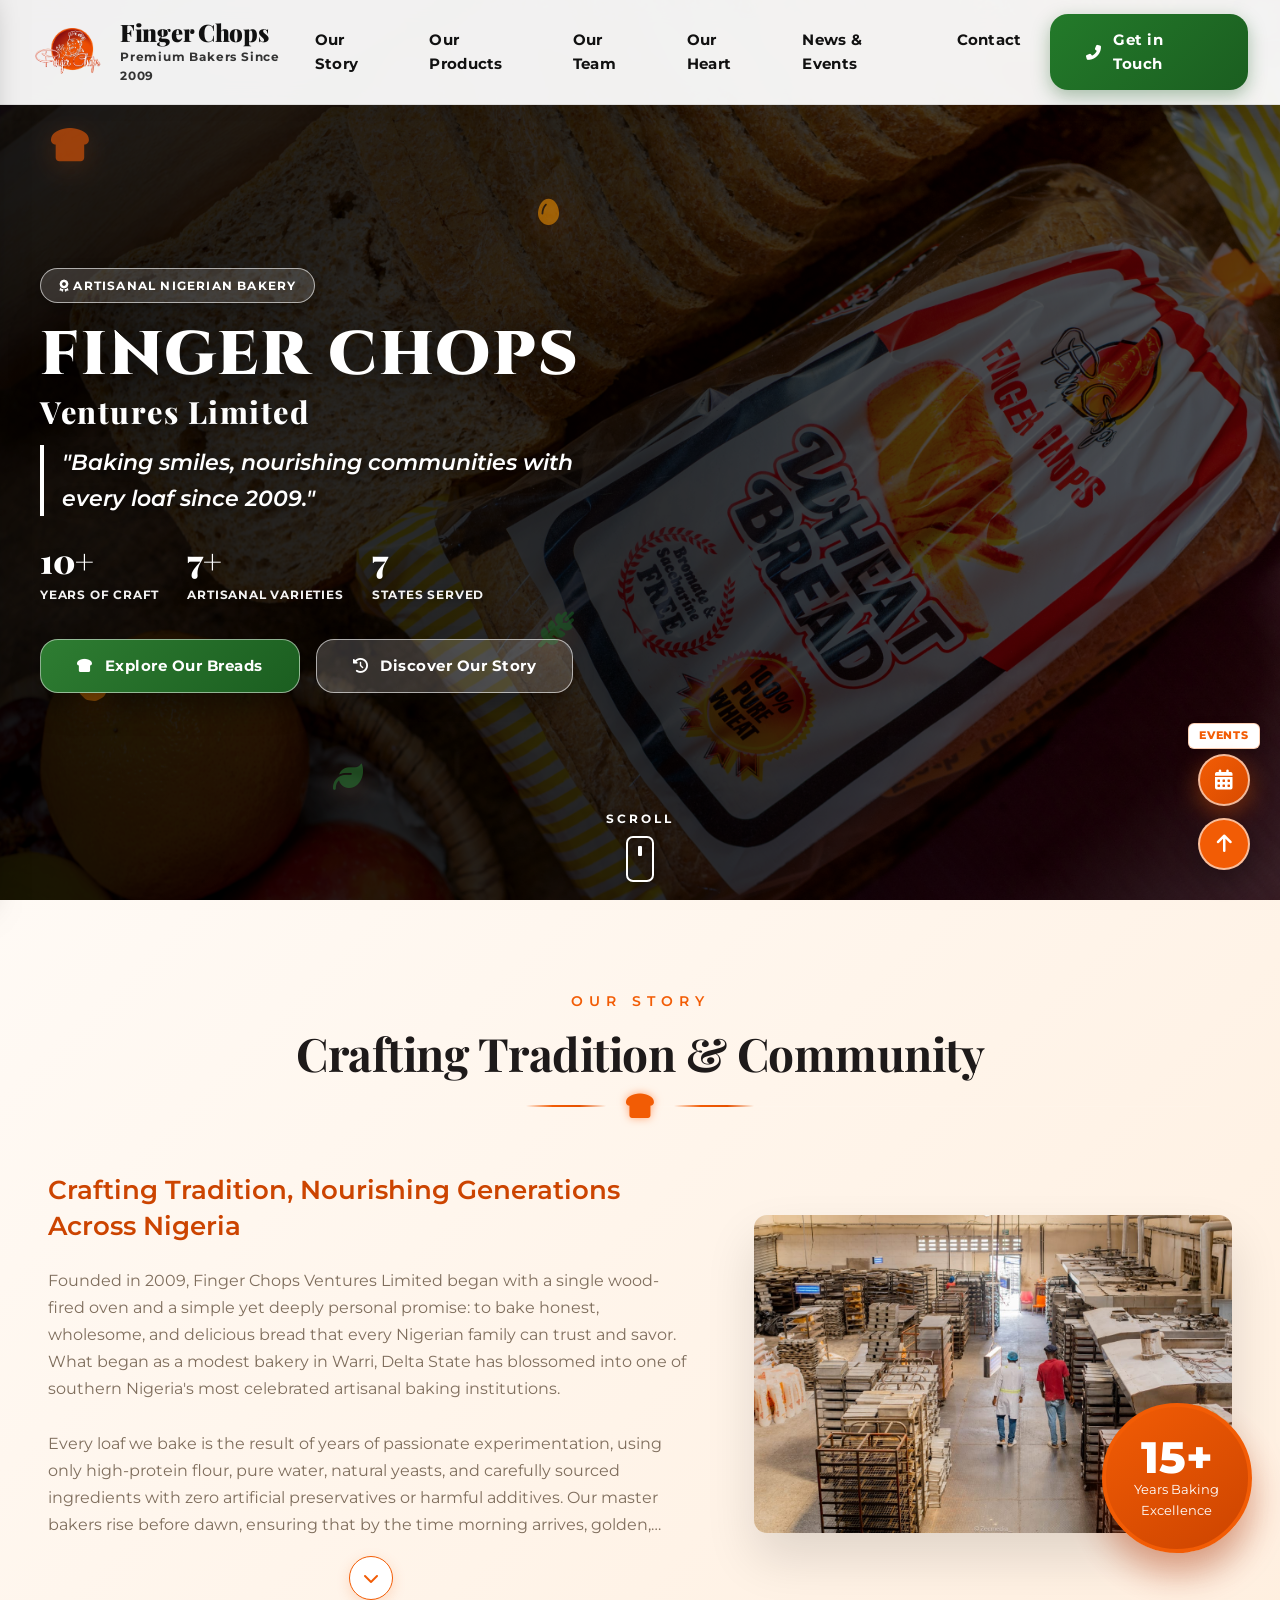
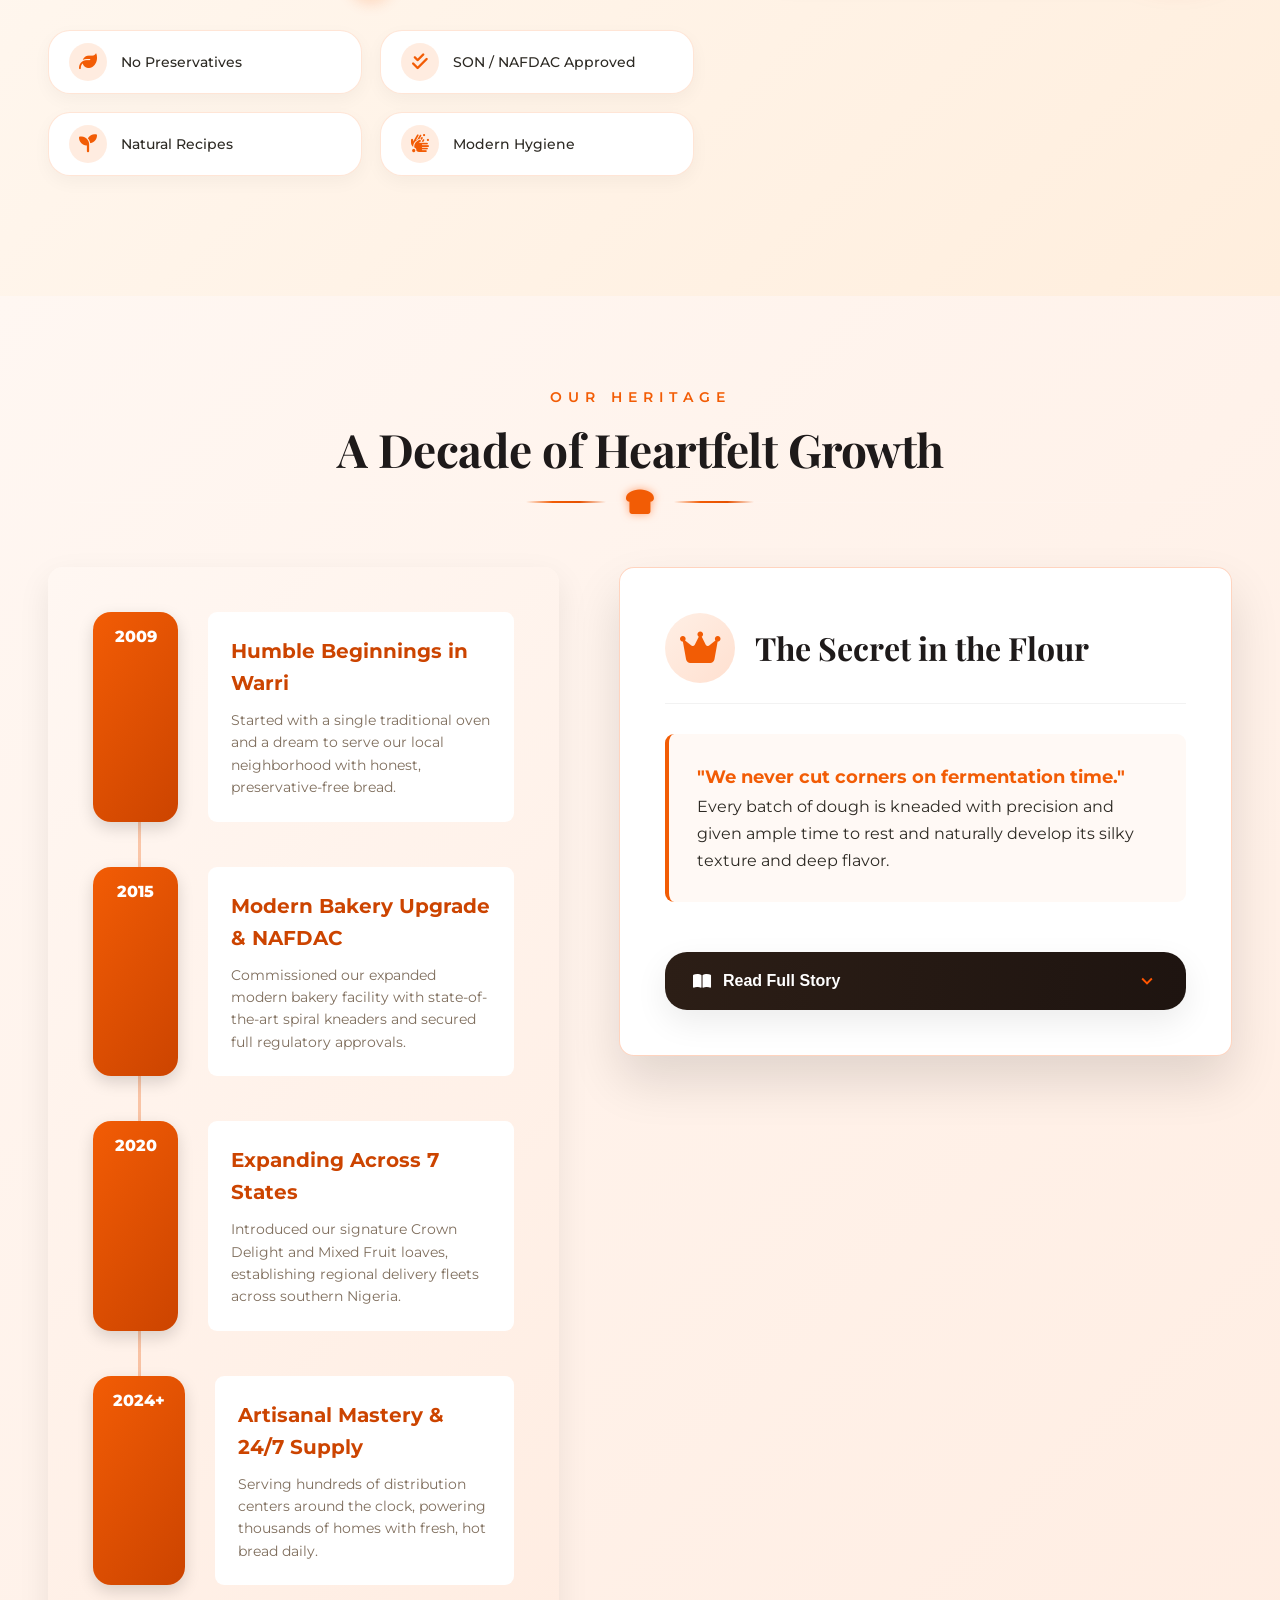
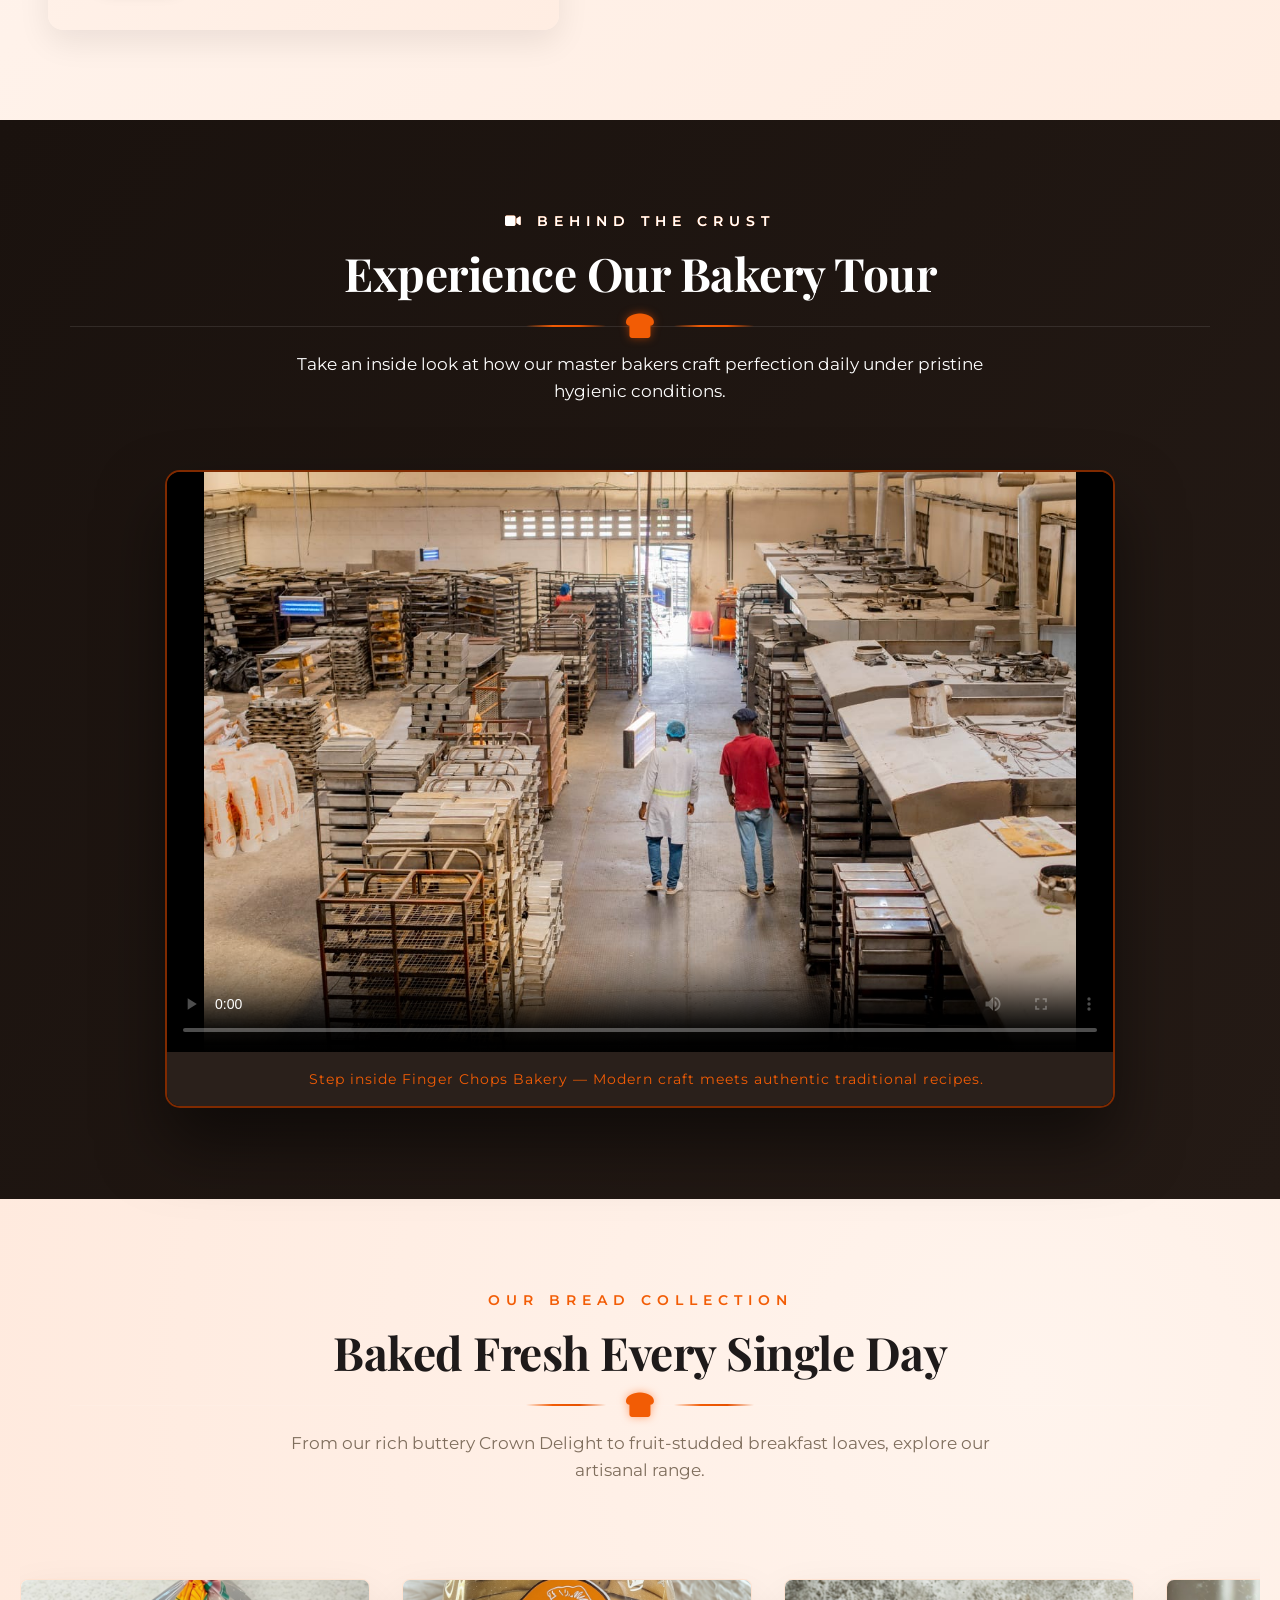
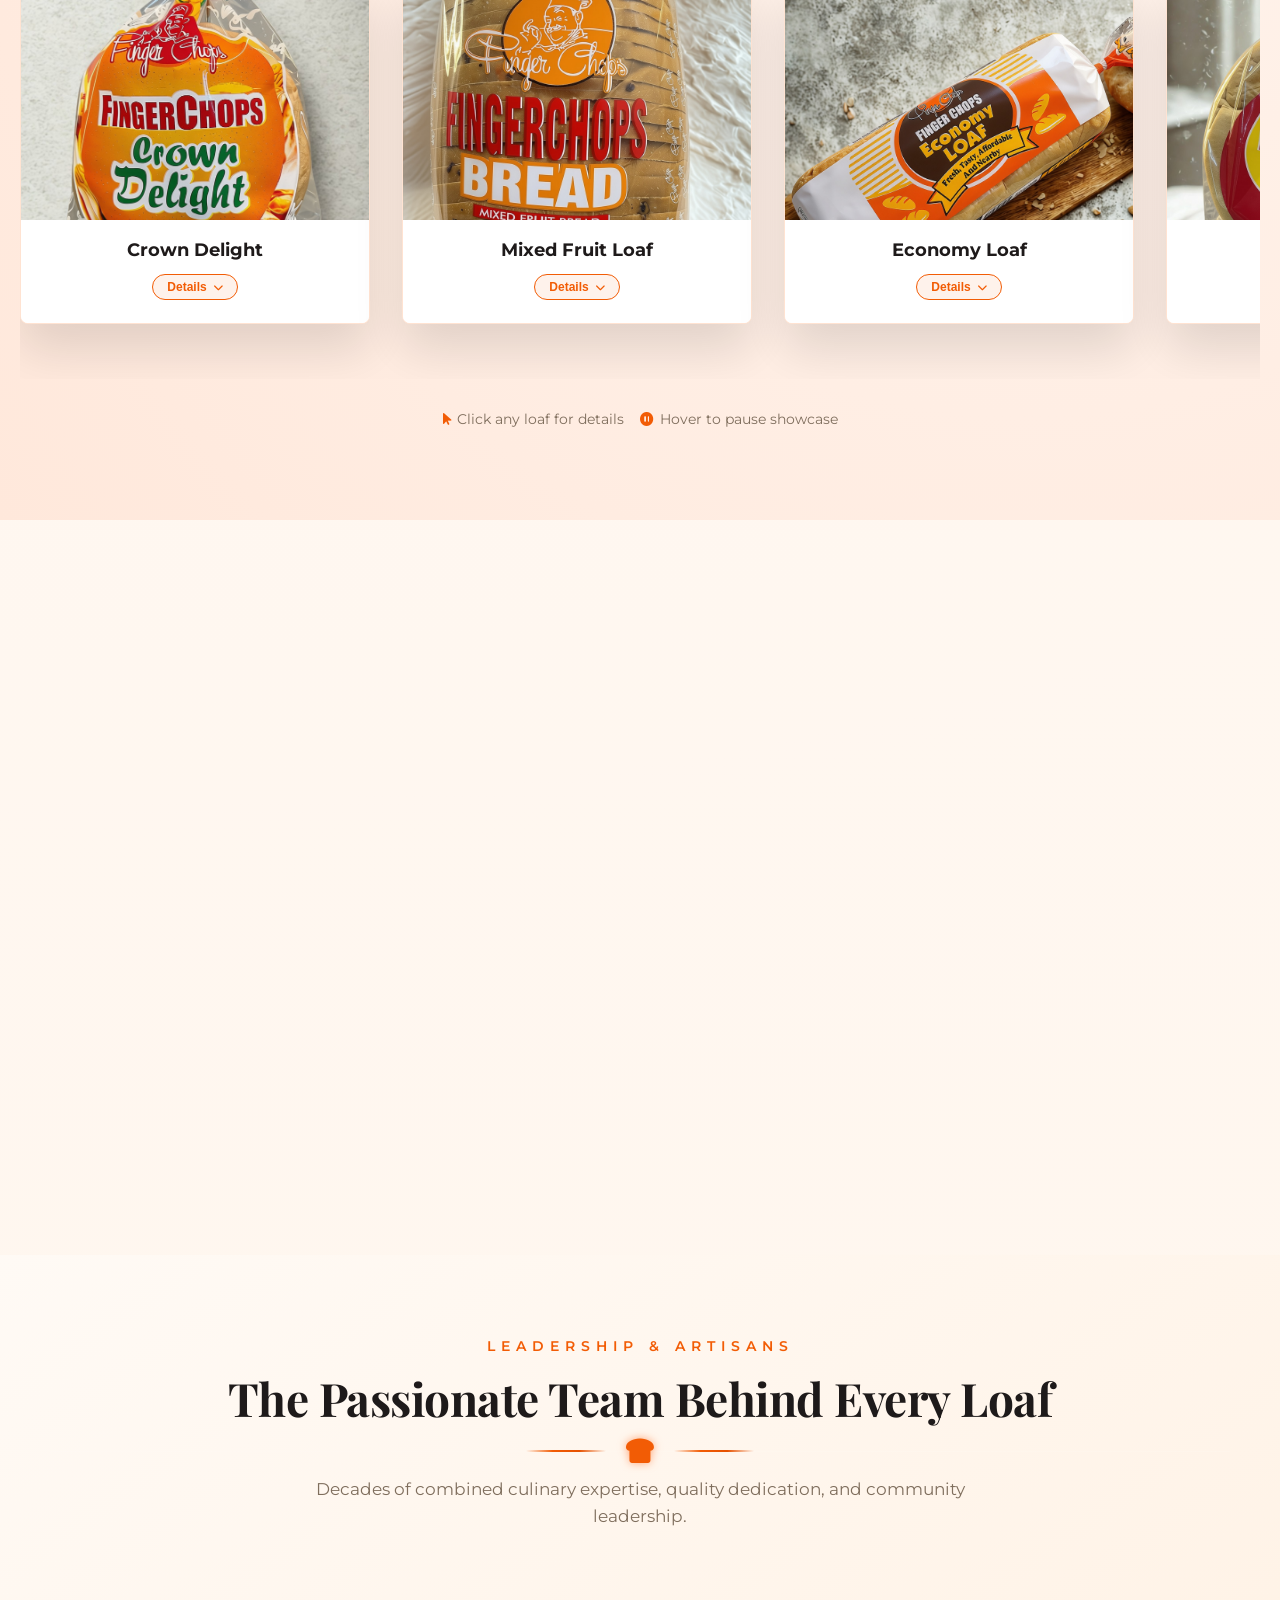
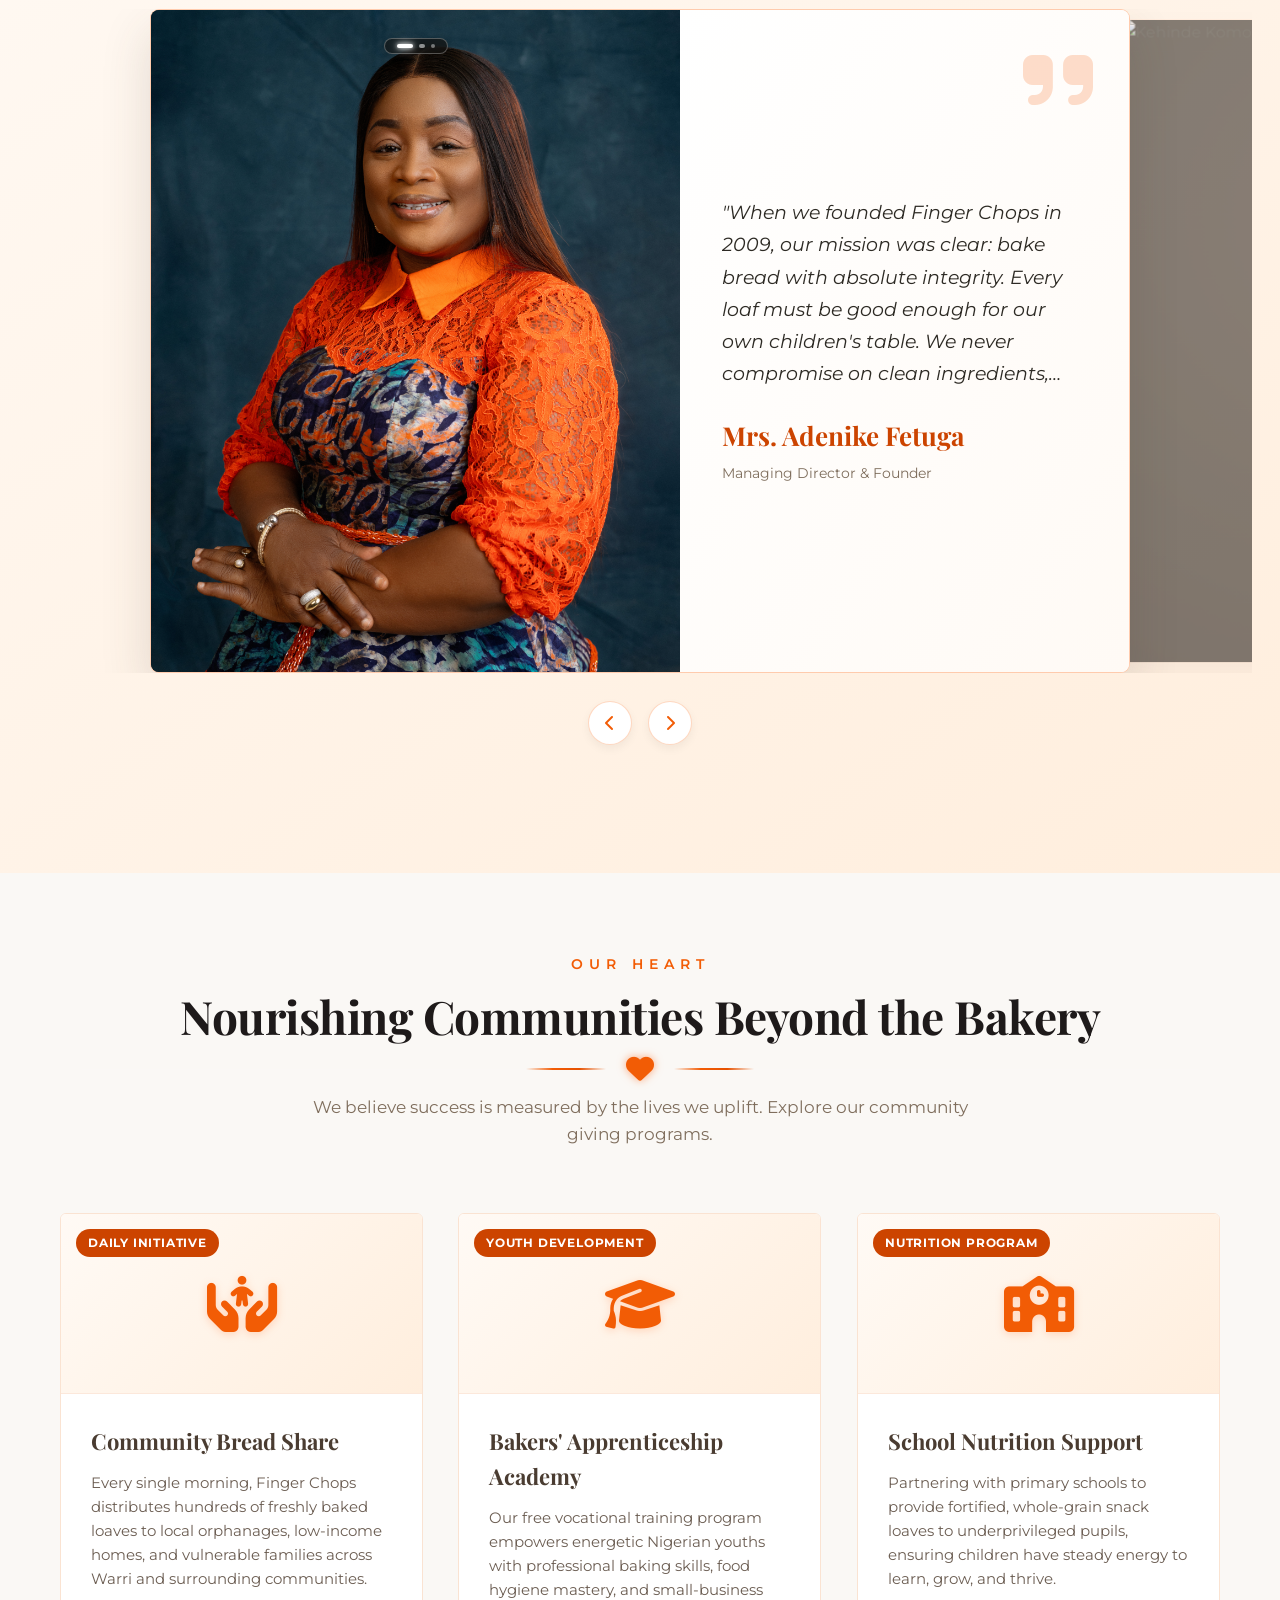
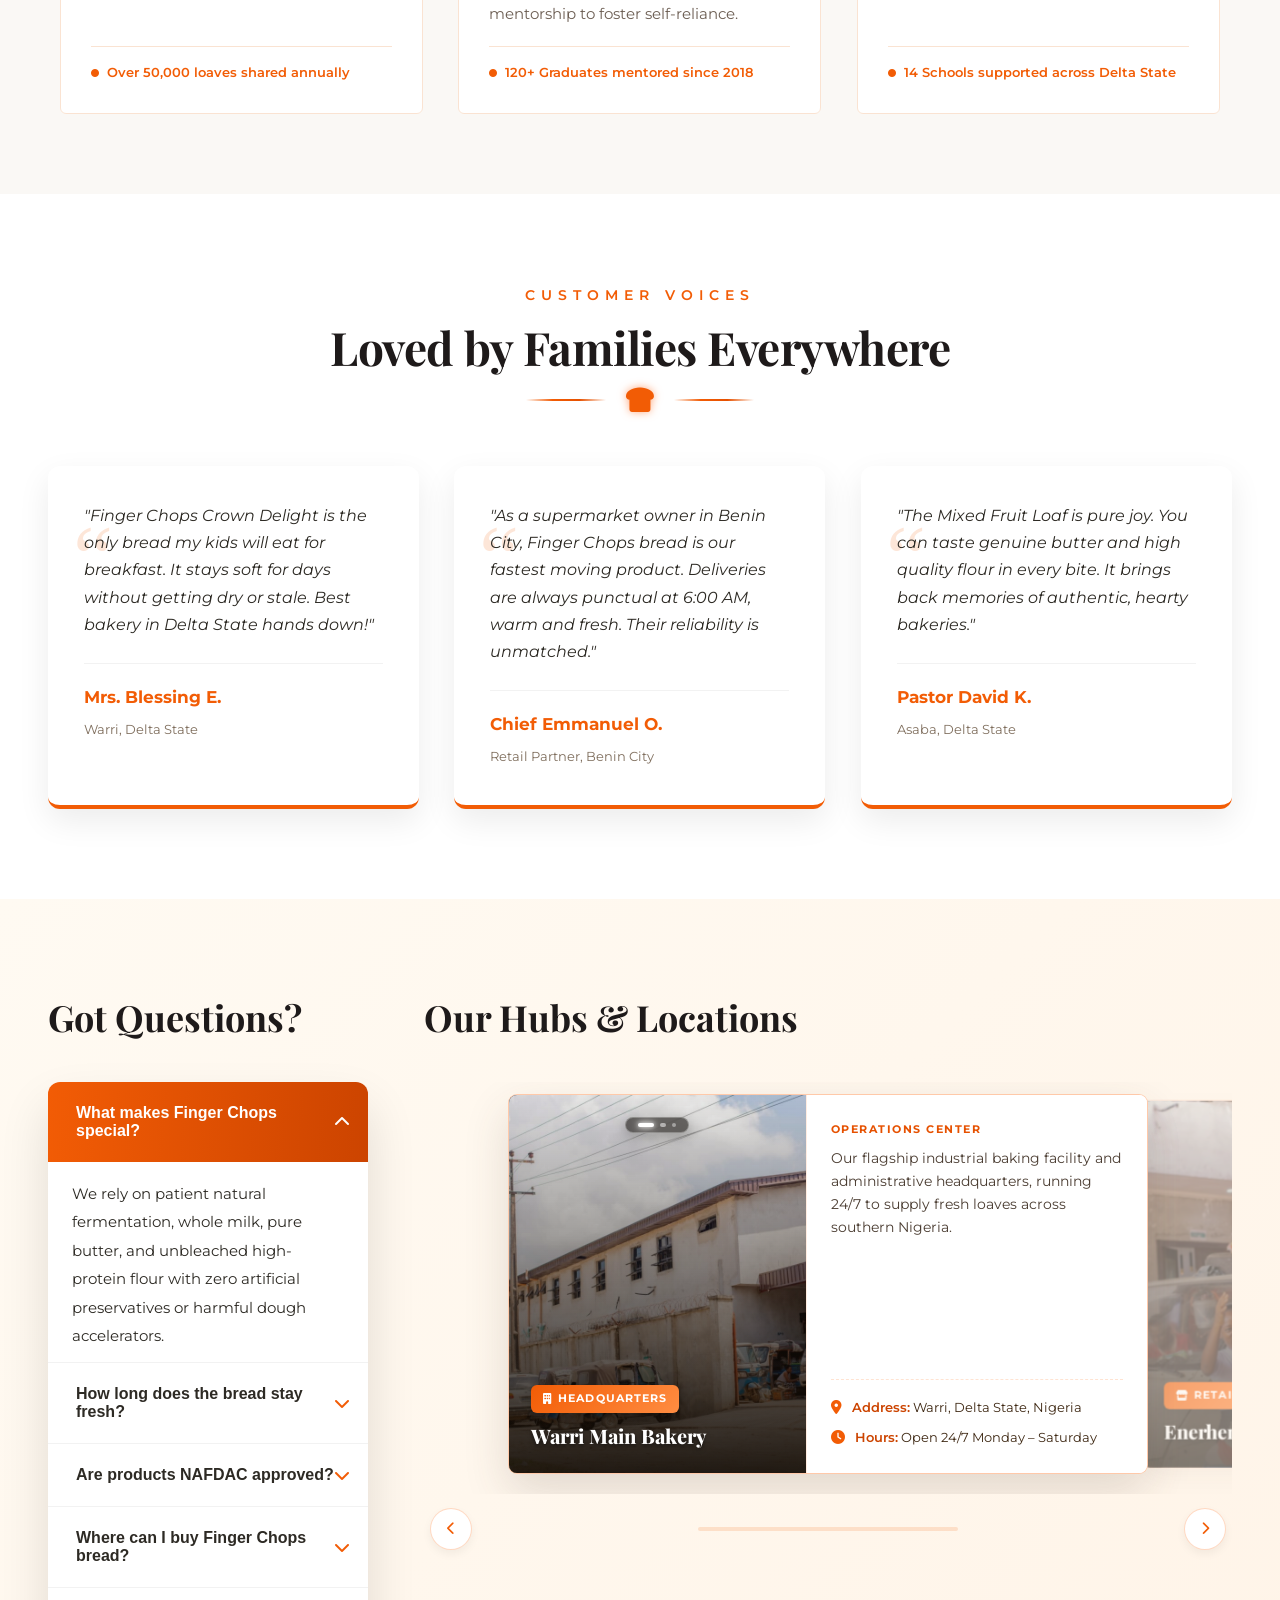
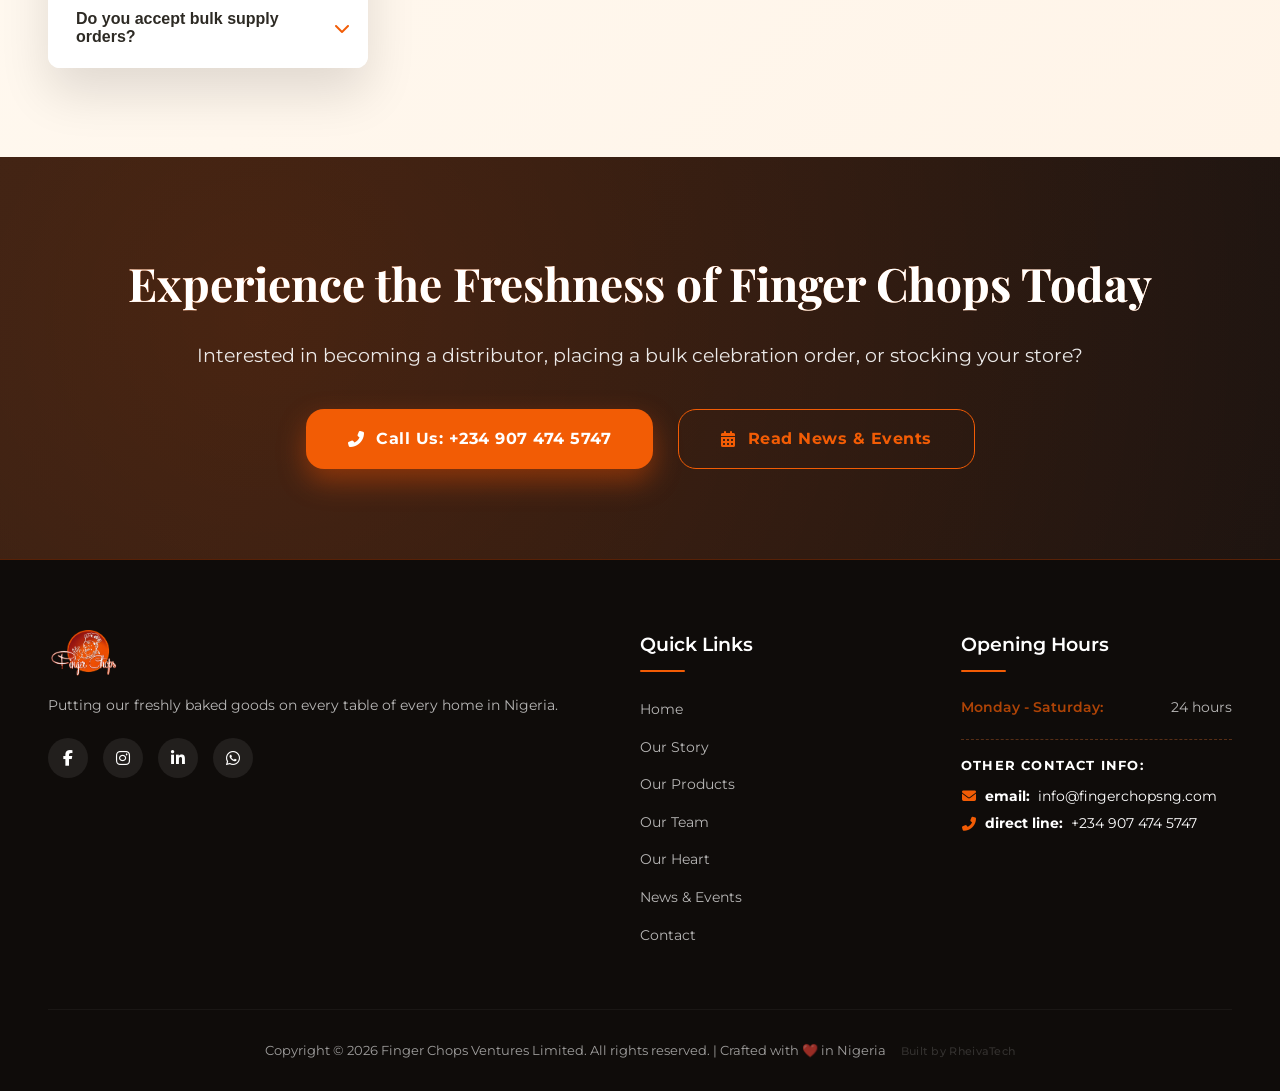
==== commit 7541b3f4: "Update index.html" ====
--- a/index.html
+++ b/index.html
@@ -2,199 +2,32 @@
 <html lang="en">
 <head>
     <meta charset="UTF-8">
-    <title>Finger Chops Ventures Limited | Premium Artisanal Bakery in Nigeria Since 2009</title>
+    <title>Finger Chops Ventures Limited | Premium Bakers Since 2009</title>
     <meta name="viewport" content="width=device-width, initial-scale=1.0">
     <meta name="description" content="Discover handcrafted, nutrient-rich breads and bakery delicacies at Finger Chops Ventures Limited. Serving Warri, Asaba, Benin, and nationwide since 2009.">
-    <meta name="keywords" content="Finger Chops Ventures Limited, artisanal bakery Nigeria, Warri bakery, Asaba bread, Benin bakery, Nigerian bread brands, fresh butter bread, whole wheat bread, sardine bread, coconut bread, wholesale bread distributor Nigeria">
+    <meta name="keywords" content="Finger Chops, bakery Warri, artisanal bread Nigeria, crown delight bread, Delta state bakery, fresh bread Benin">
     <meta name="author" content="Finger Chops Ventures Limited">
-    <meta name="publisher" content="Finger Chops Ventures Limited">
-    <meta name="robots" content="index, follow, max-image-preview:large, max-snippet:-1, max-video-preview:-1">
-    <link rel="canonical" href="https://fingerchopsng.com">
-
-    <!-- Geo Location Tags for Local SEO -->
-    <meta name="geo.region" content="NG-DE">
-    <meta name="geo.placename" content="Warri, Delta State, Nigeria">
-    <meta name="geo.position" content="5.5167;5.7500">
-    <meta name="ICBM" content="5.5167, 5.7500">
+    <meta name="robots" content="index, follow">
+    <link rel="canonical" href="https://fingerchopsng.com/">
     <meta name="theme-color" content="#f25c05">
 
-    <!-- Open Graph / Facebook -->
+    <!-- Open Graph -->
     <meta property="og:type" content="website">
     <meta property="og:site_name" content="Finger Chops Ventures Limited">
-    <meta property="og:title" content="Finger Chops Ventures Limited | Premium Artisanal Bakery Since 2009">
-    <meta property="og:description" content="Discover handcrafted, nutrient-rich breads and bakery delicacies at Finger Chops Ventures Limited. Serving Warri, Asaba, Benin, and nationwide.">
-    <meta property="og:image" content="https://fingerchopsng.com/bread.jpeg">
-    <meta property="og:image:width" content="1200">
-    <meta property="og:image:height" content="630">
-    <meta property="og:image:alt" content="Finger Chops Fresh Artisanal Bread">
-    <meta property="og:url" content="https://fingerchopsng.com">
+    <meta property="og:title" content="Finger Chops Ventures Limited | Premium Bakers Since 2009">
+    <meta property="og:description" content="Discover handcrafted, nutrient-rich breads and bakery delicacies at Finger Chops Ventures Limited. Serving Warri, Asaba, Benin, and nationwide since 2009.">
+    <meta property="og:image" content="https://fingerchopsng.com/experts/products.png">
+    <meta property="og:url" content="https://fingerchopsng.com/">
     <meta property="og:locale" content="en_NG">
-
-    <!-- Twitter Cards -->
-    <meta name="twitter:card" content="summary_large_image">
-    <meta name="twitter:title" content="Finger Chops Ventures Limited | Premium Artisanal Bakery Since 2009">
-    <meta name="twitter:description" content="Discover handcrafted, nutrient-rich breads and bakery delicacies at Finger Chops Ventures Limited. Serving Warri, Asaba, Benin, and nationwide.">
-    <meta name="twitter:image" content="https://fingerchopsng.com/bread.jpeg">
-    <meta name="twitter:image:alt" content="Finger Chops Fresh Artisanal Bread">
-
-    <!-- Schema.org JSON-LD Structured Data for Search Engines -->
-    <script type="application/ld+json">
-    {
-      "@context": "https://schema.org",
-      "@graph": [
-        {
-          "@type": "Bakery",
-          "@id": "https://fingerchopsng.com/#bakery",
-          "name": "Finger Chops Ventures Limited",
-          "alternateName": "Finger Chops Bakery",
-          "url": "https://fingerchopsng.com",
-          "logo": "https://fingerchopsng.com/logo.png",
-          "image": "https://fingerchopsng.com/bread.jpeg",
-          "description": "Premium handcrafted Nigerian bakery producing fresh, preservative-free artisanal breads since 2009.",
-          "telephone": "+2349074745457",
-          "email": "info@fingerchopsng.com",
-          "priceRange": "₦₦",
-          "currenciesAccepted": "NGN",
-          "paymentAccepted": "Cash, Credit Card, Bank Transfer",
-          "address": {
-            "@type": "PostalAddress",
-            "streetAddress": "Plot 2-4, Okotie Sawmil Road, Enerhen",
-            "addressLocality": "Uvwie",
-            "addressRegion": "Delta State",
-            "addressCountry": "NG"
-          },
-          "geo": {
-            "@type": "GeoCoordinates",
-            "latitude": 5.5167,
-            "longitude": 5.7500
-          },
-          "openingHoursSpecification": [
-            {
-              "@type": "OpeningHoursSpecification",
-              "dayOfWeek": ["Monday", "Tuesday", "Wednesday", "Thursday", "Friday", "Saturday"],
-              "opens": "00:00",
-              "closes": "23:59"
-            },
-            {
-              "@type": "OpeningHoursSpecification",
-              "dayOfWeek": "Sunday",
-              "opens": "14:00",
-              "closes": "07:00"
-            }
-          ],
-          "servesCuisine": "Bakery, Artisanal Bread, Confectionery",
-          "areaServed": ["Delta State", "Edo State", "Lagos State", "Ondo State", "Nigeria"]
-        },
-        {
-          "@type": "Organization",
-          "@id": "https://fingerchopsng.com/#organization",
-          "name": "Finger Chops Ventures Limited",
-          "url": "https://fingerchopsng.com",
-          "logo": "https://fingerchopsng.com/logo.png",
-          "foundingDate": "2009",
-          "contactPoint": {
-            "@type": "ContactPoint",
-            "telephone": "+2349074745457",
-            "contactType": "Customer Service",
-            "areaServed": "NG",
-            "availableLanguage": ["English", "Pidgin"]
-          }
-        },
-        {
-          "@type": "WebSite",
-          "@id": "https://fingerchopsng.com/#website",
-          "url": "https://fingerchopsng.com",
-          "name": "Finger Chops Ventures Limited",
-          "publisher": {
-            "@id": "https://fingerchopsng.com/#organization"
-          }
-        },
-        {
-          "@type": "BreadcrumbList",
-          "@id": "https://fingerchopsng.com/#breadcrumbs",
-          "itemListElement": [
-            {
-              "@type": "ListItem",
-              "position": 1,
-              "name": "Home",
-              "item": "https://fingerchopsng.com/#home"
-            },
-            {
-              "@type": "ListItem",
-              "position": 2,
-              "name": "Our Story",
-              "item": "https://fingerchopsng.com/#about"
-            },
-            {
-              "@type": "ListItem",
-              "position": 3,
-              "name": "Our Products",
-              "item": "https://fingerchopsng.com/#featured"
-            },
-            {
-              "@type": "ListItem",
-              "position": 4,
-              "name": "Our Team",
-              "item": "https://fingerchopsng.com/#experts"
-            },
-            {
-              "@type": "ListItem",
-              "position": 5,
-              "name": "Our Heart",
-              "item": "https://fingerchopsng.com/#portfolio"
-            },
-            {
-              "@type": "ListItem",
-              "position": 6,
-              "name": "News & Events",
-              "item": "https://fingerchopsng.com/events.html"
-            },
-            {
-              "@type": "ListItem",
-              "position": 7,
-              "name": "Contact",
-              "item": "https://fingerchopsng.com/#contact"
-            }
-          ]
-        },
-        {
-          "@type": "BlogPosting",
-          "@id": "https://fingerchopsng.com/#annual-bakers-summit-2026",
-          "headline": "Finger Chops Annual Bakers' Summit & Community Festival",
-          "description": "Finger Chops gathered master bakers, regional distributors, and community patrons to celebrate over a decade of excellence and unveil new whole-grain formulations.",
-          "image": [
-            "https://fingerchopsng.com/bread.jpeg"
-          ],
-          "datePublished": "2026-09-12T09:00:00+01:00",
-          "dateModified": "2026-09-12T18:00:00+01:00",
-          "author": {
-            "@type": "Organization",
-            "name": "Finger Chops Ventures Limited"
-          },
-          "publisher": {
-            "@id": "https://fingerchopsng.com/#organization"
-          },
-          "mainEntityOfPage": {
-            "@type": "WebPage",
-            "@id": "https://fingerchopsng.com/#blog"
-          }
-        }
-      ]
-    }
-    </script>
 
     <!-- Favicon -->
     <link rel="icon" type="image/png" href="logo.png">
 
     <!-- Preload critical assets -->
     <link rel="preload" href="logo.png" as="image">
-    <link rel="preload" href="experts/products.png" as="image">
-    <link rel="preload" href="bread.jpeg" as="image">
-
-    <!-- Font Awesome -->
-    <link rel="stylesheet" href="https://cdnjs.cloudflare.com/ajax/libs/font-awesome/6.0.0-beta3/css/all.min.css">
-
-    <!-- Google Fonts - Including Cinzel & Syne for vibrant display branding -->
+
+    <!-- Fonts & Icons -->
+    <link rel="stylesheet" href="https://cdnjs.cloudflare.com/ajax/libs/font-awesome/6.4.0/css/all.min.css">
     <link rel="preconnect" href="https://fonts.googleapis.com">
     <link rel="preconnect" href="https://fonts.gstatic.com" crossorigin>
     <link href="https://fonts.googleapis.com/css2?family=Cinzel:wght@600;700;800;900&family=Playfair+Display:ital,wght@0,600;0,700;0,800;0,900;1,600;1,700&family=Montserrat:wght@300;400;500;600;700;800&family=Syne:wght@700;800&display=swap" rel="stylesheet">
@@ -202,20 +35,20 @@
     <!-- AOS Library -->
     <link rel="stylesheet" href="https://unpkg.com/aos@2.3.1/dist/aos.css">
 
-    <!-- Main CSS (external) -->
+    <!-- Main Styles -->
     <link rel="stylesheet" href="style.css">
     <link rel="stylesheet" href="animations.css">
 </head>
 <body>
 
-    <!-- PRELOADER - PULSING LOGO ONLY, NO SPINNER -->
+    <!-- PRELOADER -->
     <div class="preloader" id="preloader">
         <div class="preloader-inner">
-            <img src="logo.png" alt="Finger Chops Ventures Limited" class="preloader-logo">
+            <img src="logo.png" alt="Finger Chops Logo" class="preloader-logo">
         </div>
     </div>
 
-    <!-- HEADER -->
+    <!-- HEADER & TOP SCROLL PROGRESS -->
     <header class="header" id="header">
         <div class="scroll-progress-line" id="scrollProgressLine"></div>
         <div class="header-container">
@@ -243,6 +76,7 @@
                     <li><a href="#featured" class="nav-link">Our Products</a></li>
                     <li><a href="#experts" class="nav-link">Our Team</a></li>
                     <li><a href="#portfolio" class="nav-link">Our Heart</a></li>
+                    <li><a href="events.html" class="nav-link">News &amp; Events</a></li>
                     <li><a href="#contact" class="nav-link">Contact</a></li>
                 </ul>
             </nav>
@@ -265,6 +99,7 @@
             <button class="close-menu" id="closeMenu" aria-label="Close menu">&times;</button>
         </div>
         <ul>
+            <li><a href="#home" class="menu-link"><i class="fas fa-home"></i> Home</a></li>
             <li><a href="#about" class="menu-link"><i class="fas fa-info-circle"></i> Our Story</a></li>
             <li><a href="#featured" class="menu-link"><i class="fas fa-bread-slice"></i> Our Products</a></li>
             <li><a href="#experts" class="menu-link"><i class="fas fa-users"></i> Our Team</a></li>
@@ -275,7 +110,7 @@
         <div class="side-menu-footer">
             <div class="social-links">
                 <a href="#" aria-label="Facebook"><i class="fab fa-facebook-f"></i></a>
-                <a href="#" aria-label="Instagram"><i class="fab fa-instagram"></i></a>
+                <a href="https://www.instagram.com/fingerchops_ventures?igsh=MWo5djF3dGVhdnZpdA==" aria-label="Instagram"><i class="fab fa-instagram"></i></a>
                 <a href="#" aria-label="Twitter"><i class="fab fa-twitter"></i></a>
             </div>
         </div>
@@ -284,542 +119,807 @@
 
     <main>
         <!-- HERO SECTION -->
-        <section id="home" class="hero">
+        <section class="hero" id="home">
+            <div class="hero-decoration">
+                <div class="floating-ingredients">
+                    <div class="floating-food-item food-bread"><i class="fas fa-bread-slice"></i></div>
+                    <div class="floating-food-item food-cookie"><i class="fas fa-cookie-bite"></i></div>
+                    <div class="floating-food-item food-wheat"><i class="fas fa-wheat-awn"></i></div>
+                    <div class="floating-food-item food-egg"><i class="fas fa-egg"></i></div>
+                    <div class="floating-food-item food-leaf"><i class="fas fa-leaf"></i></div>
+                </div>
+            </div>
+
             <div class="hero-content">
-                <div class="hero-text" data-aos="fade-right">
+                <div class="hero-text" data-aos="fade-right" data-aos-duration="800">
                     <div class="hero-badge">
-                        <span class="badge">Since 2009</span>
-                        <span class="badge">Handcrafted with Love</span>
+                        <span class="badge"><i class="fas fa-award"></i> Artisanal Nigerian Bakery</span>
                     </div>
                     <h1 class="hero-title">
-                        <span class="brand-name">Fingerchops</span>
+                        <span class="brand-name">Finger Chops</span>
                         <span class="brand-suffix">Ventures Limited</span>
                     </h1>
-                    <p class="hero-tagline">A delightful experience</p>
+                    <p class="hero-tagline">"Baking smiles, nourishing communities with every loaf since 2009."</p>
+
                     <div class="hero-stats">
-                        <div class="stat"><span class="stat-number">10+</span><span class="stat-label">Years of Excellence</span></div>
-                        <div class="stat"><span class="stat-number">7+</span><span class="stat-label">Bread Varieties</span></div>
-                        <div class="stat"><span class="stat-number">7</span><span class="stat-label">States Served</span></div>
-                    </div>
+                        <div class="stat">
+                            <span class="stat-number">10+</span>
+                            <span class="stat-label">Years of Craft</span>
+                        </div>
+                        <div class="stat">
+                            <span class="stat-number">7+</span>
+                            <span class="stat-label">Artisanal Varieties</span>
+                        </div>
+                        <div class="stat">
+                            <span class="stat-number">7</span>
+                            <span class="stat-label">States Served</span>
+                        </div>
+                    </div>
+
                     <div class="hero-buttons">
-                        <a href="#featured" class="btn btn-primary"><i class="fas fa-bread-slice"></i> Explore Our Products</a>
-                        <a href="#contact" class="btn btn-secondary"><i class="fas fa-store"></i> Visit Us</a>
-                    </div>
-                </div>
-            </div>
-            <div class="hero-decoration">
-                <div class="floating-ingredients">
-                    <div class="floating-food-item food-bread" title="Artisanal Bread"><i class="fas fa-bread-slice"></i></div>
-                    <div class="floating-food-item food-cookie" title="Fresh Cookies"><i class="fas fa-cookie-bite"></i></div>
-                    <div class="floating-food-item food-wheat" title="Golden Wheat"><i class="fas fa-seedling"></i></div>
-                    <div class="floating-food-item food-egg" title="Pure Ingredients"><i class="fas fa-egg"></i></div>
-                    <div class="floating-food-item food-leaf" title="Fresh & Natural"><i class="fas fa-leaf"></i></div>
-                </div>
-            </div>
-            <div class="scroll-indicator"><span>Discover</span><div class="mouse"></div></div>
+                        <a href="#featured" class="btn btn-primary">
+                            <i class="fas fa-bread-slice"></i>
+                            <span>Explore Our Breads</span>
+                        </a>
+                        <a href="#about" class="btn btn-secondary">
+                            <i class="fas fa-history"></i>
+                            <span>Discover Our Story</span>
+                        </a>
+                    </div>
+                </div>
+            </div>
+
+            <div class="scroll-indicator">
+                <span>SCROLL</span>
+                <div class="mouse"></div>
+            </div>
         </section>
 
         <!-- ABOUT SECTION -->
-        <section id="about" class="about">
+        <section class="about" id="about">
+            <div class="container">
+                <div class="section-header" data-aos="fade-up">
+                    <span class="section-subtitle">Our Story</span>
+                    <h2>Crafting Tradition &amp; Community</h2>
+                    <div class="divider"><span class="divider-line"></span><i class="fas fa-bread-slice"></i><span class="divider-line"></span></div>
+                </div>
+
+                <div class="about-content">
+                    <div class="about-text" data-aos="fade-right">
+                        <p class="lead">Crafting Tradition, Nourishing Generations Across Nigeria</p>
+
+                        <div class="about-paragraph-wrapper" id="aboutParagraphWrapper">
+                            <p class="about-p-content" id="aboutPContent">
+                                Founded in 2009, Finger Chops Ventures Limited began with a single wood-fired oven and a simple yet deeply personal promise: to bake honest, wholesome, and delicious bread that every Nigerian family can trust and savor. What began as a modest bakery in Warri, Delta State has blossomed into one of southern Nigeria's most celebrated artisanal baking institutions.
+                                <br><br>
+                                Every loaf we bake is the result of years of passionate experimentation, using only high-protein flour, pure water, natural yeasts, and carefully sourced ingredients with zero artificial preservatives or harmful additives. Our master bakers rise before dawn, ensuring that by the time morning arrives, golden, aromatic loaves of bread are already journeying to homes, schools, hotels, and retail partners across Delta, Edo, Ondo, Anambra, Bayelsa, Rivers, and Lagos States.
+                                <br><br>
+                                We believe great bread is more than just nourishment; it is the cornerstone of shared meals, family celebrations, and everyday comfort. Our facility pairs strict modern hygiene standards with time-honored artisanal fermentation techniques, giving our loaves their celebrated golden crust, pillowy soft crumb, and unmistakable buttery aroma.
+                            </p>
+                        </div>
+
+                        <div class="read-more-wrapper">
+                            <button type="button" class="btn-read-more" id="aboutReadMoreBtn" aria-label="Toggle story expansion">
+                                <i class="fas fa-chevron-down"></i>
+                            </button>
+                        </div>
+
+                        <div class="features-grid">
+                            <div class="feature" data-aos="zoom-in" data-aos-delay="100">
+                                <i class="fas fa-leaf"></i>
+                                <span>No Preservatives</span>
+                            </div>
+                            <div class="feature" data-aos="zoom-in" data-aos-delay="200">
+                                <i class="fas fa-check-double"></i>
+                                <span>SON / NAFDAC Approved</span>
+                            </div>
+                            <div class="feature" data-aos="zoom-in" data-aos-delay="300">
+                                <i class="fas fa-seedling"></i>
+                                <span>Natural Recipes</span>
+                            </div>
+                            <div class="feature" data-aos="zoom-in" data-aos-delay="400">
+                                <i class="fas fa-hands-wash"></i>
+                                <span>Modern Hygiene</span>
+                            </div>
+                        </div>
+                    </div>
+
+                    <div class="about-image-column" data-aos="fade-left">
+                        <div class="about-image-sticky">
+                            <div class="about-image">
+                                <img src="experts/factory_about.png" alt="Finger Chops Modern Bakery Facility" class="rounded-image" onerror="this.onerror=null; this.src='products.png';">
+                                <div class="experience-badge">
+                                    <span class="years">15+</span>
+                                    <span class="text">Years Baking<br>Excellence</span>
+                                </div>
+                            </div>
+                        </div>
+                    </div>
+                </div>
+            </div>
+        </section>
+
+        <!-- JOURNEY TIMELINE -->
+        <section class="journey">
             <div class="container">
                 <div class="section-header" data-aos="fade-up">
                     <span class="section-subtitle">Our Heritage</span>
-                    <h2>The Finger Chops Story</h2>
+                    <h2>A Decade of Heartfelt Growth</h2>
                     <div class="divider"><span class="divider-line"></span><i class="fas fa-bread-slice"></i><span class="divider-line"></span></div>
                 </div>
-                <div class="about-content">
-                    <div class="about-text" data-aos="fade-right">
-                        <p class="lead">Built in Delta State, growing across Nigeria, and driven by a commitment to quality.</p>
-                        <div class="about-paragraph-wrapper" id="aboutParagraphWrapper">
-                            <div class="about-p-content">
-                                Founded in 2009, Finger Chops Ventures began as a food business specializing in indoor and outdoor catering services before expanding into full scale bakery operations to serve a wider customer market. Established in 2009 and fully incorporated with the Corporate Affairs Commission (CAC), the company has grown into a trusted producer of premium quality bread.
-                                <br><br>
-                                Serving individual businesses and institutions across Delta and neighboring states in the Niger Delta region, Finger Chops continuously delivers fresh, nutritious, and hygienically packaged bread through continuous investment in mechanized equipment, skilled personnel, and high-quality ingredients.
-                                <br><br>
-                                The company's long-term vision is to transition into one of Africa's leading food manufacturing companies, renowned for producing quality and nutritious products from locally sourced agricultural commodities, while competing globally through operational excellence, innovations, and unwavering commitment to quality. Today, we are proud to serve Warri, Sapele, Asaba, Benin, Bayelsa, Port Harcourt, and Anambra.
-                            </div>
-                        </div>
-                        <div class="read-more-wrapper">
-                            <button class="btn-read-more" id="aboutReadMoreBtn" aria-expanded="false" aria-label="Toggle story description" title="Read more">
+
+                <div class="journey-container">
+                    <div class="journey-timeline" data-aos="fade-right">
+                        <div class="timeline-item">
+                            <div class="timeline-year">2009</div>
+                            <div class="timeline-content">
+                                <h4>Humble Beginnings in Warri</h4>
+                                <p>Started with a single traditional oven and a dream to serve our local neighborhood with honest, preservative-free bread.</p>
+                            </div>
+                        </div>
+
+                        <div class="timeline-item">
+                            <div class="timeline-year">2015</div>
+                            <div class="timeline-content">
+                                <h4>Modern Bakery Upgrade &amp; NAFDAC</h4>
+                                <p>Commissioned our expanded modern bakery facility with state-of-the-art spiral kneaders and secured full regulatory approvals.</p>
+                            </div>
+                        </div>
+
+                        <div class="timeline-item">
+                            <div class="timeline-year">2020</div>
+                            <div class="timeline-content">
+                                <h4>Expanding Across 7 States</h4>
+                                <p>Introduced our signature Crown Delight and Mixed Fruit loaves, establishing regional delivery fleets across southern Nigeria.</p>
+                            </div>
+                        </div>
+
+                        <div class="timeline-item">
+                            <div class="timeline-year">2024+</div>
+                            <div class="timeline-content">
+                                <h4>Artisanal Mastery &amp; 24/7 Supply</h4>
+                                <p>Serving hundreds of distribution centers around the clock, powering thousands of homes with fresh, hot bread daily.</p>
+                            </div>
+                        </div>
+                    </div>
+
+                    <div class="journey-story" data-aos="fade-left">
+                        <div class="story-card" id="heritageStoryCard">
+                            <div class="story-card-header">
+                                <i class="fas fa-crown"></i>
+                                <h3>The Secret in the Flour</h3>
+                            </div>
+                            <div class="story-preview">
+                                <p class="story-highlight">
+                                    <strong>"We never cut corners on fermentation time."</strong> Every batch of dough is kneaded with precision and given ample time to rest and naturally develop its silky texture and deep flavor.
+                                </p>
+                            </div>
+                            <div class="story-full">
+                                <div class="story-full-content">
+                                    <p>Our founder believed that the real soul of bread lies in patience. In a fast-paced world where commercial bakeries rely on chemical dough accelerators and artificial softeners, Finger Chops remains fiercely committed to natural fermentation.</p>
+                                    <p>We source premium whole wheat, fortified grains, and dairy from certified suppliers. Our water is triple-filtered to ensure zero chlorine taste, letting the natural sweetness of wheat take center stage.</p>
+                                </div>
+                            </div>
+                            <button type="button" class="story-dropdown-btn" id="storyDropdownBtn" aria-label="Toggle story details">
+                                <span class="btn-text"><i class="fas fa-book-open"></i> Read Full Story</span>
+                                <span class="chevron-down"></span>
+                            </button>
+                        </div>
+                    </div>
+                </div>
+            </div>
+        </section>
+
+        <!-- VIDEO TOUR SECTION -->
+        <section class="video-tour" id="videoTour">
+            <div class="container">
+                <div class="section-header" data-aos="fade-up">
+                    <span class="section-subtitle"><i class="fas fa-video"></i> Behind the Crust</span>
+                    <h2>Experience Our Bakery Tour</h2>
+                    <div class="divider"><span class="divider-line"></span><i class="fas fa-bread-slice"></i><span class="divider-line"></span></div>
+                    <p class="section-description">Take an inside look at how our master bakers craft perfection daily under pristine hygienic conditions.</p>
+                </div>
+
+                <div class="video-wrapper" data-aos="zoom-in" data-aos-duration="700">
+                    <video controls playsinline preload="metadata" poster="experts/factory_about.png" class="tour-video">
+                        <source src="video.mp4" type="video/mp4">
+                        Your browser does not support the video tag.
+                    </video>
+                    <div class="video-caption">
+                        <i class="fas fa-sparkles"></i> Step inside Finger Chops Bakery — Modern craft meets authentic traditional recipes.
+                    </div>
+                </div>
+            </div>
+        </section>
+
+        <!-- FEATURED BREAD COLLECTION (INFINITE MARQUEE CAROUSEL) -->
+        <section class="featured" id="featured">
+            <div class="container">
+                <div class="section-header" data-aos="fade-up">
+                    <span class="section-subtitle">Our Bread Collection</span>
+                    <h2>Baked Fresh Every Single Day</h2>
+                    <div class="divider"><span class="divider-line"></span><i class="fas fa-bread-slice"></i><span class="divider-line"></span></div>
+                    <p class="section-description">From our rich buttery Crown Delight to fruit-studded breakfast loaves, explore our artisanal range.</p>
+                </div>
+            </div>
+
+            <div class="bread-carousel-container">
+                <div class="bread-carousel" id="breadCarousel">
+                    <!-- Item 1: Crown Delight -->
+                    <div class="bread-item" data-bread="crown">
+                        <div class="bread-img-container">
+                            <img src="experts/crown_delight.jpeg" alt="Crown Delight Bread" loading="lazy" onerror="this.onerror=null; this.src='bread.jpeg';">
+                        </div>
+                        <div class="bread-item-bottom">
+                            <h3>Crown Delight</h3>
+                            <button type="button" class="bread-details-btn">
+                                <span>Details</span>
                                 <i class="fas fa-chevron-down"></i>
                             </button>
-                        </div>
-                        <div class="features-grid">
-                            <div class="feature"><i class="fas fa-check-circle"></i><span>No Preservatives</span></div>
-                            <div class="feature"><i class="fas fa-check-circle"></i><span>SON/NAFDAC Approved</span></div>
-                            <div class="feature"><i class="fas fa-check-circle"></i><span>Natural Recipes</span></div>
-                            <div class="feature"><i class="fas fa-check-circle"></i><span>Modern Hygiene Standards</span></div>
-                        </div>
-                    </div>
-                    <div class="about-image-column" data-aos="fade-left">
-                        <div class="about-image-sticky">
-                            <div class="about-image">
-                                <img src="experts/factory_about.png" onerror="this.onerror=null; this.src='bread.jpeg';" alt="Our bakery interior" class="rounded-image">
-                                <div class="experience-badge"><span class="years">10+</span><span class="text">Years of Excellence</span></div>
-                            </div>
-                        </div>
-                    </div>
-                </div>
+                            <div class="bread-desc-wrapper">
+                                <p class="bread-desc">Our flagship royal loaf. Incredibly soft, enriched with whole milk and pure butter, baked to golden perfection.</p>
+                            </div>
+                        </div>
+                    </div>
+
+                    <!-- Item 2: Mixed Fruit Loaf -->
+                    <div class="bread-item" data-bread="fruit">
+                        <div class="bread-img-container">
+                            <img src="experts/mixed_fruit.jpeg" alt="Mixed Fruit Loaf" loading="lazy" onerror="this.onerror=null; this.src='bread.jpeg';">
+                        </div>
+                        <div class="bread-item-bottom">
+                            <h3>Mixed Fruit Loaf</h3>
+                            <button type="button" class="bread-details-btn">
+                                <span>Details</span>
+                                <i class="fas fa-chevron-down"></i>
+                            </button>
+                            <div class="bread-desc-wrapper">
+                                <p class="bread-desc">Generously studded with sweet raisins, glazed fruits, and aromatic cinnamon. The breakfast favorite of champions.</p>
+                            </div>
+                        </div>
+                    </div>
+
+                    <!-- Item 3: Economy Loaf -->
+                    <div class="bread-item" data-bread="economy">
+                        <div class="bread-img-container">
+                            <img src="experts/economy.jpeg" alt="Economy Loaf" loading="lazy" onerror="this.onerror=null; this.src='bread.jpeg';">
+                        </div>
+                        <div class="bread-item-bottom">
+                            <h3>Economy Loaf</h3>
+                            <button type="button" class="bread-details-btn">
+                                <span>Details</span>
+                                <i class="fas fa-chevron-down"></i>
+                            </button>
+                            <div class="bread-desc-wrapper">
+                                <p class="bread-desc">Affordable, deeply satisfying, and dense with wholesome energy for students, workers, and growing families.</p>
+                            </div>
+                        </div>
+                    </div>
+
+                    <!-- Item 4: Delight Loaf -->
+                    <div class="bread-item" data-bread="delight">
+                        <div class="bread-img-container">
+                            <img src="experts/delight.jpeg" alt="Delight Loaf" loading="lazy" onerror="this.onerror=null; this.src='bread.jpeg';">
+                        </div>
+                        <div class="bread-item-bottom">
+                            <h3>Delight Loaf</h3>
+                            <button type="button" class="bread-details-btn">
+                                <span>Details</span>
+                                <i class="fas fa-chevron-down"></i>
+                            </button>
+                            <div class="bread-desc-wrapper">
+                                <p class="bread-desc">Silky crumb with balanced subtle sweetness, perfect for savory egg toasts or morning tea dipping.</p>
+                            </div>
+                        </div>
+                    </div>
+
+                    <!-- Item 5: Mini Loaf -->
+                    <div class="bread-item" data-bread="mini">
+                        <div class="bread-img-container">
+                            <img src="experts/mini.jpeg" alt="Mini Loaf" loading="lazy" onerror="this.onerror=null; this.src='bread.jpeg';">
+                        </div>
+                        <div class="bread-item-bottom">
+                            <h3>Mini Loaf</h3>
+                            <button type="button" class="bread-details-btn">
+                                <span>Details</span>
+                                <i class="fas fa-chevron-down"></i>
+                            </button>
+                            <div class="bread-desc-wrapper">
+                                <p class="bread-desc">Individually portioned snack loaves, packed with nutrients for children's school lunchboxes and quick lunches on the go.</p>
+                            </div>
+                        </div>
+                    </div>
+
+                    <!-- Item 6: Small & Large Family Loaves -->
+                    <div class="bread-item" data-bread="family">
+                        <div class="bread-img-container">
+                            <img src="experts/small_large.jpeg" alt="Small and Large Family Loaves" loading="lazy" onerror="this.onerror=null; this.src='bread.jpeg';">
+                        </div>
+                        <div class="bread-item-bottom">
+                            <h3>Family Sized Loaves</h3>
+                            <button type="button" class="bread-details-btn">
+                                <span>Details</span>
+                                <i class="fas fa-chevron-down"></i>
+                            </button>
+                            <div class="bread-desc-wrapper">
+                                <p class="bread-desc">Generous family sizes designed for sharing. Stays naturally fresh and moist for days without chemical preservatives.</p>
+                            </div>
+                        </div>
+                    </div>
+
+                    <!-- Duplicate sequence for smooth seamless infinite marquee loop -->
+                    <div class="bread-item" data-bread="crown-dup" aria-hidden="true">
+                        <div class="bread-img-container">
+                            <img src="experts/crown_delight.jpeg" alt="" loading="lazy">
+                        </div>
+                        <div class="bread-item-bottom">
+                            <h3>Crown Delight</h3>
+                            <button type="button" class="bread-details-btn"><span>Details</span><i class="fas fa-chevron-down"></i></button>
+                            <div class="bread-desc-wrapper"><p class="bread-desc">Our flagship royal loaf. Incredibly soft, enriched with whole milk and pure butter.</p></div>
+                        </div>
+                    </div>
+
+                    <div class="bread-item" data-bread="fruit-dup" aria-hidden="true">
+                        <div class="bread-img-container">
+                            <img src="experts/mixed_fruit.jpeg" alt="" loading="lazy">
+                        </div>
+                        <div class="bread-item-bottom">
+                            <h3>Mixed Fruit Loaf</h3>
+                            <button type="button" class="bread-details-btn"><span>Details</span><i class="fas fa-chevron-down"></i></button>
+                            <div class="bread-desc-wrapper"><p class="bread-desc">Generously studded with sweet raisins, glazed fruits, and aromatic cinnamon.</p></div>
+                        </div>
+                    </div>
+
+                    <div class="bread-item" data-bread="economy-dup" aria-hidden="true">
+                        <div class="bread-img-container">
+                            <img src="experts/economy.jpeg" alt="" loading="lazy">
+                        </div>
+                        <div class="bread-item-bottom">
+                            <h3>Economy Loaf</h3>
+                            <button type="button" class="bread-details-btn"><span>Details</span><i class="fas fa-chevron-down"></i></button>
+                            <div class="bread-desc-wrapper"><p class="bread-desc">Affordable, deeply satisfying, and dense with wholesome energy for all.</p></div>
+                        </div>
+                    </div>
+                </div>
+            </div>
+
+            <div class="carousel-hint">
+                <span><i class="fas fa-mouse-pointer"></i> Click any loaf for details</span>
+                <span><i class="fas fa-pause-circle"></i> Hover to pause showcase</span>
             </div>
         </section>
 
-        <!-- JOURNEY SECTION (OUR LEGACY - PART OF OUR STORY) -->
-        <section class="journey">
-            <div class="container">
-                <div class="section-header" data-aos="fade-up"><span class="section-subtitle">Our Legacy</span><h2>10+ Years of Baking Excellence</h2><div class="divider"><span class="divider-line"></span><i class="fas fa-scroll"></i><span class="divider-line"></span></div></div>
-                <div class="journey-container">
-                    <div class="journey-timeline" data-aos="fade-right">
-                        <div class="timeline-item"><div class="timeline-year">2009</div><div class="timeline-content"><h4>Founded in Delta State</h4><p>To meet the rising needs of individual consumers and corporate organizations in Delta State</p></div></div>
-                        <div class="timeline-item"><div class="timeline-year">2014</div><div class="timeline-content"><h4>Commence</h4><p> Started full bakery operations  (14<sup>th</sup> of September)</p></div></div>
-                        <div class="timeline-item"><div class="timeline-year">2026</div><div class="timeline-content"><h4>Present Day</h4><p>Serving 6+ states, loved by thousands</p></div></div>
-                    </div>
-                    <div class="story-card" id="storyCard" data-aos="fade-left">
-                        <div class="story-card-header"><i class="fas fa-book-open"></i><h3>Experience our Journey</h3></div>
-                        <div class="story-preview">
-                            <div class="story-highlight">
-                                <strong>Vision:</strong> To have our tasty and nutritious baked goods on every tables of every home in Nigeria.<br><br><strong>Mission:</strong> To harness the power of food to connect people, cultures and create a better world for living.<br><br><strong>Core Values:</strong>
-                                <ul style="margin-left: 25px; margin-top: 8px;">
-                                    <li>Quality</li>
-                                    <li>Integrity</li>
-                                    <li>Professionalism</li>
-                                    <li>Teamwork</li>
-                                    <li>Customer Satisfaction</li>
-                                </ul>
-                            </div>
-                        </div>
-                    </div>
-                </div>
-            </div>
-        </section>
-
-        <!-- VIDEO TOUR SECTION - UNDER OUR LEGACY -->
-        <section class="video-tour">
+        <!-- PROCESS SECTION -->
+        <section class="process">
             <div class="container">
                 <div class="section-header" data-aos="fade-up">
-                    <span class="section-subtitle">Behind the Scenes</span>
-                    <h2>An Indoor-backstage work-flow tour</h2>
-                    <div class="divider"><span class="divider-line"></span><i class="fas fa-video"></i><span class="divider-line"></span></div>
-                    <p class="section-description">Watch a quick video to experience our operational process - from dough to golden loaf</p>
-                </div>
-                <div class="video-wrapper" data-aos="zoom-in">
-                    <video class="tour-video" poster="logo.png" controls>
-                        <source src="video.mp4" type="video/mp4">
-                        Your browser does not support the video tag. Please upgrade to view our baking tour.
-                    </video>
-                    <div class="video-caption"><i class="fas fa-play-circle"></i> Quick tour: Amazing craft & fresh daily baking</div>
+                    <span class="section-subtitle">Our Method</span>
+                    <h2>The Finger Chops Standard</h2>
+                    <div class="divider"><span class="divider-line"></span><i class="fas fa-bread-slice"></i><span class="divider-line"></span></div>
+                </div>
+
+                <div class="process-steps">
+                    <div class="step" data-aos="fade-up" data-aos-delay="100">
+                        <div class="step-icon">
+                            <i class="fas fa-seedling"></i>
+                            <span class="step-number">01</span>
+                        </div>
+                        <h3>Selected Ingredients</h3>
+                        <p>We source premium unbleached flour, fortified with essential vitamins and zero chemical bleaches.</p>
+                    </div>
+
+                    <div class="step" data-aos="fade-up" data-aos-delay="200">
+                        <div class="step-icon">
+                            <i class="fas fa-hourglass-half"></i>
+                            <span class="step-number">02</span>
+                        </div>
+                        <h3>Slow Fermentation</h3>
+                        <p>Time is our secret ingredient. Dough rests and proofs slowly to unlock rich flavors and fluffy texture.</p>
+                    </div>
+
+                    <div class="step" data-aos="fade-up" data-aos-delay="300">
+                        <div class="step-icon">
+                            <i class="fas fa-fire-burner"></i>
+                            <span class="step-number">03</span>
+                        </div>
+                        <h3>Stone Hearth Baking</h3>
+                        <p>Precise temperature zones yield a golden caramel crust with a moist, melt-in-your-mouth interior.</p>
+                    </div>
+
+                    <div class="step" data-aos="fade-up" data-aos-delay="400">
+                        <div class="step-icon">
+                            <i class="fas fa-truck-fast"></i>
+                            <span class="step-number">04</span>
+                        </div>
+                        <h3>Fresh Daily Delivery</h3>
+                        <p>Dispatched at 4:00 AM daily across 7 states, arriving warm and fresh at your neighborhood store.</p>
+                    </div>
                 </div>
             </div>
         </section>
 
-        <!-- FEATURED BREADS -->
-        <section id="featured" class="featured">
+        <!-- EXPERTS CAROUSEL (OUR TEAM) -->
+        <section class="experts" id="experts">
             <div class="container">
                 <div class="section-header" data-aos="fade-up">
-                    <span class="section-subtitle">Our Specialties</span>
-                    <h2>Artisanal Bread Collection</h2>
+                    <span class="section-subtitle">Leadership &amp; Artisans</span>
+                    <h2>The Passionate Team Behind Every Loaf</h2>
                     <div class="divider"><span class="divider-line"></span><i class="fas fa-bread-slice"></i><span class="divider-line"></span></div>
-                    <p class="section-description">Each loaf is crafted with time-honored techniques and the finest ingredients. Click the details button on any card to view description.</p>
-                </div>
-                <div class="bread-carousel-container">
-                    <div class="bread-carousel" id="breadCarousel"></div>
-                    <div class="carousel-hint">
-                        <span><i class="fas fa-hand-pointer"></i> Click Details to view profile</span>
-                        <span><i class="fas fa-arrows-alt-h"></i> Swipe to explore</span>
+                    <p class="section-description">Decades of combined culinary expertise, quality dedication, and community leadership.</p>
+                </div>
+
+                <div class="experts-carousel-stage" id="expertsStage">
+                    <div class="experts-carousel-container">
+                        <div class="experts-carousel-track" id="expertsTrack">
+                            <!-- Expert 1: Mrs. Adenike Fetuga -->
+                            <div class="expert-message-card active-slide" data-index="0">
+                                <div class="expert-image-wrapper">
+                                    <div class="experts-top-dots" id="expertsTopDots" role="tablist" aria-label="Team member pagination">
+                                        <!-- Populated dynamically via JS -->
+                                    </div>
+                                    <img src="experts/adenike_fetuga.png" alt="Mrs. Adenike Fetuga" class="expert-image" loading="lazy">
+                                </div>
+                                <div class="expert-message">
+                                    <i class="fas fa-quote-right quote-icon"></i>
+                                    <div class="expert-quote-container has-clamp">
+                                        <p class="message-text">"When we founded Finger Chops in 2009, our mission was clear: bake bread with absolute integrity. Every loaf must be good enough for our own children's table. We never compromise on clean ingredients, hygienic baking, and genuine love for the community we serve daily."</p>
+                                    </div>
+                                    <div class="expert-info">
+                                        <h4>Mrs. Adenike Fetuga</h4>
+                                        <p class="expert-title">Managing Director &amp; Founder</p>
+                                    </div>
+                                </div>
+                            </div>
+
+                            <!-- Expert 2: Kehinde Komolafe -->
+                            <div class="expert-message-card" data-index="1">
+                                <div class="expert-image-wrapper">
+                                    <img src="experts/kehinde_komolafe.png" alt="Kehinde Komolafe" class="expert-image" loading="lazy">
+                                </div>
+                                <div class="expert-message">
+                                    <i class="fas fa-quote-right quote-icon"></i>
+                                    <div class="expert-quote-container has-clamp">
+                                        <p class="message-text">"Operating a 24-hour industrial bakery requires seamless precision. From our temperature-regulated proofing chambers to our delivery logistics, our team works tirelessly so our customers always wake up to hot, golden bread."</p>
+                                    </div>
+                                    <div class="expert-info">
+                                        <h4>Kehinde Komolafe</h4>
+                                        <p class="expert-title">General Manager</p>
+                                    </div>
+                                </div>
+                            </div>
+
+                            <!-- Expert 3: Augustin C. Obiekea -->
+                            <div class="expert-message-card" data-index="2">
+                                <div class="expert-image-wrapper">
+                                    <img src="experts/Augustin_c_obiekea.png" alt="Augustin C. Obiekea" class="expert-image" loading="lazy">
+                                </div>
+                                <div class="expert-message">
+                                    <i class="fas fa-quote-right quote-icon"></i>
+                                    <div class="expert-quote-container has-clamp">
+                                        <p class="message-text">"Flour quality, water purity, and ambient humidity change with every season. As head of operations, my goal is ensuring that whether it rains or shines, every batch maintains the world-class standard Finger Chops is loved for."</p>
+                                    </div>
+                                    <div class="expert-info">
+                                        <h4>Augustin C. Obiekea</h4>
+                                        <p class="expert-title">Head of Bakery Operations</p>
+                                    </div>
+                                </div>
+                            </div>
+
+                            <!-- Expert 4: Temitope Joseph -->
+                            <div class="expert-message-card" data-index="3">
+                                <div class="expert-image-wrapper">
+                                    <img src="experts/temitope_joseph.jpeg" alt="Temitope Joseph" class="expert-image" loading="lazy">
+                                </div>
+                                <div class="expert-message">
+                                    <i class="fas fa-quote-right quote-icon"></i>
+                                    <div class="expert-quote-container has-clamp">
+                                        <p class="message-text">"Food safety is not just a certification on the wall; it is a discipline in every step. We conduct strict laboratory checks on every flour intake and enforce the highest sanitary standards throughout production."</p>
+                                    </div>
+                                    <div class="expert-info">
+                                        <h4>Temitope Joseph</h4>
+                                        <p class="expert-title">Quality Assurance Lead</p>
+                                    </div>
+                                </div>
+                            </div>
+
+                            <!-- Expert 5: Christabel Etu -->
+                            <div class="expert-message-card" data-index="4">
+                                <div class="expert-image-wrapper">
+                                    <img src="experts/christabel_etu.jpeg" alt="Christabel Etu" class="expert-image" loading="lazy">
+                                </div>
+                                <div class="expert-message">
+                                    <i class="fas fa-quote-right quote-icon"></i>
+                                    <div class="expert-quote-container has-clamp">
+                                        <p class="message-text">"Baking is a science and an art. When shaping each loaf of Crown Delight, feeling the dough's elasticity and aroma when it emerges from the oven is pure joy. We pour our craft into every single bake."</p>
+                                    </div>
+                                    <div class="expert-info">
+                                        <h4>Christabel Etu</h4>
+                                        <p class="expert-title">Master Baker &amp; Production Lead</p>
+                                    </div>
+                                </div>
+                            </div>
+
+                            <!-- Expert 6: Justus Okhawere -->
+                            <div class="expert-message-card" data-index="5">
+                                <div class="expert-image-wrapper">
+                                    <img src="experts/okhawere_justus.jpeg" alt="Justus Okhawere" class="expert-image" loading="lazy">
+                                </div>
+                                <div class="expert-message">
+                                    <i class="fas fa-quote-right quote-icon"></i>
+                                    <div class="expert-quote-container has-clamp">
+                                        <p class="message-text">"Our distributor partners are family. Connecting our bakery to hundreds of retail outlets across 7 states on tight daily schedules is our pride. Freshness must arrive without delay."</p>
+                                    </div>
+                                    <div class="expert-info">
+                                        <h4>Justus Okhawere</h4>
+                                        <p class="expert-title">Distribution &amp; Logistics Coordinator</p>
+                                    </div>
+                                </div>
+                            </div>
+                        </div>
+                    </div>
+
+                    <div class="experts-carousel-controls">
+                        <button type="button" class="carousel-arrow" id="expertsPrev" aria-label="Previous team member">
+                            <i class="fas fa-chevron-left"></i>
+                        </button>
+                        <button type="button" class="carousel-arrow" id="expertsNext" aria-label="Next team member">
+                            <i class="fas fa-chevron-right"></i>
+                        </button>
                     </div>
                 </div>
             </div>
         </section>
 
-        <!-- PROCESS SECTION (HOW WE BAKE - PART OF OUR BREADS) -->
-        <section id="process" class="process">
-            <div class="container">
-                <div class="section-header" data-aos="fade-up"><span class="section-subtitle">How We Bake</span><h2>From Grain to Loaf</h2><div class="divider"><span class="divider-line"></span><i class="fas fa-bread-slice"></i><span class="divider-line"></span></div></div>
-                <div class="process-steps">
-                    <div class="step" data-aos="fade-up"><div class="step-icon"><i class="fas fa-seedling"></i><span class="step-number">01</span></div><h3>Select Grains</h3><p>Premium grains from trusted local farmers</p></div>
-                    <div class="step" data-aos="fade-up" data-aos-delay="100"><div class="step-icon"><i class="fas fa-clock"></i><span class="step-number">02</span></div><h3>Slow Fermentation</h3><p>24-hour natural fermentation for deep flavor</p></div>
-                    <div class="step" data-aos="fade-up" data-aos-delay="200"><div class="step-icon"><i class="fas fa-hands"></i><span class="step-number">03</span></div><h3>Hand-Shaped</h3><p>Expertly shaped by our master bakers</p></div>
-                    <div class="step" data-aos="fade-up" data-aos-delay="300"><div class="step-icon"><i class="fas fa-fire"></i><span class="step-number">04</span></div><h3>Stone-Baked</h3><p>Baked to golden perfection in stone ovens</p></div>
+        <!-- OUR HEART & OUTREACH -->
+        <section class="outreach-section" id="portfolio">
+            <div class="container-large">
+                <div class="section-header" data-aos="fade-up">
+                    <span class="section-subtitle">Our Heart</span>
+                    <h2>Nourishing Communities Beyond the Bakery</h2>
+                    <div class="divider"><span class="divider-line"></span><i class="fas fa-heart"></i><span class="divider-line"></span></div>
+                    <p class="section-description">We believe success is measured by the lives we uplift. Explore our community giving programs.</p>
+                </div>
+
+                <div class="outreach-grid">
+                    <div class="outreach-card" data-aos="fade-up" data-aos-delay="100">
+                        <div class="outreach-card-image-container">
+                            <span class="outreach-badge">Daily Initiative</span>
+                            <i class="fas fa-hands-holding-child outreach-icon"></i>
+                        </div>
+                        <div class="outreach-card-body">
+                            <h3>Community Bread Share</h3>
+                            <p>Every single morning, Finger Chops distributes hundreds of freshly baked loaves to local orphanages, low-income homes, and vulnerable families across Warri and surrounding communities.</p>
+                            <div class="outreach-footer-note">
+                                <i class="fas fa-circle"></i> Over 50,000 loaves shared annually
+                            </div>
+                        </div>
+                    </div>
+
+                    <div class="outreach-card" data-aos="fade-up" data-aos-delay="200">
+                        <div class="outreach-card-image-container">
+                            <span class="outreach-badge">Youth Development</span>
+                            <i class="fas fa-graduation-cap outreach-icon"></i>
+                        </div>
+                        <div class="outreach-card-body">
+                            <h3>Bakers' Apprenticeship Academy</h3>
+                            <p>Our free vocational training program empowers energetic Nigerian youths with professional baking skills, food hygiene mastery, and small-business mentorship to foster self-reliance.</p>
+                            <div class="outreach-footer-note">
+                                <i class="fas fa-circle"></i> 120+ Graduates mentored since 2018
+                            </div>
+                        </div>
+                    </div>
+
+                    <div class="outreach-card" data-aos="fade-up" data-aos-delay="300">
+                        <div class="outreach-card-image-container">
+                            <span class="outreach-badge">Nutrition Program</span>
+                            <i class="fas fa-school outreach-icon"></i>
+                        </div>
+                        <div class="outreach-card-body">
+                            <h3>School Nutrition Support</h3>
+                            <p>Partnering with primary schools to provide fortified, whole-grain snack loaves to underprivileged pupils, ensuring children have steady energy to learn, grow, and thrive.</p>
+                            <div class="outreach-footer-note">
+                                <i class="fas fa-circle"></i> 14 Schools supported across Delta State
+                            </div>
+                        </div>
+                    </div>
                 </div>
             </div>
         </section>
 
-        <!-- EXPERTS CAROUSEL -->
-        <section id="experts" class="experts">
+        <!-- TESTIMONIALS -->
+        <section class="testimonials">
             <div class="container">
                 <div class="section-header" data-aos="fade-up">
-                    <span class="section-subtitle">Meet Our Team</span>
-                    <h2>Our Product Experts</h2>
-                    <div class="divider"><span class="divider-line"></span><i class="fas fa-users"></i><span class="divider-line"></span></div>
-                    <p class="section-description">The great mind behind your daily product goodness</p>
-                </div>
-            </div>
-
-            <!-- EXPANDED STAGE FOR PEEK DESIGN: Utilizing the extreme ends of the page while keeping the active card perfectly centered -->
-            <!-- I personally changed the extentions to the url where the images really live -->
-            <div class="experts-carousel-stage" id="expertsStage" data-aos="fade-up">
-                <!-- Capsule indicator at top center of image -->
-                <div class="experts-top-dots" id="expertsDots" role="tablist" aria-label="Team member slide navigation"></div>
-
-                <div class="experts-carousel-track" id="expertsCarousel">
-                    <div class="expert-message-card">
-                        <div class="expert-image-wrapper">
-                            <img src="experts/adenike_fetuga.png" onerror="this.onerror=null; this.src='bread.jpeg';" alt="Mrs. Fetuga" class="expert-image">
-                            <div class="expert-social"><a href="#"><i class="fab fa-linkedin-in"></i></a><a href="#"><i class="fab fa-facebook"></i></a></div>
-                        </div>
-                        <div class="expert-message">
-                            <i class="fas fa-quote-left quote-icon"></i>
-                            <div class="expert-quote-container">
-                                <p class="message-text">"Great bread needs time to develop flavor. That's why we let our dough rest for 24 hours — you can taste the difference in every slice."</p>
-                                <button type="button" class="expert-read-more-btn" aria-expanded="false" aria-label="Toggle full quote">
-                                    <span>Read More</span> <i class="fas fa-chevron-down"></i>
-                                </button>
-                            </div>
-                            <div class="expert-info"><h4>Adenike Fetuga</h4><p class="expert-title">Managing Director/CEO</p></div>
-                        </div>
-                    </div>
-                    <div class="expert-message-card">
-                        <div class="expert-image-wrapper">
-                            <img src="experts/kehinde_komolafe.jpg" onerror="this.onerror=null; this.src='bread.jpeg';" alt="Mr. Kehinde" class="expert-image">
-                            <div class="expert-social"><a href="#"><i class="fab fa-linkedin-in"></i></a><a href="#"><i class="fab fa-facebook"></i></a></div>
-                        </div>
-                        <div class="expert-message">
-                            <i class="fas fa-quote-left quote-icon"></i>
-                            <div class="expert-quote-container">
-                                <p class="message-text">"The strength of Fingerchops is not in our machines or facilities; it is in the people who show up every day determined to make a difference. <br>Our customers are not just buying a product; they are trusting us with their expectations. We must earn that trust every day"</p>
-                                <button type="button" class="expert-read-more-btn" aria-expanded="false" aria-label="Toggle full quote">
-                                    <span>Read More</span> <i class="fas fa-chevron-down"></i>
-                                </button>
-                            </div>
-                            <div class="expert-info"><h4>Kehinde Komolafe</h4><p class="expert-title">Cheif Operations Officer</p></div>
-                        </div>
-                    </div>
-                    <div class="expert-message-card">
-                        <div class="expert-image-wrapper">
-                            <img src="experts/augustin_c_obiekea.jpg" onerror="this.onerror=null; this.src='bread.jpeg';" alt="Mr. Obiekea" class="expert-image">
-                            <div class="expert-social"><a href="#"><i class="fab fa-linkedin-in"></i></a><a href="#"><i class="fab fa-facebook"></i></a></div>
-                        </div>
-                        <div class="expert-message">
-                            <i class="fas fa-quote-left quote-icon"></i>
-                            <div class="expert-quote-container">
-                                <p class="message-text">"Fingerchops is built on sound policy framework which ensure that our customers are served with our delicious and nourishing food that bonds individuals, families and societies together."</p>
-                                <button type="button" class="expert-read-more-btn" aria-expanded="false" aria-label="Toggle full quote">
-                                    <span>Read More</span> <i class="fas fa-chevron-down"></i>
-                                </button>
-                            </div>
-                            <div class="expert-info"><h4>Augustine Obiekea</h4><p class="expert-title">Head, Group Internal Control</p></div>
-                        </div>
-                    </div>
-                    <div class="expert-message-card">
-                        <div class="expert-image-wrapper">
-                            <img src="experts/temitope_joseph.jpg" onerror="this.onerror=null; this.src='bread.jpeg';" alt="Mr. Tope" class="expert-image">
-                            <div class="expert-social"><a href="#"><i class="fab fa-linkedin-in"></i></a><a href="#"><i class="fab fa-facebook"></i></a></div>
-                        </div>
-                        <div class="expert-message">
-                            <i class="fas fa-quote-left quote-icon"></i>
-                            <div class="expert-quote-container">
-                                <p class="message-text">"At Finger Chops Ventures, we pride ourselves on delivering more than just food products; we craft delicious moments that our customers cherish time and again. Every bite tells a story of quality, freshness, and excellence, reflecting our unwavering commitment to providing an exceptional experience."</p>
-                                <button type="button" class="expert-read-more-btn" aria-expanded="false" aria-label="Toggle full quote">
-                                    <span>Read More</span> <i class="fas fa-chevron-down"></i>
-                                </button>
-                            </div>
-                            <div class="expert-info"><h4>Joseph Temitope</h4><p class="expert-title">Operations Manager</p></div>
-                        </div>
-                    </div>
-                    <div class="expert-message-card">
-                        <div class="expert-image-wrapper">
-                            <img src="experts/christabel_etu.jpeg" onerror="this.onerror=null; this.src='bread.jpeg';" alt="Miss. Christabel" class="expert-image">
-                            <div class="expert-social"><a href="#"><i class="fab fa-linkedin-in"></i></a><a href="#"><i class="fab fa-facebook"></i></a></div>
-                        </div>
-                        <div class="expert-message">
-                            <i class="fas fa-quote-left quote-icon"></i>
-                            <div class="expert-quote-container">
-                                <p class="message-text">"Quality is at the heart of everything we do at Finger Chops. Committed to ensuring that every goods reflect excellence, trust, and customer satisfaction.<br>We do not simply inspect quality, we build it into every process, every product, and every decision. Through accountability, continuous improvement, and a strong quality culture, we strive to make EXCELENCE our everyday standard. Quality is not an option; it is who we are, it is our promise."</p>
-                                <button type="button" class="expert-read-more-btn" aria-expanded="false" aria-label="Toggle full quote">
-                                    <span>Read More</span> <i class="fas fa-chevron-down"></i>
-                                </button>
-                            </div>
-                            <div class="expert-info"><h4>Etu Christabel</h4><p class="expert-title">Head, Quality Assurance & Quality Control</p></div>
-                        </div>
-                    </div>
-                    <div class="expert-message-card">
-                        <div class="expert-image-wrapper">
-                            <img src="experts/thelma_anene.jpg" onerror="this.onerror=null; this.src='bread.jpeg';" alt="Miss Anene" class="expert-image">
-                            <div class="expert-social"><a href="#"><i class="fab fa-linkedin-in"></i></a><a href="#"><i class="fab fa-facebook"></i></a></div>
-                        </div>
-                        <div class="expert-message">
-                            <i class="fas fa-quote-left quote-icon"></i>
-                            <div class="expert-quote-container">
-                                <p class="message-text">"Our people are the heart of Finger Chops, and when we invest in them, we invest in excellence. Together, we create a workplace that nourishes both talent and trust."</p>
-                                <button type="button" class="expert-read-more-btn" aria-expanded="false" aria-label="Toggle full quote">
-                                    <span>Read More</span> <i class="fas fa-chevron-down"></i>
-                                </button>
-                            </div>
-                            <div class="expert-info"><h4>Thelma Anene</h4><p class="expert-title">Head, Human Resources</p></div>
-                        </div>
-                    </div>
-                    <div class="expert-message-card">
-                        <div class="expert-image-wrapper">
-                            <img src="experts/stacy_hans.jpg" onerror="this.onerror=null; this.src='bread.jpeg';" alt="Mrs. Stacy" class="expert-image">
-                            <div class="expert-social"><a href="#"><i class="fab fa-linkedin-in"></i></a><a href="#"><i class="fab fa-facebook"></i></a></div>
-                        </div>
-                        <div class="expert-message">
-                            <i class="fas fa-quote-left quote-icon"></i>
-                            <div class="expert-quote-container">
-                                <p class="message-text">"Dedicated administrative governance ensures every department runs with harmony, precision, and purpose."</p>
-                                <button type="button" class="expert-read-more-btn" aria-expanded="false" aria-label="Toggle full quote">
-                                    <span>Read More</span> <i class="fas fa-chevron-down"></i>
-                                </button>
-                            </div>
-                            <div class="expert-info"><h4>Stacy Hans</h4><p class="expert-title">Head, Administrative Affairs</p></div>
-                        </div>
-                    </div>
-                    <div class="expert-message-card">
-                        <div class="expert-image-wrapper">
-                            <img src="experts/okhawere_justus.jpg" onerror="this.onerror=null; this.src='bread.jpeg';" alt="Mr. Justus" class="expert-image">
-                            <div class="expert-social"><a href="#"><i class="fab fa-linkedin-in"></i></a><a href="#"><i class="fab fa-facebook"></i></a></div>
-                        </div>
-                        <div class="expert-message">
-                            <i class="fas fa-quote-left quote-icon"></i>
-                            <div class="expert-quote-container">
-                                <p class="message-text">"Sound financial stewardship is the recipe for sustainable growth. Every balanced account ensures we can keep serving balanced meals to our communities."</p>
-                                <button type="button" class="expert-read-more-btn" aria-expanded="false" aria-label="Toggle full quote">
-                                    <span>Read More</span> <i class="fas fa-chevron-down"></i>
-                                </button>
-                            </div>
-                            <div class="expert-info"><h4>Okhawere Justus</h4><p class="expert-title">Head, Finance and Account</p></div>
+                    <span class="section-subtitle">Customer Voices</span>
+                    <h2>Loved by Families Everywhere</h2>
+                    <div class="divider"><span class="divider-line"></span><i class="fas fa-bread-slice"></i><span class="divider-line"></span></div>
+                </div>
+
+                <div class="testimonial-grid">
+                    <div class="testimonial-card" data-aos="fade-up" data-aos-delay="100">
+                        <p>"Finger Chops Crown Delight is the only bread my kids will eat for breakfast. It stays soft for days without getting dry or stale. Best bakery in Delta State hands down!"</p>
+                        <div class="customer">
+                            <strong>Mrs. Blessing E.</strong>
+                            <span>Warri, Delta State</span>
+                        </div>
+                    </div>
+
+                    <div class="testimonial-card" data-aos="fade-up" data-aos-delay="200">
+                        <p>"As a supermarket owner in Benin City, Finger Chops bread is our fastest moving product. Deliveries are always punctual at 6:00 AM, warm and fresh. Their reliability is unmatched."</p>
+                        <div class="customer">
+                            <strong>Chief Emmanuel O.</strong>
+                            <span>Retail Partner, Benin City</span>
+                        </div>
+                    </div>
+
+                    <div class="testimonial-card" data-aos="fade-up" data-aos-delay="300">
+                        <p>"The Mixed Fruit Loaf is pure joy. You can taste genuine butter and high quality flour in every bite. It brings back memories of authentic, hearty bakeries."</p>
+                        <div class="customer">
+                            <strong>Pastor David K.</strong>
+                            <span>Asaba, Delta State</span>
                         </div>
                     </div>
                 </div>
             </div>
         </section>
 
-        <!-- OUR HEART & OUTREACH (COMMUNITY FIRST - MOVED AFTER EXPERTS) -->
-        <section id="portfolio" class="outreach-section">
-            <div class="container container-large">
-                <div class="section-header" data-aos="fade-up">
-                    <span class="section-subtitle">This Is Us</span>
-                    <h2>The Heart of Finger Chops</h2>
-                    <div class="divider">
-                        <span class="divider-line"></span>
-                        <i class="fas fa-heart"></i>
-                        <span class="divider-line"></span>
-                    </div>
-                    <p class="section-description">We don't just bake bread to sell. We bake to nurture, empower, and lift our local Delta State community every single day.</p>
-                </div>
-
-                <div class="outreach-grid">
-                    <!-- Feature 1: Feeding Families -->
-                    <div class="outreach-card" data-aos="fade-up">
-                        <div class="outreach-card-image-container">
-                            <span class="outreach-badge">Community Care</span>
-                            <i class="fas fa-hand-holding-heart outreach-icon"></i>
-                        </div>
-                        <div class="outreach-card-body">
-                            <h3>Loaves of Hope</h3>
-                            <p>Periodically, we pack up crates of our fresh, warm, delicious loaves and deliver them directly to local motherless baby homes, orphanages, and struggling family shelters in and around Delta State. To us, impacting lives within the community is a responsibility we carry with absolute pride.</p>
-                            <div class="outreach-footer-note">
-                                <i class="fas fa-circle"></i> Spreading warmth where it is needed most
-                            </div>
-                        </div>
-                    </div>
-
-                    <!-- Feature 2: Youth Empowerment Apprenticeships -->
-                    <div class="outreach-card" data-aos="fade-up" data-aos-delay="100">
-                        <div class="outreach-card-image-container">
-                            <span class="outreach-badge">CERTIFIED</span>
-                            <i class="fas fa-graduation-cap outreach-icon"></i>
-                        </div>
-                        <div class="outreach-card-body">
-                            <h3>C.A.C Certification</h3>
-                            <p>We are certified by the Corporate Affairs Commission (CAC). All our products and ingredients are duely certified by NAFDAC and SONS</p>
-                            <div class="outreach-footer-note">
-                                <i class="fas fa-circle"></i> Over 3 certifications for assurance of quality and safety in production.
-                            </div>
-                        </div>
-                    </div>
-
-                    <!-- Feature 3: The 2 AM Devotion -->
-                    <div class="outreach-card" data-aos="fade-up" data-aos-delay="200">
-                        <div class="outreach-card-image-container">
-                            <span class="outreach-badge">QUALITY</span>
-                            <i class="fas fa-award outreach-icon"></i>
-                        </div>
-                        <div class="outreach-card-body">
-                            <h3>The standard we live by</h3>
-                            <p>Delivering uncompromised excellence in every single batch baked fresh each day.</p>
-                            <div class="outreach-footer-note">
-                                <i class="fas fa-circle"></i> Here at Finger Chops, QUALITY is our main priority.
-                            </div>
-                        </div>
-                    </div>
-                </div>
-            </div>
-        </section>
-
-        <!-- TESTIMONIALS (UNDER OUR HEART) -->
-        <section class="testimonials">
-            <div class="container">
-                <div class="section-header" data-aos="fade-up"><span class="section-subtitle">Customer Love</span><h2>What Our Community Says</h2><div class="divider"><span class="divider-line"></span><i class="fas fa-bread-slice"></i><span class="divider-line"></span></div></div>
-                <div class="testimonial-grid">
-                    <div class="testimonial-card" data-aos="fade-up"><p>"The butter bread is absolutely heavenly — soft, rich, and reminds me of my grandmother's baking. My family's breakfast isn't complete without it."</p><div class="customer"><strong>Mrs. Chioma Okafor</strong><span>Customer since 2015</span></div></div>
-                    <div class="testimonial-card" data-aos="fade-up" data-aos-delay="100"><p>"I've tried bread all over Nigeria, but nothing compares to Finger Chops. Their whole wheat bread is pure perfection — you can taste the quality."</p><div class="customer"><strong>Mr. Adebayo Adewale</strong><span>Corporate Client</span></div></div>
-                    <div class="testimonial-card" data-aos="fade-up" data-aos-delay="200"><p>"I drive from Benin City just to stock up on their fruit bread. It's that good! Worth every mile for that perfect blend of fruits and fresh bread."</p><div class="customer"><strong>Dr. Kenneth Eze</strong><span>Loyal Customer</span></div></div>
-                </div>
-            </div>
-        </section>
-
-
-        <!-- FAQ & CONTACT -->
+        <!-- FAQ & INTERACTIVE LOCATIONS SECTION -->
         <section class="faq-contact" id="contact">
             <div class="container">
+                <!-- FAQ Accordion (Left) -->
                 <div class="faq-grid" data-aos="fade-right">
-                    <h2>F.A.Qs</h2>
-                    <div class="faq-accordion">
-                        <div class="faq-item"><button class="faq-question"><span><i class="fas fa-truck"></i> Do you deliver?</span><i class="fas fa-chevron-down"></i></button><div class="faq-answer"><p>Yes! We deliver our products in bulk daily within Delta and nearby locations. We also have vendors selling outside our direct coverage. You can contact us for delivery options in your location.</p></div></div>
-                        <div class="faq-item"><button class="faq-question"><span><i class="fas fa-leaf"></i> Are your products preservative‑free?</span><i class="fas fa-chevron-down"></i></button><div class="faq-answer"><p>Absolutely! We do not use preservatives or artificial additives. We use raw materials that are approved by the relevant authorites such as SON and NAFDAC</p></div></div>
-                        <div class="faq-item"><button class="faq-question"><span><i class="fas fa-clock"></i> What are your opening hours?</span><i class="fas fa-chevron-down"></i></button><div class="faq-answer"><p>We're open 24 hours Monday through Saturday</p></div></div>
-                        <div class="faq-item"><button class="faq-question"><span><i class="fas fa-calendar"></i> Do you take special orders?</span><i class="fas fa-chevron-down"></i></button><div class="faq-answer"><p>Yes, we cater to corporate events, parties, and special occasions. Please contact us at least 48 hours in advance.</p></div></div>
-                    </div>
-                </div>
+                    <h2>Got Questions?</h2>
+                    <div class="faq-accordion" id="faqAccordion">
+                        <div class="faq-item">
+                            <button type="button" class="faq-question active">
+                                <span>What makes Finger Chops special?</span>
+                                <i class="fas fa-chevron-down"></i>
+                            </button>
+                            <div class="faq-answer" style="max-height: 200px;">
+                                <p>We rely on patient natural fermentation, whole milk, pure butter, and unbleached high-protein flour with zero artificial preservatives or harmful dough accelerators.</p>
+                            </div>
+                        </div>
+
+                        <div class="faq-item">
+                            <button type="button" class="faq-question">
+                                <span>How long does the bread stay fresh?</span>
+                                <i class="fas fa-chevron-down"></i>
+                            </button>
+                            <div class="faq-answer">
+                                <p>Thanks to our slow kneading and high-moisture retention technique, our loaves stay naturally soft and moist for 4 to 6 days at room temperature when kept sealed.</p>
+                            </div>
+                        </div>
+
+                        <div class="faq-item">
+                            <button type="button" class="faq-question">
+                                <span>Are products NAFDAC approved?</span>
+                                <i class="fas fa-chevron-down"></i>
+                            </button>
+                            <div class="faq-answer">
+                                <p>Yes! Finger Chops Ventures Limited holds full NAFDAC and Standards Organisation of Nigeria (SON) certifications, adhering to rigorous laboratory standards.</p>
+                            </div>
+                        </div>
+
+                        <div class="faq-item">
+                            <button type="button" class="faq-question">
+                                <span>Where can I buy Finger Chops bread?</span>
+                                <i class="fas fa-chevron-down"></i>
+                            </button>
+                            <div class="faq-answer">
+                                <p>Our bread is available across major supermarkets, grocery stores, and authorized neighborhood depots throughout Delta, Edo, Ondo, Anambra, Bayelsa, Rivers, and Lagos.</p>
+                            </div>
+                        </div>
+
+                        <div class="faq-item">
+                            <button type="button" class="faq-question">
+                                <span>Do you accept bulk supply orders?</span>
+                                <i class="fas fa-chevron-down"></i>
+                            </button>
+                            <div class="faq-answer">
+                                <p>Yes, we supply corporate events, boarding schools, hotels, and regional distributors. Call our direct hotline or email info@fingerchopsng.com for wholesale rates.</p>
+                            </div>
+                        </div>
+                    </div>
+                </div>
+
+                <!-- Locations Interactive Carousel (Right) -->
                 <div class="contact-wrapper" data-aos="fade-left">
-                    <h2>Get in Touch</h2>
-                    <div class="locations-carousel-outer">
-                        <div class="locations-carousel-container" id="locationsCarouselContainer">
-                            <!-- Top-center capsule indicator anchored over active location card image -->
-                            <div class="locations-top-dots" id="locationsDots" role="tablist" aria-label="Location slides"></div>
-                            <div class="locations-carousel-track" id="locationsCarouselTrack">
-
-                                <!-- SLIDE 1: EFFURUN HQ -->
-                                <div class="location-slide active-slide">
+                    <h2>Our Hubs &amp; Locations</h2>
+
+                    <div class="locations-carousel-outer" id="locationsCarouselOuter">
+                        <div class="locations-carousel-container">
+                            <div class="locations-carousel-track" id="locationsTrack">
+                                <!-- Location 1: Headquarters -->
+                                <div class="location-slide active-slide" data-index="0">
                                     <div class="location-slide-inner">
-                                        <!-- Page 1: Cover -->
                                         <div class="location-page-cover" style="background-image: url('experts/HQ.png');">
+                                            <div class="locations-top-dots" id="locationsTopDots" role="tablist" aria-label="Location pagination">
+                                                <!-- Dynamic capsule indicators populated via JS -->
+                                            </div>
                                             <div class="location-cover-overlay">
-                                                <span class="location-badge"><i class="fas fa-star"></i> Corporate HQ</span>
-                                                <h3 class="location-title">Finger Chops Ventures Limited Headquarters</h3>
+                                                <span class="location-badge"><i class="fas fa-building"></i> Headquarters</span>
+                                                <h3 class="location-title">Warri Main Bakery</h3>
                                             </div>
                                         </div>
-                                        <!-- Page 2: Details -->
                                         <div class="location-page-details">
                                             <div class="location-details-top">
-                                                <span class="location-page-heading">Establishment Profile</span>
-                                                <p class="location-desc">Our flagship headquarters & premium stone-oven production facility. This state-of-the-art bakery craft center operates 24/7 to produce our famous, nutritious and tasty products.</p>
+                                                <span class="location-page-heading">Operations Center</span>
+                                                <p class="location-desc">Our flagship industrial baking facility and administrative headquarters, running 24/7 to supply fresh loaves across southern Nigeria.</p>
                                             </div>
                                             <div class="location-details-bottom">
-                                                <div class="location-meta"><i class="fas fa-map-pin"></i> <span><strong>Location:</strong> Plot 2-4, Okotie Sawmil Road, Enerhen, Uvwie, Delta State, Nigeria.</span></div>
-                                                <div class="location-meta"><i class="fas fa-phone-alt"></i> <span><strong>Contact:</strong> +234 (0) 907 474 5457</span></div>
-                                                <div class="location-meta"><i class="fas fa-clock"></i> <span><strong>Hours:</strong> Mon-Sat: Open <strong>24hours</strong> | Sundays: 2pm - 7am </span></div>
+                                                <div class="location-meta">
+                                                    <i class="fas fa-map-marker-alt"></i>
+                                                    <span><strong>Address:</strong> Warri, Delta State, Nigeria</span>
+                                                </div>
+                                                <div class="location-meta">
+                                                    <i class="fas fa-clock"></i>
+                                                    <span><strong>Hours:</strong> Open 24/7 Monday &ndash; Saturday</span>
+                                                </div>
                                             </div>
                                         </div>
                                     </div>
                                 </div>
 
-                                <!-- SLIDE 2: EFFURUN LOGISTICS DEPOT -->
-                                <div class="location-slide">
+                                <!-- Location 2: Delta Retail Outlet -->
+                                <div class="location-slide" data-index="1">
                                     <div class="location-slide-inner">
-                                        <!-- Page 1: Cover -->
+                                        <div class="location-page-cover" style="background-image: url('experts/outlet.JPG');">
+                                            <div class="location-cover-overlay">
+                                                <span class="location-badge"><i class="fas fa-store"></i> Retail Outlet</span>
+                                                <h3 class="location-title">Enerhen Junction Outlet</h3>
+                                            </div>
+                                        </div>
+                                        <div class="location-page-details">
+                                            <div class="location-details-top">
+                                                <span class="location-page-heading">Direct Customer Store</span>
+                                                <p class="location-desc">Warm bread straight from the oven every hour. Walk in to pick up hot Crown Delight, fruit loaves, and chilled beverages.</p>
+                                            </div>
+                                            <div class="location-details-bottom">
+                                                <div class="location-meta">
+                                                    <i class="fas fa-map-marker-alt"></i>
+                                                    <span><strong>Address:</strong> Enerhen Junction, Warri, Delta State</span>
+                                                </div>
+                                                <div class="location-meta">
+                                                    <i class="fas fa-phone-alt"></i>
+                                                    <span><strong>Hotline:</strong> +234 907 474 5747</span>
+                                                </div>
+                                            </div>
+                                        </div>
+                                    </div>
+                                </div>
+
+                                <!-- Location 3: Benin City Distribution Hub -->
+                                <div class="location-slide" data-index="2">
+                                    <div class="location-slide-inner">
                                         <div class="location-page-cover" style="background-image: url('experts/warehouse.JPG');">
                                             <div class="location-cover-overlay">
-                                                <span class="location-badge"><i class="fas fa-warehouse"></i> Wholesale Warehouse</span>
-                                                <h3 class="location-title">Finger Chops Trading Enterprise</h3>
+                                                <span class="location-badge"><i class="fas fa-warehouse"></i> Regional Hub</span>
+                                                <h3 class="location-title">Benin City Central Warehouse</h3>
                                             </div>
                                         </div>
-                                        <!-- Page 2: Details -->
                                         <div class="location-page-details">
                                             <div class="location-details-top">
-                                                <span class="location-page-heading">Establishment Profile</span>
-                                                <p class="location-desc">Our central massive raw ingredient warehouse. This facility handles high-volume wholesale distribution and delivery coordination across Delta State.</p>
+                                                <span class="location-page-heading">Edo Distribution Depot</span>
+                                                <p class="location-desc">Our high-capacity regional fulfillment warehouse feeding supermarkets, retail shops, and wholesale distributors across Edo and Ondo States.</p>
                                             </div>
                                             <div class="location-details-bottom">
-                                                <div class="location-meta"><i class="fas fa-map-pin"></i> <span><strong>Location:</strong> Plot 14, Commercial Avenue, Effurun Industrial Zone, Delta State, Nigeria.</span></div>
-                                                <div class="location-meta"><i class="fas fa-phone-alt"></i> <span><strong>Contact:</strong> +234 (0) 907 474 9481</span></div>
-                                                <div class="location-meta"><i class="fas fa-clock"></i> <span><strong>Hours:</strong> Mon-Sat: 8am - 5pm | Closed Sundays</span></div>
+                                                <div class="location-meta">
+                                                    <i class="fas fa-map-marker-alt"></i>
+                                                    <span><strong>Address:</strong> Benin City, Edo State, Nigeria</span>
+                                                </div>
+                                                <div class="location-meta">
+                                                    <i class="fas fa-envelope"></i>
+                                                    <span><strong>Wholesale:</strong> info@fingerchopsng.com</span>
+                                                </div>
                                             </div>
                                         </div>
                                     </div>
                                 </div>
-
-                                <!-- SLIDE 3: OUTLET -->
-                                <div class="location-slide">
-                                    <div class="location-slide-inner">
-                                        <!-- Page 1: Cover -->
-                                        <div class="location-page-cover" style="background-image: url('experts/outlet.JPG');">
-                                            <div class="location-cover-overlay">
-                                                <span class="location-badge"><i class="fas fa-truck"></i> Outlet</span>
-                                                <h3 class="location-title">Finger Chops Outlet</h3>
-                                            </div>
-                                        </div>
-                                        <!-- Page 2: Details -->
-                                        <div class="location-page-details">
-                                            <div class="location-details-top">
-                                                <span class="location-page-heading">Establishment Profile</span>
-                                                <p class="location-desc">The primary regional distribution center serving Asaba, Sapele, and major eastern dry transit markets. Optimized for speedy, high-efficiency warehouse inventory routing to local wholesalers.</p>
-                                            </div>
-                                            <div class="location-details-bottom">
-                                                <div class="location-meta"><i class="fas fa-map-pin"></i> <span><strong>Location:</strong> Ovus filling station, Effurun, Delta state.</span></div>
-                                                <div class="location-meta"><i class="fas fa-phone-alt"></i> <span><strong>Contact:</strong> +234 (0) 809 123 4567</span></div>
-                                                <div class="location-meta"><i class="fas fa-clock"></i> <span><strong>Hours:</strong> Mon-Sat: 7am - 7pm | Closed Sundays</span></div>
-                                            </div>
-                                        </div>
-                                    </div>
-                                </div>
-
-                                <!-- SLIDE 4: OUTLET -->
-                                <div class="location-slide">
-                                    <div class="location-slide-inner">
-                                        <!-- Page 1: Cover -->
-                                        <div class="location-page-cover" style="background-image: url('experts/factory_about.png');">
-                                            <div class="location-cover-overlay">
-                                                <span class="location-badge"><i class="fas fa-store-alt"></i> Outlet</span>
-                                                <h3 class="location-title">Finger Chops Outlet</h3>
-                                            </div>
-                                        </div>
-                                        <!-- Page 2: Details -->
-                                        <div class="location-page-details">
-                                            <div class="location-details-top">
-                                                <span class="location-page-heading">Establishment Profile</span>
-                                                <p class="location-desc">A premium direct-sales warehouse and transit hub serving our expansive wholesaler routes in Ekpan in Delta State.</p>
-                                            </div>
-                                            <div class="location-details-bottom">
-                                                <div class="location-meta"><i class="fas fa-map-pin"></i> <span><strong>Location:</strong> Ekpan expressway, Effurun, Delta State, Nigeria.</span></div>
-                                                <div class="location-meta"><i class="fas fa-phone-alt"></i> <span><strong>Contact:</strong> +234 (0) 809 123 4567</span></div>
-                                                <div class="location-meta"><i class="fas fa-clock"></i> <span><strong>Hours:</strong> Mon-Sat: 8am - 5pm | Closed Sundays</span></div>
-                                            </div>
-                                        </div>
-                                    </div>
-                                </div>
-
-                                <!-- SLIDE 5: ASABA -->
-                                <div class="location-slide">
-                                    <div class="location-slide-inner">
-                                        <!-- Page 1: Cover -->
-                                        <div class="location-page-cover" style="background-image: url('experts/warehouse.JPG');">
-                                            <div class="location-cover-overlay">
-                                                <span class="location-badge"><i class="fas fa-store-alt"></i> DEPOT</span>
-                                                <h3 class="location-title">Finger Chops Asaba Depot</h3>
-                                            </div>
-                                        </div>
-                                        <!-- Page 2: Details -->
-                                        <div class="location-page-details">
-                                            <div class="location-details-top">
-                                                <span class="location-page-heading">Establishment Profile</span>
-                                                <p class="location-desc">A premium wholesales Depot serving our expansive wholesaler routes in Asaba in Delta State.</p>
-                                            </div>
-                                            <div class="location-details-bottom">
-                                                <div class="location-meta"><i class="fas fa-map-pin"></i> <span><strong>Location:</strong> 70, Airport Road, Opposite Immigration Estate.</span></div>
-                                                <div class="location-meta"><i class="fas fa-phone-alt"></i> <span><strong>Contact:</strong> +234 (0) 809 123 4567</span></div>
-                                                <div class="location-meta"><i class="fas fa-clock"></i> <span><strong>Hours:</strong> Mon-Sat: 8am - 5pm | Closed Sundays</span></div>
-                                            </div>
-                                        </div>
-                                    </div>
-                                </div>
-
-                            </div>
-                        </div>
-
-                        <!-- Navigation controls -->
+                            </div>
+                        </div>
+
                         <div class="locations-carousel-controls">
-                            <button type="button" class="locations-nav-btn prev" id="locationsPrevBtn" aria-label="Previous Slide">
+                            <button type="button" class="locations-nav-btn" id="locPrev" aria-label="Previous location">
                                 <i class="fas fa-chevron-left"></i>
                             </button>
                             <div class="locations-controls-center">
@@ -827,12 +927,11 @@
                                     <div class="locations-progress-bar" id="locationsProgressBar"></div>
                                 </div>
                             </div>
-                            <button type="button" class="locations-nav-btn next" id="locationsNextBtn" aria-label="Next Slide">
+                            <button type="button" class="locations-nav-btn" id="locNext" aria-label="Next location">
                                 <i class="fas fa-chevron-right"></i>
                             </button>
                         </div>
                     </div>
-                    <form class="contact-form" id="contactForm"><div class="form-row"><input type="text" placeholder="Your Name" required><input type="email" placeholder="Your Email" required></div><input type="text" placeholder="Subject" required><textarea placeholder="Your Message" rows="4" required></textarea><button type="submit" class="btn btn-primary"><i class="fas fa-paper-plane"></i> Send Message</button></form>
                 </div>
             </div>
         </section>
@@ -840,22 +939,43 @@
         <!-- CTA SECTION -->
         <section class="cta-section">
             <div class="container">
-                <div class="cta-content" data-aos="fade-up"><h2>Experience the Taste of Tradition</h2><p>Visit us today or place your order for fresh, artisanal bread</p><div class="cta-buttons"><a href="#contact" class="btn btn-outline btn-large"><i class="fas fa-store"></i> Find a Location</a><a href="#featured" class="btn btn-outline btn-large"><i class="fas fa-bread-slice"></i> View Our Products</a></div></div>
+                <div class="cta-content" data-aos="fade-up">
+                    <h2>Experience the Freshness of Finger Chops Today</h2>
+                    <p>Interested in becoming a distributor, placing a bulk celebration order, or stocking your store?</p>
+                    <div class="cta-buttons">
+                        <a href="tel:+2349074745747" class="btn btn-primary btn-large">
+                            <i class="fas fa-phone-alt"></i> Call Us: +234 907 474 5747
+                        </a>
+                        <a href="events.html" class="btn btn-outline btn-large">
+                            <i class="fas fa-calendar-alt"></i> Read News &amp; Events
+                        </a>
+                    </div>
+                </div>
             </div>
         </section>
     </main>
 
+    <!-- FOOTER -->
     <footer class="footer">
         <div class="container">
             <div class="footer-grid">
-                <div class="footer-about"><div class="logo-circle small"><img src="logo.png" alt="Finger Chops" class="footer-logo"></div><p>Putting our freshly baked goods on every table of every home in Nigeria.</p><div class="footer-social"><a href="#" aria-label="Facebook"><i class="fab fa-facebook-f"></i></a><a href="https://www.instagram.com/fingerchops_ventures?igsh=MWo5djF3dGVhdnZpdA==" aria-label="Instagram"><i class="fab fa-instagram"></i></a><a href="#" aria-label="Twitter"><i class="fab fa-linkedin-in"></i></a><a href="#" aria-label="WhatsApp"><i class="fab fa-whatsapp"></i></a></div></div>
+                <div class="footer-about">
+                    <div class="logo-circle small"><img src="logo.png" alt="Finger Chops" class="footer-logo"></div>
+                    <p>Putting our freshly baked goods on every table of every home in Nigeria.</p>
+                    <div class="footer-social">
+                        <a href="#" aria-label="Facebook"><i class="fab fa-facebook-f"></i></a>
+                        <a href="https://www.instagram.com/fingerchops_ventures?igsh=MWo5djF3dGVhdnZpdA==" aria-label="Instagram"><i class="fab fa-instagram"></i></a>
+                        <a href="#" aria-label="Twitter"><i class="fab fa-linkedin-in"></i></a>
+                        <a href="#" aria-label="WhatsApp"><i class="fab fa-whatsapp"></i></a>
+                    </div>
+                </div>
                 <div class="footer-links">
                     <h3>Quick Links</h3>
                     <ul>
                         <li><a href="#home">Home</a></li>
                         <li><a href="#about">Our Story</a></li>
                         <li><a href="#featured">Our Products</a></li>
-                        <li><a href="#experts">Our Experts</a></li>
+                        <li><a href="#experts">Our Team</a></li>
                         <li><a href="#portfolio">Our Heart</a></li>
                         <li><a href="events.html">News &amp; Events</a></li>
                         <li><a href="#contact">Contact</a></li>
@@ -881,49 +1001,45 @@
         </div>
     </footer>
 
-    <!-- FLOATING ACTIONS CLUSTER (EVENTS + TO THE TOP PERFECTLY ALIGNED) -->
+    <!-- FLOATING ACTION CLUSTER (EVENTS + TO THE TOP PERFECTLY ALIGNED) -->
     <div class="floating-action-cluster" id="floatingActionCluster">
-        <a href="events.html" class="floating-events-group" id="floatingEventsBtn" aria-label="Company News & Events">
-            <span class="floating-events-pill">Events</span>
-            <span class="floating-events-btn">
+        <div class="floating-events-group">
+            <span class="floating-events-pill" onclick="window.location.href='events.html'">Events</span>
+            <a href="events.html" class="floating-events-btn" aria-label="Go to News & Events page">
                 <i class="fas fa-calendar-alt"></i>
-            </span>
-        </a>
+            </a>
+        </div>
         <button id="backToTop" class="back-to-top" aria-label="Back to top"><i class="fas fa-arrow-up"></i></button>
     </div>
-    <div id="notification" class="notification"><div class="notification-content"><i class="fas fa-check-circle"></i><span>Thank you! We'll be in touch soon.</span></div></div>
-
+
+    <!-- AOS JS -->
     <script src="https://unpkg.com/aos@2.3.1/dist/aos.js"></script>
+
     <script>
-        AOS.init({ duration: 550, once: false, offset: 60, easing: 'ease-out-cubic', mirror: false });
+        // Initialize AOS animations
+        AOS.init({
+            duration: 600,
+            once: false,
+            offset: 60,
+            easing: 'ease-out-cubic',
+            mirror: false
+        });
+
         window.addEventListener('load', function() {
             if (typeof AOS !== 'undefined') AOS.refresh();
+            const preloader = document.getElementById('preloader');
+            if (preloader) {
+                preloader.classList.add('hide');
+            }
         });
 
-        const header = document.getElementById('header');
-        const scrollProgressLine = document.getElementById('scrollProgressLine');
-        const navLinks = document.querySelectorAll('.desktop-nav .nav-link');
-        const mobileLinks = document.querySelectorAll('.side-menu .menu-link');
-
-        // Dynamic subsection mapping ensuring sub-sections maintain their parent nav anchor
-        function getTrackedSections() {
-            return [
-                { id: 'about', el: document.getElementById('about') },
-                { id: 'about', el: document.querySelector('.journey') },
-                { id: 'about', el: document.querySelector('.video-tour') },
-                { id: 'featured', el: document.getElementById('featured') },
-                { id: 'featured', el: document.getElementById('process') },
-                { id: 'experts', el: document.getElementById('experts') },
-                { id: 'portfolio', el: document.getElementById('portfolio') },
-                { id: 'portfolio', el: document.querySelector('.testimonials') },
-                { id: 'contact', el: document.getElementById('contact') },
-                { id: 'contact', el: document.querySelector('.cta-section') }
-            ];
-        }
-
+        // Top reading scroll progress bar
         let isScrollTicking = false;
-        function updateScrollIndicatorAndNav() {
-            const scrollY = window.pageYOffset || document.documentElement.scrollTop || window.scrollY || 0;
+        function updateScrollProgress() {
+            const scrollProgressLine = document.getElementById('scrollProgressLine');
+            const header = document.getElementById('header');
+            const backToTop = document.getElementById('backToTop');
+            const scrollY = window.pageYOffset || document.documentElement.scrollTop || document.body.scrollTop || 0;
             const scrollHeight = Math.max(
                 document.body.scrollHeight, document.documentElement.scrollHeight,
                 document.body.offsetHeight, document.documentElement.offsetHeight,
@@ -932,1075 +1048,415 @@
             const clientHeight = window.innerHeight || document.documentElement.clientHeight;
             const docHeight = scrollHeight - clientHeight;
             const scrollPercent = docHeight > 0 ? (scrollY / docHeight) * 100 : 0;
-            const clampedPercent = Math.min(100, Math.max(0, scrollPercent));
+            const clamped = Math.min(100, Math.max(0, scrollPercent));
 
             if (scrollProgressLine) {
-                scrollProgressLine.style.width = clampedPercent + '%';
-            }
-
-            if (scrollY > 50) {
-                header.classList.add('scrolled');
-            } else {
-                header.classList.remove('scrolled');
-            }
-
-            const backToTop = document.getElementById('backToTop');
+                scrollProgressLine.style.width = clamped + '%';
+            }
+            if (header) {
+                header.classList.toggle('scrolled', scrollY > 40);
+            }
             if (backToTop) {
-                if (scrollY > 380) {
-                    backToTop.classList.add('show');
-                } else {
-                    backToTop.classList.remove('show');
-                }
-            }
-
-            // Determine active section based on scroll position
-            let currentSectionId = '';
-            if (scrollY + clientHeight >= scrollHeight - 70) {
-                currentSectionId = 'contact';
-            } else if (scrollY > 200) {
-                const tracked = getTrackedSections();
-                const targetScroll = scrollY + 160;
-                for (let i = tracked.length - 1; i >= 0; i--) {
-                    const sec = tracked[i];
-                    if (sec.el) {
-                        const top = sec.el.getBoundingClientRect().top + scrollY;
-                        if (targetScroll >= top) {
-                            currentSectionId = sec.id;
-                            break;
-                        }
-                    }
-                }
-                if (!currentSectionId && tracked.length > 0) {
-                    currentSectionId = 'about';
-                }
-            }
-
-            navLinks.forEach(link => {
-                const target = link.getAttribute('href');
-                if (currentSectionId && target === '#' + currentSectionId) {
-                    link.classList.add('active');
-                } else {
-                    link.classList.remove('active');
-                }
-            });
-
-            mobileLinks.forEach(link => {
-                const target = link.getAttribute('href');
-                if (currentSectionId && (target === '#' + currentSectionId || target === 'index.html#' + currentSectionId)) {
-                    link.classList.add('active');
-                } else if (target !== 'events.html') {
-                    link.classList.remove('active');
-                }
-            });
-
+                backToTop.classList.toggle('show', scrollY > 300);
+            }
             isScrollTicking = false;
         }
 
-        function queueScrollUpdate() {
+        function onScroll() {
             if (!isScrollTicking) {
                 isScrollTicking = true;
-                requestAnimationFrame(updateScrollIndicatorAndNav);
+                requestAnimationFrame(updateScrollProgress);
             }
         }
 
-        window.addEventListener('scroll', queueScrollUpdate, { passive: true });
-        window.addEventListener('resize', queueScrollUpdate, { passive: true });
-        document.addEventListener('DOMContentLoaded', updateScrollIndicatorAndNav);
-        updateScrollIndicatorAndNav();
-
-        // About Section: Read More toggle logic with centered chevron
-        (function initAboutReadMore() {
-            const readMoreBtn = document.getElementById('aboutReadMoreBtn');
-            const paragraphWrapper = document.getElementById('aboutParagraphWrapper');
-            if (!readMoreBtn || !paragraphWrapper) return;
-
-            readMoreBtn.addEventListener('click', function (e) {
-                e.preventDefault();
-                const isExpanded = paragraphWrapper.classList.toggle('expanded');
-                readMoreBtn.classList.toggle('expanded', isExpanded);
-                readMoreBtn.setAttribute('aria-expanded', isExpanded);
-                readMoreBtn.setAttribute('title', isExpanded ? 'Read less' : 'Read more');
+        window.addEventListener('scroll', onScroll, { passive: true });
+        window.addEventListener('resize', onScroll, { passive: true });
+        document.addEventListener('DOMContentLoaded', updateScrollProgress);
+        updateScrollProgress();
+
+        // Back to top button
+        const backToTopBtn = document.getElementById('backToTop');
+        if (backToTopBtn) {
+            backToTopBtn.addEventListener('click', () => {
+                window.scrollTo({ top: 0, behavior: 'smooth' });
             });
-        })();
-
-        // Mobile menu: toggle and close handlers + smooth touch navigation
-        (function initMobileMenu() {
-            const menu = document.getElementById('side-menu');
-            const overlay = document.getElementById('overlay');
-            const menuToggle = document.getElementById('menuToggle');
-            const closeMenuBtn = document.getElementById('closeMenu');
-            if (!menu || !overlay || !menuToggle) return;
-
-            function openMenu(e) {
-                if (e && e.preventDefault) e.preventDefault();
-                menu.classList.add('active');
-                overlay.classList.add('active');
-                document.body.style.overflow = 'hidden';
-            }
-
-            function closeMenu(e) {
-                if (e && e.preventDefault) e.preventDefault();
-                menu.classList.remove('active');
-                overlay.classList.remove('active');
-                document.body.style.overflow = '';
-            }
-
-            menuToggle.addEventListener('click', openMenu);
-            if (closeMenuBtn) {
-                closeMenuBtn.addEventListener('click', closeMenu);
-            }
-            overlay.addEventListener('click', closeMenu);
-
-            // Handle navigation clicks with offset for sticky header
-            menu.querySelectorAll('.menu-link').forEach(link => {
-                link.addEventListener('click', function (e) {
-                    const href = this.getAttribute('href');
-                    if (href && href.startsWith('#')) {
-                        e.preventDefault();
-                        closeMenu();
-                        const targetEl = document.querySelector(href);
-                        if (targetEl) {
-                            setTimeout(() => {
-                                const headerHeight = document.getElementById('header') ? document.getElementById('header').offsetHeight : 65;
-                                const elementPosition = targetEl.getBoundingClientRect().top;
-                                const offsetPosition = elementPosition + window.pageYOffset - headerHeight;
-                                window.scrollTo({
-                                    top: Math.max(0, offsetPosition),
-                                    behavior: 'smooth'
-                                });
-                            }, 50);
+        }
+
+        // Mobile drawer menu
+        const menuToggle = document.getElementById('menuToggle');
+        const sideMenu = document.getElementById('side-menu');
+        const closeMenu = document.getElementById('closeMenu');
+        const overlay = document.getElementById('overlay');
+
+        function toggleSideMenu(open) {
+            if (sideMenu) sideMenu.classList.toggle('active', open);
+            if (overlay) overlay.classList.toggle('active', open);
+            document.body.style.overflow = open ? 'hidden' : '';
+        }
+
+        if (menuToggle) menuToggle.addEventListener('click', () => toggleSideMenu(true));
+        if (closeMenu) closeMenu.addEventListener('click', () => toggleSideMenu(false));
+        if (overlay) overlay.addEventListener('click', () => toggleSideMenu(false));
+
+        document.querySelectorAll('#side-menu .menu-link').forEach(link => {
+            link.addEventListener('click', () => toggleSideMenu(false));
+        });
+
+        // About Read More Expand
+        const aboutReadMoreBtn = document.getElementById('aboutReadMoreBtn');
+        const aboutParagraphWrapper = document.getElementById('aboutParagraphWrapper');
+        if (aboutReadMoreBtn && aboutParagraphWrapper) {
+            aboutReadMoreBtn.addEventListener('click', () => {
+                const isExpanded = aboutParagraphWrapper.classList.toggle('expanded');
+                aboutReadMoreBtn.classList.toggle('expanded', isExpanded);
+            });
+        }
+
+        // Story card expansion in heritage section
+        const storyDropdownBtn = document.getElementById('storyDropdownBtn');
+        const heritageStoryCard = document.getElementById('heritageStoryCard');
+        if (storyDropdownBtn && heritageStoryCard) {
+            storyDropdownBtn.addEventListener('click', () => {
+                heritageStoryCard.classList.toggle('expanded');
+            });
+        }
+
+        // Featured Breads Carousel item expansion
+        document.querySelectorAll('.bread-item').forEach(item => {
+            const btn = item.querySelector('.bread-details-btn');
+            if (btn) {
+                btn.addEventListener('click', (e) => {
+                    e.stopPropagation();
+                    const wasExpanded = item.classList.contains('expanded');
+                    document.querySelectorAll('.bread-item').forEach(other => {
+                        if (other !== item) other.classList.remove('expanded');
+                    });
+                    item.classList.toggle('expanded', !wasExpanded);
+                });
+            }
+        });
+
+        // =========================================================================
+        // EXPERTS CAROUSEL (TEAM)
+        // -------------------------------------------------------------------------
+        // Distance-based dynamic indicator set:
+        // diff = 0: Active capsule (16px)
+        // |diff| = 1: Immediate neighbor (smaller 6px capsule)
+        // |diff| = 2: Second neighbor (4px dot indicator)
+        // |diff| > 2: Hidden (display: none)
+        // =========================================================================
+        (function initExpertsCarousel() {
+            const stage = document.getElementById('expertsStage');
+            const track = document.getElementById('expertsTrack');
+            const prevBtn = document.getElementById('expertsPrev');
+            const nextBtn = document.getElementById('expertsNext');
+            if (!stage || !track) return;
+
+            const cards = Array.from(track.querySelectorAll('.expert-message-card'));
+            const total = cards.length;
+            let currentIndex = 0;
+            let autoInterval = null;
+
+            function updateExpertsUI() {
+                cards.forEach((card, idx) => {
+                    card.classList.toggle('active-slide', idx === currentIndex);
+                });
+
+                // Compute slide positioning
+                const stageWidth = stage.getBoundingClientRect().width;
+                const cardWidth = cards[0].getBoundingClientRect().width;
+                const gap = parseFloat(getComputedStyle(stage).getPropertyValue('--expert-card-gap')) || -20;
+                const step = cardWidth + gap;
+                const centerOffset = (stageWidth - cardWidth) / 2;
+                const targetTranslate = centerOffset - (currentIndex * step);
+
+                track.style.transform = `translate3d(${targetTranslate}px, 0, 0)`;
+
+                // Update dynamic capsule indicators anchored in active card
+                const activeCard = cards[currentIndex];
+                if (activeCard) {
+                    let dotsContainer = activeCard.querySelector('.experts-top-dots');
+                    if (!dotsContainer) {
+                        dotsContainer = document.createElement('div');
+                        dotsContainer.className = 'experts-top-dots';
+                        dotsContainer.setAttribute('role', 'tablist');
+                        dotsContainer.setAttribute('aria-label', 'Team member pagination');
+                        const imgWrapper = activeCard.querySelector('.expert-image-wrapper');
+                        if (imgWrapper) imgWrapper.appendChild(dotsContainer);
+                    }
+
+                    dotsContainer.innerHTML = cards.map((_, idx) => {
+                        const diff = idx - currentIndex;
+                        let shapeClass = '';
+                        let isVisible = false;
+                        let isActive = false;
+
+                        if (diff === 0) {
+                            isVisible = true;
+                            isActive = true;
+                        } else if (Math.abs(diff) === 1) {
+                            isVisible = true;
+                            shapeClass = 'is-capsule';
+                        } else if (Math.abs(diff) === 2) {
+                            isVisible = true;
+                            shapeClass = 'is-dot';
                         }
-                    } else if (href) {
-                        e.preventDefault();
-                        closeMenu();
-                        window.location.href = href;
+
+                        const activeClass = isActive ? 'active' : '';
+                        const displayStyle = isVisible ? 'display: inline-block;' : 'display: none;';
+                        return `<span class="dot ${shapeClass} ${activeClass}" style="${displayStyle}" data-index="${idx}" role="button" aria-label="Go to team member ${idx + 1}"></span>`;
+                    }).join('');
+
+                    dotsContainer.querySelectorAll('.dot').forEach(dot => {
+                        dot.addEventListener('click', (e) => {
+                            e.stopPropagation();
+                            currentIndex = parseInt(dot.getAttribute('data-index'), 10);
+                            updateExpertsUI();
+                            resetAutoPlay();
+                        });
+                    });
+                }
+            }
+
+            function goToSlide(index) {
+                currentIndex = (index + total) % total;
+                updateExpertsUI();
+            }
+
+            if (prevBtn) prevBtn.addEventListener('click', () => { goToSlide(currentIndex - 1); resetAutoPlay(); });
+            if (nextBtn) nextBtn.addEventListener('click', () => { goToSlide(currentIndex + 1); resetAutoPlay(); });
+
+            cards.forEach((card, idx) => {
+                card.addEventListener('click', () => {
+                    if (idx !== currentIndex) {
+                        goToSlide(idx);
+                        resetAutoPlay();
                     }
                 });
             });
+
+            // Touch swipe support
+            let startX = 0, currentX = 0, isDragging = false;
+            track.addEventListener('touchstart', (e) => {
+                startX = e.touches[0].clientX;
+                currentX = startX;
+                isDragging = true;
+                pauseAutoPlay();
+            }, { passive: true });
+
+            track.addEventListener('touchmove', (e) => {
+                if (!isDragging) return;
+                currentX = e.touches[0].clientX;
+            }, { passive: true });
+
+            track.addEventListener('touchend', () => {
+                if (!isDragging) return;
+                isDragging = false;
+                const delta = currentX - startX;
+                if (Math.abs(delta) > 40) {
+                    if (delta > 0) goToSlide(currentIndex - 1);
+                    else goToSlide(currentIndex + 1);
+                }
+                resetAutoPlay();
+            });
+
+            function startAutoPlay() {
+                if (autoInterval) clearInterval(autoInterval);
+                autoInterval = setInterval(() => {
+                    goToSlide(currentIndex + 1);
+                }, 5500);
+            }
+
+            function pauseAutoPlay() {
+                if (autoInterval) { clearInterval(autoInterval); autoInterval = null; }
+            }
+
+            function resetAutoPlay() {
+                pauseAutoPlay();
+                startAutoPlay();
+            }
+
+            stage.addEventListener('mouseenter', pauseAutoPlay);
+            stage.addEventListener('mouseleave', startAutoPlay);
+
+            window.addEventListener('resize', updateExpertsUI);
+            updateExpertsUI();
+            startAutoPlay();
         })();
 
-        // Back to top
-        (function initBackToTop() {
-            const backBtn = document.getElementById('backToTop');
-            if (!backBtn) return;
-            function scrollTopHandler(e) {
-                e.preventDefault();
-                window.scrollTo({ top: 0, behavior: 'smooth' });
-            }
-            backBtn.addEventListener('click', scrollTopHandler, { passive: false });
-            backBtn.addEventListener('touchstart', scrollTopHandler, { passive: false });
-        })();
-
-        // Universal handler for all Events buttons & links
-        (function initEventsNavigation() {
-            function goToEvents(e) {
-                if (e) {
-                    e.preventDefault();
-                    e.stopPropagation();
+        // =========================================================================
+        // LOCATIONS CAROUSEL
+        // -------------------------------------------------------------------------
+        // 3 Location slides with distance-based dynamic indicators & progress bar
+        // =========================================================================
+        (function initLocationsCarousel() {
+            const container = document.getElementById('locationsCarouselOuter');
+            const track = document.getElementById('locationsTrack');
+            const prevBtn = document.getElementById('locPrev');
+            const nextBtn = document.getElementById('locNext');
+            const progressBar = document.getElementById('locationsProgressBar');
+            if (!container || !track) return;
+
+            const slides = Array.from(track.querySelectorAll('.location-slide'));
+            const total = slides.length;
+            let currentLocIndex = 0;
+            let locAutoInterval = null;
+
+            function updateLocationsUI() {
+                slides.forEach((slide, idx) => {
+                    slide.classList.toggle('active-slide', idx === currentLocIndex);
+                });
+
+                const outerWidth = container.getBoundingClientRect().width;
+                const slideWidth = slides[0].getBoundingClientRect().width;
+                const gap = parseFloat(getComputedStyle(track.parentElement).getPropertyValue('--loc-card-gap')) || -16;
+                const step = slideWidth + gap;
+                const centerOffset = (outerWidth - slideWidth) / 2;
+                const targetTranslate = centerOffset - (currentLocIndex * step);
+
+                track.style.transform = `translate3d(${targetTranslate}px, 0, 0)`;
+
+                // Update Progress bar
+                if (progressBar) {
+                    const progress = total > 1 ? (currentLocIndex / (total - 1)) : 1;
+                    progressBar.style.transform = `scaleX(${progress})`;
                 }
-                window.location.href = 'events.html';
-            }
-
-            const eventsTargets = [
-                '#floatingEventsBtn',
-                '.floating-events-group',
-                '.floating-events-pill',
-                '.floating-events-btn'
-            ];
-
-            eventsTargets.forEach(sel => {
-                document.querySelectorAll(sel).forEach(el => {
-                    el.addEventListener('click', goToEvents);
-                    el.addEventListener('touchend', goToEvents);
-                });
-            });
-        })();
-
-        // Notification handler & contact form submission
-        (function initNotificationCenter() {
-            const notification = document.getElementById('notification');
-            const contactForm = document.getElementById('contactForm');
-            if (!notification) return;
-
-            let hideTimer = null;
-            function showToast(msg) {
-                if (msg) {
-                    const span = notification.querySelector('span');
-                    if (span) span.textContent = msg;
-                }
-                notification.classList.add('show');
-                if (hideTimer) clearTimeout(hideTimer);
-                hideTimer = setTimeout(() => {
-                    notification.classList.remove('show');
-                }, 3500);
-            }
-
-            if (contactForm) {
-                contactForm.addEventListener('submit', function (e) {
-                    e.preventDefault();
-                    showToast("Thank you! We'll be in touch soon.");
-                    contactForm.reset();
-                });
-            }
-
-            let animating = false;
-            notification.addEventListener('click', function () {
-                if (animating) return;
-                animating = true;
-                notification.classList.add('centered');
-                setTimeout(() => {
-                    notification.classList.remove('centered');
-                    setTimeout(() => { animating = false; }, 500);
-                }, 1200);
-            });
-        })();
-
-        // Bread carousel data & click dropdown details button + touch swipe for phones/tabs
-        (function initBreadCarousel() {
-            const breadCarousel = document.getElementById('breadCarousel');
-            if (!breadCarousel) return;
-
-            const breads = [
-                {
-                    name: 'Extra Large',
-                    img: 'experts/extra_large.jpeg',
-                    desc: 'Our signature family-sized golden loaf, extra soft with a rich buttery crumb for hearty breakfasts.'
-                },
-                {
-                    name: 'Normal Large',
-                    img: 'experts/normal_large.jpeg',
-                    desc: 'The everyday household favorite — perfectly balanced texture, golden crust, and lasting freshness.'
-                },
-                {
-                    name: 'Economy Loaf',
-                    img: 'experts/economy.jpeg',
-                    desc: 'Wholesome, delicious, and budget-friendly daily loaf baked with pure high-grade flour.'
-                },
-                {
-                    name: 'Mixed Fruit Bread',
-                    img: 'experts/mixed_fruit.jpeg',
-                    desc: 'Infused with sweet candied fruits and warm spices, delivering a burst of gourmet flavor in every slice.'
-                },
-                {
-                    name: 'Small Large',
-                    img: 'experts/small_large.jpeg',
-                    desc: 'Ideal for couples and small families — delivers signature tenderness in a compact size.'
-                },
-                {
-                    name: 'Delight',
-                    img: 'experts/delight.jpeg',
-                    desc: 'Specially enriched sweet loaf with an irresistible melt-in-the-mouth texture.'
-                },
-                {
-                    name: 'Mini',
-                    img: 'experts/mini.jpeg',
-                    desc: 'Cute individual snack-sized loaves, freshly packaged for school lunchboxes and on-the-go snacking.'
-                },
-                {
-                    name: 'Crown Delight',
-                    img: 'experts/crown_delight.jpeg',
-                    desc: 'Our regal recipe with a glazed golden finish and ultra-silky crumb for special moments.'
-                },
-                {
-                    name: 'Wheat Bread',
-                    img: 'experts/wheat.jpeg',
-                    desc: '100% whole grain fiber-rich loaf crafted for healthy digestion, natural stamina, and deep nutty taste.'
-                }
-            ];
-
-            let html = '';
-            // Duplicate array for smooth seamless loop
-            for (let loop = 0; loop < 2; loop++) {
-                breads.forEach((bread, idx) => {
-                    html += `
-                                                <div class="bread-item" data-id="${idx}">
-                                                    <div class="bread-img-container">
-                                                        <img src="${bread.img}" onerror="this.onerror=null; this.src='bread.jpeg';" alt="${bread.name}" loading="lazy">
-                                                    </div>
-                                                    <div class="bread-item-bottom">
-                                                        <h3>${bread.name}</h3>
-                                                        <button type="button" class="bread-details-btn" aria-label="Toggle details for ${bread.name}">
-                                                            <span>Details</span>
-                                                            <i class="fas fa-chevron-down"></i>
-                                                        </button>
-                                                        <div class="bread-desc-wrapper">
-                                                            <p class="bread-desc">${bread.desc}</p>
-                                                        </div>
-                                                    </div>
-                                                </div>`;
-                });
-            }
-
-            breadCarousel.innerHTML = html;
-
-            const carouselDiv = document.querySelector('.bread-carousel');
-            const carouselContainer = document.querySelector('.bread-carousel-container');
-
-            // Hover to pause
-            if (carouselDiv) {
-                carouselDiv.addEventListener('mouseenter', () => {
-                    if (!carouselDiv.classList.contains('user-paused')) {
-                        carouselDiv.style.animationPlayState = 'paused';
-                    }
-                });
-                carouselDiv.addEventListener('mouseleave', () => {
-                    if (!carouselDiv.classList.contains('user-paused')) {
-                        carouselDiv.style.animationPlayState = 'running';
-                    }
-                });
-            }
-
-            // Flag to prevent accidental click when swiping
-            let hasSwipedBread = false;
-            let breadTouchStartX = 0;
-            let breadTouchStartY = 0;
-            let breadCurrentTranslate = 0;
-            let isTouchingBread = false;
-
-            // Touch Swipe handling for mobile and tablet
-            if (carouselContainer && carouselDiv) {
-                carouselContainer.addEventListener('touchstart', function (e) {
-                    if (e.touches.length !== 1) return;
-                    isTouchingBread = true;
-                    hasSwipedBread = false;
-                    breadTouchStartX = e.touches[0].clientX;
-                    breadTouchStartY = e.touches[0].clientY;
-
-                    // Get current CSS transform position
-                    const style = window.getComputedStyle(carouselDiv);
-                    const matrix = new WebKitCSSMatrix(style.transform);
-                    breadCurrentTranslate = matrix.m41 || 0;
-                }, { passive: true });
-
-                carouselContainer.addEventListener('touchmove', function (e) {
-                    if (!isTouchingBread || e.touches.length !== 1) return;
-                    const touchX = e.touches[0].clientX;
-                    const touchY = e.touches[0].clientY;
-                    const deltaX = touchX - breadTouchStartX;
-                    const deltaY = touchY - breadTouchStartY;
-
-                    // Check horizontal swipe intent
-                    if (Math.abs(deltaX) > Math.abs(deltaY) && Math.abs(deltaX) > 8) {
-                        hasSwipedBread = true;
-                        carouselDiv.style.animation = 'none';
-                        carouselDiv.style.transform = `translateX(${breadCurrentTranslate + deltaX}px)`;
-                    }
-                }, { passive: true });
-
-                carouselContainer.addEventListener('touchend', function (e) {
-                    if (!isTouchingBread) return;
-                    isTouchingBread = false;
-                    setTimeout(() => { hasSwipedBread = false; }, 200);
-
-                    // If not holding an expanded card, resume continuous flow or maintain position
-                    const anyExpanded = carouselDiv.querySelector('.bread-item.expanded');
-                    if (!anyExpanded) {
-                        // Smoothly restore animation after a short pause
-                        setTimeout(() => {
-                            if (!carouselDiv.querySelector('.bread-item.expanded')) {
-                                carouselDiv.style.animation = 'scrollBread 50s linear infinite';
+
+                // Dynamic capsule indicators in active slide
+                const activeSlide = slides[currentLocIndex];
+                if (activeSlide) {
+                    const cover = activeSlide.querySelector('.location-page-cover');
+                    if (cover) {
+                        let dotsContainer = cover.querySelector('.locations-top-dots');
+                        if (!dotsContainer) {
+                            dotsContainer = document.createElement('div');
+                            dotsContainer.className = 'locations-top-dots';
+                            dotsContainer.setAttribute('role', 'tablist');
+                            dotsContainer.setAttribute('aria-label', 'Location pagination');
+                            cover.appendChild(dotsContainer);
+                        }
+
+                        dotsContainer.innerHTML = slides.map((_, idx) => {
+                            const diff = idx - currentLocIndex;
+                            let shapeClass = '';
+                            let isVisible = false;
+                            let isActive = false;
+
+                            if (diff === 0) {
+                                isVisible = true;
+                                isActive = true;
+                            } else if (Math.abs(diff) === 1) {
+                                isVisible = true;
+                                shapeClass = 'is-capsule';
+                            } else if (Math.abs(diff) === 2) {
+                                isVisible = true;
+                                shapeClass = 'is-dot';
                             }
-                        }, 1000);
-                    }
-                }, { passive: true });
-            }
-
-            // Click dropdown button or card to expose details (strictly singular)
-            const items = breadCarousel.querySelectorAll('.bread-item');
-            items.forEach(item => {
-                const btn = item.querySelector('.bread-details-btn');
-
-                function toggleDetails(e) {
-                    if (hasSwipedBread) return;
-                    e.stopPropagation();
-                    const wasExpanded = item.classList.contains('expanded');
-
-                    // Close all other bread items to ensure only this single card expands
-                    items.forEach(other => {
-                        if (other !== item) {
-                            other.classList.remove('expanded');
-                        }
-                    });
-
-                    if (wasExpanded) {
-                        item.classList.remove('expanded');
-                        if (carouselDiv) {
-                            carouselDiv.classList.remove('user-paused');
-                            carouselDiv.style.animation = 'scrollBread 50s linear infinite';
-                            carouselDiv.style.animationPlayState = 'running';
-                        }
-                    } else {
-                        item.classList.add('expanded');
-                        if (carouselDiv) {
-                            carouselDiv.classList.add('user-paused');
-                            carouselDiv.style.animationPlayState = 'paused';
-                        }
+
+                            const activeClass = isActive ? 'active' : '';
+                            const displayStyle = isVisible ? 'display: inline-block;' : 'display: none;';
+                            return `<span class="dot ${shapeClass} ${activeClass}" style="${displayStyle}" data-index="${idx}" role="button" aria-label="Go to location ${idx + 1}"></span>`;
+                        }).join('');
+
+                        dotsContainer.querySelectorAll('.dot').forEach(dot => {
+                            dot.addEventListener('click', (e) => {
+                                e.stopPropagation();
+                                currentLocIndex = parseInt(dot.getAttribute('data-index'), 10);
+                                updateLocationsUI();
+                                resetLocAutoPlay();
+                            });
+                        });
                     }
                 }
-
-                if (btn) {
-                    btn.addEventListener('click', toggleDetails);
-                }
-
-                item.addEventListener('click', function (e) {
-                    if (!e.target.closest('.bread-details-btn')) {
-                        toggleDetails(e);
+            }
+
+            function goToLocSlide(idx) {
+                currentLocIndex = (idx + total) % total;
+                updateLocationsUI();
+            }
+
+            if (prevBtn) prevBtn.addEventListener('click', () => { goToLocSlide(currentLocIndex - 1); resetLocAutoPlay(); });
+            if (nextBtn) nextBtn.addEventListener('click', () => { goToLocSlide(currentLocIndex + 1); resetLocAutoPlay(); });
+
+            slides.forEach((slide, idx) => {
+                slide.addEventListener('click', () => {
+                    if (idx !== currentLocIndex) {
+                        goToLocSlide(idx);
+                        resetLocAutoPlay();
                     }
                 });
             });
 
-            // Clicking outside closes expanded bread cards
-            document.addEventListener('click', function (e) {
-                if (!e.target.closest('.bread-item')) {
-                    items.forEach(item => item.classList.remove('expanded'));
-                    if (carouselDiv) {
-                        carouselDiv.classList.remove('user-paused');
-                        carouselDiv.style.animation = 'scrollBread 50s linear infinite';
-                        carouselDiv.style.animationPlayState = 'running';
+            // Touch swipe support
+            let locStartX = 0, locCurrentX = 0, isLocDragging = false;
+            track.addEventListener('touchstart', (e) => {
+                locStartX = e.touches[0].clientX;
+                locCurrentX = locStartX;
+                isLocDragging = true;
+                pauseLocAutoPlay();
+            }, { passive: true });
+
+            track.addEventListener('touchmove', (e) => {
+                if (!isLocDragging) return;
+                locCurrentX = e.touches[0].clientX;
+            }, { passive: true });
+
+            track.addEventListener('touchend', () => {
+                if (!isLocDragging) return;
+                isLocDragging = false;
+                const delta = locCurrentX - locStartX;
+                if (Math.abs(delta) > 35) {
+                    if (delta > 0) goToLocSlide(currentLocIndex - 1);
+                    else goToLocSlide(currentLocIndex + 1);
+                }
+                resetLocAutoPlay();
+            });
+
+            function startLocAutoPlay() {
+                if (locAutoInterval) clearInterval(locAutoInterval);
+                locAutoInterval = setInterval(() => {
+                    goToLocSlide(currentLocIndex + 1);
+                }, 6000);
+            }
+
+            function pauseLocAutoPlay() {
+                if (locAutoInterval) { clearInterval(locAutoInterval); locAutoInterval = null; }
+            }
+
+            function resetLocAutoPlay() {
+                pauseLocAutoPlay();
+                startLocAutoPlay();
+            }
+
+            container.addEventListener('mouseenter', pauseLocAutoPlay);
+            container.addEventListener('mouseleave', startLocAutoPlay);
+
+            window.addEventListener('resize', updateLocationsUI);
+            updateLocationsUI();
+            startLocAutoPlay();
+        })();
+
+        // FAQ Accordion
+        document.querySelectorAll('.faq-question').forEach(btn => {
+            btn.addEventListener('click', () => {
+                const answer = btn.nextElementSibling;
+                const isActive = btn.classList.contains('active');
+
+                document.querySelectorAll('.faq-question').forEach(otherBtn => {
+                    otherBtn.classList.remove('active');
+                    if (otherBtn.nextElementSibling) {
+                        otherBtn.nextElementSibling.style.maxHeight = null;
+                    }
+                });
+
+                if (!isActive) {
+                    btn.classList.add('active');
+                    if (answer) {
+                        answer.style.maxHeight = answer.scrollHeight + 'px';
                     }
                 }
             });
-        })();
-
-        // Experts carousel with edge-to-edge peek design, centered active card & top-center capsule indicator
-        document.addEventListener('DOMContentLoaded', function () {
-            const track = document.getElementById('expertsCarousel');
-            const stage = document.getElementById('expertsStage') || (track ? track.parentElement : null);
-            const dotsContainer = document.getElementById('expertsDots');
-
-            if (track && stage) {
-                let currentIndex = 0;
-                const slides = Array.from(document.querySelectorAll('.expert-message-card'));
-                const totalSlides = slides.length;
-                let isQuoteExpanded = false;
-
-                // Build windowed capsule indicator dots
-                if (dotsContainer) {
-                    dotsContainer.innerHTML = '';
-                    for (let i = 0; i < totalSlides; i++) {
-                        const dot = document.createElement('span');
-                        dot.classList.add('dot');
-                        if (i === 0) dot.classList.add('active');
-                        dot.setAttribute('data-index', i);
-                        dot.setAttribute('role', 'button');
-                        dot.setAttribute('aria-label', `Go to team member ${i + 1}`);
-                        dot.addEventListener('click', (e) => {
-                            e.stopPropagation();
-                            collapseAllQuotes();
-                            goToSlide(i);
-                        });
-                        dotsContainer.appendChild(dot);
-                    }
-                }
-
-                const dots = dotsContainer ? Array.from(dotsContainer.querySelectorAll('.dot')) : [];
-
-                // 5-Item indicator set: [left dot, left capsule, middle capsule, right capsule, right dot]
-                // Distance-based progressive indicator set:
-                // diff = 0: Active capsule (16px)
-                // |diff| = 1: Immediate neighbor (smaller 6px capsule)
-                // |diff| = 2: Second neighbor (4px dot indicator)
-                // |diff| > 2: Hidden (display: none)
-                // When at page 0: 3 indicators show (active, capsule, dot).
-                // When at page 1: 4 indicators show (capsule, active, capsule, dot). Left dot does not show at all.
-                // When total <= 3: dot indicator does not show at all at middle index.
-                function updateExpertDots() {
-                    dots.forEach((dot, i) => {
-                        const diff = i - currentIndex;
-                        dot.classList.remove('is-dot', 'is-capsule');
-                        if (diff === 0) {
-                            dot.style.display = 'inline-block';
-                            dot.classList.add('active');
-                        } else if (Math.abs(diff) === 1) {
-                            dot.style.display = 'inline-block';
-                            dot.classList.remove('active');
-                            dot.classList.add('is-capsule');
-                        } else if (Math.abs(diff) === 2) {
-                            dot.style.display = 'inline-block';
-                            dot.classList.remove('active');
-                            dot.classList.add('is-dot');
-                        } else {
-                            dot.style.display = 'none';
-                            dot.classList.remove('active');
-                        }
-                    });
-
-                    updateDotsPosition();
-                }
-
-                // Dynamically anchor the capsule indicator to the exact top-center of the active card's image
-                function updateDotsPosition() {
-                    if (!dotsContainer || !slides[0]) return;
-                    const stageWidth = stage.offsetWidth;
-                    const cardWidth = slides[0].offsetWidth;
-                    const isMobile = window.innerWidth <= 968;
-                    const imgWrapper = slides[0].querySelector('.expert-image-wrapper');
-
-                    let targetLeft;
-                    if (isMobile || !imgWrapper) {
-                        // On mobile: active card is centered, and image covers the top width of the card
-                        targetLeft = stageWidth / 2;
-                    } else {
-                        // On desktop: active card is centered at stageWidth / 2.
-                        // Card starts at (stageWidth - cardWidth) / 2.
-                        // Center of the image is at:
-                        const imgWidth = imgWrapper.offsetWidth;
-                        targetLeft = ((stageWidth - cardWidth) / 2) + (imgWidth / 2);
-                    }
-                    dotsContainer.style.left = `${targetLeft}px`;
-                    dotsContainer.style.top = isMobile ? '20px' : '28px';
-                    dotsContainer.style.transform = 'translateX(-50%)';
-                }
-
-                /* CONTROL: milliseconds delay between automatic slide advances */
-                const EXPERTS_AUTO_DELAY = 10000;
-
-                let expertsTimeout = null;
-                function scheduleExpertsAdvance() {
-                    if (expertsTimeout) clearTimeout(expertsTimeout);
-                    if (isQuoteExpanded) return; // Paused while reading full quote
-                    expertsTimeout = setTimeout(() => goToSlide(currentIndex + 1), EXPERTS_AUTO_DELAY);
-                }
-
-                function getCardGap() {
-                    if (!slides[0]) return 0;
-                    const style = window.getComputedStyle(slides[0]);
-                    return parseFloat(style.marginRight) || 0;
-                }
-
-                function goToSlide(index) {
-                    currentIndex = (index + totalSlides) % totalSlides;
-                    const stageWidth = stage.offsetWidth;
-                    const cardWidth = slides[0] ? slides[0].offsetWidth : stageWidth;
-                    const cardGap = getCardGap();
-
-                    // Mathematical centering formula ensuring active card is centered and neighbors peek from edges
-                    const centerOffset = (stageWidth - cardWidth) / 2;
-                    const targetX = centerOffset - (currentIndex * (cardWidth + cardGap));
-
-                    track.style.transform = `translate3d(${targetX}px, 0, 0)`;
-
-                    slides.forEach((slide, idx) => {
-                        slide.classList.toggle('active-slide', idx === currentIndex);
-                    });
-
-                    updateExpertDots();
-                    scheduleExpertsAdvance();
-                }
-
-                // Clicking an adjacent peeking card brings it smoothly to center
-                slides.forEach((slide, idx) => {
-                    slide.addEventListener('click', (e) => {
-                        if (e.target.closest('a') || e.target.closest('button')) return;
-                        if (idx !== currentIndex) {
-                            collapseAllQuotes();
-                            goToSlide(idx);
-                        }
-                    });
-                });
-
-                // =========================================================================
-                // 6-LINE QUOTE CAPPING & READ MORE SYSTEM
-                // =========================================================================
-                function updateQuoteClamps() {
-                    slides.forEach(slide => {
-                        const container = slide.querySelector('.expert-quote-container');
-                        const text = slide.querySelector('.message-text');
-                        if (!container || !text) return;
-
-                        container.classList.add('has-clamp');
-                        const isClampedOverflow = text.scrollHeight > (text.clientHeight + 4);
-                        if (isClampedOverflow) {
-                            container.classList.add('has-clamp');
-                        } else {
-                            container.classList.remove('has-clamp');
-                        }
-                    });
-                }
-
-                updateQuoteClamps();
-
-                function collapseAllQuotes() {
-                    let wasAnyExpanded = false;
-                    slides.forEach(slide => {
-                        const container = slide.querySelector('.expert-quote-container');
-                        const btn = slide.querySelector('.expert-read-more-btn');
-                        if (container && container.classList.contains('is-expanded')) {
-                            wasAnyExpanded = true;
-                            container.classList.remove('is-expanded');
-                            slide.classList.remove('quote-expanded');
-                            if (btn) {
-                                btn.innerHTML = '<span>Read More</span> <i class="fas fa-chevron-down"></i>';
-                                btn.setAttribute('aria-expanded', 'false');
-                            }
-                        }
-                    });
-                    if (wasAnyExpanded) {
-                        isQuoteExpanded = false;
-                        scheduleExpertsAdvance();
-                    }
-                }
-
-                // Read More button handlers
-                slides.forEach(slide => {
-                    const btn = slide.querySelector('.expert-read-more-btn');
-                    const container = slide.querySelector('.expert-quote-container');
-                    if (!btn || !container) return;
-
-                    btn.addEventListener('click', function (e) {
-                        e.stopPropagation();
-                        const willExpand = !container.classList.contains('is-expanded');
-
-                        slides.forEach(otherSlide => {
-                            if (otherSlide !== slide) {
-                                const otherC = otherSlide.querySelector('.expert-quote-container');
-                                const otherB = otherSlide.querySelector('.expert-read-more-btn');
-                                if (otherC) otherC.classList.remove('is-expanded');
-                                otherSlide.classList.remove('quote-expanded');
-                                if (otherB) {
-                                    otherB.innerHTML = '<span>Read More</span> <i class="fas fa-chevron-down"></i>';
-                                    otherB.setAttribute('aria-expanded', 'false');
-                                }
-                            }
-                        });
-
-                        if (willExpand) {
-                            container.classList.add('is-expanded');
-                            slide.classList.add('quote-expanded');
-                            btn.innerHTML = '<span>Read Less</span> <i class="fas fa-chevron-up"></i>';
-                            btn.setAttribute('aria-expanded', 'true');
-                            isQuoteExpanded = true;
-                            if (expertsTimeout) {
-                                clearTimeout(expertsTimeout);
-                                expertsTimeout = null;
-                            }
-                        } else {
-                            container.classList.remove('is-expanded');
-                            slide.classList.remove('quote-expanded');
-                            btn.innerHTML = '<span>Read More</span> <i class="fas fa-chevron-down"></i>';
-                            btn.setAttribute('aria-expanded', 'false');
-                            isQuoteExpanded = false;
-                            scheduleExpertsAdvance();
-                        }
-                    });
-                });
-
-                document.addEventListener('click', function (e) {
-                    if (isQuoteExpanded && !e.target.closest('.expert-quote-container')) {
-                        collapseAllQuotes();
-                    }
-                });
-
-                // Touch Swipe for mobile and tablets
-                let expertTouchStartX = 0;
-                let expertTouchStartY = 0;
-                let expertIsSwiping = false;
-
-                track.addEventListener('touchstart', function (e) {
-                    if (e.touches.length !== 1) return;
-                    expertTouchStartX = e.touches[0].clientX;
-                    expertTouchStartY = e.touches[0].clientY;
-                    expertIsSwiping = true;
-                    if (isQuoteExpanded) {
-                        collapseAllQuotes();
-                    }
-                }, { passive: true });
-
-                track.addEventListener('touchend', function (e) {
-                    if (!expertIsSwiping || e.changedTouches.length !== 1) return;
-                    expertIsSwiping = false;
-                    const diffX = e.changedTouches[0].clientX - expertTouchStartX;
-                    const diffY = e.changedTouches[0].clientY - expertTouchStartY;
-
-                    if (Math.abs(diffX) > Math.abs(diffY) && Math.abs(diffX) > 35) {
-                        collapseAllQuotes();
-                        if (diffX < 0) {
-                            goToSlide(currentIndex + 1);
-                        } else {
-                            goToSlide(currentIndex - 1);
-                        }
-                    }
-                }, { passive: true });
-
-                // Keyboard arrow navigation
-                track.setAttribute('tabindex', '0');
-                track.addEventListener('keydown', (e) => {
-                    if (e.key === 'ArrowLeft') {
-                        collapseAllQuotes();
-                        goToSlide(currentIndex - 1);
-                    }
-                    if (e.key === 'ArrowRight') {
-                        collapseAllQuotes();
-                        goToSlide(currentIndex + 1);
-                    }
-                });
-
-                // Responsive resize: debounced re-center and update quote clamps to prevent frame drops
-                let expertResizeTimer = null;
-                window.addEventListener('resize', () => {
-                    if (expertResizeTimer) clearTimeout(expertResizeTimer);
-                    expertResizeTimer = setTimeout(() => {
-                        updateQuoteClamps();
-                        goToSlide(currentIndex);
-                    }, 100);
-                });
-
-                // Initialize carousel
-                goToSlide(0);
-            }
         });
-
-        /* ===== Locations carousel initialization with 11s timer, smooth peek & dynamic top-center capsule indicator ===== */
-        (function initLocationsCarousel() {
-            const locTrack = document.getElementById('locationsCarouselTrack');
-            const locPrev = document.getElementById('locationsPrevBtn');
-            const locNext = document.getElementById('locationsNextBtn');
-            const locDotsContainer = document.getElementById('locationsDots');
-            const locProgressBar = document.getElementById('locationsProgressBar');
-
-            if (!locTrack) return;
-
-            let currentLocIndex = 0;
-            const locSlides = Array.from(locTrack.querySelectorAll('.location-slide'));
-            const totalLocSlides = locSlides.length || 1;
-            const CARD_DURATION = 11000; // 11 seconds
-
-            let locTimer = null;
-            let progressAnimFrame = null;
-            let slideStartTime = Date.now();
-
-            // Build capsule dots
-            if (locDotsContainer) {
-                locDotsContainer.innerHTML = '';
-                locSlides.forEach((_, i) => {
-                    const dot = document.createElement('span');
-                    dot.classList.add('dot');
-                    if (i === 0) dot.classList.add('active');
-                    dot.setAttribute('data-index', i);
-                    dot.setAttribute('role', 'button');
-                    dot.setAttribute('aria-label', `Go to location ${i + 1}`);
-                    dot.addEventListener('click', (e) => {
-                        e.stopPropagation();
-                        goToLocSlide(i);
-                    });
-                    locDotsContainer.appendChild(dot);
-                });
-            }
-
-            const locDots = locDotsContainer ? locDotsContainer.querySelectorAll('.dot') : [];
-
-            // Distance-based progressive indicator set:
-            // diff = 0: Active capsule (16px)
-            // |diff| = 1: Immediate neighbor (smaller 6px capsule)
-            // |diff| = 2: Second neighbor (4px dot indicator)
-            // |diff| > 2: Hidden (display: none)
-            // When at page 0: exactly 3 indicators show (active, capsule, dot).
-            // When at page 1: 4 indicators show (capsule, active, capsule, dot). Left dot does not show at all.
-            // When total <= 3: dot indicator does not show at all at middle index.
-            function updateLocDots() {
-                locDots.forEach((dot, i) => {
-                    const diff = i - currentLocIndex;
-                    dot.classList.remove('is-dot', 'is-capsule');
-                    if (diff === 0) {
-                        dot.style.display = 'inline-block';
-                        dot.classList.add('active');
-                    } else if (Math.abs(diff) === 1) {
-                        dot.style.display = 'inline-block';
-                        dot.classList.remove('active');
-                        dot.classList.add('is-capsule');
-                    } else if (Math.abs(diff) === 2) {
-                        dot.style.display = 'inline-block';
-                        dot.classList.remove('active');
-                        dot.classList.add('is-dot');
-                    } else {
-                        dot.style.display = 'none';
-                        dot.classList.remove('active');
-                    }
-                });
-
-                updateLocDotsPosition();
-            }
-
-            function getLocCardGap() {
-                if (!locSlides[0]) return -16;
-                const style = window.getComputedStyle(locSlides[0]);
-                return parseFloat(style.marginRight) || -16;
-            }
-
-            function updateLocCardDimensions() {
-                const container = locTrack.parentElement;
-                if (!container) return 580;
-                const containerWidth = container.offsetWidth;
-                const isMobile = window.innerWidth <= 900;
-                const isPhone = window.innerWidth <= 480;
-
-                let cardWidth;
-                if (isPhone) {
-                    cardWidth = Math.max(260, containerWidth - 36);
-                } else if (isMobile) {
-                    cardWidth = Math.max(320, containerWidth - 48);
-                } else {
-                    cardWidth = Math.min(640, Math.max(360, containerWidth - 54));
-                }
-
-                container.style.setProperty('--loc-card-width', `${cardWidth}px`);
-                return cardWidth;
-            }
-
-            // Dynamically anchor the capsule indicator to the exact top-center of the active location card's image
-            function updateLocDotsPosition() {
-                if (!locDotsContainer || !locSlides[currentLocIndex]) return;
-                const container = locTrack.parentElement;
-                if (!container) return;
-                const containerWidth = container.offsetWidth;
-                const isMobile = window.innerWidth <= 900;
-                const activeSlide = locSlides[currentLocIndex];
-                const cardWidth = activeSlide ? activeSlide.offsetWidth : (containerWidth - 54);
-                const imgCover = activeSlide ? activeSlide.querySelector('.location-page-cover') : null;
-
-                let targetLeft;
-                if (isMobile || !imgCover) {
-                    targetLeft = containerWidth / 2;
-                } else {
-                    const coverWidth = imgCover.offsetWidth;
-                    targetLeft = ((containerWidth - cardWidth) / 2) + (coverWidth / 2);
-                }
-
-                locDotsContainer.style.left = `${targetLeft}px`;
-                locDotsContainer.style.top = isMobile ? '16px' : '22px';
-                locDotsContainer.style.transform = 'translateX(-50%)';
-            }
-
-            function startTimer() {
-                if (locTimer) {
-                    clearTimeout(locTimer);
-                    locTimer = null;
-                }
-                if (progressAnimFrame) {
-                    cancelAnimationFrame(progressAnimFrame);
-                    progressAnimFrame = null;
-                }
-
-                slideStartTime = Date.now();
-
-                function renderProgress() {
-                    const elapsed = Date.now() - slideStartTime;
-                    const progressRatio = Math.min(elapsed / CARD_DURATION, 1);
-
-                    if (locProgressBar) {
-                        locProgressBar.style.transform = `scaleX(${progressRatio})`;
-                    }
-
-                    if (elapsed < CARD_DURATION) {
-                        progressAnimFrame = requestAnimationFrame(renderProgress);
-                    }
-                }
-
-                progressAnimFrame = requestAnimationFrame(renderProgress);
-
-                locTimer = setTimeout(() => {
-                    goToLocSlide(currentLocIndex + 1);
-                }, CARD_DURATION);
-            }
-
-            function goToLocSlide(index) {
-                // Immediately cancel existing timer and frame to prevent animation hangs or overlaps
-                if (locTimer) {
-                    clearTimeout(locTimer);
-                    locTimer = null;
-                }
-                if (progressAnimFrame) {
-                    cancelAnimationFrame(progressAnimFrame);
-                    progressAnimFrame = null;
-                }
-                if (locProgressBar) {
-                    locProgressBar.style.transform = 'scaleX(0)';
-                }
-
-                currentLocIndex = (index + totalLocSlides) % totalLocSlides;
-                
-                const container = locTrack.parentElement;
-                if (!container) return;
-                const containerWidth = container.offsetWidth;
-                const cardWidth = updateLocCardDimensions() || (locSlides[0] ? locSlides[0].offsetWidth : 580);
-                const cardGap = getLocCardGap();
-
-                // Mathematical centering: active card is centered, neighbors peek symmetrically from both edges
-                const centerOffset = (containerWidth - cardWidth) / 2;
-                const targetX = centerOffset - (currentLocIndex * (cardWidth + cardGap));
-
-                locTrack.style.transform = `translate3d(${targetX}px, 0, 0)`;
-
-                locSlides.forEach((slide, i) => {
-                    slide.classList.toggle('active-slide', i === currentLocIndex);
-                });
-
-                updateLocDots();
-                startTimer();
-            }
-
-            if (locPrev) {
-                locPrev.addEventListener('click', () => goToLocSlide(currentLocIndex - 1));
-            }
-            if (locNext) {
-                locNext.addEventListener('click', () => goToLocSlide(currentLocIndex + 1));
-            }
-
-            // Clicking adjacent peek cards smoothly brings them to center
-            locSlides.forEach((slide, idx) => {
-                slide.addEventListener('click', (e) => {
-                    if (e.target.closest('a') || e.target.closest('button')) return;
-                    if (idx !== currentLocIndex) {
-                        goToLocSlide(idx);
-                    }
-                });
-            });
-
-            // Keyboard navigation
-            locTrack.setAttribute('tabindex', '0');
-            locTrack.addEventListener('keydown', (e) => {
-                if (e.key === 'ArrowLeft') {
-                    goToLocSlide(currentLocIndex - 1);
-                }
-                if (e.key === 'ArrowRight') {
-                    goToLocSlide(currentLocIndex + 1);
-                }
-            });
-
-            // Debounced resize listener to recalculate peek transform accurately without hanging animations
-            let locResizeTimer = null;
-            window.addEventListener('resize', () => {
-                if (locResizeTimer) clearTimeout(locResizeTimer);
-                locResizeTimer = setTimeout(() => {
-                    updateLocCardDimensions();
-                    goToLocSlide(currentLocIndex);
-                }, 100);
-            });
-
-            // Pause autoplay timers and animation frames when the tab is hidden to prevent hanging on return
-            document.addEventListener('visibilitychange', () => {
-                if (document.hidden) {
-                    if (locTimer) {
-                        clearTimeout(locTimer);
-                        locTimer = null;
-                    }
-                    if (progressAnimFrame) {
-                        cancelAnimationFrame(progressAnimFrame);
-                        progressAnimFrame = null;
-                    }
-                } else {
-                    startTimer();
-                }
-            });
-
-            // Touch swipe support for mobile and tablets
-            let locTouchStartX = 0;
-            let locTouchStartY = 0;
-            let locIsSwiping = false;
-
-            locTrack.addEventListener('touchstart', function (e) {
-                if (e.touches.length !== 1) return;
-                locTouchStartX = e.touches[0].clientX;
-                locTouchStartY = e.touches[0].clientY;
-                locIsSwiping = true;
-            }, { passive: true });
-
-            locTrack.addEventListener('touchend', function (e) {
-                if (!locIsSwiping || e.changedTouches.length !== 1) return;
-                locIsSwiping = false;
-                const diffX = e.changedTouches[0].clientX - locTouchStartX;
-                const diffY = e.changedTouches[0].clientY - locTouchStartY;
-
-                if (Math.abs(diffX) > Math.abs(diffY) && Math.abs(diffX) > 35) {
-                    if (diffX < 0) {
-                        goToLocSlide(currentLocIndex + 1); // Swipe left -> Next
-                    } else {
-                        goToLocSlide(currentLocIndex - 1); // Swipe right -> Previous
-                    }
-                }
-            }, { passive: true });
-
-            // Initialize
-            updateLocCardDimensions();
-            goToLocSlide(0);
-        })();
-
-        /* Preloader helper: hide preloader either on window.load or after a timeout
-           so users on slow networks don't wait indefinitely. You can adjust
-           -- MAX_PRELOADER_TIMEOUT below (milliseconds). */
-        (function initPreloaderGuard() {
-            const MAX_PRELOADER_TIMEOUT = 20000; // ms - adjust to preferred maximum wait time
-            function hidePreloader() {
-                try {
-                    const preloader = document.getElementById('preloader');
-                    if (!preloader) return;
-                    preloader.classList.add('hide'); // existing CSS handles fade
-                    setTimeout(() => {
-                        if (preloader && preloader.parentNode) preloader.parentNode.removeChild(preloader);
-                        if (typeof AOS !== 'undefined') AOS.refresh();
-                    }, 400);
-                } catch (err) {
-                    console.error('Preloader hide error:', err);
-                }
-            }
-
-            // Primary: hide after full window load when available
-            window.addEventListener('load', hidePreloader);
-
-            // Fallback: ensure preloader doesn't persist longer than MAX_PRELOADER_TIMEOUT
-            document.addEventListener('DOMContentLoaded', function () {
-                setTimeout(() => {
-                    // If still present, hide it to avoid long waiting times
-                    const preloader = document.getElementById('preloader');
-                    if (preloader) hidePreloader();
-                }, MAX_PRELOADER_TIMEOUT);
-            });
-        })();
-
-        // FAQ accordion — robust delegated handler (replace older .faq-question click code)
-        (function initFaqAccordion() {
-            const faqAccordion = document.querySelector('.faq-accordion');
-            if (!faqAccordion) return;
-
-            // Ensure all answers start closed
-            faqAccordion.querySelectorAll('.faq-answer').forEach(a => {
-                a.style.maxHeight = null;
-                a.style.overflow = 'hidden';
-            });
-
-            faqAccordion.addEventListener('click', function (e) {
-                const btn = e.target.closest('.faq-question');
-                if (!btn || !faqAccordion.contains(btn)) return;
-
-                e.preventDefault();
-
-                const answer = btn.nextElementSibling;
-                if (!answer) return;
-
-                // Close any other open item first
-                faqAccordion.querySelectorAll('.faq-question.active').forEach(otherBtn => {
-                    if (otherBtn === btn) return;
-                    otherBtn.classList.remove('active');
-                    const otherAnswer = otherBtn.nextElementSibling;
-                    if (otherAnswer) otherAnswer.style.maxHeight = null;
-                    const otherIcon = otherBtn.querySelector('.fa-chevron-down');
-                    if (otherIcon) otherIcon.style.transform = 'rotate(0deg)';
-                });
-
-                // Toggle this one
-                const icon = btn.querySelector('.fa-chevron-down');
-                const isActive = btn.classList.toggle('active');
-                if (isActive) {
-                    // open
-                    answer.style.maxHeight = answer.scrollHeight + 'px';
-                    if (icon) icon.style.transform = 'rotate(180deg)';
-                } else {
-                    // close
-                    answer.style.maxHeight = null;
-                    if (icon) icon.style.transform = 'rotate(0deg)';
-                }
-            }, false);
-        })();
     </script>
 </body>
 </html>
--- a/style.css
+++ b/style.css
@@ -86,7 +86,6 @@
     scroll-behavior: smooth;
     scroll-padding-top: 100px;
     font-size: 16px;
-    overflow-x: hidden;
     width: 100%;
 }
 
@@ -95,13 +94,12 @@
     background: radial-gradient(circle at 10% 20%, var(--cream) 0%, #fff4e8 100%);
     color: var(--text-dark);
     line-height: 1.6;
-    overflow-x: hidden;
     width: 100%;
+    overflow-x: clip;
     position: relative;
 }
 
 main {
-    overflow-x: hidden;
     width: 100%;
     position: relative;
     display: block;
@@ -1267,7 +1265,7 @@
 
 .experts-carousel-track {
     display: flex;
-    transition: transform 0.38s cubic-bezier(0.16, 1, 0.3, 1);
+    transition: transform 0.42s cubic-bezier(0.22, 1, 0.36, 1);
     width: max-content;
     will-change: transform;
     transform: translate3d(0, 0, 0);
@@ -1281,22 +1279,21 @@
     width: var(--expert-card-width);
     margin-right: var(--expert-card-gap);
     display: grid;
-    grid-template-columns: 1fr 1.4fr;
-    min-height: 460px;
+    grid-template-columns: 1.18fr 1fr;
+    min-height: 440px;
     background: #ffffff;
     border-radius: 9px;
     overflow: hidden;
     box-shadow: 0 15px 35px rgba(74, 60, 49, 0.09);
     border: 1px solid rgba(255, 126, 51, 0.2);
-    transition: transform 0.35s cubic-bezier(0.16, 1, 0.3, 1), opacity 0.35s ease, box-shadow 0.35s ease, border-color 0.3s ease;
+    transition: opacity 0.38s ease, box-shadow 0.38s ease, border-color 0.3s ease, transform 0.42s cubic-bezier(0.22, 1, 0.36, 1);
     opacity: 0.55;
-    transform: scale(0.95) translateZ(0);
+    transform: scale(0.97) translateZ(0);
     transform-origin: center center;
     user-select: none;
     cursor: pointer;
     position: relative;
     z-index: 1;
-    will-change: transform, opacity;
 }
 
 .expert-message-card.active-slide {
@@ -1327,7 +1324,6 @@
     border-radius: 9999px !important;
     box-shadow: 0 4px 14px rgba(0, 0, 0, 0.28) !important;
     pointer-events: auto;
-    transition: left 0.3s ease, top 0.3s ease;
 }
 
 .experts-top-dots .dot {
@@ -1374,18 +1370,27 @@
 .expert-image-wrapper {
     position: relative;
     overflow: hidden;
-    background: var(--primary-dark);
+    background: radial-gradient(circle at 50% 30%, #2b221a 0%, #15100c 100%);
+    display: flex;
+    align-items: center;
+    justify-content: center;
+    width: 100%;
+    height: 100%;
+    min-height: 100%;
 }
 
 .expert-image {
     width: 100%;
     height: 100%;
+    max-width: 100%;
     object-fit: cover;
-    transition: transform 0.7s ease;
+    object-position: center 15%;
+    display: block;
+    transition: transform 0.6s cubic-bezier(0.16, 1, 0.3, 1);
 }
 
 .expert-message-card:hover .expert-image {
-    transform: scale(1.08);
+    transform: scale(1.05);
 }
 
 .expert-social {
@@ -1423,7 +1428,7 @@
     }
 
 .expert-message {
-    padding: 55px;
+    padding: 38px 42px;
     display: flex;
     flex-direction: column;
     justify-content: center;
@@ -3228,7 +3233,7 @@
     }
 
     .expert-image-wrapper {
-        height: clamp(260px, 42vw, 320px);
+        height: clamp(300px, 52vw, 380px);
         width: 100%;
         overflow: hidden;
         border-radius: 9px 9px 0 0;
@@ -3507,7 +3512,7 @@
     }
 
     .expert-image-wrapper {
-        height: 250px;
+        height: 290px;
     }
 
     .expert-message {
@@ -3625,7 +3630,6 @@
     will-change: transform, opacity;
     backface-visibility: hidden;
     -webkit-backface-visibility: hidden;
-    transform: translateZ(0);
 }
 
 /* ===== OUR HEART & OUTREACH ===== */
@@ -4381,7 +4385,7 @@
 .events-page-hero {
     padding: 140px 20px 70px;
     /* Hero background image placeholder: Uses image with rich dark overlay. I replaced 'bread.jpeg' with wheat.jpeg */
-    background: linear-gradient(180deg, rgba(20, 14, 10, 0.82) 0%, rgba(13, 8, 5, 0.92) 100%), url('wheat.jpeg') center/cover no-repeat;
+    background: linear-gradient(180deg, rgba(20, 14, 10, 0.82) 0%, rgba(13, 8, 5, 0.92) 100%), url('experts/wheat.jpeg') center/cover no-repeat;
     position: relative;
     overflow: hidden;
     color: #ffffff;
@@ -4460,4 +4464,3 @@
     color: #ffffff;
     transform: translateY(-2px);
 }
-
--- a/animations.css
+++ b/animations.css
@@ -39,7 +39,6 @@
     border-radius: 9999px;
     box-shadow: 0 4px 14px rgba(0, 0, 0, 0.28);
     pointer-events: auto;
-    transition: left 0.4s ease, top 0.4s ease;
 }
 
 .locations-top-dots .dot {
@@ -48,10 +47,25 @@
     border-radius: 9999px !important;
     background: rgba(255, 255, 255, 0.45) !important;
     cursor: pointer;
-    transition: width 0.35s cubic-bezier(0.25, 1, 0.5, 1), background-color 0.3s ease, box-shadow 0.3s ease;
+    transition: width 0.28s cubic-bezier(0.16, 1, 0.3, 1), background-color 0.25s ease, box-shadow 0.25s ease, opacity 0.25s ease;
     display: inline-block;
     border: none !important;
     transform: none !important;
+    flex-shrink: 0;
+}
+
+.locations-top-dots .dot.is-dot {
+    width: 4px !important;
+    height: 4px !important;
+    border-radius: 50% !important;
+    background: rgba(255, 255, 255, 0.42) !important;
+}
+
+.locations-top-dots .dot.is-capsule {
+    width: 6px !important;
+    height: 4px !important;
+    border-radius: 9999px !important;
+    background: rgba(255, 255, 255, 0.52) !important;
 }
 
 .locations-top-dots .dot:hover {
@@ -64,12 +78,13 @@
     background: #ffffff !important;
     border-radius: 9999px !important;
     box-shadow: 0 0 10px rgba(255, 255, 255, 0.95), 0 0 4px rgba(255, 255, 255, 0.8) !important;
+    opacity: 1 !important;
     transform: none !important;
 }
 
 .locations-carousel-track {
     display: flex;
-    transition: transform 0.55s cubic-bezier(0.25, 1, 0.5, 1);
+    transition: transform 0.42s cubic-bezier(0.22, 1, 0.36, 1);
     width: max-content;
     will-change: transform;
     transform: translate3d(0, 0, 0);
@@ -85,12 +100,10 @@
     max-width: var(--loc-card-width, 640px);
     margin-right: var(--loc-card-gap, -16px);
     box-sizing: border-box;
-    will-change: transform, opacity, filter;
-    transition: transform 0.5s cubic-bezier(0.25, 1, 0.5, 1), opacity 0.5s ease, filter 0.4s ease, box-shadow 0.5s ease, border-color 0.4s ease;
-    opacity: 0.5;
-    transform: scale(0.93) scaleY(0.86);
+    transition: opacity 0.38s ease, box-shadow 0.38s ease, border-color 0.3s ease, transform 0.42s cubic-bezier(0.22, 1, 0.36, 1);
+    opacity: 0.55;
+    transform: scale(0.97) translateZ(0);
     transform-origin: center center;
-    filter: blur(2.5px);
     position: relative;
     z-index: 1;
     cursor: pointer;
@@ -98,8 +111,7 @@
 
 .location-slide.active-slide {
     opacity: 1 !important;
-    transform: scale(1) scaleY(1) !important;
-    filter: blur(0) !important;
+    transform: scale(1) translateZ(0) !important;
     z-index: 5;
     cursor: default;
 }
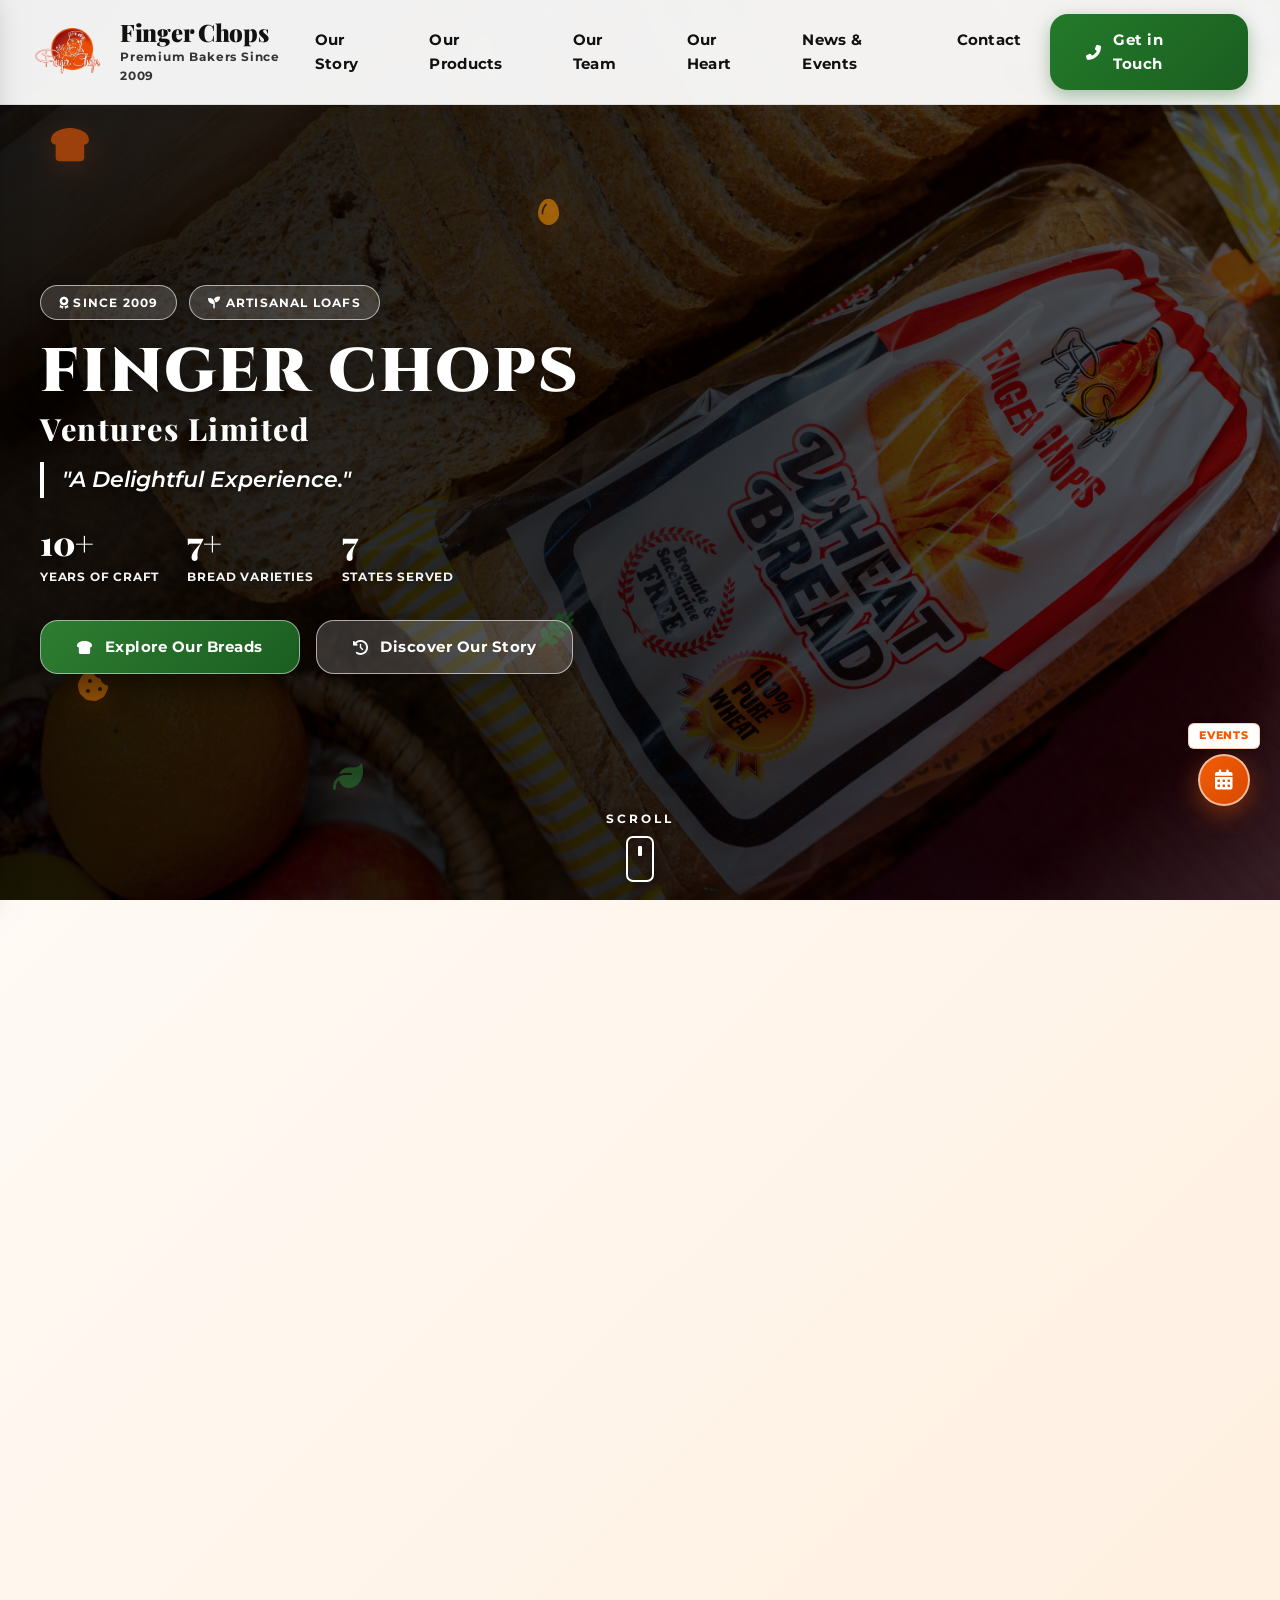
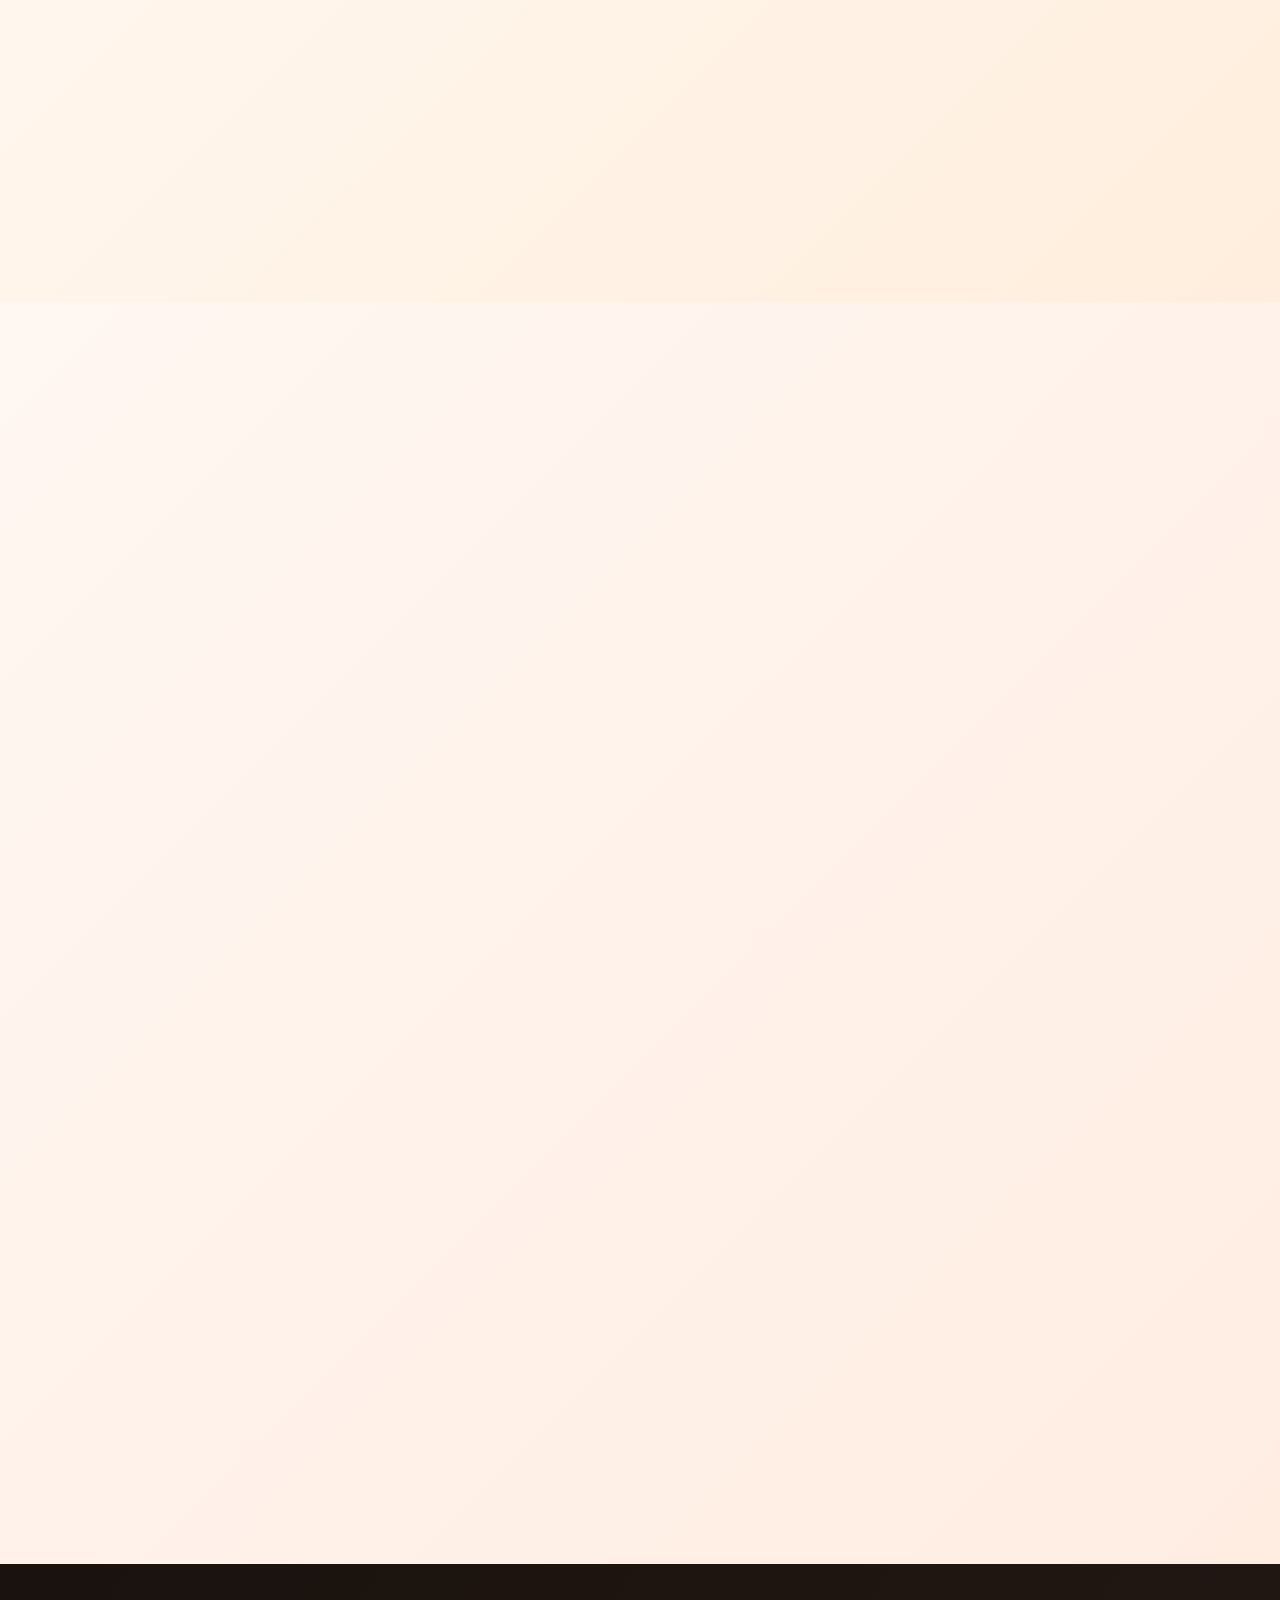
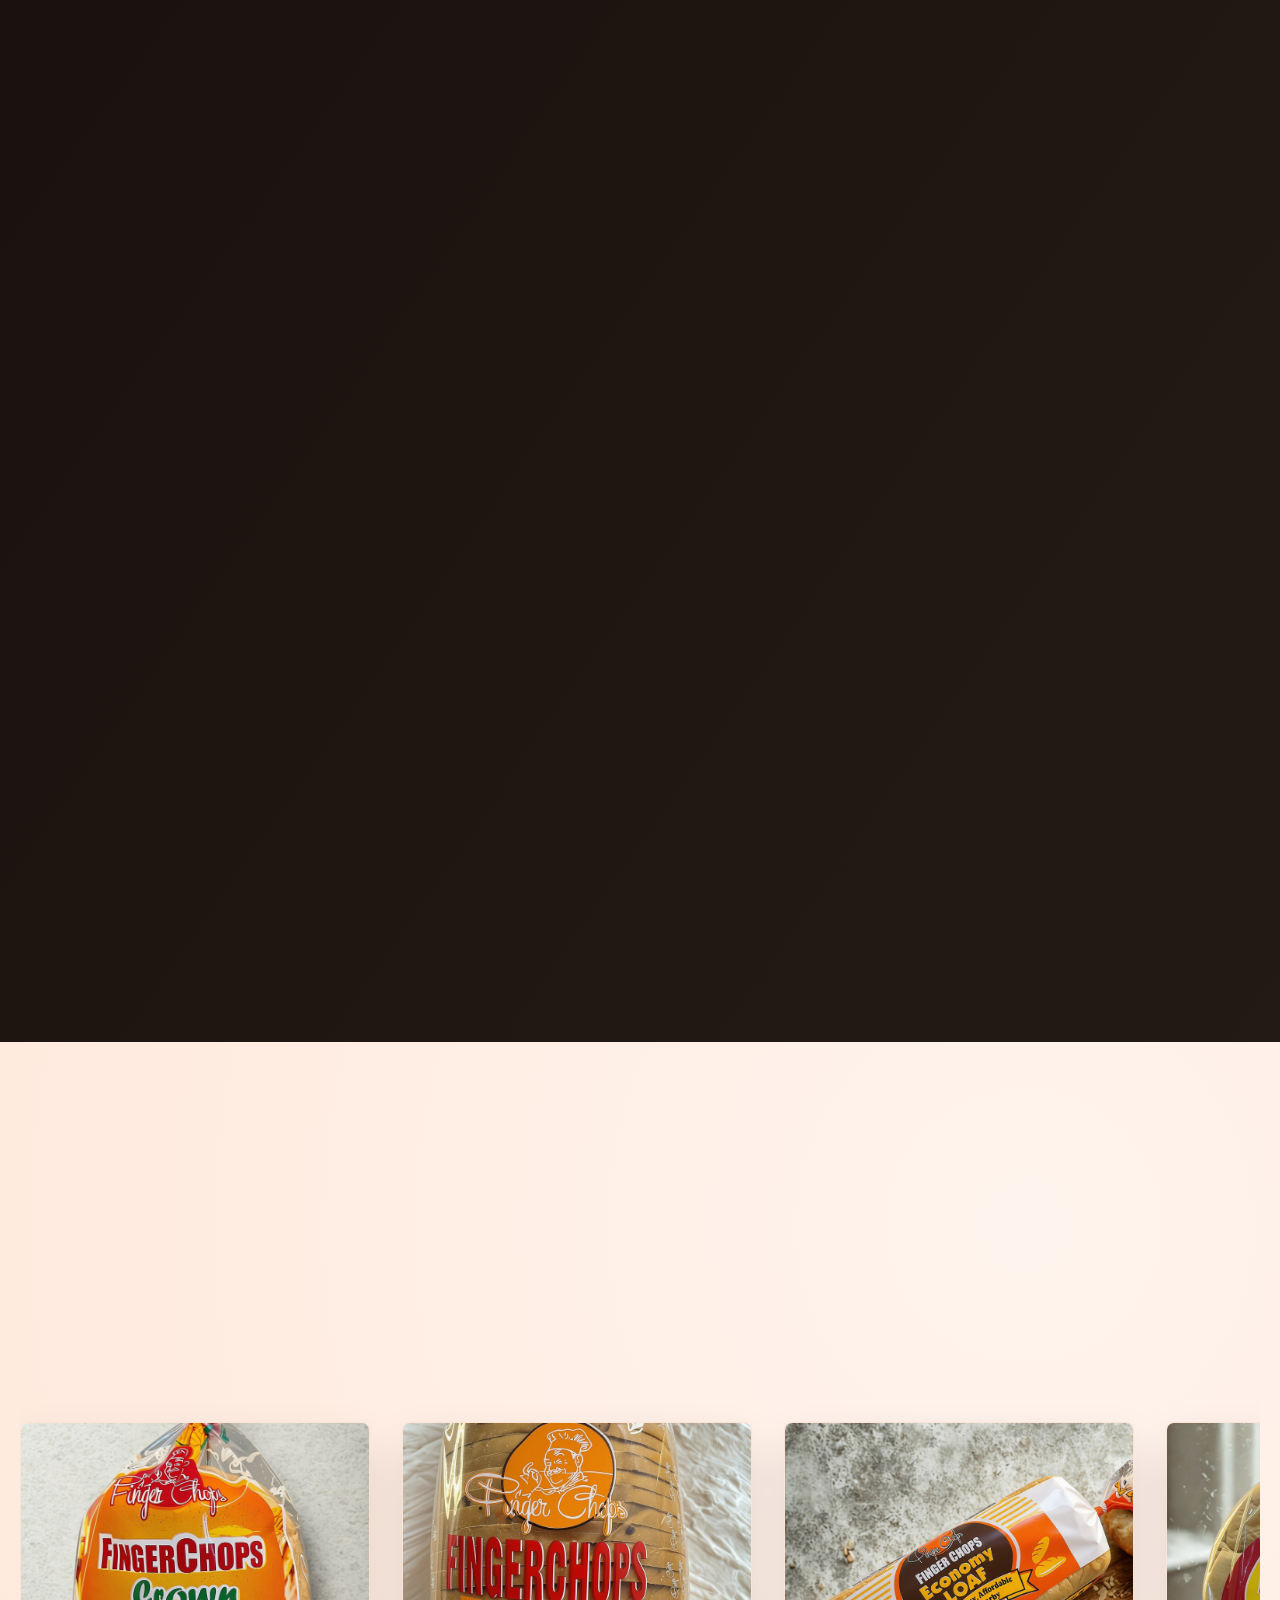
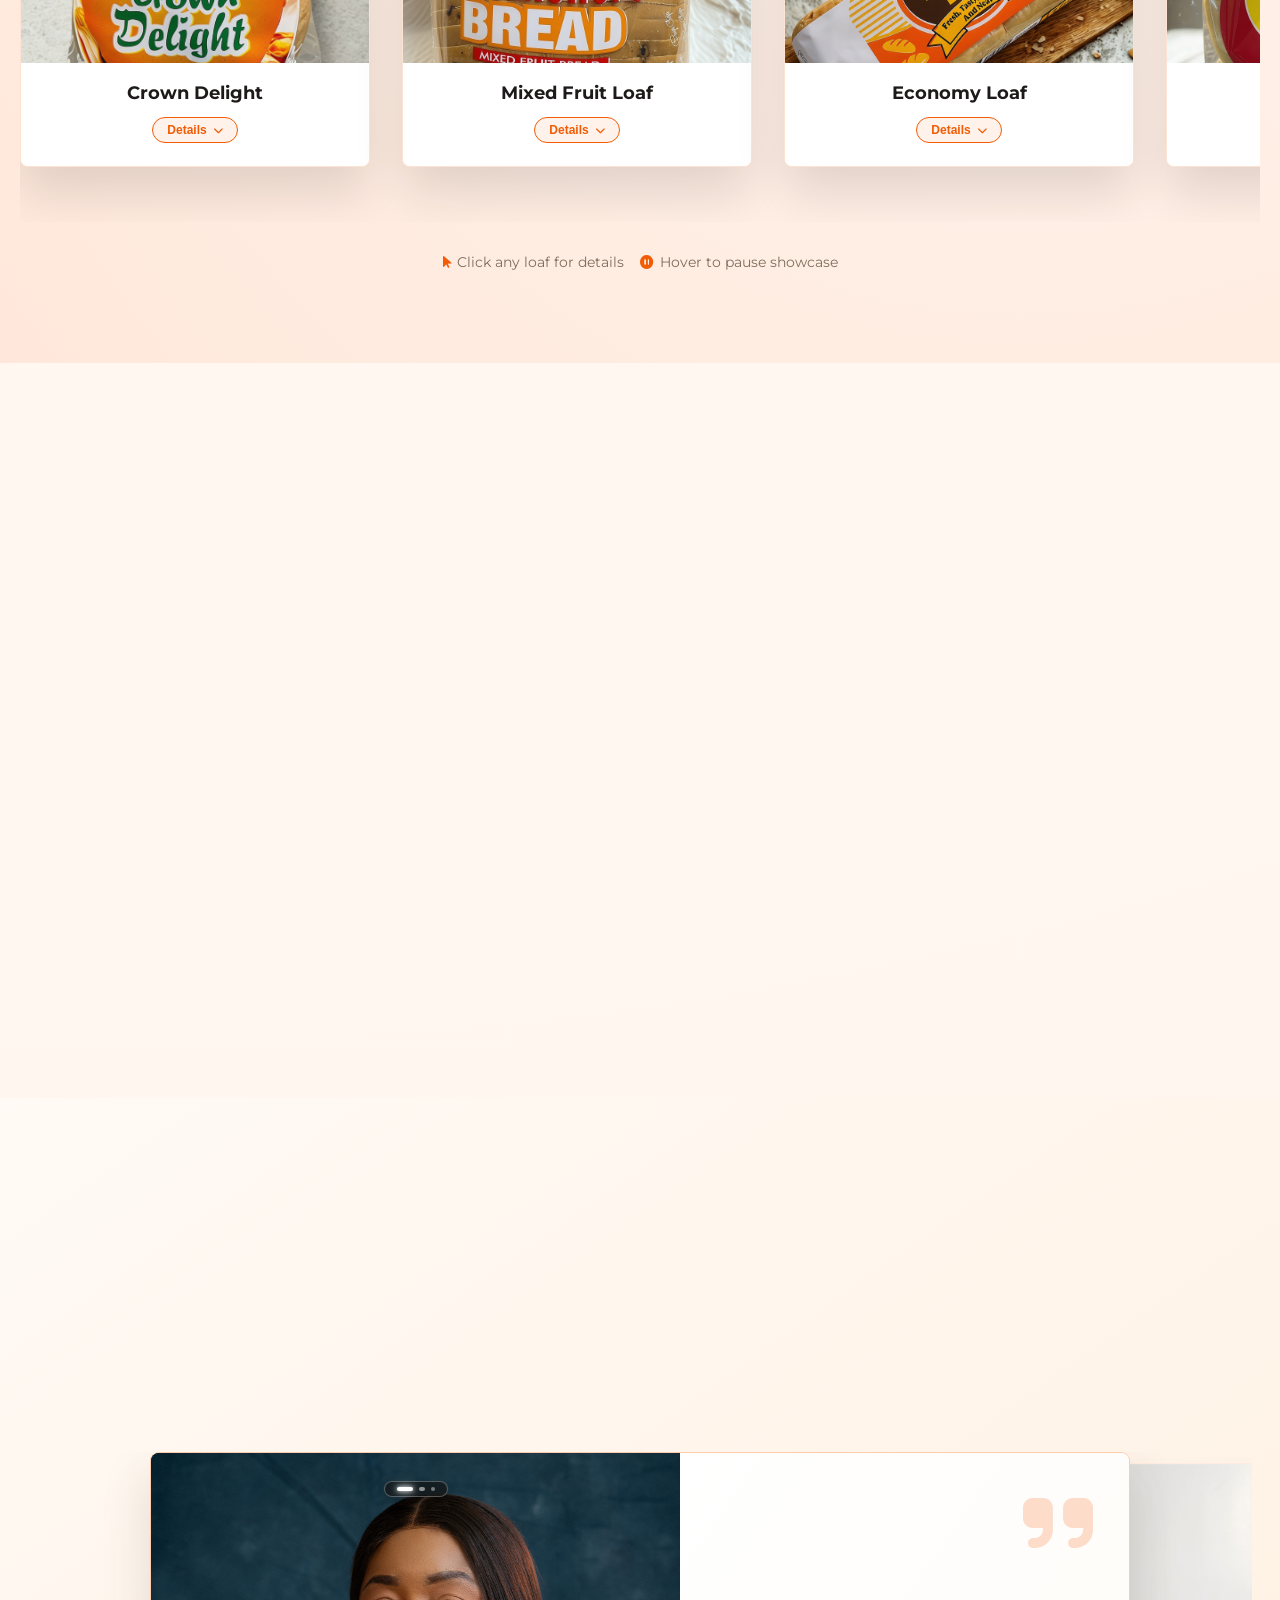
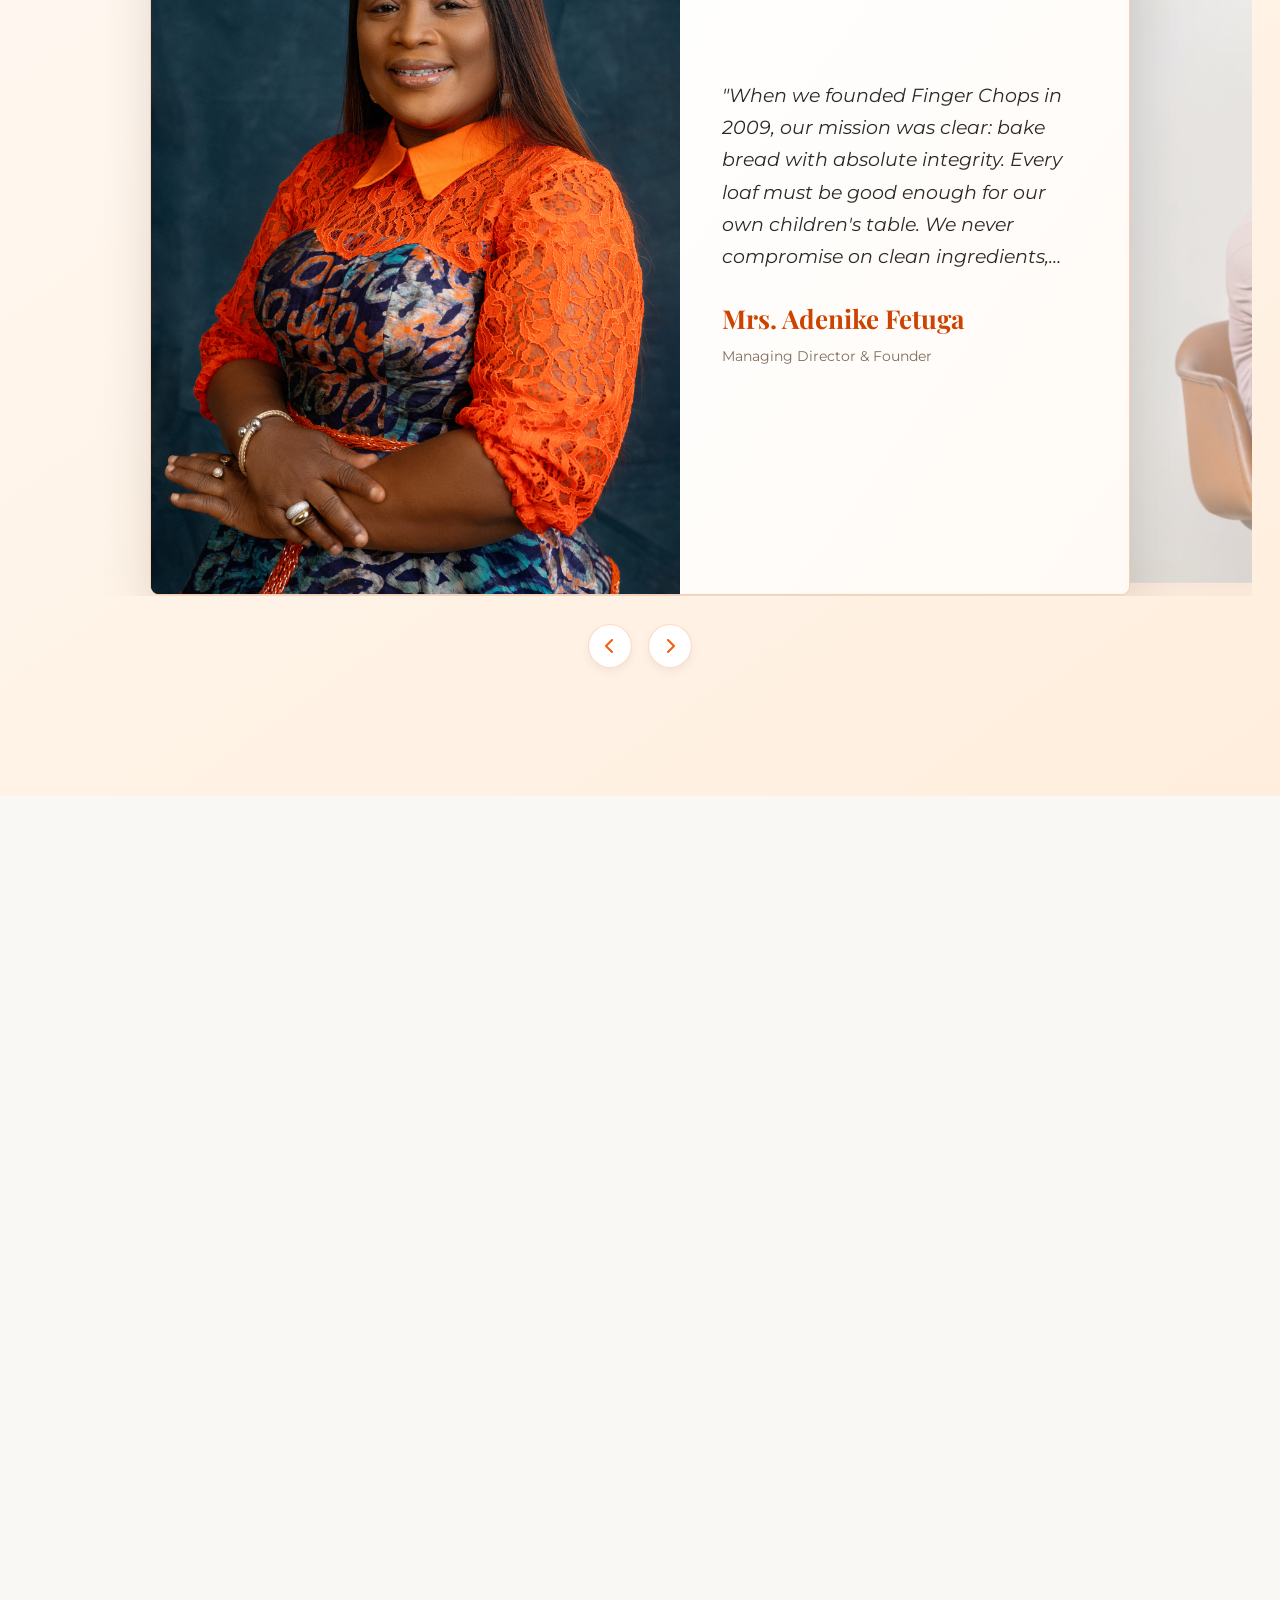
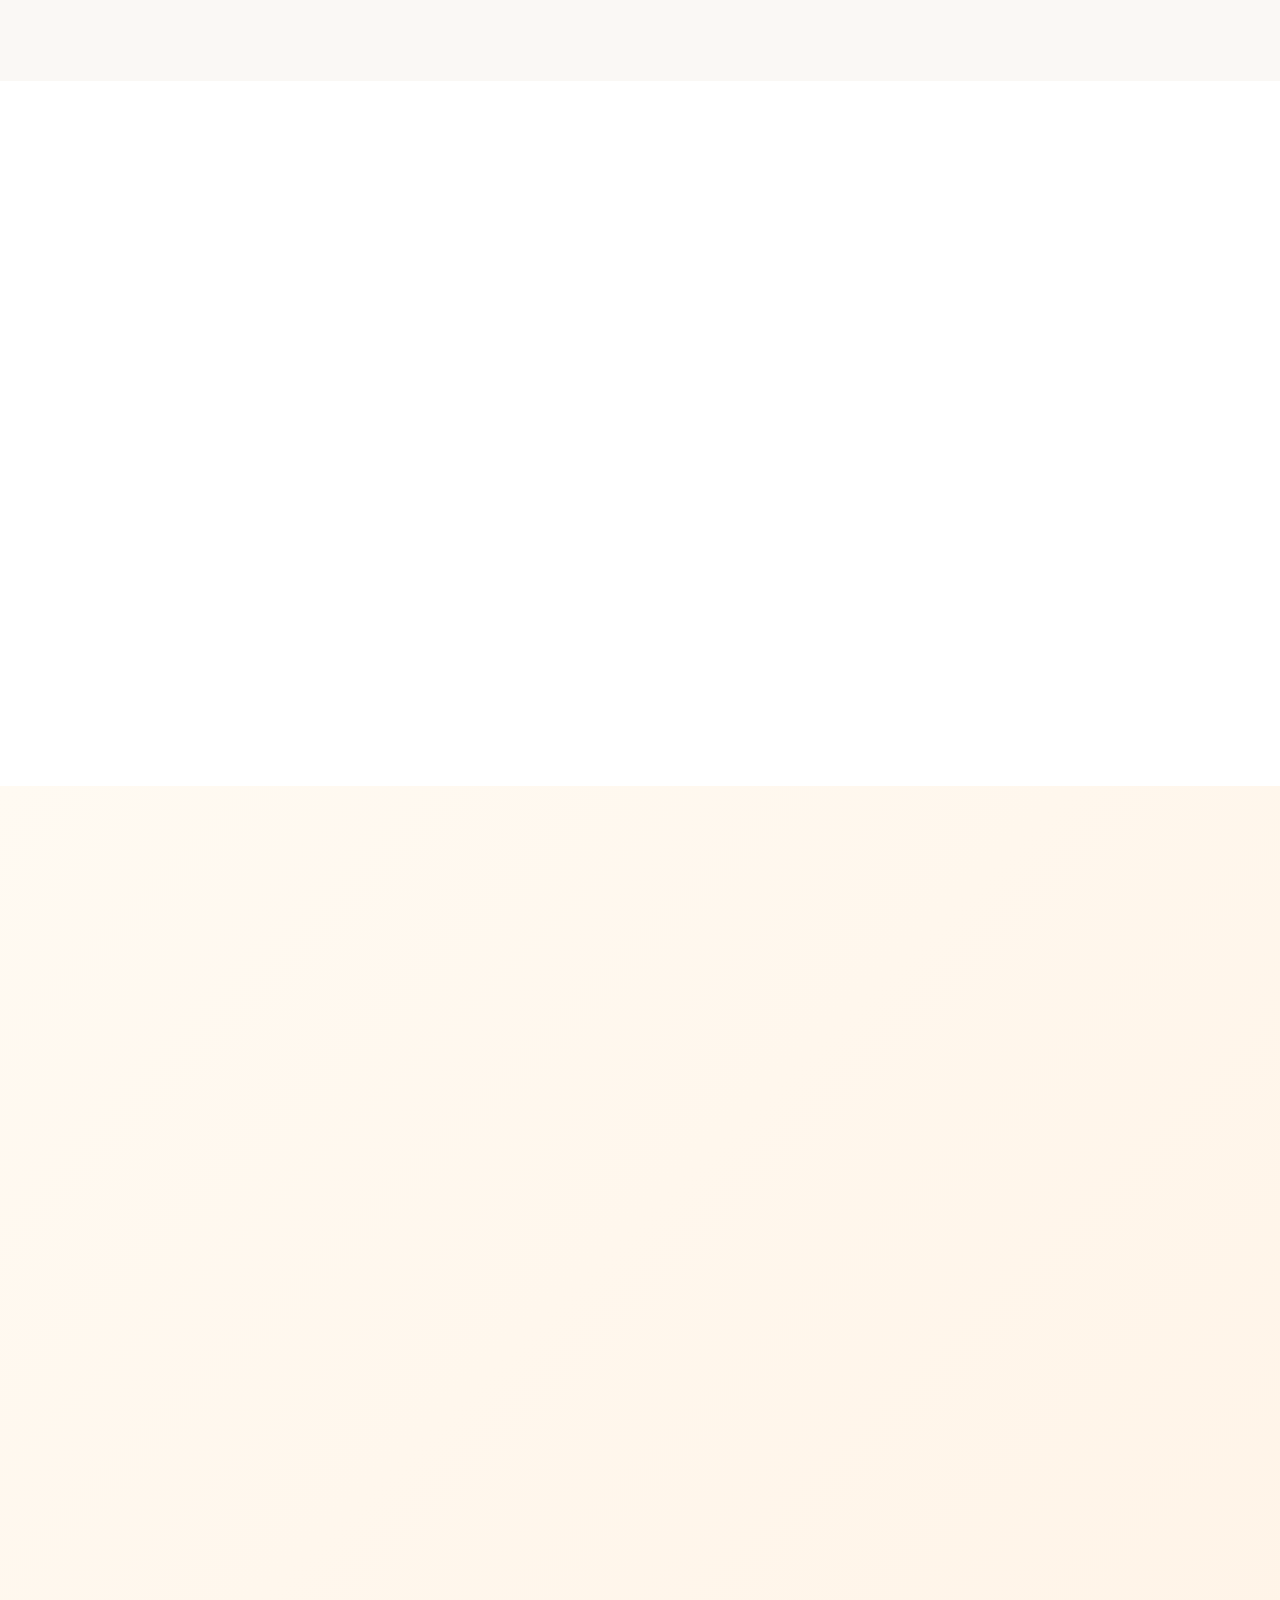
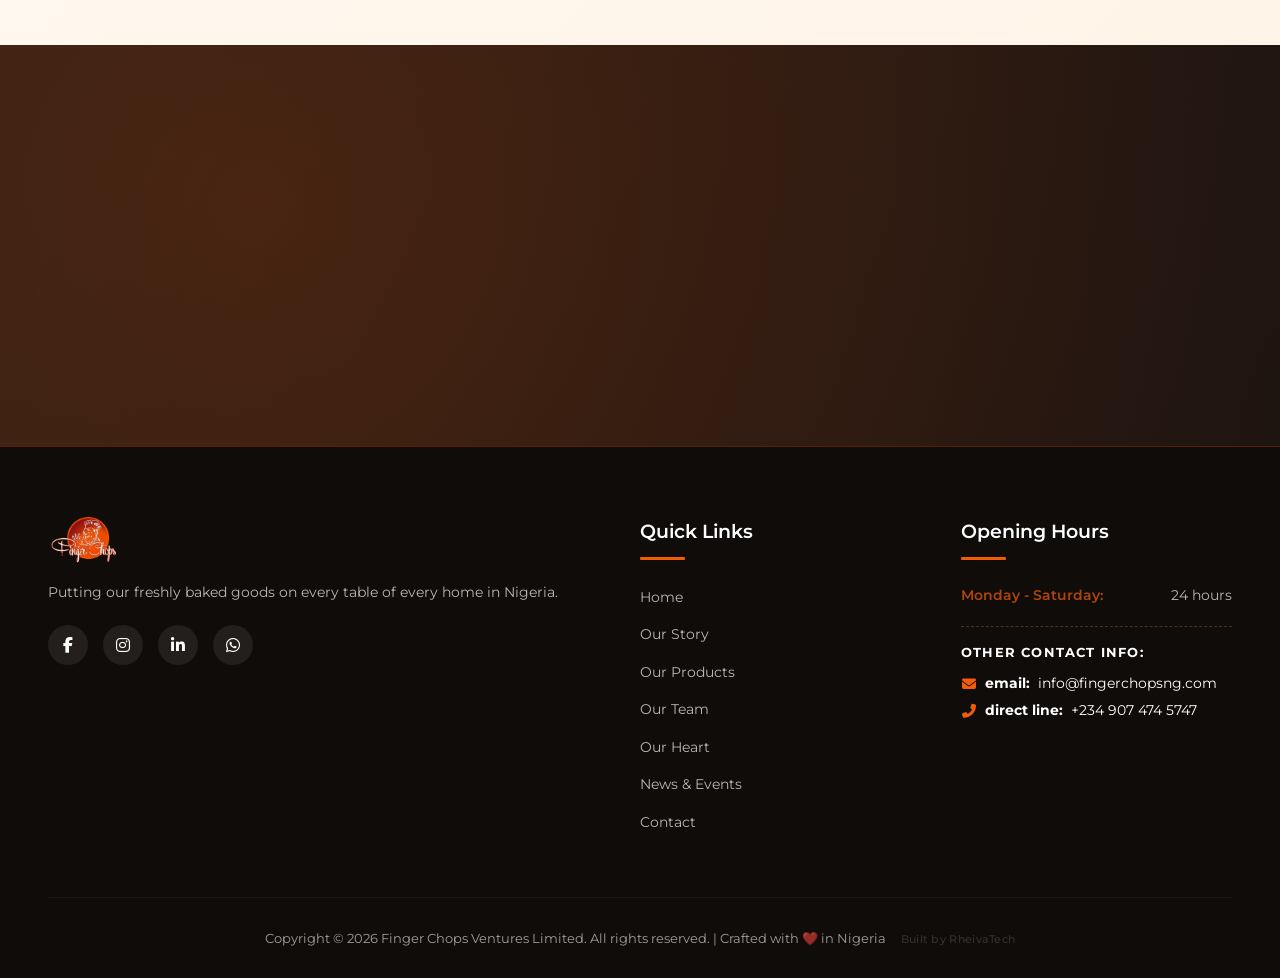
==== commit 0374d5b8: "Update index.html" ====
--- a/index.html
+++ b/index.html
@@ -133,13 +133,14 @@
             <div class="hero-content">
                 <div class="hero-text" data-aos="fade-right" data-aos-duration="800">
                     <div class="hero-badge">
-                        <span class="badge"><i class="fas fa-award"></i> Artisanal Nigerian Bakery</span>
+                        <span class="badge"><i class="fas fa-award"></i> Since 2009</span>
+                        <span class="badge"><i class="fas fa-seedling"></i> Artisanal Loafs</span>
                     </div>
                     <h1 class="hero-title">
                         <span class="brand-name">Finger Chops</span>
                         <span class="brand-suffix">Ventures Limited</span>
                     </h1>
-                    <p class="hero-tagline">"Baking smiles, nourishing communities with every loaf since 2009."</p>
+                    <p class="hero-tagline">"A Delightful Experience."</p>
 
                     <div class="hero-stats">
                         <div class="stat">
@@ -148,7 +149,7 @@
                         </div>
                         <div class="stat">
                             <span class="stat-number">7+</span>
-                            <span class="stat-label">Artisanal Varieties</span>
+                            <span class="stat-label">Bread Varieties</span>
                         </div>
                         <div class="stat">
                             <span class="stat-number">7</span>
@@ -207,7 +208,7 @@
                         <div class="features-grid">
                             <div class="feature" data-aos="zoom-in" data-aos-delay="100">
                                 <i class="fas fa-leaf"></i>
-                                <span>No Preservatives</span>
+                                <span>100% Approved Natural Ingredients</span>
                             </div>
                             <div class="feature" data-aos="zoom-in" data-aos-delay="200">
                                 <i class="fas fa-check-double"></i>
@@ -215,11 +216,11 @@
                             </div>
                             <div class="feature" data-aos="zoom-in" data-aos-delay="300">
                                 <i class="fas fa-seedling"></i>
-                                <span>Natural Recipes</span>
+                                <span>Handcrafted Recipes</span>
                             </div>
                             <div class="feature" data-aos="zoom-in" data-aos-delay="400">
                                 <i class="fas fa-hands-wash"></i>
-                                <span>Modern Hygiene</span>
+                                <span>Modern Hygiene Standards</span>
                             </div>
                         </div>
                     </div>
@@ -244,7 +245,7 @@
             <div class="container">
                 <div class="section-header" data-aos="fade-up">
                     <span class="section-subtitle">Our Heritage</span>
-                    <h2>A Decade of Heartfelt Growth</h2>
+                    <h2>Our Story of Heartfelt Growth</h2>
                     <div class="divider"><span class="divider-line"></span><i class="fas fa-bread-slice"></i><span class="divider-line"></span></div>
                 </div>
 
@@ -253,32 +254,32 @@
                         <div class="timeline-item">
                             <div class="timeline-year">2009</div>
                             <div class="timeline-content">
-                                <h4>Humble Beginnings in Warri</h4>
-                                <p>Started with a single traditional oven and a dream to serve our local neighborhood with honest, preservative-free bread.</p>
+                                <h4>Founded in Delta State</h4>
+                                <p>To meet the rising needs of individual consumers and corporate organizations in Delta State</p>
                             </div>
                         </div>
 
                         <div class="timeline-item">
-                            <div class="timeline-year">2015</div>
+                            <div class="timeline-year">2014</div>
                             <div class="timeline-content">
-                                <h4>Modern Bakery Upgrade &amp; NAFDAC</h4>
-                                <p>Commissioned our expanded modern bakery facility with state-of-the-art spiral kneaders and secured full regulatory approvals.</p>
+                                <h4>Modern Bakery Upgrade &amp; Commence</h4>
+                                <p>Started full bakery operations (14<sup>th</sup> of September).</p>
                             </div>
                         </div>
 
                         <div class="timeline-item">
                             <div class="timeline-year">2020</div>
                             <div class="timeline-content">
-                                <h4>Expanding Across 7 States</h4>
-                                <p>Introduced our signature Crown Delight and Mixed Fruit loaves, establishing regional delivery fleets across southern Nigeria.</p>
+                                <h4>Expanding Across 6+ States</h4>
+                                <p>Introduced our signature loaves and establishing regional delivery fleets across southern Nigeria.</p>
                             </div>
                         </div>
 
                         <div class="timeline-item">
-                            <div class="timeline-year">2024+</div>
+                            <div class="timeline-year">Today</div>
                             <div class="timeline-content">
-                                <h4>Artisanal Mastery &amp; 24/7 Supply</h4>
-                                <p>Serving hundreds of distribution centers around the clock, powering thousands of homes with fresh, hot bread daily.</p>
+                                <h4>Artisanal Mastery &amp; 24/7</h4>
+                                <p>Serving 6+ states, loved by thousands</p>
                             </div>
                         </div>
                     </div>
@@ -286,14 +287,22 @@
                     <div class="journey-story" data-aos="fade-left">
                         <div class="story-card" id="heritageStoryCard">
                             <div class="story-card-header">
-                                <i class="fas fa-crown"></i>
-                                <h3>The Secret in the Flour</h3>
+                                <i class="fas fa-book-open"></i>
+                                <h3>What We stand For</h3>
                             </div>
                             <div class="story-preview">
-                                <p class="story-highlight">
-                                    <strong>"We never cut corners on fermentation time."</strong> Every batch of dough is kneaded with precision and given ample time to rest and naturally develop its silky texture and deep flavor.
-                                </p>
-                            </div>
+                            <div class="story-highlight">
+                                <strong>Vision:</strong> To have our tasty and nutritious baked goods on every tables of every home in Nigeria.<br><br><strong>Mission:</strong> To harness the power of food to connect people, cultures and create a better world for living.<br><br><strong>Core Values:</strong>
+                                    <ul style="margin-left: 25px; margin-top: 8px;">
+                                        <li>Quality</li>
+                                        <li>Integrity</li>
+                                        <li>Professionalism</li>
+                                        <li>Teamwork</li>
+                                        <li>Customer Satisfaction</li>
+                                    </ul>
+                                </div>
+                            </div>
+                            <!-- We do not need these parts
                             <div class="story-full">
                                 <div class="story-full-content">
                                     <p>Our founder believed that the real soul of bread lies in patience. In a fast-paced world where commercial bakeries rely on chemical dough accelerators and artificial softeners, Finger Chops remains fiercely committed to natural fermentation.</p>
@@ -303,7 +312,7 @@
                             <button type="button" class="story-dropdown-btn" id="storyDropdownBtn" aria-label="Toggle story details">
                                 <span class="btn-text"><i class="fas fa-book-open"></i> Read Full Story</span>
                                 <span class="chevron-down"></span>
-                            </button>
+                            </button> -->
                         </div>
                     </div>
                 </div>
@@ -326,7 +335,7 @@
                         Your browser does not support the video tag.
                     </video>
                     <div class="video-caption">
-                        <i class="fas fa-sparkles"></i> Step inside Finger Chops Bakery — Modern craft meets authentic traditional recipes.
+                        <i class="fas fa-sparkles"></i> Step inside Finger Chops Bakery — Modern craft meets authentic handcrafted recipes.
                     </div>
                 </div>
             </div>
@@ -522,7 +531,7 @@
                             <i class="fas fa-fire-burner"></i>
                             <span class="step-number">03</span>
                         </div>
-                        <h3>Stone Hearth Baking</h3>
+                        <h3>Stove Heat Baking</h3>
                         <p>Precise temperature zones yield a golden caramel crust with a moist, melt-in-your-mouth interior.</p>
                     </div>
 
@@ -532,7 +541,7 @@
                             <span class="step-number">04</span>
                         </div>
                         <h3>Fresh Daily Delivery</h3>
-                        <p>Dispatched at 4:00 AM daily across 7 states, arriving warm and fresh at your neighborhood store.</p>
+                        <p>Dispatched daily across 7 states, arriving warm and fresh at your neighborhood store.</p>
                     </div>
                 </div>
             </div>
@@ -574,7 +583,7 @@
                             <!-- Expert 2: Kehinde Komolafe -->
                             <div class="expert-message-card" data-index="1">
                                 <div class="expert-image-wrapper">
-                                    <img src="experts/kehinde_komolafe.png" alt="Kehinde Komolafe" class="expert-image" loading="lazy">
+                                    <img src="experts/kehinde_komolafe.jpg" alt="Kehinde Komolafe" class="expert-image" loading="lazy">
                                 </div>
                                 <div class="expert-message">
                                     <i class="fas fa-quote-right quote-icon"></i>
@@ -591,7 +600,7 @@
                             <!-- Expert 3: Augustin C. Obiekea -->
                             <div class="expert-message-card" data-index="2">
                                 <div class="expert-image-wrapper">
-                                    <img src="experts/Augustin_c_obiekea.png" alt="Augustin C. Obiekea" class="expert-image" loading="lazy">
+                                    <img src="experts/augustin_c_obiekea.jpg" alt="Augustin C. Obiekea" class="expert-image" loading="lazy">
                                 </div>
                                 <div class="expert-message">
                                     <i class="fas fa-quote-right quote-icon"></i>
@@ -608,7 +617,7 @@
                             <!-- Expert 4: Temitope Joseph -->
                             <div class="expert-message-card" data-index="3">
                                 <div class="expert-image-wrapper">
-                                    <img src="experts/temitope_joseph.jpeg" alt="Temitope Joseph" class="expert-image" loading="lazy">
+                                    <img src="experts/temitope_joseph.jpg" alt="Temitope Joseph" class="expert-image" loading="lazy">
                                 </div>
                                 <div class="expert-message">
                                     <i class="fas fa-quote-right quote-icon"></i>
@@ -642,7 +651,7 @@
                             <!-- Expert 6: Justus Okhawere -->
                             <div class="expert-message-card" data-index="5">
                                 <div class="expert-image-wrapper">
-                                    <img src="experts/okhawere_justus.jpeg" alt="Justus Okhawere" class="expert-image" loading="lazy">
+                                    <img src="experts/okhawere_justus.jpg" alt="Justus Okhawere" class="expert-image" loading="lazy">
                                 </div>
                                 <div class="expert-message">
                                     <i class="fas fa-quote-right quote-icon"></i>
@@ -698,11 +707,11 @@
                     <div class="outreach-card" data-aos="fade-up" data-aos-delay="200">
                         <div class="outreach-card-image-container">
                             <span class="outreach-badge">Youth Development</span>
-                            <i class="fas fa-graduation-cap outreach-icon"></i>
+                            <i class="<i class="fa-solid fa-solidLarge fa-newspaper"></i>
                         </div>
                         <div class="outreach-card-body">
-                            <h3>Bakers' Apprenticeship Academy</h3>
-                            <p>Our free vocational training program empowers energetic Nigerian youths with professional baking skills, food hygiene mastery, and small-business mentorship to foster self-reliance.</p>
+                            <h3>CAC Registered & Certified</h3>
+                            <p>We are certified by the Corporate Affairs Commission (CAC). All our products and ingredients are duely certified by NAFDAC and SONS</p>
                             <div class="outreach-footer-note">
                                 <i class="fas fa-circle"></i> 120+ Graduates mentored since 2018
                             </div>
@@ -716,9 +725,9 @@
                         </div>
                         <div class="outreach-card-body">
                             <h3>School Nutrition Support</h3>
-                            <p>Partnering with primary schools to provide fortified, whole-grain snack loaves to underprivileged pupils, ensuring children have steady energy to learn, grow, and thrive.</p>
+                            <p>We are building a future network of schools combining foundational education with fortified, whole-grain nutrition so every student has the energy to learn, grow, and thrive.</p>
                             <div class="outreach-footer-note">
-                                <i class="fas fa-circle"></i> 14 Schools supported across Delta State
+                                <i class="fas fa-circle"></i> Our future ambissions
                             </div>
                         </div>
                     </div>
@@ -792,7 +801,7 @@
 
                         <div class="faq-item">
                             <button type="button" class="faq-question">
-                                <span>Are products NAFDAC approved?</span>
+                                <span>Are your products NAFDAC approved?</span>
                                 <i class="fas fa-chevron-down"></i>
                             </button>
                             <div class="faq-answer">
@@ -802,21 +811,21 @@
 
                         <div class="faq-item">
                             <button type="button" class="faq-question">
-                                <span>Where can I buy Finger Chops bread?</span>
+                                <span>Do you do deliveries?</span>
                                 <i class="fas fa-chevron-down"></i>
                             </button>
                             <div class="faq-answer">
-                                <p>Our bread is available across major supermarkets, grocery stores, and authorized neighborhood depots throughout Delta, Edo, Ondo, Anambra, Bayelsa, Rivers, and Lagos.</p>
+                                <p>Yes! We deliver our products in bulk daily within Delta and nearby locations. Our bread is available across major supermarkets, grocery stores, and authorized neighborhood depots. We also have vendors selling outside our direct coverage. You can contact us for delivery options in your location.</p>
                             </div>
                         </div>
 
                         <div class="faq-item">
                             <button type="button" class="faq-question">
-                                <span>Do you accept bulk supply orders?</span>
+                                <span>What are your opening hours and do you take special orders?</span>
                                 <i class="fas fa-chevron-down"></i>
                             </button>
                             <div class="faq-answer">
-                                <p>Yes, we supply corporate events, boarding schools, hotels, and regional distributors. Call our direct hotline or email info@fingerchopsng.com for wholesale rates.</p>
+                                <p>Yes, we supply corporate events, boarding schools, hotels, and regional distributors. You can call our direct hotline or email info@fingerchopsng.com for wholesale rates, and contact us at least 48 hours in advance.</p>
                             </div>
                         </div>
                     </div>
--- a/style.css
+++ b/style.css
@@ -87,6 +87,8 @@
     scroll-padding-top: 100px;
     font-size: 16px;
     width: 100%;
+    max-width: 100vw;
+    overflow-x: hidden !important;
 }
 
 body {
@@ -95,14 +97,22 @@
     color: var(--text-dark);
     line-height: 1.6;
     width: 100%;
+    max-width: 100vw;
+    overflow-x: hidden !important;
+    position: relative;
+}
+
+main {
+    width: 100%;
+    max-width: 100vw;
     overflow-x: clip;
     position: relative;
-}
-
-main {
-    width: 100%;
-    position: relative;
     display: block;
+}
+
+section, footer, header {
+    max-width: 100vw;
+    box-sizing: border-box;
 }
 
 /* ===== CONTAINER ===== */
@@ -185,6 +195,7 @@
     top: 0;
     left: 0;
     width: 100%;
+    max-width: 100vw;
     background: rgba(255, 255, 255, 0.94);
     backdrop-filter: blur(12px);
     -webkit-backdrop-filter: blur(12px);
@@ -193,6 +204,8 @@
     padding: 14px 0;
     border-bottom: 1px solid rgba(0, 0, 0, 0.08);
     box-shadow: 0 4px 20px rgba(0, 0, 0, 0.03);
+    box-sizing: border-box;
+    overflow-x: clip;
 }
 
 /* Top continuous reading/scroll progress line */
@@ -224,7 +237,9 @@
     justify-content: space-between;
     padding: 0 32px;
     max-width: 1400px;
+    width: 100%;
     margin: 0 auto;
+    box-sizing: border-box;
 }
 
 .logo-link {
@@ -1280,7 +1295,7 @@
     margin-right: var(--expert-card-gap);
     display: grid;
     grid-template-columns: 1.18fr 1fr;
-    min-height: 440px;
+    min-height: 580px;
     background: #ffffff;
     border-radius: 9px;
     overflow: hidden;
@@ -1376,7 +1391,7 @@
     justify-content: center;
     width: 100%;
     height: 100%;
-    min-height: 100%;
+    min-height: 580px;
 }
 
 .expert-image {
@@ -1384,7 +1399,7 @@
     height: 100%;
     max-width: 100%;
     object-fit: cover;
-    object-position: center 15%;
+    object-position: center top;
     display: block;
     transition: transform 0.6s cubic-bezier(0.16, 1, 0.3, 1);
 }
@@ -3233,7 +3248,8 @@
     }
 
     .expert-image-wrapper {
-        height: clamp(300px, 52vw, 380px);
+        height: clamp(420px, 75vw, 560px);
+        min-height: 420px;
         width: 100%;
         overflow: hidden;
         border-radius: 9px 9px 0 0;
@@ -3512,7 +3528,8 @@
     }
 
     .expert-image-wrapper {
-        height: 290px;
+        height: clamp(380px, 92vw, 460px);
+        min-height: 380px;
     }
 
     .expert-message {
--- a/animations.css
+++ b/animations.css
@@ -5,6 +5,8 @@
     margin-bottom: 28px;
     position: relative;
     width: 100%;
+    max-width: 100%;
+    overflow: hidden;
 }
 
 .locations-carousel-container {
@@ -319,6 +321,7 @@
 @media (max-width: 900px) {
     .locations-carousel-container {
         --loc-card-gap: -12px;
+        --loc-card-width: min(640px, 86vw);
     }
 
     .location-slide-inner {
@@ -352,6 +355,7 @@
 @media (max-width: 480px) {
     .locations-carousel-container {
         --loc-card-gap: -8px;
+        --loc-card-width: min(640px, 88vw);
     }
 
     .location-page-cover {
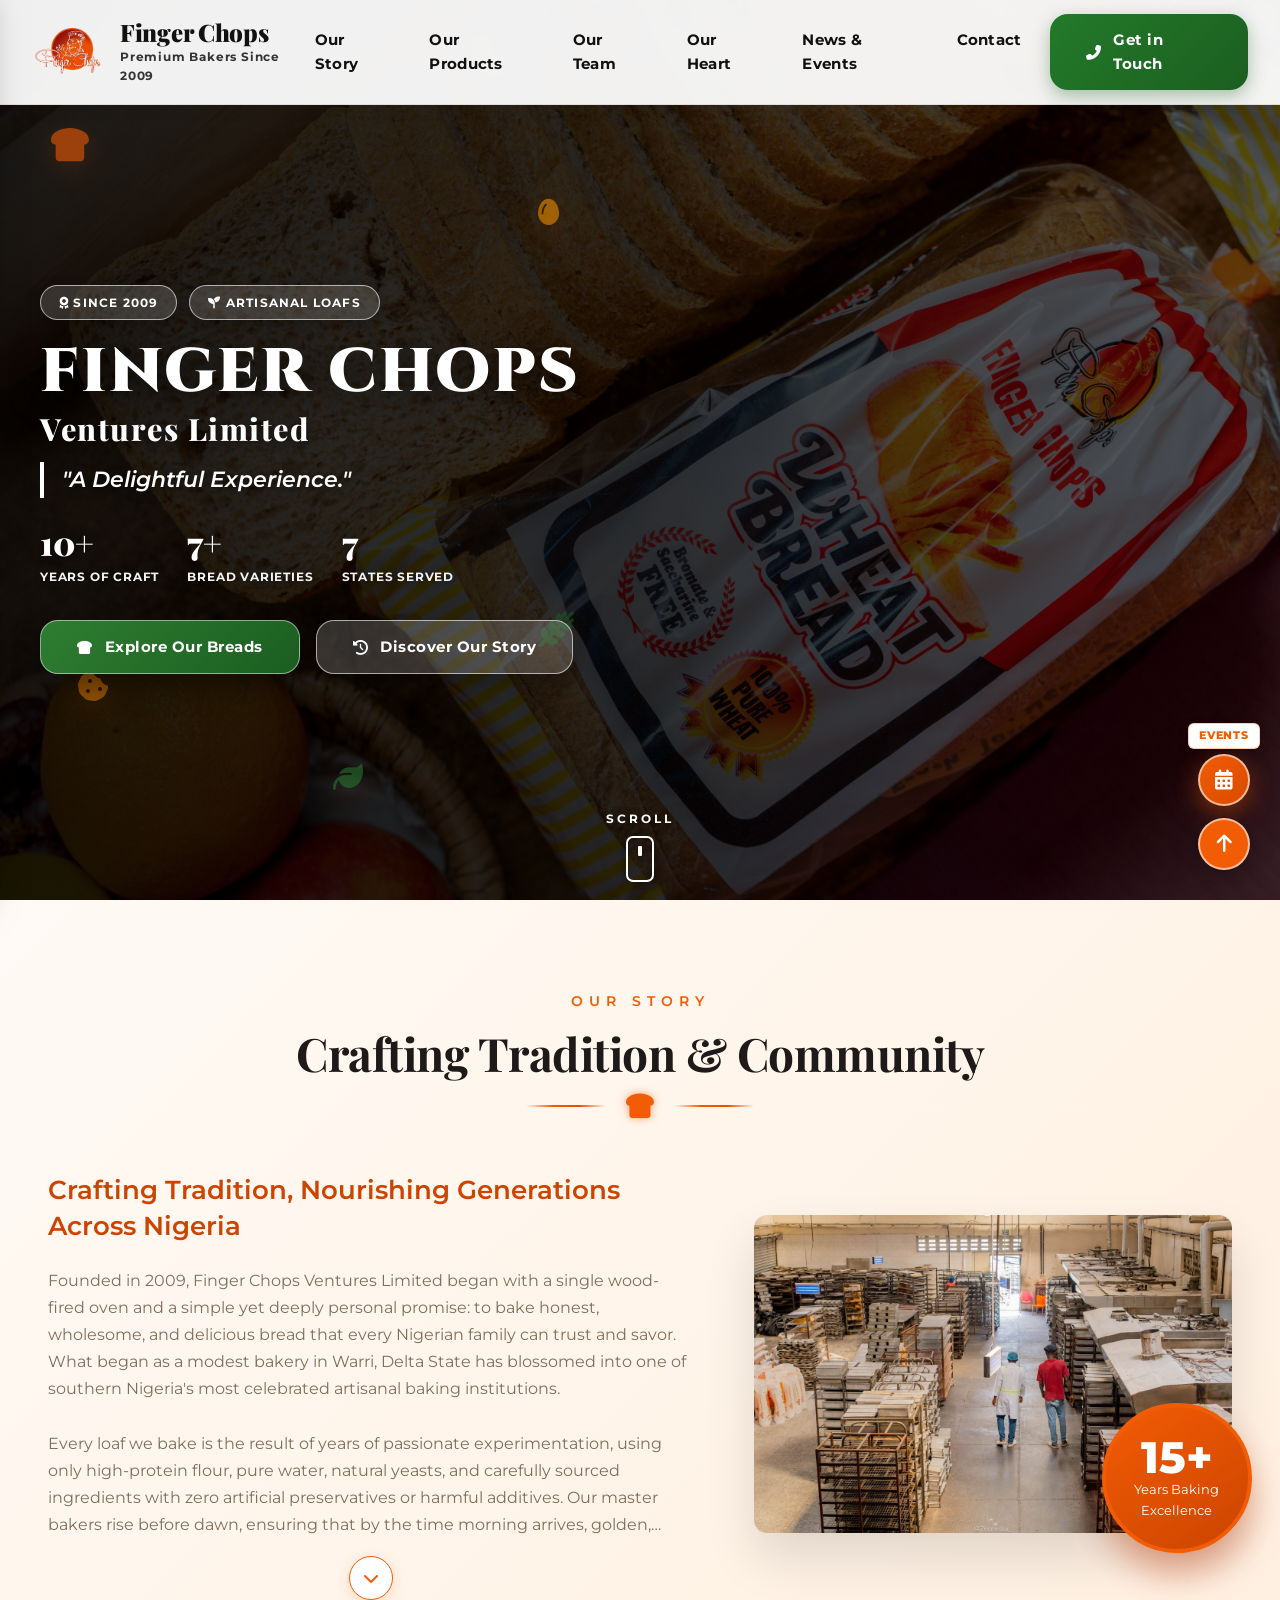
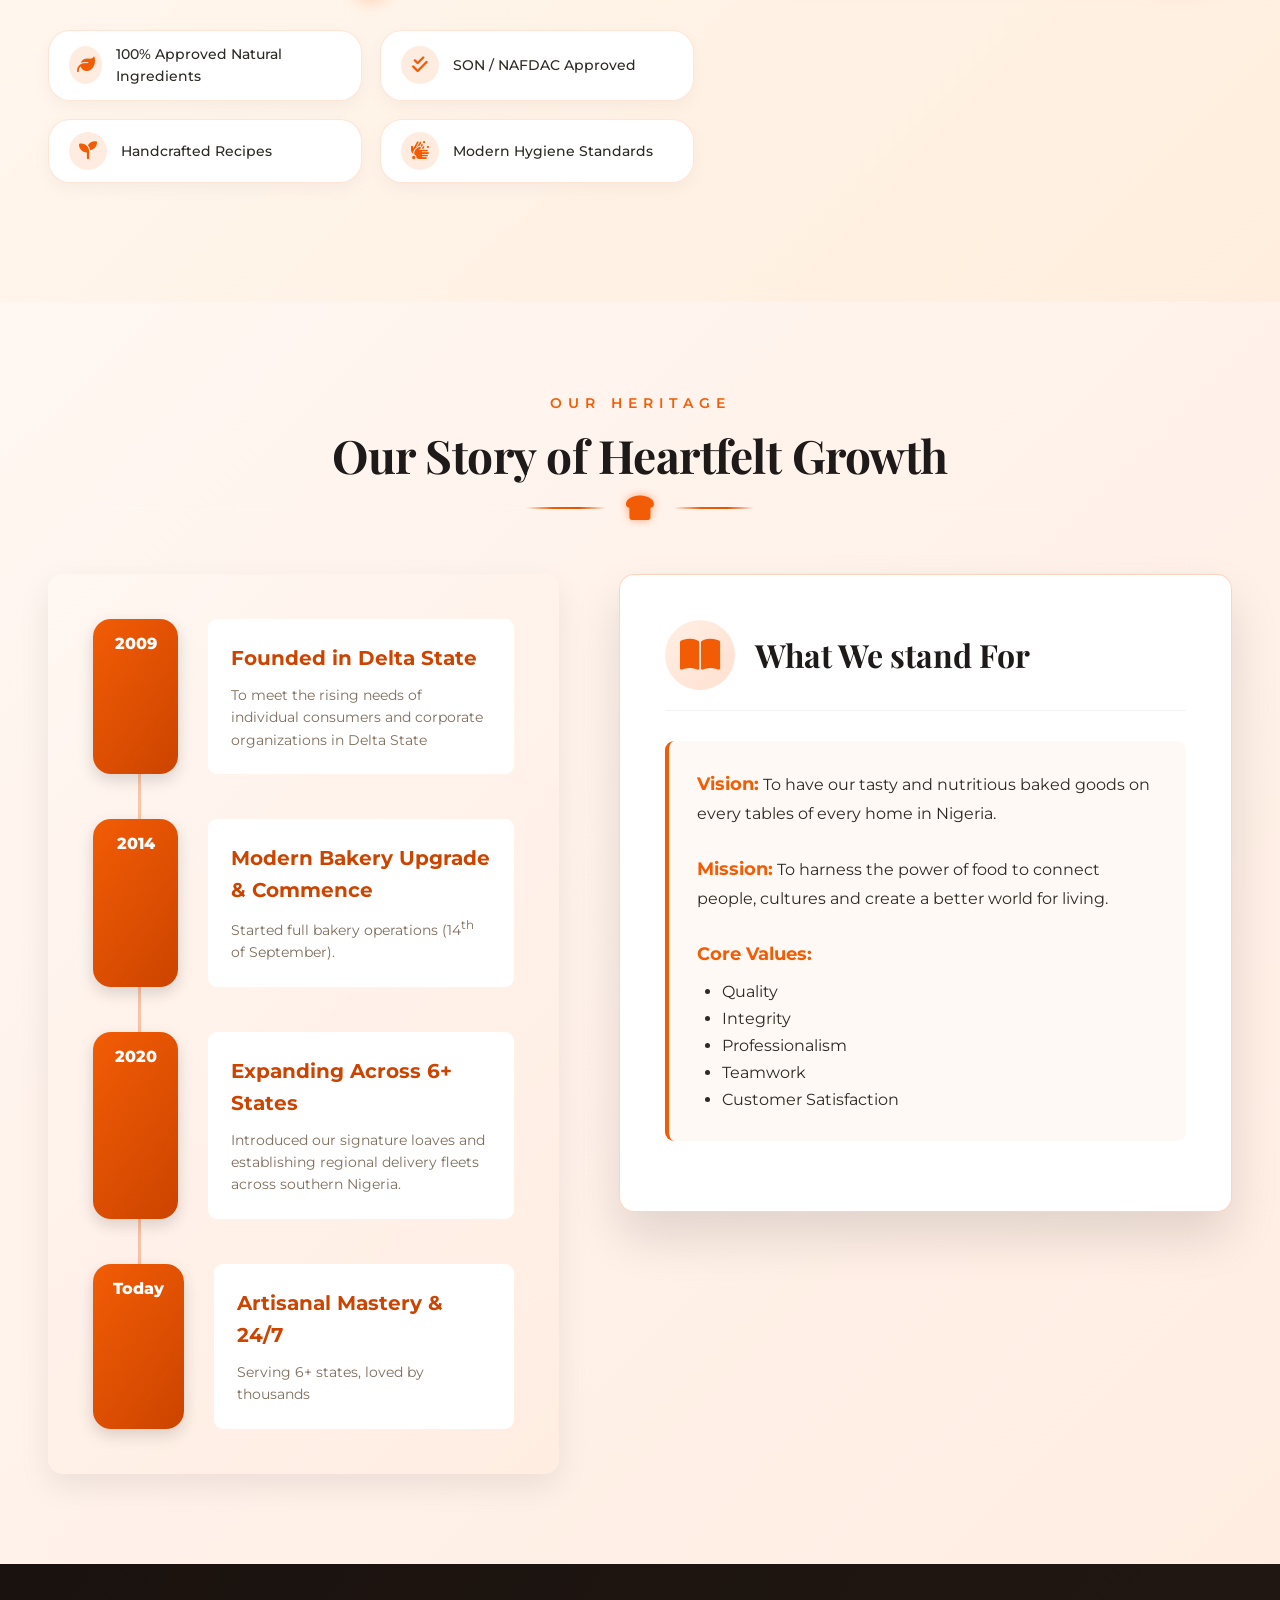
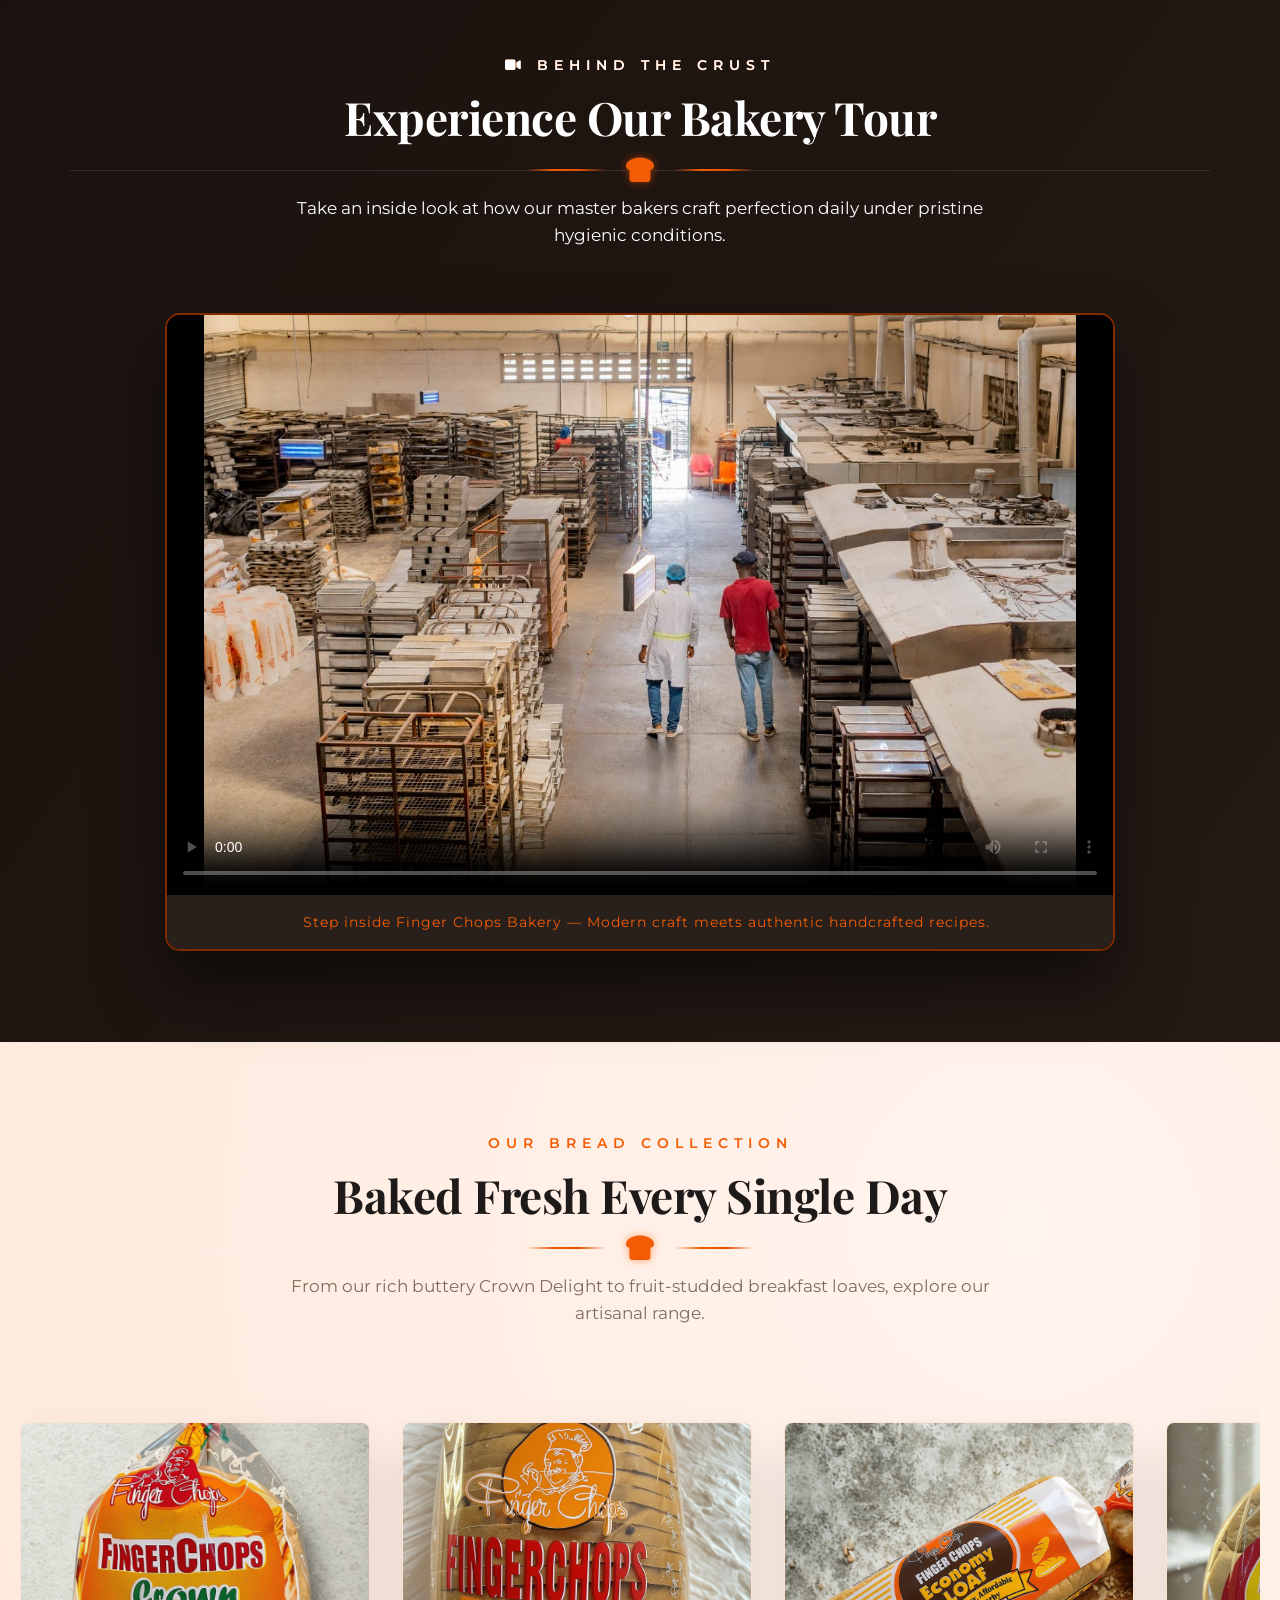
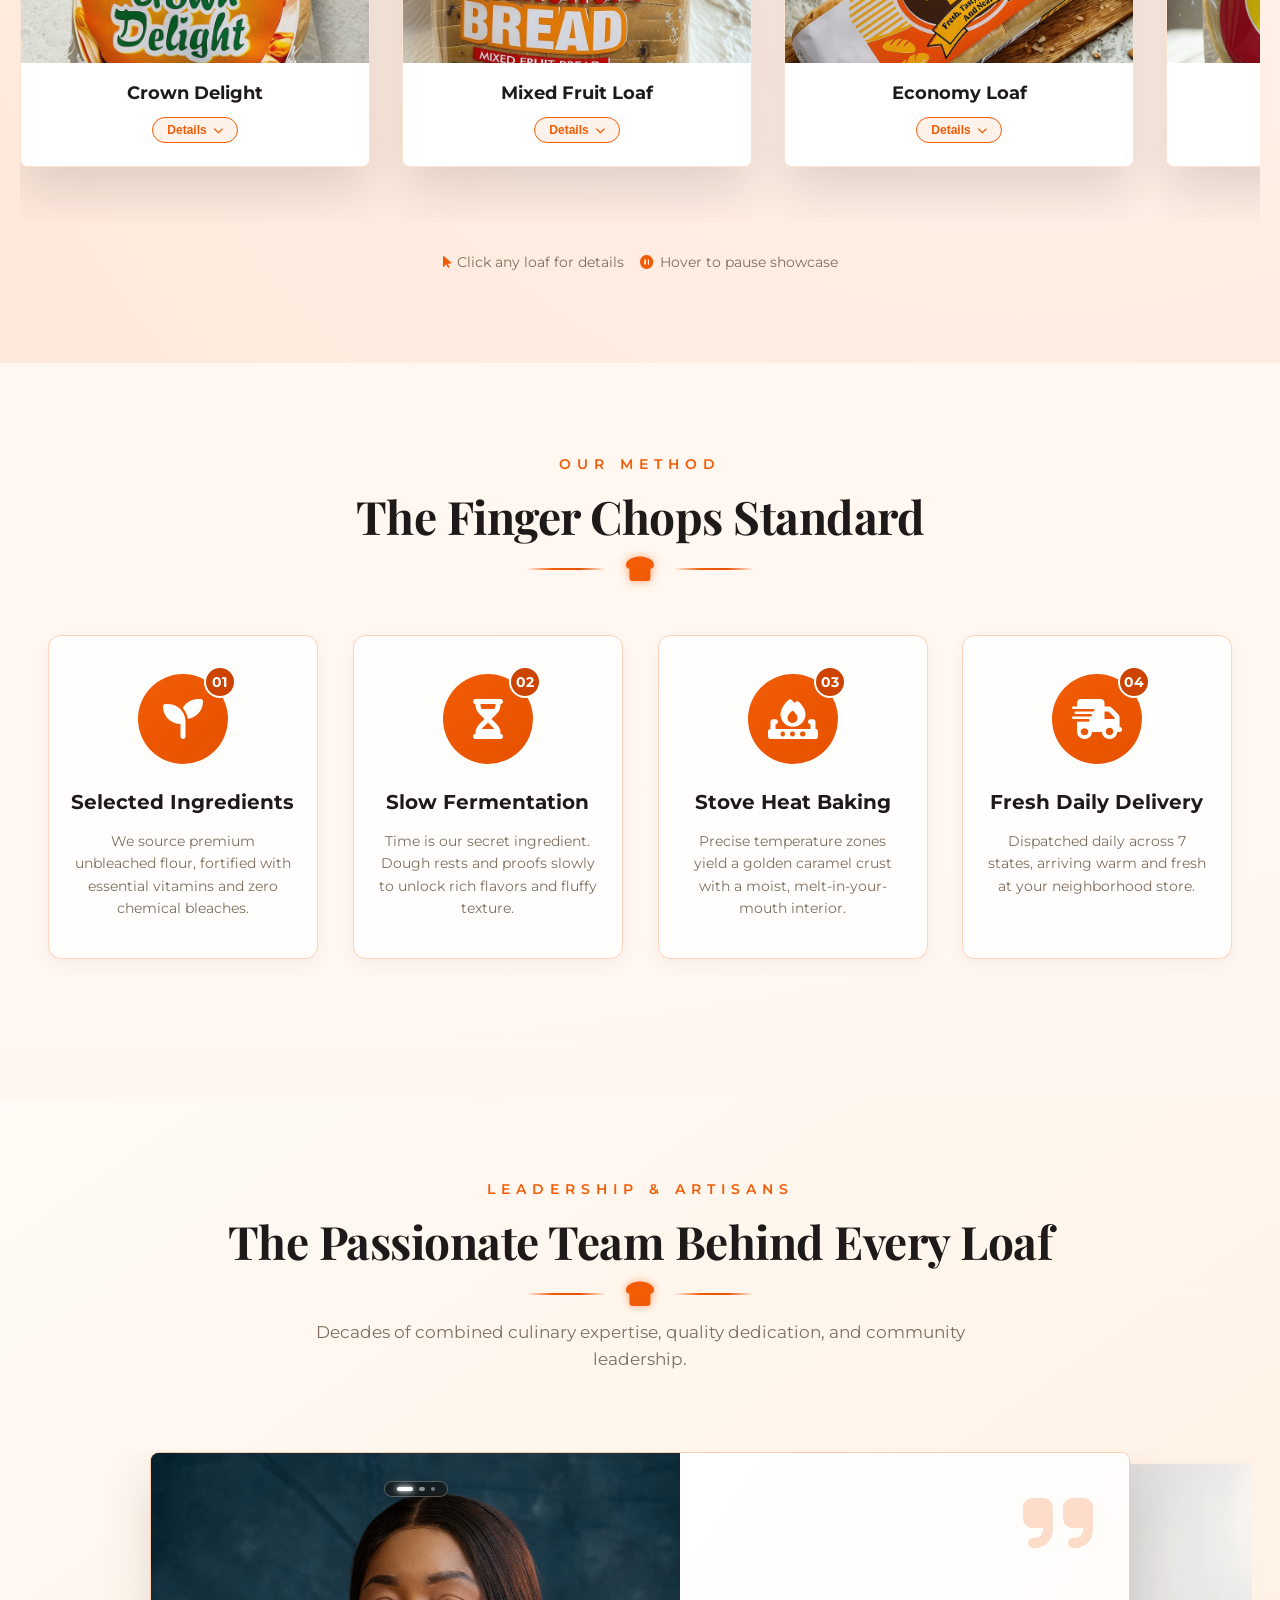
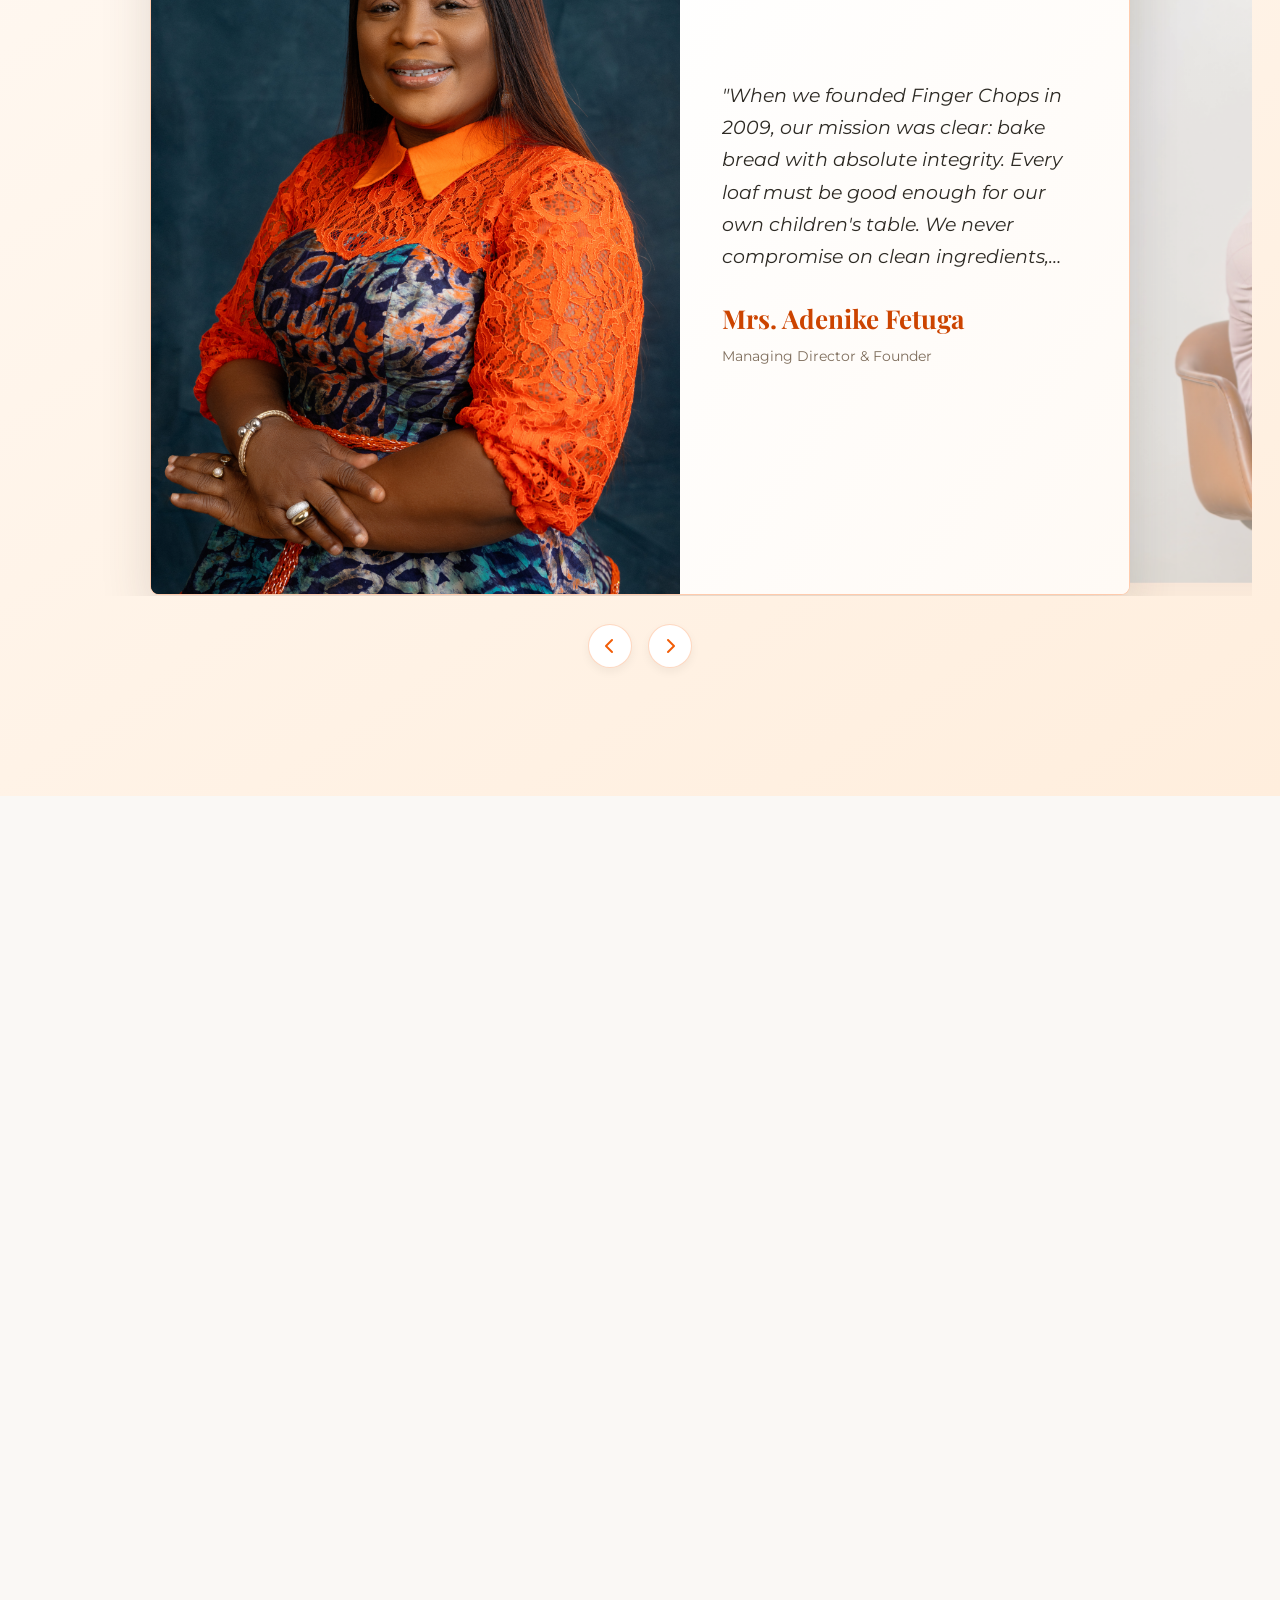
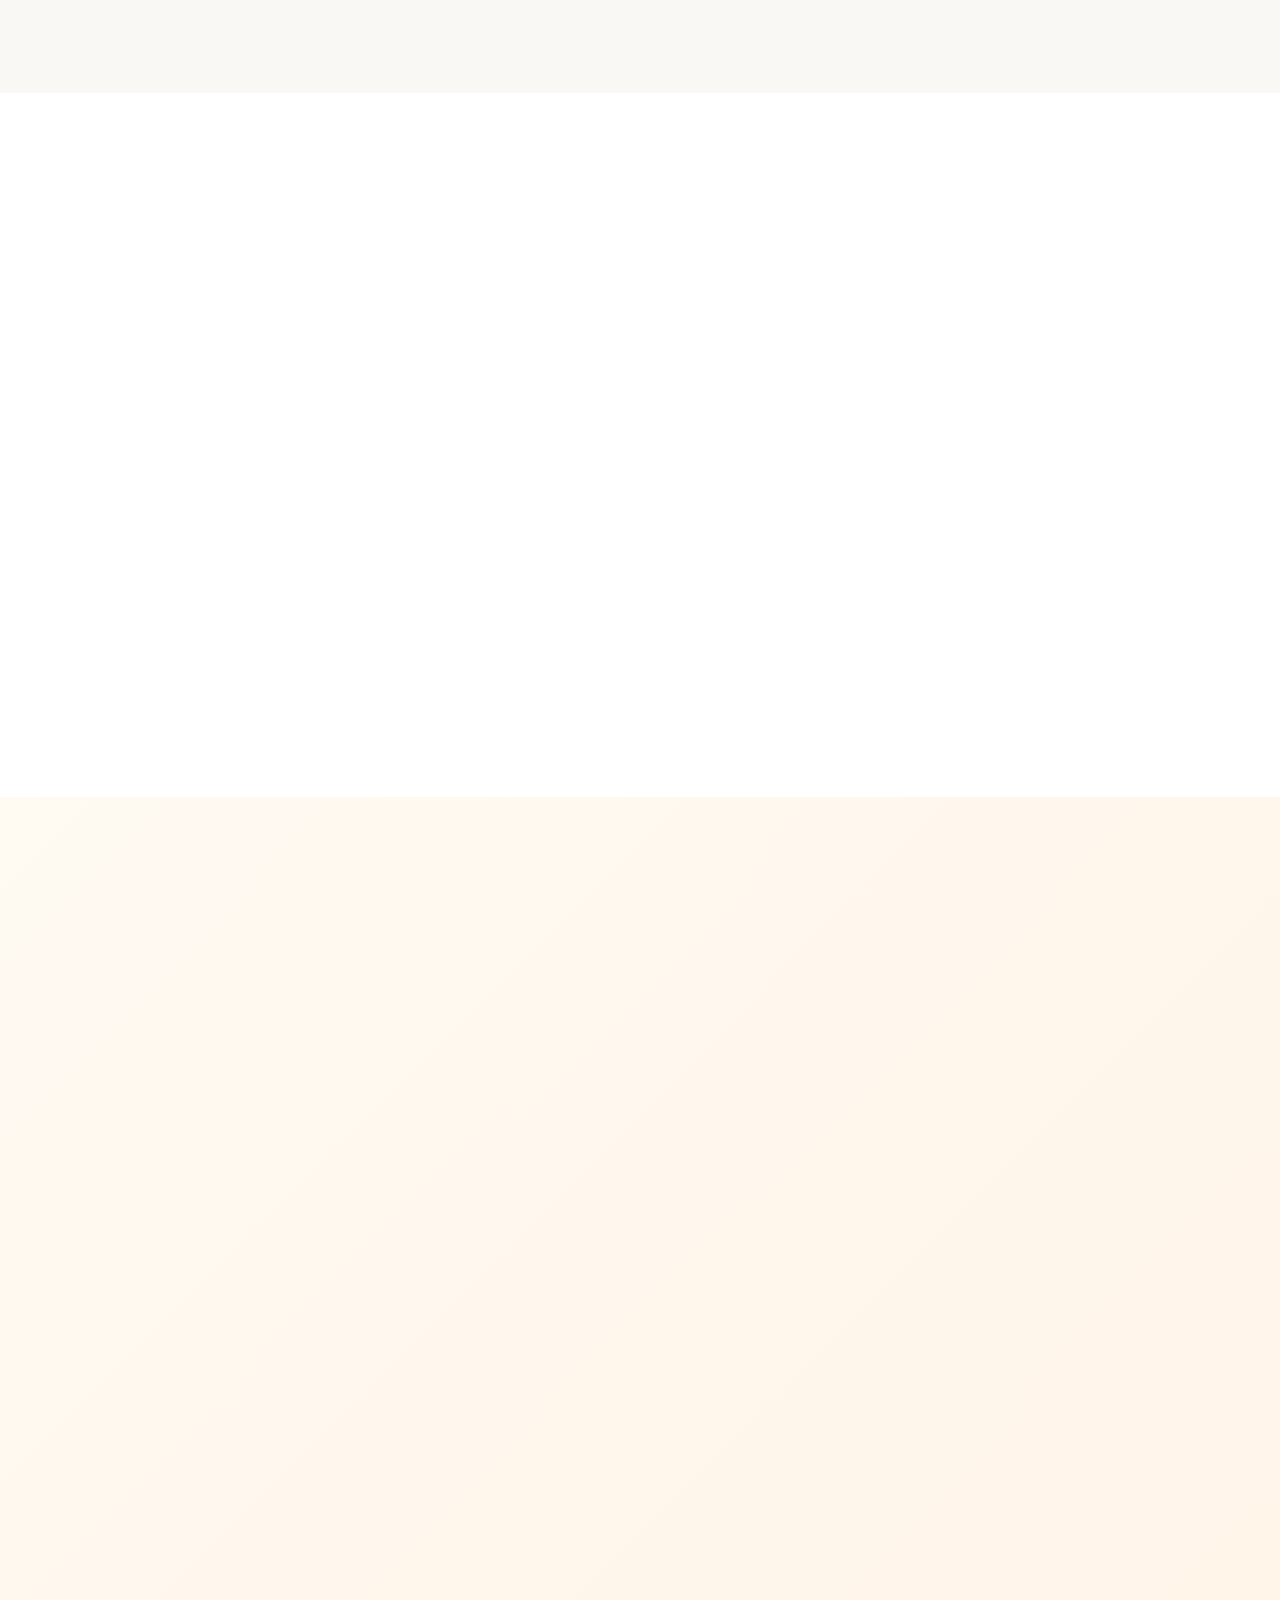
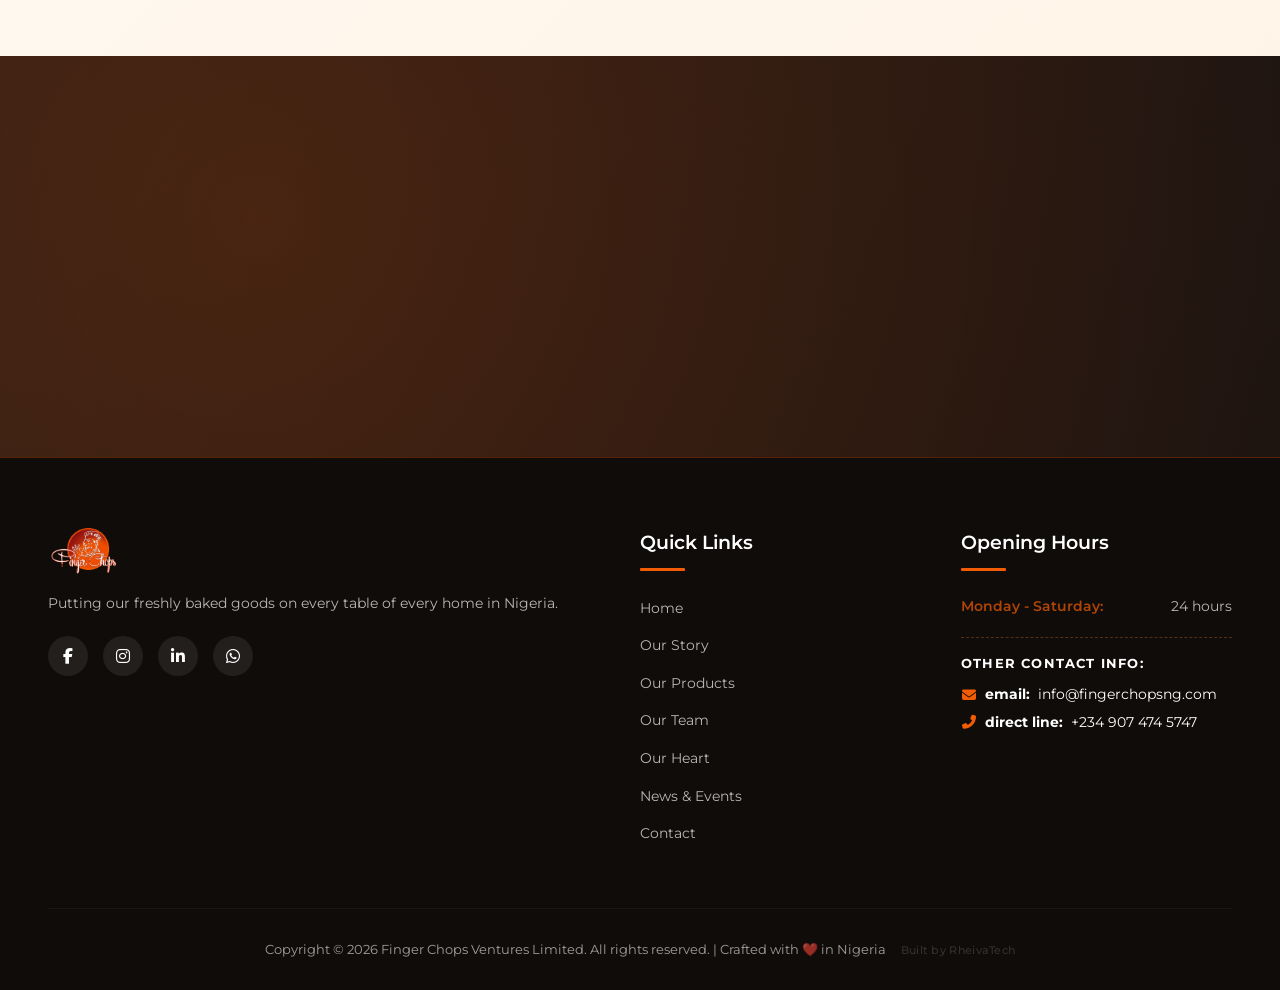
==== commit cc0d8d11: "Update print statement from 'Hello' to 'Goodbye'" ====
--- a/index.html
+++ b/index.html
@@ -707,13 +707,13 @@
                     <div class="outreach-card" data-aos="fade-up" data-aos-delay="200">
                         <div class="outreach-card-image-container">
                             <span class="outreach-badge">Youth Development</span>
-                            <i class="<i class="fa-solid fa-solidLarge fa-newspaper"></i>
+                            <i class="<i class="fa-solid fa-certificate"></i>
                         </div>
                         <div class="outreach-card-body">
-                            <h3>CAC Registered & Certified</h3>
+                            <h3>Registered, Certified & Trusted</h3>
                             <p>We are certified by the Corporate Affairs Commission (CAC). All our products and ingredients are duely certified by NAFDAC and SONS</p>
                             <div class="outreach-footer-note">
-                                <i class="fas fa-circle"></i> 120+ Graduates mentored since 2018
+                                <i class="fas fa-circle"></i> NAFDAC, SONS, AND CAC certified
                             </div>
                         </div>
                     </div>
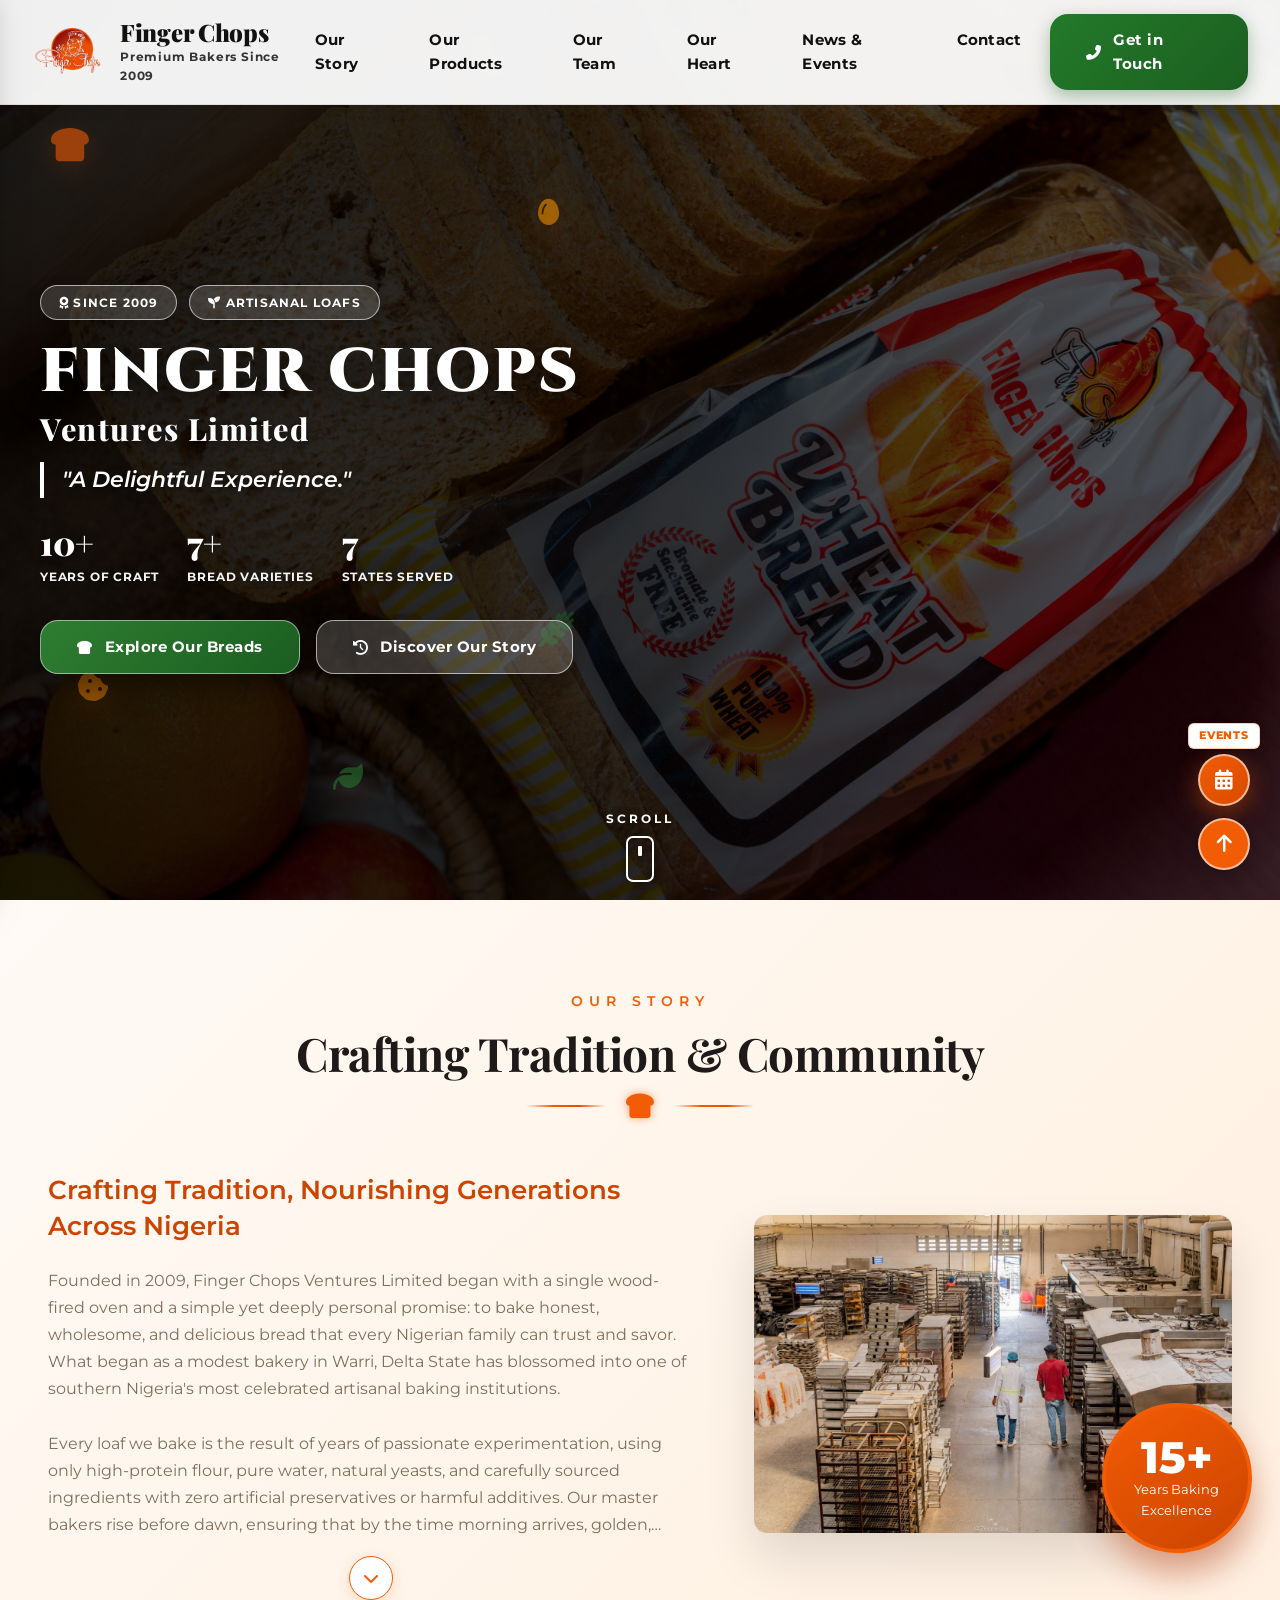
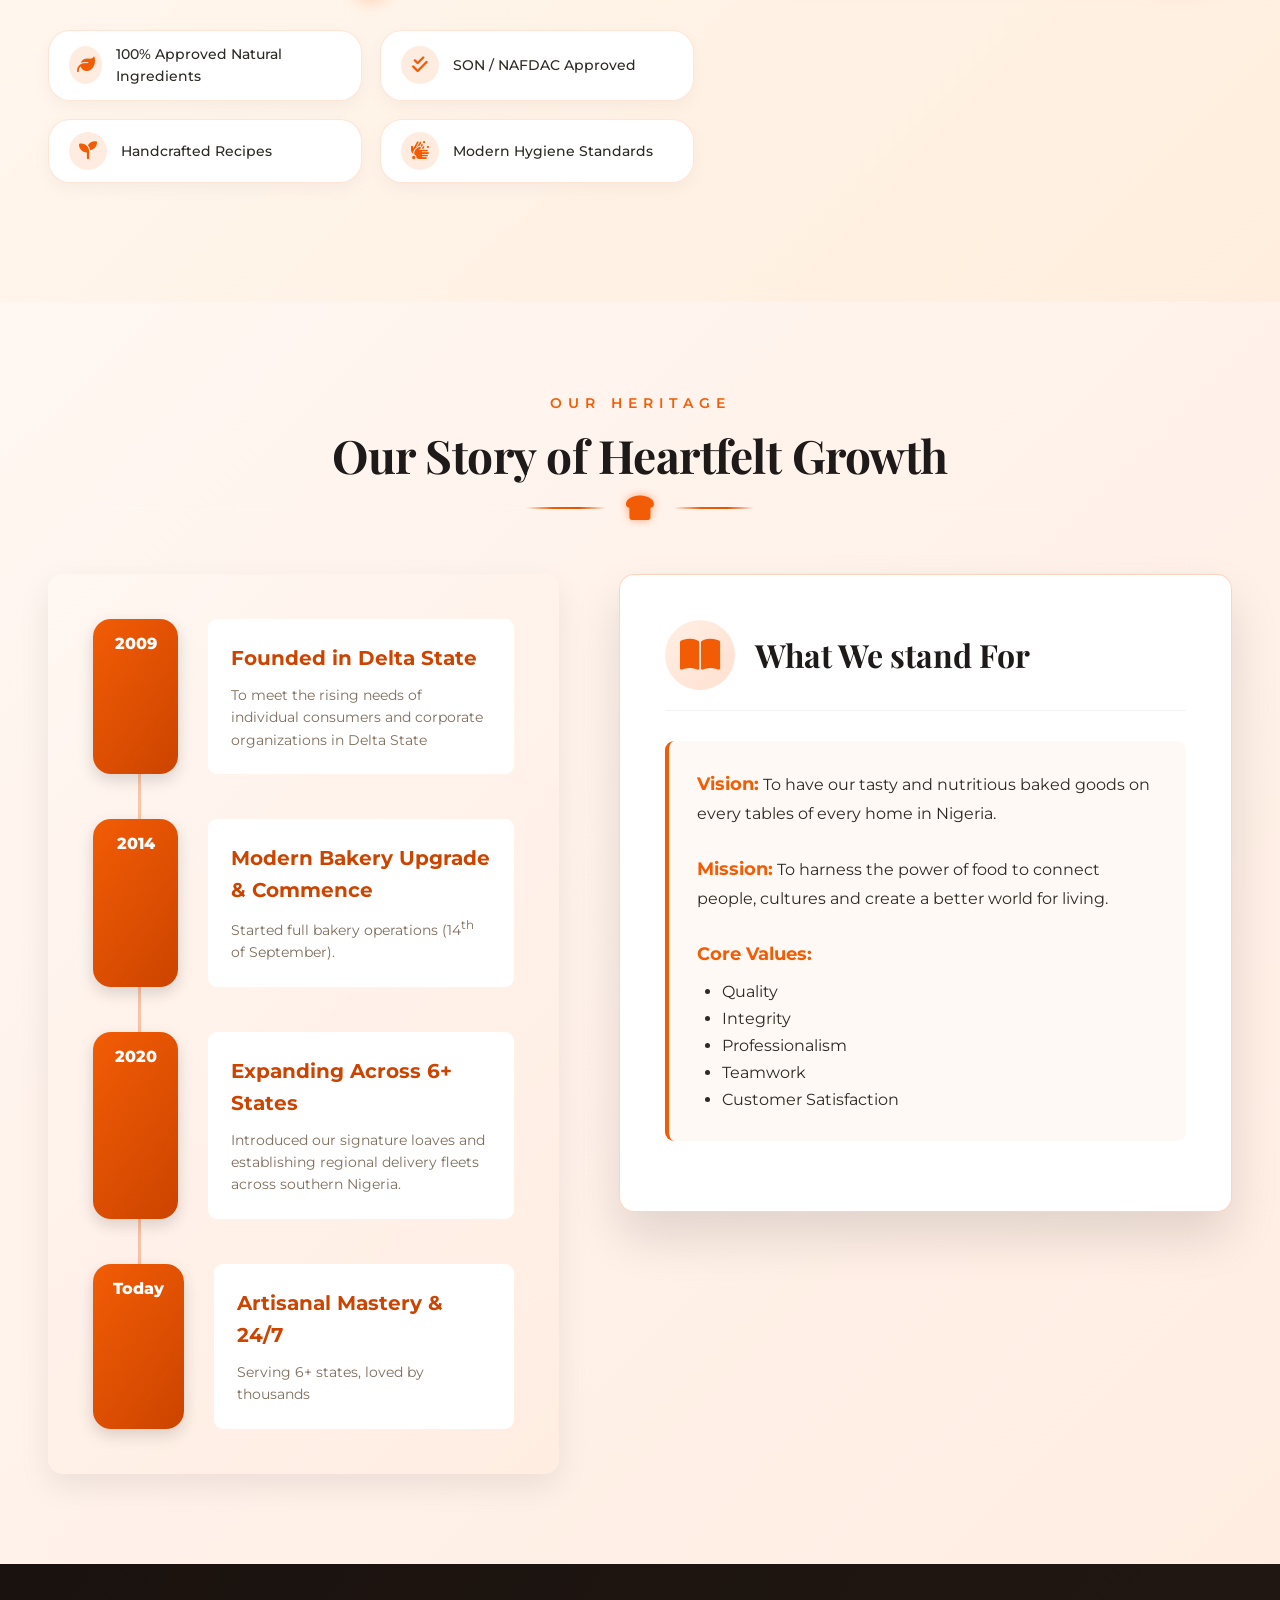
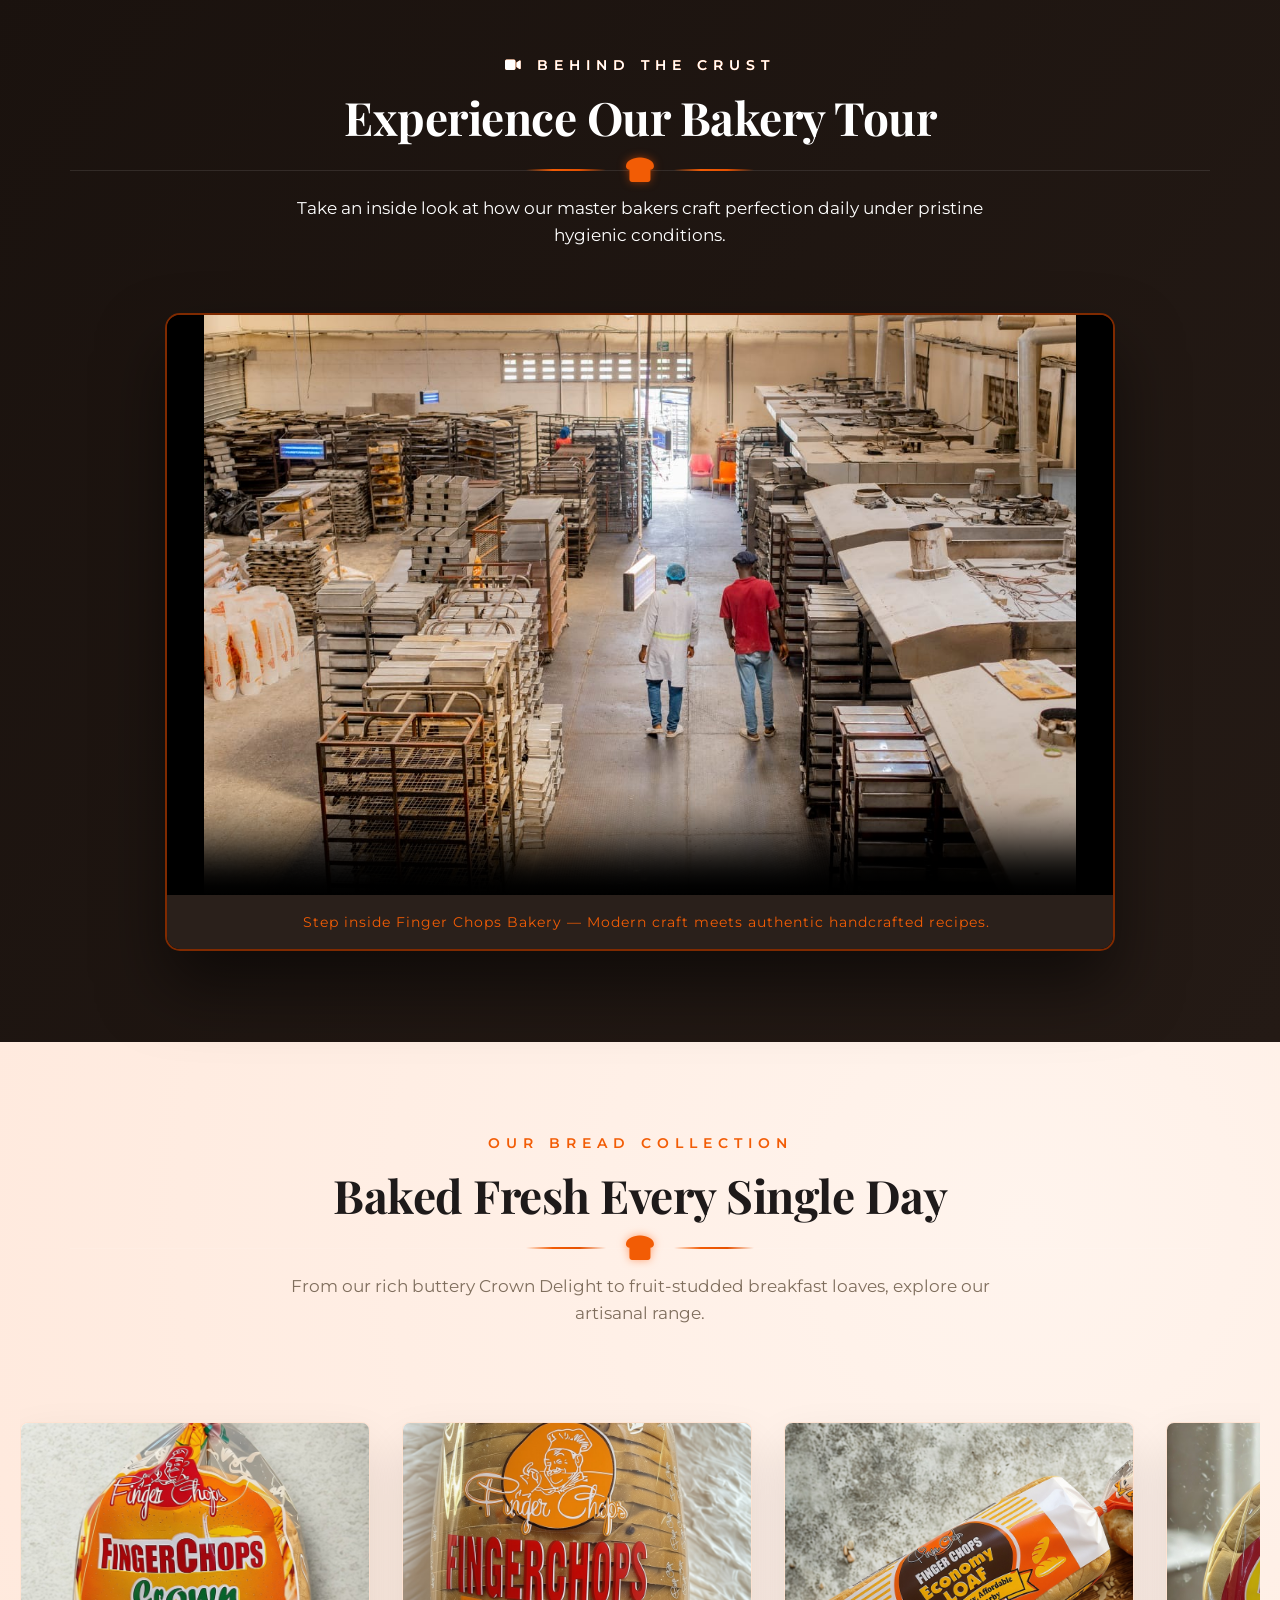
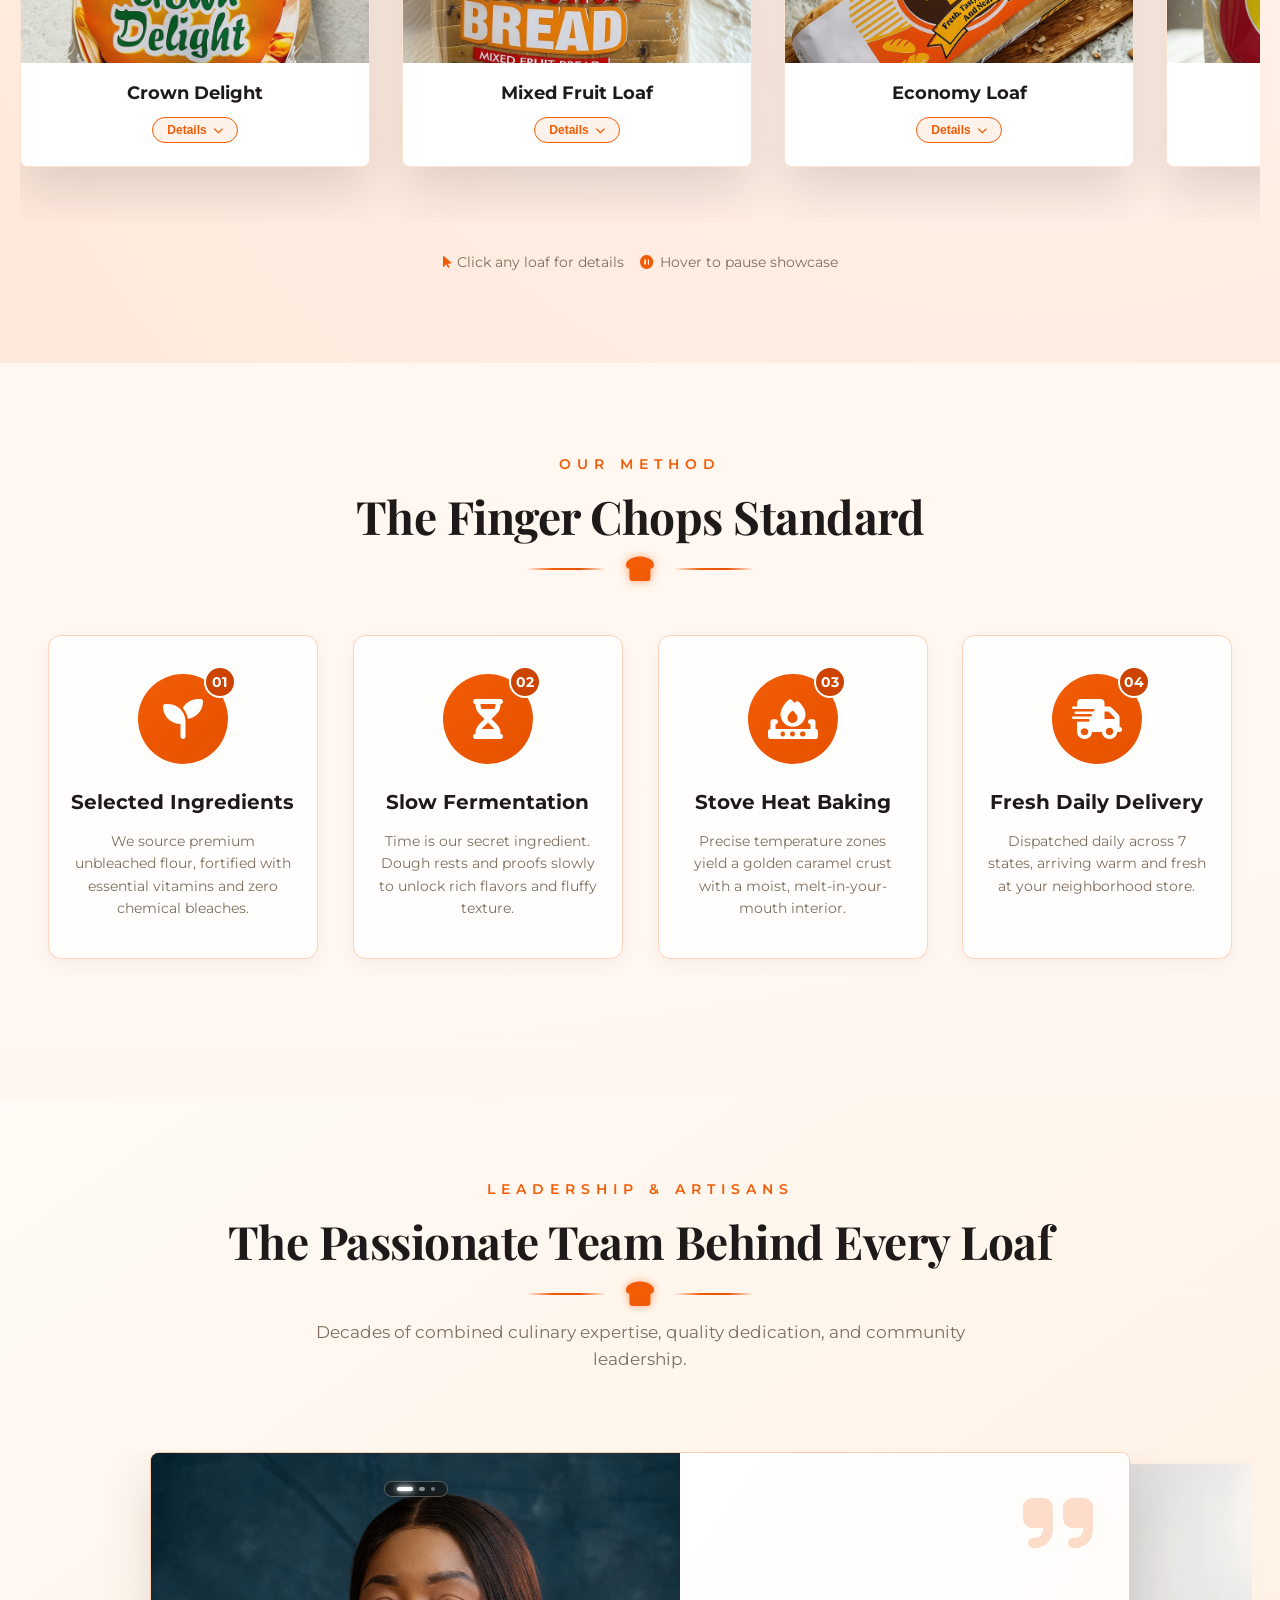
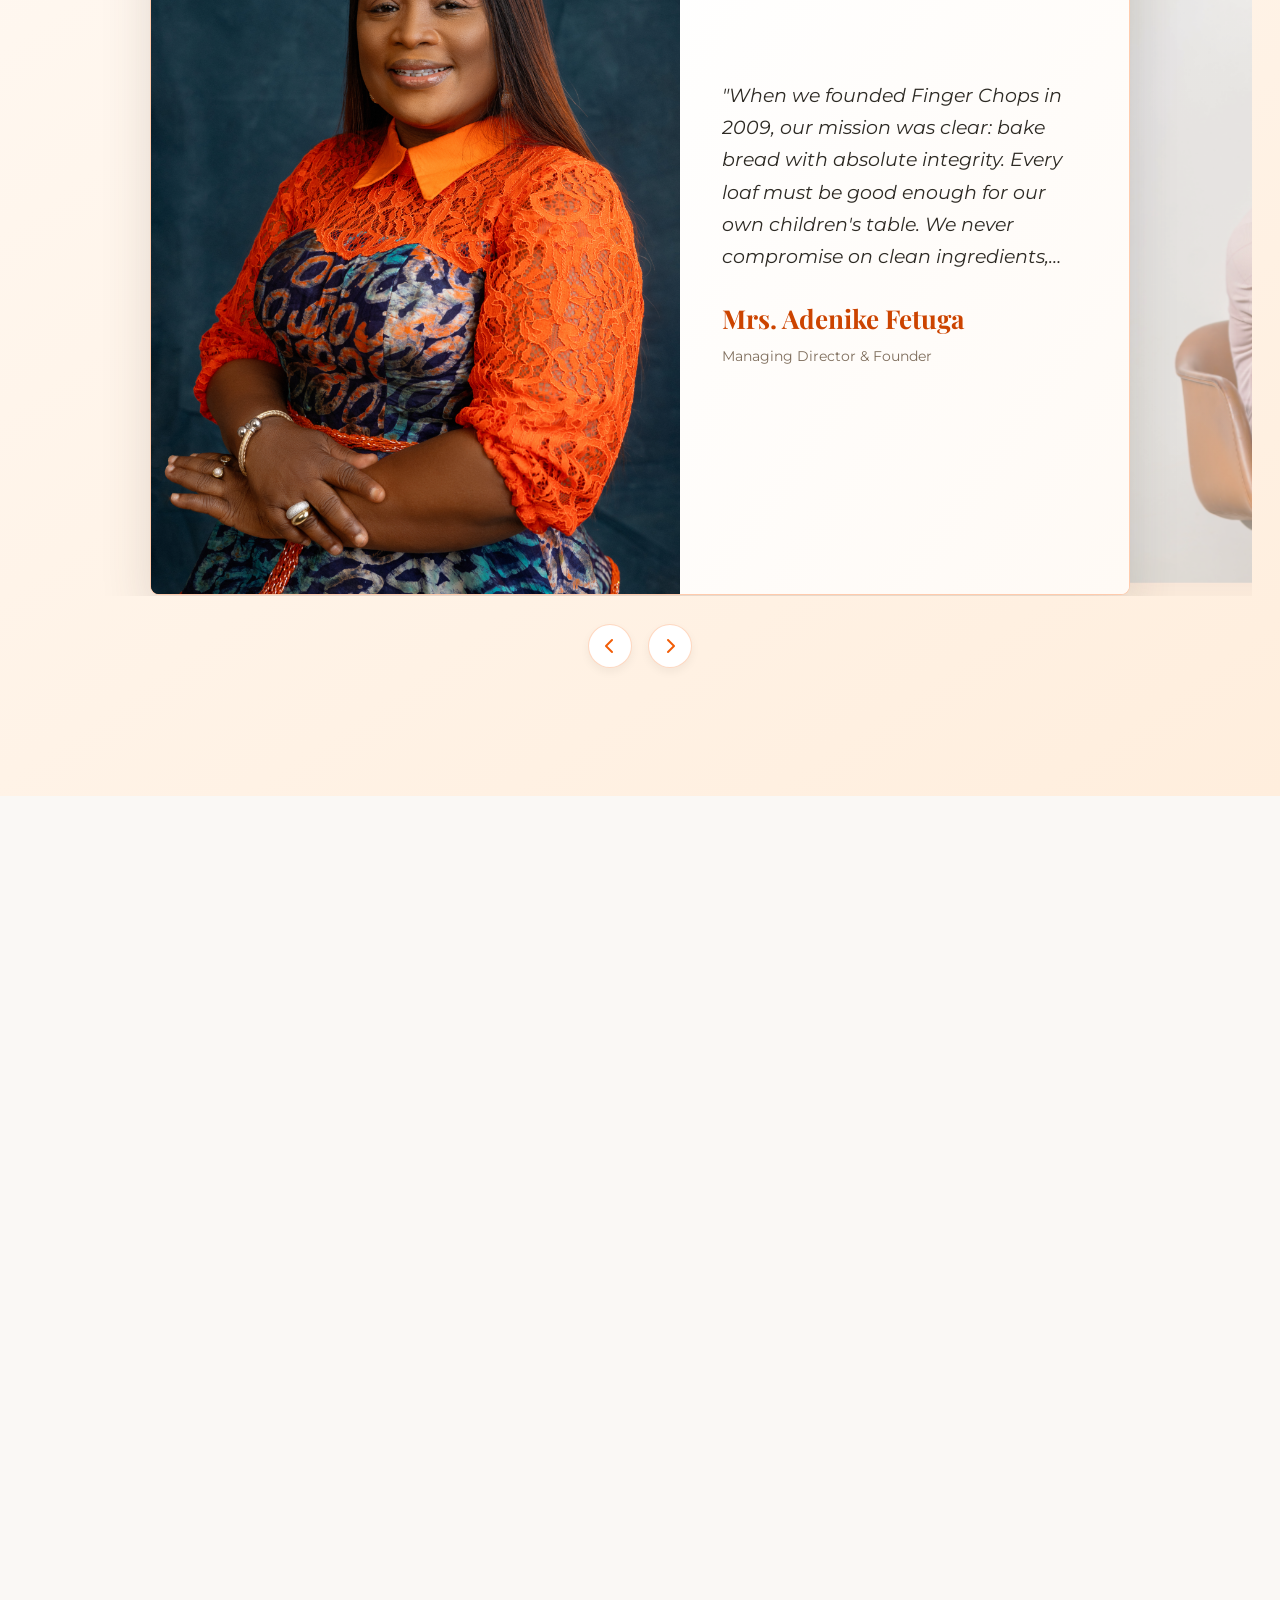
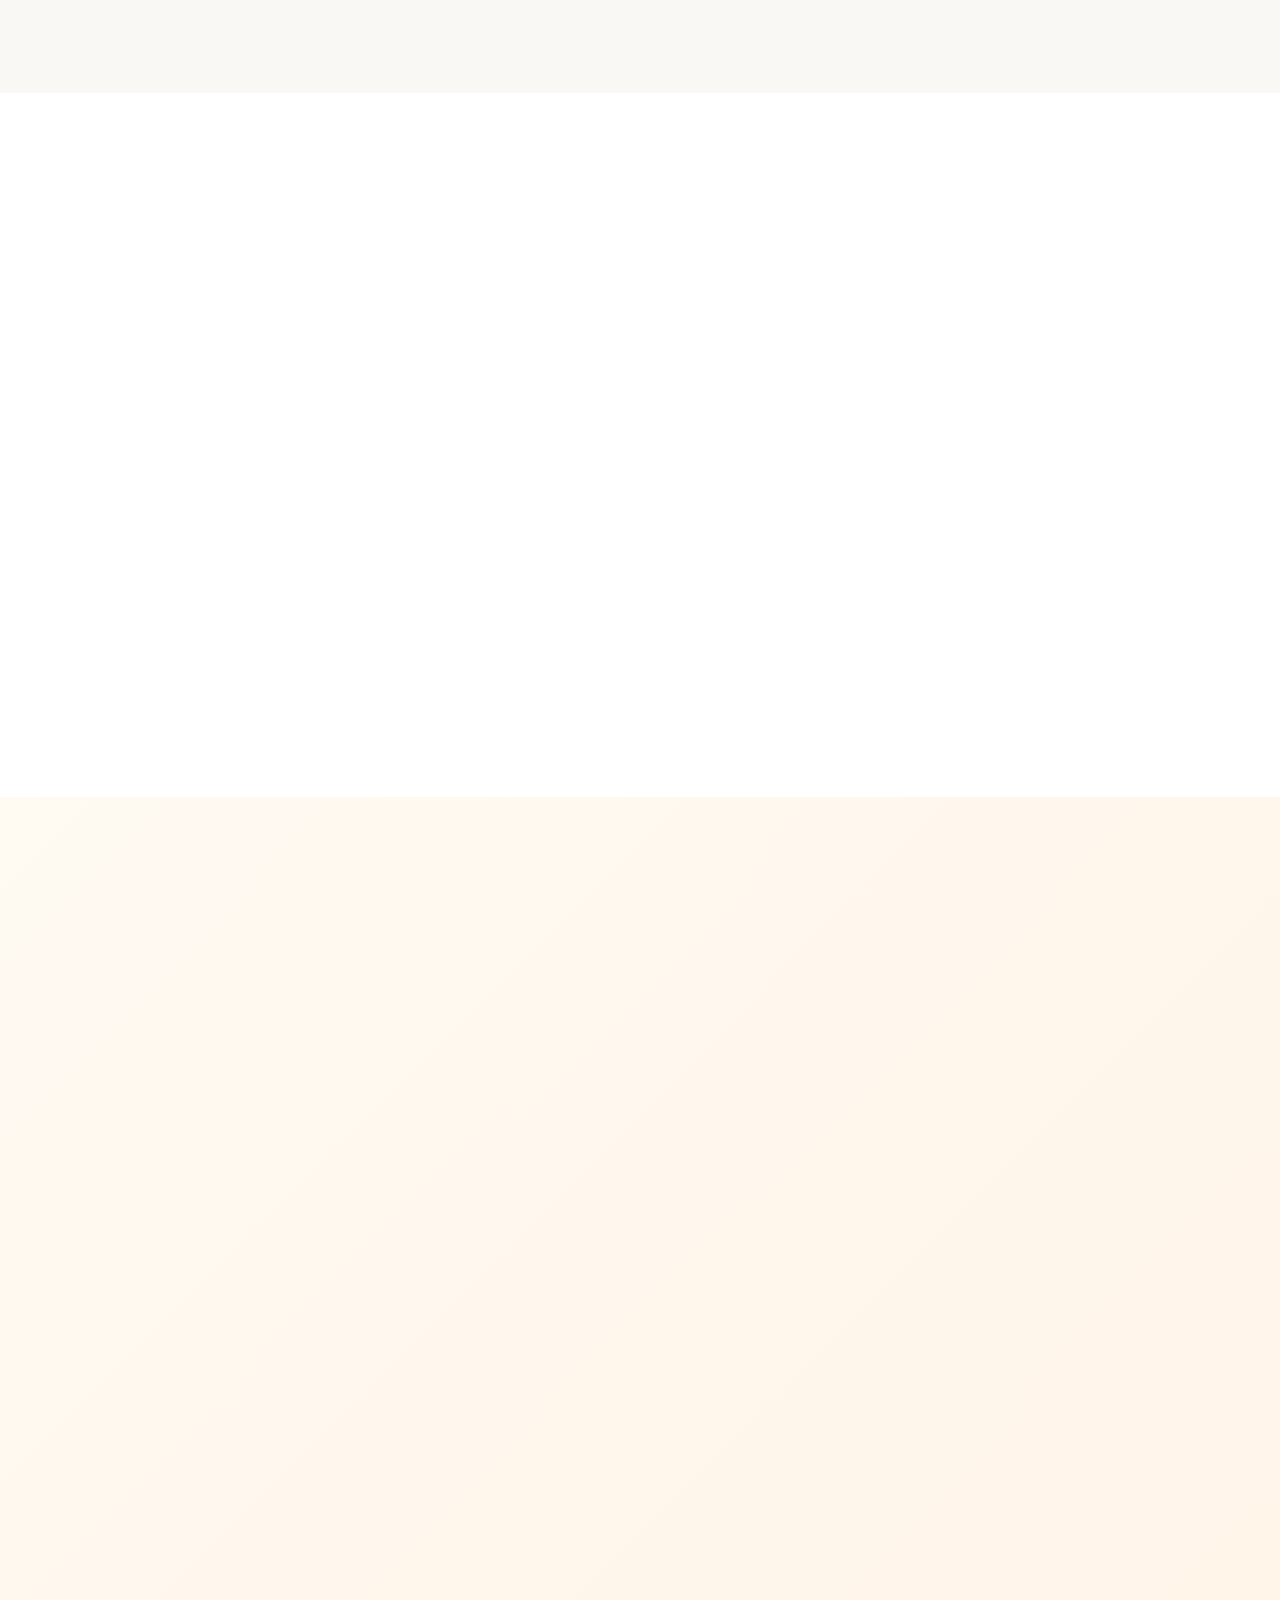
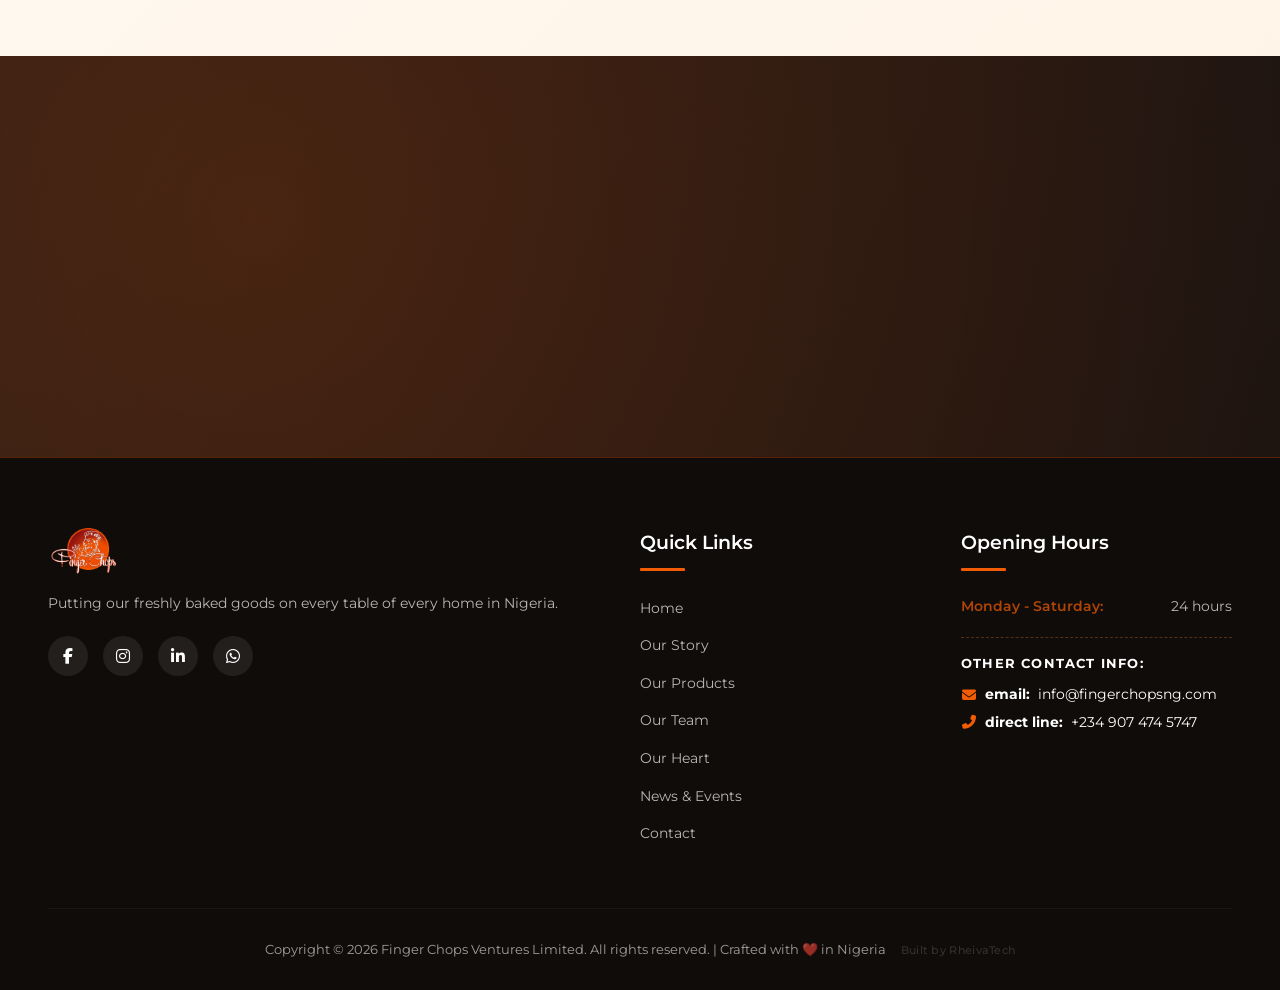
==== commit 8024d324: "Update index.html" ====
--- a/index.html
+++ b/index.html
@@ -445,7 +445,7 @@
                             <img src="experts/small_large.jpeg" alt="Small and Large Family Loaves" loading="lazy" onerror="this.onerror=null; this.src='bread.jpeg';">
                         </div>
                         <div class="bread-item-bottom">
-                            <h3>Family Sized Loaves</h3>
+                            <h3>Small Large Loaves</h3>
                             <button type="button" class="bread-details-btn">
                                 <span>Details</span>
                                 <i class="fas fa-chevron-down"></i>
@@ -706,8 +706,8 @@
 
                     <div class="outreach-card" data-aos="fade-up" data-aos-delay="200">
                         <div class="outreach-card-image-container">
-                            <span class="outreach-badge">Youth Development</span>
-                            <i class="<i class="fa-solid fa-certificate"></i>
+                            <span class="outreach-badge">Verified</span>
+                            <i class="<i class="fas fa-file-invoice"></i>
                         </div>
                         <div class="outreach-card-body">
                             <h3>Registered, Certified & Trusted</h3>
